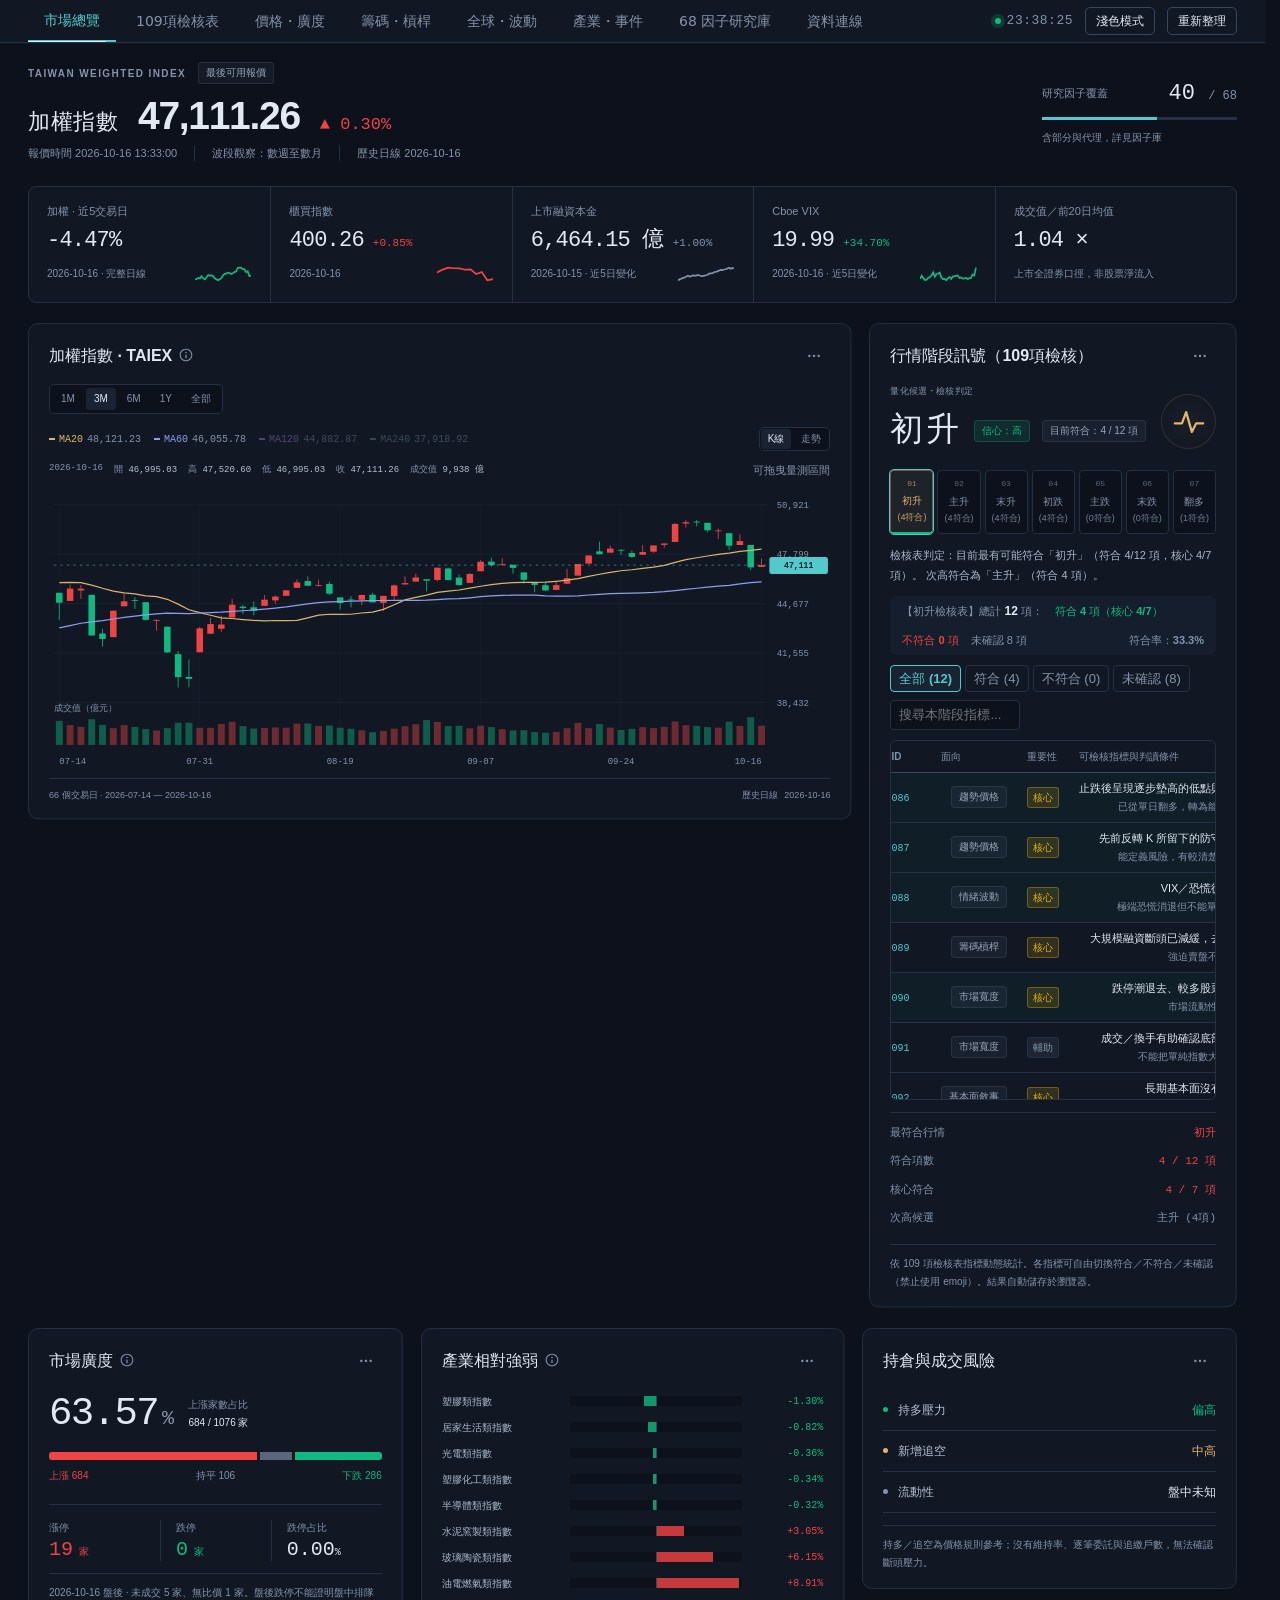
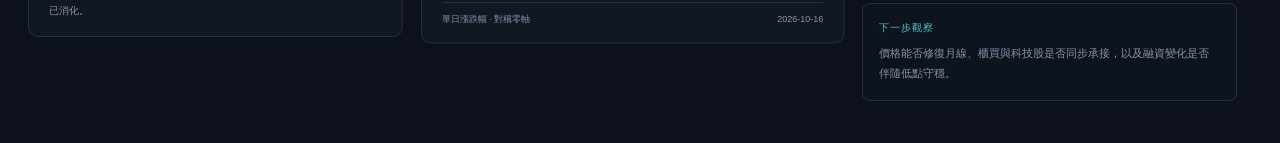
==== index.html @ bda3260a "feat: 升級行情階段判定邏輯為 109 項 Checklist 檢核表，支援跨分頁檢視與即時編輯" ====
<!doctype html>
<html lang="en">
<head>
<meta charset="utf-8">
<meta name="viewport" content="width=device-width, initial-scale=1">
<meta name="color-scheme" content="light dark">
<script>try{var t=localStorage.getItem("tm-theme")||"dark";document.documentElement.setAttribute("data-theme",t);}catch(e){}</script>
<meta name="theme-color" content="#ffffff">
<meta name="data-app-snapshot-sha256" content="c579b439849a2ddaadc728b0327d087fa01366a7b24a612f79ba7664b76f181e">
<meta name="data-app-runtime-sha256" content="9e3ede84b28aded3c7379b6e6a5611f0d95b9977eb0f781e279ceefabfcbd27e">
<meta name="data-app-bootstrap" content="deferred-content-v1">
<meta name="data-app-build-layout" content="separate-data-v1">
<meta name="data-app-local-snapshot" content="snapshot.c579b439849a2ddaadc728b0327d087fa01366a7b24a612f79ba7664b76f181e.json">
<meta name="data-app-local-thread" content="01a140b4-627a-7d12-bb3d-c3fbea4c24e7">
<title>台股市場監測</title>
<link rel="icon" type="image/svg+xml" href="[data-uri]">
<style>:root{color-scheme:light dark;--adaptive-theme:1;--font-sans-default:-apple-system-body,ui-sans-serif,-apple-system,system-ui,"Segoe UI",Helvetica,"Apple Color Emoji",Arial,sans-serif,"Segoe UI Emoji","Segoe UI Symbol";--font-sans:var(--vscode-font-family,var(--font-sans-default));--background:var(--color-token-main-surface-primary,var(--color-background-surface,light-dark(#fff,#181818)));--surface:var(--color-background-elevated-secondary-opaque,light-dark(#fcfcfc,#212121));--surface-raised:var(--color-token-dropdown-background,light-dark(#fff,#282828));--muted:light-dark(#f7f7f7,#282828);--control:var(--color-background-control-opaque,light-dark(#fff,#212121));--control-hover:light-dark(#f2f2f2,#303030);--interaction-hover:var(--muted);--interaction-active:var(--control-hover);--text:var(--color-token-foreground,var(--color-text-foreground,light-dark(#1a1c1f,#fff)));--secondary:var(--color-token-description-foreground,light-dark(#767676,#afafaf));--border:var(--color-token-border,var(--color-border,light-dark(#ededed,#303030)));--border-strong:var(--color-border-heavy,light-dark(#dfdfdf,#414141));--accent:var(--color-text-accent,light-dark(#339cff,#99ceff));--positive:var(--color-text-success,light-dark(#00a240,#40c977));--negative:var(--color-text-error,light-dark(#e02e2a,#ff6764));--chart-1:light-dark(#0285ff,#66b5ff);--chart-2:light-dark(#924ff7,#ad7bf9);--chart-3:light-dark(#04b84c,#40c977);--chart-4:light-dark(#fb6a22,#ff8549);--chart-5:light-dark(#ff66ad,#ff8cc1);--chart-6:light-dark(#ffc300,#ffd240);--chart-7:light-dark(#fa423e,#ff6764);--chart-8:light-dark(#8f8f8f,#afafaf);--chart-neutral-fill:color-mix(in srgb,var(--text) 3%,var(--surface));--ranked-list-fill:color-mix(in srgb,var(--chart-1) 16%,var(--surface));--ranked-list-fill-hover:color-mix(in srgb,var(--chart-1) 24%,var(--surface));--movement-positive:color-mix(in srgb,var(--positive) 75%,var(--text));--movement-negative:color-mix(in srgb,var(--negative) 75%,var(--text));--movement-total:var(--secondary);--card-radius:16px;--data-card-radius:20px;--data-card-background:var(--background);--control-radius:12px;--mark-radius:8;--card-shadow:0 4px 12px rgb(0 0 0/1%);--shadow:0 8px 16px -4px rgb(0 0 0/12%)}:root:not([data-app-theme]),:root:is([data-app-theme="original"],[data-app-theme="codex-classic"]){--dashboard-background:light-dark(color-mix(in srgb,var(--background) 98.6%,var(--text)),var(--background))}:root{color-scheme:dark;--adaptive-theme:0;--background:#0c111b;--dashboard-background:#0c111b;--surface:#111824;--surface-raised:#192331;--muted:#172130;--control:#151e2c;--control-hover:#1e2c3e;--text:#e2e9f3;--secondary:#8493aa;--border:#253044;--border-strong:#37475e;--accent:#53c9cb;--positive:#35c7a0;--negative:#f16b7a;--chart-1:#53c9cb;--chart-2:#a58be8;--chart-3:#35c7a0;--chart-4:#e8b668;--chart-5:#f16b7a;--chart-6:#8aadeb;--data-card-radius:10px;--card-radius:10px;--control-radius:6px;--data-card-background:#111824;--data-app-chrome-background:#101722;--data-app-chrome-text:#e2e9f3;--card-shadow:none}
.dashboard-topbar-copy,.dashboard-topbar-actions,.dashboard-topbar-edit-controls{align-items:center;gap:10px;min-width:0;display:flex}.dashboard-topbar-copy{flex:auto}.dashboard-topbar-actions,.dashboard-topbar-edit-controls{flex:none}.dashboard-topbar-mode-controls{flex:none;align-items:center;gap:10px;display:flex}.dashboard-topbar-mode-controls [data-mode-action]{box-sizing:border-box;white-space:nowrap;transform-origin:100%}@media (width<=599px){.dashboard-topbar-mode-controls{grid-area:2/1/3/-1;justify-self:end}}.data-executive-summary{border-radius:var(--data-card-radius,var(--card-radius));background:0 0;border:0;min-width:0;overflow:visible}.data-executive-summary-heading{margin:0}.data-executive-summary-trigger{border-radius:var(--data-card-radius,var(--card-radius));width:100%;color:var(--text);cursor:pointer;font:inherit;text-align:left;background:0 0;border:0;justify-content:space-between;align-items:center;gap:16px;padding:12px 14px;display:flex}.data-executive-summary-trigger:hover{background:var(--interaction-hover,var(--control-hover))}.data-executive-summary-trigger:focus-visible{outline:2px solid var(--accent);outline-offset:-2px}.data-executive-summary-title-group{flex-wrap:wrap;flex:1;align-items:baseline;gap:10px;min-width:0;display:flex}.data-executive-summary-title{white-space:nowrap;flex:none;font-size:16px;font-weight:500;line-height:20px}.data-executive-summary-preview{min-width:0;color:color-mix(in srgb, var(--secondary) 68%, transparent);text-overflow:ellipsis;white-space:nowrap;flex:240px;font-size:14px;font-weight:400;line-height:20px;overflow:hidden}.data-executive-summary-toggle-icon{width:18px;height:18px;color:var(--secondary);flex:none;position:relative}.data-executive-summary-toggle-icon:before,.data-executive-summary-toggle-icon:after{content:"";background:currentColor;border-radius:999px;width:14px;height:1.5px;position:absolute;top:50%;left:50%;transform:translate(-50%,-50%)}.data-executive-summary-toggle-icon:after{transform:translate(-50%,-50%)rotate(90deg)}.data-executive-summary-trigger[aria-expanded=true] .data-executive-summary-toggle-icon:after{opacity:0}.data-executive-summary[data-open] .data-executive-summary-title{color:var(--secondary)}.data-executive-summary-panel{padding:0 0 18px}.data-executive-summary--inset{background:color-mix(in srgb, var(--text) 2%, transparent);overflow:hidden}.data-executive-summary--inset .data-executive-summary-trigger:hover{background:color-mix(in srgb, var(--text) 2%, transparent)}.data-executive-summary--inset .data-executive-summary-panel{padding:0 14px 18px}.data-executive-summary-content{grid-template-columns:minmax(0,1fr);gap:16px;width:100%;min-width:0;max-width:780px;padding-top:8px;display:grid}.data-executive-summary-content>:where(p,ul,ol){margin:0}.data-executive-summary-content .rich-narrative{min-width:0;margin:0}.data-executive-summary-content :is(.rich-narrative-content,.report-rich-editable)>p{margin:0}.data-executive-summary-content p{color:var(--text);font-size:16px;line-height:1.55}.data-executive-summary-content :is(strong,b,.markdown-bold){font-weight:600}.data-segmented-control{border:1px solid var(--border);border-radius:var(--control-radius);background:var(--control);align-items:stretch;min-width:0;max-width:100%;display:inline-flex;overflow:visible}.data-segmented-control[data-full-width]{width:100%;display:flex}.data-segmented-control-label{text-overflow:ellipsis;white-space:nowrap;min-width:0;overflow:hidden}.data-segmented-control[data-disabled]{opacity:var(--control-disabled-opacity,.58)}.data-segmented-control button{border:0;border-left:1px solid var(--border);min-width:0;min-height:30px;color:var(--secondary);cursor:pointer;font:inherit;white-space:nowrap;background:0 0;flex:0 auto;justify-content:center;align-items:center;padding:0 12px;font-size:14px;font-weight:400;line-height:20px;display:inline-flex;position:relative}.data-segmented-control button:first-child{border-radius:var(--control-radius) 0 0 var(--control-radius)}.data-segmented-control button:last-child{border-radius:0 var(--control-radius) var(--control-radius) 0}.data-segmented-control button:only-child{border-radius:var(--control-radius)}.data-segmented-control-tooltip{z-index:var(--layer-tooltip);position:absolute;bottom:calc(100% + 7px);left:50%;transform:translate(-50%,2px)}.data-segmented-control-button:hover .data-segmented-control-tooltip,.data-segmented-control-button:focus-visible .data-segmented-control-tooltip{opacity:1;transform:translate(-50%)}.data-segmented-control[data-size=default] button{min-height:calc(var(--data-control-height,32px) - 2px)}.data-segmented-control[data-full-width] button{flex:1 1 0}.data-segmented-control button:first-child{border-left:0}.data-segmented-control button:hover:not(:disabled){background:var(--interaction-hover,var(--control-hover));color:var(--text)}.data-segmented-control button:focus-visible{z-index:1;outline:2px solid var(--accent);outline-offset:-2px;position:relative}.data-segmented-control button[aria-pressed=true]{background:color-mix(in srgb, var(--text) 5%, transparent);color:var(--text)}.data-segmented-control button:disabled{cursor:default}@media (prefers-reduced-motion:reduce){.data-segmented-control button{transition:none}}.data-slider{--data-slider-control-height:var(--data-control-height,32px);--data-slider-control-padding:var(--space-3,12px);--data-slider-inline-gap:24px;--data-slider-inline-label-width:200px;align-content:start;gap:var(--field-label-gap,6px);min-width:0;color:var(--text);display:grid;container:data-slider/inline-size}.data-slider[data-layout=inline]{grid-template-columns:minmax(112px, var(--data-slider-inline-label-width)) minmax(0, 1fr);align-items:center;column-gap:var(--data-slider-inline-gap);row-gap:var(--field-label-gap,6px)}.data-slider[data-layout=inline]>.data-slider-label--outside{grid-area:1/1}.data-slider[data-layout=inline]>.data-slider-control{grid-area:1/2}.data-slider[data-layout=inline][data-label-placement=hidden]>.data-slider-control{grid-column:1/-1}.data-slider[data-disabled]{opacity:var(--control-disabled-opacity,.58)}.data-slider-label{min-width:0;color:var(--secondary);font-size:14px;font-weight:400;line-height:20px}.data-slider-label--outside{width:fit-content}.data-slider-label--inline{box-sizing:border-box;width:100%;min-height:var(--data-slider-control-height);pointer-events:none;text-overflow:ellipsis;white-space:nowrap;align-items:center;padding-inline:16px;display:flex;overflow:hidden}.data-slider[data-label-placement=inline]{gap:0}.data-slider[data-label-placement=inline] .data-slider-label--inline{z-index:5;inset-block:0;left:var(--data-slider-control-padding);width:auto;max-width:calc(100% - 96px);min-height:0;padding:0;position:absolute}.data-slider--range[data-center-inline-label] .data-slider-label--inline{left:var(--data-slider-midpoint);width:max-content;max-width:max(0px, calc(var(--data-slider-span) - 32px));text-align:center;justify-content:center;transform:translate(-50%)}.data-slider-label--hidden,.data-slider-visually-hidden{clip:rect(0 0 0 0);clip-path:inset(50%);white-space:nowrap;border:0;width:1px;height:1px;margin:-1px;padding:0;position:absolute;overflow:hidden}.data-slider-control{height:var(--data-slider-control-height);border:1px solid var(--border);border-radius:var(--control-radius);background:var(--surface);touch-action:none;min-width:0;transition:border-color .12s,box-shadow .12s;position:relative;overflow:visible}.data-slider-control:has(.data-slider-input:focus-visible){border-color:var(--control-focus-border,var(--border-strong));box-shadow:var(--control-focus-ring,0 0 0 1px var(--border-strong))}.data-slider-track{z-index:1;border-radius:inherit;pointer-events:none;position:absolute;inset:-1px;overflow:visible}.data-slider-selection{inset:0 calc(100% - var(--data-slider-end-position)) 0 var(--data-slider-start-position);border-radius:inherit;background:var(--muted);min-width:0;box-shadow:inset 0 0 0 1px color-mix(in srgb, var(--text) 9%, transparent), 0 1px 1px color-mix(in srgb, var(--text) 3%, transparent);transition:box-shadow .12s;position:absolute}.data-slider:not([data-disabled]) .data-slider-control:hover .data-slider-selection{box-shadow:inset 0 0 0 1px color-mix(in srgb, var(--text) 14%, transparent), 0 1px 1px color-mix(in srgb, var(--text) 3%, transparent)}.data-slider--single .data-slider-selection{min-width:min(16px,100%)}.data-slider-bound,.data-slider-value{z-index:5;color:var(--secondary);font-variant-numeric:tabular-nums;pointer-events:none;white-space:nowrap;font-size:12px;line-height:16px;position:absolute;top:50%;transform:translateY(-50%)}.data-slider-bound{transition:opacity .12s}.data-slider-bound--minimum{left:8px}.data-slider-bound--maximum{right:8px}.data-slider-bound[data-hidden]{opacity:0}.data-slider-value[data-placement=inside]{color:var(--text)}.data-slider-value--end{right:var(--data-slider-control-padding);color:var(--text);font-size:14px;line-height:20px;left:auto}.data-slider--range .data-slider-value{color:var(--text);font-size:14px;line-height:20px}.data-slider-handle{z-index:4;background:var(--secondary);opacity:.55;pointer-events:none;border-radius:999px;width:2px;height:18px;transition:opacity .12s;position:absolute;top:50%;transform:translate(-1px,-50%)}.data-slider-handle--lower{left:clamp(8px, calc(var(--data-slider-start) + 8px), calc(100% - 8px))}.data-slider-handle--upper{left:clamp(8px, calc(var(--data-slider-end) - 8px), calc(100% - 8px))}.data-slider--range[data-collapsed] .data-slider-handle{left:clamp(8px, var(--data-slider-start), calc(100% - 8px))}.data-slider:not([data-disabled]) .data-slider-control:hover .data-slider-handle{opacity:.8}.data-slider--single .data-slider-control:has(.data-slider-input:active) .data-slider-handle--upper,.data-slider--single .data-slider-control:has(.data-slider-input:focus-visible) .data-slider-handle--upper,.data-slider--range[data-active-thumb=lower] .data-slider-control:has(.data-slider-input--lower:active,.data-slider-input--lower:focus-visible) .data-slider-handle--lower,.data-slider--range[data-active-thumb=upper] .data-slider-control:has(.data-slider-input--upper:active,.data-slider-input--upper:focus-visible) .data-slider-handle--upper{opacity:1}.data-slider-input{appearance:none;cursor:ew-resize;opacity:0;touch-action:none;background:0 0;border:0;outline:0;width:100%;height:100%;margin:0;position:absolute;inset:0}.data-slider-input:disabled{cursor:default}.data-slider-input--single{z-index:6}.data-slider--range .data-slider-input{z-index:6;pointer-events:none}.data-slider--range[data-active-thumb=lower] .data-slider-input--lower,.data-slider--range[data-active-thumb=upper] .data-slider-input--upper{z-index:7}.data-slider-input::-webkit-slider-runnable-track{height:var(--data-slider-control-height);background:0 0}.data-slider-input::-webkit-slider-thumb{width:20px;height:var(--data-slider-control-height);appearance:none;cursor:ew-resize;background:0 0;border:0;margin-top:0}.data-slider--range .data-slider-input::-webkit-slider-thumb{pointer-events:auto}.data-slider-input::-moz-range-track{height:var(--data-slider-control-height);background:0 0}.data-slider-input::-moz-range-thumb{width:20px;height:var(--data-slider-control-height);cursor:ew-resize;background:0 0;border:0}.data-slider--range .data-slider-input::-moz-range-thumb{pointer-events:auto}@media (pointer:coarse){.data-slider-input::-webkit-slider-thumb{width:44px}.data-slider-input::-moz-range-thumb{width:44px}}@container data-slider (width<=520px){.data-slider[data-layout=inline]>.data-slider-label--outside,.data-slider[data-layout=inline]>.data-slider-control{grid-column:1/-1}.data-slider[data-layout=inline]>.data-slider-label--outside{grid-row:1}.data-slider[data-layout=inline]>.data-slider-control{grid-row:2}}@media (prefers-reduced-motion:reduce){.data-slider-control,.data-slider-bound,.data-slider-handle{transition:none}}.data-switch{min-height:32px;color:var(--text);cursor:pointer;font:inherit;text-align:left;background:0 0;border:0;justify-content:space-between;align-items:center;gap:12px;padding:0;font-size:14px;font-weight:400;display:inline-flex}.data-switch[data-full-width]{width:100%}.data-switch-track{background:var(--border-strong);border-radius:999px;flex:none;width:34px;height:20px;transition:background .16s;position:relative}.data-switch-track:after{background:var(--surface-raised);content:"";border-radius:50%;width:16px;height:16px;transition:transform .16s;position:absolute;top:2px;left:2px}.data-switch[aria-checked=true] .data-switch-track{background:var(--accent)}.data-switch[aria-checked=true] .data-switch-track:after{transform:translate(14px)}.data-switch:focus-visible{outline:2px solid var(--accent);outline-offset:2px}.data-switch:disabled{cursor:default;opacity:var(--control-disabled-opacity,.58)}@media (prefers-reduced-motion:reduce){.data-switch-track,.data-switch-track:after{transition:none}}.data-switch[data-size=compact]{color:var(--secondary);font:inherit;border-radius:var(--control-radius);cursor:pointer;white-space:nowrap;background:0 0;border:0;align-items:center;gap:8px;padding:6px 8px;font-size:14px;display:inline-flex}.data-switch[data-size=compact]:hover{background:var(--interaction-hover);color:var(--text)}.data-switch[data-size=compact] .data-switch-track{background:var(--border-strong);border-radius:10px;width:28px;height:16px;transition:background .12s;position:relative}.data-switch[data-size=compact] .data-switch-track:after{content:"";background:var(--surface);border-radius:50%;width:12px;height:12px;transition:transform .12s;position:absolute;top:2px;left:2px}.data-switch[data-size=compact][aria-checked=true] .data-switch-track{background:var(--text)}.data-switch[data-size=compact][aria-checked=true] .data-switch-track:after{transform:translate(12px)}.form-checkbox{align-items:center;gap:var(--space-2);cursor:pointer;display:inline-flex}.form-checkbox-control{flex:0 0 var(--space-5);width:var(--space-5);height:var(--space-5);display:inline-flex;position:relative}.form-checkbox-control input{appearance:none;z-index:1;border-radius:var(--radius-xs);width:100%;height:100%;cursor:inherit;background:0 0;border:0;margin:0;position:absolute;inset:0}.form-checkbox-control>:not(input){pointer-events:none;position:absolute;inset:0}.form-checkbox-control [data-dashboard-icon=checkboxUnchecked]{color:var(--border-strong)}.form-checkbox-control [data-dashboard-icon=checkboxChecked]{color:var(--text);opacity:0}.form-checkbox-control input:checked~[data-dashboard-icon=checkboxUnchecked]{opacity:0}.form-checkbox-control input:checked~[data-dashboard-icon=checkboxChecked]{opacity:1}.form-checkbox-control input:focus-visible{outline:2px solid var(--accent);outline-offset:3px}.form-checkbox:has(input:disabled){opacity:.5;cursor:not-allowed}.section-navigator{z-index:20;padding:6px;position:fixed;top:50%;left:12px;transform:translateY(-50%)}.section-navigator:not([data-placement=inline])[data-fits-gutter=false]{visibility:hidden;pointer-events:none}.section-navigator-trigger{border-radius:var(--radius-md);color:var(--secondary);font:inherit;cursor:pointer;background:0 0;border:0;align-items:center;margin:0;padding:8px 6px;display:flex}.section-navigator-trigger:focus-visible{outline:2px solid var(--accent);outline-offset:2px}.section-navigator-rail{flex-direction:column;align-items:flex-start;width:28px;display:flex}.section-navigator-rail>span{align-items:center;height:12px;display:flex}.section-navigator-rail i{background:var(--secondary);opacity:.5;border-radius:999px;width:9px;height:3px;display:block}.section-navigator-rail i[data-active]{background:var(--text);opacity:1;width:14px}.section-navigator-label{display:none}.section-navigator-menu{opacity:0;visibility:hidden;pointer-events:none;gap:2px;width:max-content;max-width:calc(100vw - 24px);max-height:min(440px,80vh);transition:opacity .1s,transform .1s,visibility .1s;position:absolute;top:50%;left:0;overflow-y:auto;transform:translate(-4px,-50%)}.section-navigator[data-open] .section-navigator-menu{opacity:1;visibility:visible;pointer-events:auto;transform:translateY(-50%)}.section-navigator-menu .menu-item{min-height:28px;padding-block:4px;font-size:12px;font-weight:500}.section-navigator-menu .menu-item-label{text-overflow:ellipsis;white-space:nowrap;overflow:hidden}.section-navigator-menu .menu-item[aria-current]{background:var(--control);color:var(--text)}.section-navigator-menu .menu-item:not([aria-current]){color:var(--secondary)}.section-navigator[data-placement=inline]{margin-bottom:12px;position:relative;top:auto;left:auto;transform:none}.section-navigator[data-placement=inline] .section-navigator-label{display:inline}.section-navigator[data-placement=inline] .section-navigator-trigger{background:var(--control);border:1px solid var(--border);padding:8px 12px}.section-navigator[data-placement=inline] .section-navigator-menu{top:100%;transform:translateY(-4px)}.section-navigator[data-placement=inline][data-open] .section-navigator-menu{transform:none}@media (width<=1080px){.section-navigator:not([data-placement=inline]){display:none}}@media (prefers-reduced-motion:reduce){.section-navigator-menu{transition:none}}.bar-family-list-row,.bar-family-grouped-bar,.bar-family-bullet-row{width:100%;font:inherit;text-align:left;cursor:default;background:0 0;border:0;padding:0;position:relative}.experimental-bar-chart{min-width:0;position:relative}.bar-family-list{gap:var(--bar-family-row-gap,13px);padding:8px 0;display:grid}.bar-family-list[data-label-position=summary],.bar-family-range{padding:0}.bar-family-list-row{min-width:0;color:var(--text);gap:6px;transition:opacity .16s;display:grid}.bar-family-list[data-interacting] .bar-family-list-row:not([data-active]){opacity:.38}.bar-family-list-row:focus-visible,.bar-family-bullet-row:focus-visible{outline:2px solid var(--accent);outline-offset:4px;border-radius:6px}.bar-family-list-copy{font-size:var(--bar-family-font-size,14px);justify-content:space-between;align-items:baseline;gap:12px;line-height:1.2;display:flex}.bar-family-list-copy>span{text-overflow:ellipsis;white-space:nowrap;min-width:0;overflow:hidden}.bar-family-list-copy strong{font-size:inherit;flex:none;font-weight:650}.bar-family-list-track{min-width:0;height:var(--bar-family-thickness,12px);border-radius:var(--bar-family-radius,999px);background:0 0;display:block;overflow:hidden}.bar-family-list-row[data-track] .bar-family-list-track{background:var(--bar-family-track-color)}.bar-family-list-track>span{border-radius:inherit;height:100%;transition:width .18s;display:block}.bar-family-list-row[data-track] .bar-family-list-track[data-segments]{grid-template-columns:repeat(var(--progress-segments), minmax(0, 1fr));background:0 0;gap:3px;display:grid}.bar-family-list-track[data-segments]>span{background:color-mix(in srgb, var(--progress-color) 14%, var(--surface))}.bar-family-list-track[data-segments]>span[data-active]{background:var(--progress-color)}.bar-family-progress-summary{flex-wrap:wrap;gap:4px 8px}.bar-family-progress-summary strong{letter-spacing:-.035em;font-size:20px;font-weight:560;line-height:24px}.bar-family-progress-summary>span{color:var(--secondary);white-space:normal;overflow-wrap:normal}.bar-family-range-track{background:var(--border-strong);border-radius:999px;height:3px;position:relative}.bar-family-range-track i{border:2px solid var(--surface);background:var(--bar-family-range-color,var(--text));width:8px;height:8px;box-shadow:0 0 0 1px var(--border-strong);border-radius:50%;position:absolute;top:50%;transform:translate(-50%,-50%)}.bar-family-range .bar-family-list-row{align-content:center;min-height:28px}.bar-family-range .bar-family-list-row:is(:hover,:focus-visible) .bar-family-range-track{background:var(--secondary)}.bar-family-range .bar-family-list-row:is(:hover,:focus-visible) .bar-family-range-track i{box-shadow:0 0 0 2px var(--bar-family-range-color,var(--text))}.bar-family-range-bounds{color:var(--secondary);font-variant-numeric:tabular-nums;font-size:10px}.bar-family-list-row:hover .bar-family-list-track>span,.bar-family-list-row:focus-visible .bar-family-list-track>span{filter:saturate(1.12)brightness(.92)}.bar-family-list--rankedList .bar-family-list-copy{z-index:2;height:var(--bar-family-thickness,32px);color:var(--text);align-items:center;position:absolute;top:0;left:12px;right:12px}.bar-family-list--rankedList .bar-family-list-row{gap:0}.bar-family-list[data-label-position=above] .bar-family-list-row{gap:7px}.bar-family-list[data-label-position=above] .bar-family-list-value{font-size:var(--bar-family-font-size,14px);align-items:baseline;gap:4px;line-height:1;display:flex}.bar-family-list[data-label-position=above] .bar-family-list-value strong{letter-spacing:-.02em;font-size:28px;font-weight:500}.bar-family-list[data-label-position=above] .bar-family-list-track>span{align-items:center;padding-inline:10px;display:flex}.bar-family-list[data-label-position=above] .bar-family-list-track b{font-size:var(--bar-family-font-size,14px);text-overflow:ellipsis;white-space:nowrap;font-weight:500;overflow:hidden}.bar-family-list-toggle{color:var(--secondary);font:inherit;cursor:pointer;background:0 0;border:0;border-radius:8px;justify-self:start;padding:5px 9px;font-size:13px;font-weight:600}.bar-family-list-toggle:hover{background:color-mix(in srgb, var(--text) 6%, transparent);color:var(--text)}.bar-family-list-toggle:focus-visible{outline:2px solid var(--accent);outline-offset:2px}.bar-family-grouped-list{gap:var(--bar-family-group-gap,15px);display:grid}.bar-family-grouped-row{gap:6px;display:grid}.bar-family-grouped-label{color:var(--text);font-size:14px;font-weight:500}.bar-family-grouped-pair{gap:4px;display:grid}.bar-family-grouped-bar{grid-template-columns:minmax(0, 1fr) var(--bar-family-value-width,4ch);min-height:max(22px, var(--bar-family-thickness,10px));color:inherit;align-items:center;gap:12px;transition:opacity .16s;display:grid}.bar-family-grouped-list[data-interacting] .bar-family-grouped-bar:not([data-active]){opacity:.38}.bar-family-grouped-bar:hover .bar-family-grouped-track>span,.bar-family-grouped-bar:focus-visible .bar-family-grouped-track>span{filter:saturate(1.08)brightness(.96)}.bar-family-grouped-bar:focus-visible{outline:2px solid var(--accent);outline-offset:3px;border-radius:4px}.bar-family-grouped-track{min-width:0;height:var(--bar-family-thickness,10px);border-radius:var(--bar-family-radius,5px);display:block;overflow:hidden}.bar-family-grouped-value{text-align:end;min-width:4ch;color:var(--text);font-variant-numeric:tabular-nums;font-size:14px;font-weight:600;line-height:22px}.bar-family-grouped-track>span{border-radius:inherit;height:100%;display:block}.bar-family-grouped-list>.chart-legend{justify-content:flex-start;margin:0}.experimental-bar-plot{width:100%;height:100%;min-height:0}.experimental-bar-chart[data-axis-label=true]{grid-template-rows:minmax(0,1fr) 18px;gap:4px;display:grid}.experimental-bar-axis-label{color:var(--secondary);text-align:center;font-size:11px;line-height:18px}.bar-family-segmented{gap:18px;padding:8px 0;display:grid;position:relative;container:composition/inline-size}.bar-family-segmented :is(.bar-family-segment,.bar-family-segment-callouts>div,.bar-family-segment-labels>div,.bar-family-segment-annotations>div,tbody>tr){transition:opacity .12s}.bar-family-segmented[data-interacting] :is(.bar-family-segment,.bar-family-segment-callouts>div,.bar-family-segment-labels>div,.bar-family-segment-annotations>div,tbody>tr):not([data-active]){opacity:.38}.bar-family-segment[data-active]{box-shadow:inset 0 0 0 1px color-mix(in srgb, var(--text) 24%, transparent)}@media (prefers-reduced-motion:reduce){.bar-family-segmented *{transition:none}}.bar-family-comparison-table{max-width:100%;display:none;overflow-x:auto}.bar-family-comparison-table table{border-collapse:collapse;width:100%;font-size:13px}.bar-family-comparison-table :is(th,td){border-bottom:1px solid var(--border);text-align:right;font-variant-numeric:tabular-nums;padding:10px 4px}.bar-family-comparison-table th{font-weight:500}.bar-family-comparison-table th:first-child{text-align:left}.bar-family-comparison-table thead,.bar-family-period-label{color:var(--secondary);font-size:12px}.bar-family-segmented[data-callouts-fit=false]>.bar-family-segment-callouts{visibility:hidden;pointer-events:none;top:0;position:absolute;inset-inline:0}.bar-family-segmented[data-callouts-fit=false]>.bar-family-comparison-table{display:block}.bar-family-segmented-track{width:100%;height:var(--bar-family-thickness,28px);border-radius:var(--bar-family-radius,999px);background:color-mix(in srgb, var(--text) 7%, transparent);display:flex;overflow:visible}.bar-family-segment{border:0;border-right:var(--bar-family-segment-gap,2px) solid var(--surface);color:#fff;min-width:2px;font:inherit;font-size:var(--bar-family-font-size,14px);cursor:default;padding:0;font-weight:650;position:relative;overflow:visible}.bar-family-segment:first-child{border-radius:var(--bar-family-radius,999px) 0 0 var(--bar-family-radius,999px)}.bar-family-segment:last-child{border-radius:0 var(--bar-family-radius,999px) var(--bar-family-radius,999px) 0;border-right:0}.bar-family-segment:only-child,.bar-family-segmented[data-rounded-segments] .bar-family-segment{border-radius:var(--bar-family-radius,999px)}.bar-family-segment:hover,.bar-family-segment:focus-visible{z-index:2}.bar-family-segment:focus-visible{outline:2px solid var(--accent);outline-offset:3px}.bar-family-segment-annotations{grid-template-columns:repeat(2,minmax(0,1fr));gap:0 24px;display:grid}@container composition (width<=560px){.bar-family-segment-annotations{grid-template-columns:minmax(0,1fr)}}.bar-family-segment-annotations>div{border-bottom:1px solid var(--border);font-size:var(--bar-family-font-size,14px);grid-template-columns:8px minmax(0,1fr) auto;align-items:center;gap:9px;padding:10px 0;display:grid}.bar-family-segment-key{border-radius:50%;width:8px;height:8px}.bar-family-segment-annotations strong,.bar-family-segment-annotations small{display:block}.bar-family-segment-annotations strong{font-size:inherit;font-weight:580}.bar-family-segment-annotations small{color:var(--secondary);font-size:inherit;margin-top:3px;line-height:1.25}.bar-family-segment-annotations b{font-size:inherit;font-weight:650}.bar-family-segment-callouts{color:var(--text);font-size:var(--bar-family-font-size,14px);align-items:end;gap:0;display:grid}.bar-family-segment-callouts>div{min-width:0;padding-right:12px}.bar-family-segment-callouts[data-align=right]>div{text-align:right;padding-left:12px;padding-right:0}.bar-family-segment-callouts[data-align=right] span i{margin-left:8px;margin-right:0}.bar-family-segment-callouts strong,.bar-family-segment-callouts span{font-size:inherit;line-height:1.3;display:block}.bar-family-segment-callouts strong{text-overflow:ellipsis;white-space:nowrap;font-weight:500;overflow:hidden}.bar-family-segment-callouts span{white-space:nowrap;margin-top:5px;font-weight:400}.bar-family-segment-callouts span b{font-size:18px;font-weight:500}.bar-family-segment-callouts span i{background:color-mix(in srgb, var(--text) 18%, transparent);vertical-align:-3px;width:1px;height:16px;margin-right:8px;display:inline-block}.bar-family-segment-callouts small{color:var(--secondary);font-size:inherit;margin-left:7px;font-weight:450}.bar-family-segment-callouts[data-position=bottom]{color:color-mix(in srgb, var(--secondary) 72%, transparent);align-items:start}.bar-family-segment-callouts[data-position=bottom] span{margin-top:0}.bar-family-segment-callouts[data-position=bottom] small{color:inherit}.bar-family-segment-callouts[data-position=bottom] strong{margin-top:5px;font-weight:500}.bar-family-segmented:has(.bar-family-segment-callouts){gap:10px}.bar-family-segmented:has(.bar-family-segment-callouts) .bar-family-segmented-track+.bar-family-segmented-track{margin-top:2px}.bar-family-segment-labels{color:var(--text);font-size:var(--bar-family-font-size,14px);gap:0;display:grid}.bar-family-segment-labels>div{text-align:center;justify-items:center;gap:3px;min-width:0;display:grid}.bar-family-segment-labels>div:first-child{text-align:left;justify-items:start}.bar-family-segment-labels>div:last-child{text-align:right;justify-items:end}.bar-family-segment-labels strong{font-size:inherit;font-weight:500;line-height:1.25}.bar-family-segment-labels span{color:var(--secondary);font-size:inherit;line-height:1.25}.bar-family-bullets{gap:var(--bar-family-row-gap,18px);padding:8px 0;display:grid}.bar-family-bullet-row{color:var(--text);gap:7px;display:grid}.bar-family-bullet-track{height:var(--bar-family-thickness,18px);background:color-mix(in srgb, var(--text) 7%, transparent);border-radius:999px;display:block;position:relative}.bar-family-bullet-value,.bar-family-bullet-projection{border-radius:inherit;position:absolute;top:0;bottom:0;left:0}.bar-family-bullet-projection{opacity:.28}.bar-family-bullet-track i{background:var(--text);border-radius:2px;width:2px;position:absolute;top:-4px;bottom:-4px;transform:translate(-1px)}.bar-family-bullet-row:hover .bar-family-bullet-value,.bar-family-bullet-row:focus-visible .bar-family-bullet-value{filter:saturate(1.08)brightness(.96)}@media (width<=520px){.bar-family-segment-annotations{grid-template-columns:1fr}}@media (prefers-reduced-motion:reduce){.bar-family-list-track>span{transition:none}}:root{--spacing:.25rem;--space-1:var(--spacing);--space-2:calc(var(--spacing) * 2);--space-3:calc(var(--spacing) * 3);--space-4:calc(var(--spacing) * 4);--space-5:calc(var(--spacing) * 5);--space-6:calc(var(--spacing) * 6);--data-card-gap:20px;--data-metric-gap:12px;--data-section-gap:40px;--data-section-content-gap:20px;--data-after-metrics-gap:32px;--radius-2xs:2px;--radius-xs:4px;--radius-sm:6px;--radius-md:8px;--radius-lg:10px;--radius-xl:12px;--radius-2xl:16px;--radius-3xl:20px;--radius-4xl:24px;--radius-full:9999px;--shadow-sm:0 1px 2px -1px #00000014;--shadow-md:0 2px 4px -1px #00000014;--shadow-lg:0 4px 8px -2px #0000001a;--shadow-xl:0 8px 16px -4px #0000001f;--shadow-2xl:0 16px 32px -8px #00000030;--shadow-hairline:0 0 0 .5px color-mix(in srgb, var(--text) 14%, transparent);--text-xs-size:12px;--text-xs-line:16px;--text-sm-size:14px;--text-sm-line:20px;--text-md-size:16px;--text-md-line:24px;--text-lg-size:18px;--text-lg-line:28px;--text-xl-size:20px;--text-xl-line:28px;--text-title-2-tracking:normal;--text-title-3-tracking:normal;--text-large-title-tracking:normal;--inverse-surface:var(--color-background-primary-solid,#111);--inverse-surface-hover:var(--color-background-primary-solid-hover,#000);--inverse-text:var(--color-text-primary-solid,#fff);--danger-surface:var(--color-background-danger-solid,var(--negative));--danger-text:var(--color-text-danger-solid,#fff);--radius-small:var(--radius-md,8px);--layer-header:30;--layer-tooltip:50;--tooltip-delay:.6s;--layer-drag:1000;--layer-tooltip-portal:1100;--motion-duration-fast:.15s;--motion-duration-standard:.3s;--motion-duration-segmented:.3s;--motion-easing-emphasized:cubic-bezier(.23, 1, .32, 1);--motion-easing-segmented:cubic-bezier(.23, 1, .32, 1);--motion-easing-out-quint:cubic-bezier(.23, 1, .32, 1);--block-drag-activation-distance:6;--block-drag-lift:-5px;--block-drag-scale:1.015;--block-drag-preview-opacity:.97;--block-drag-source-opacity:.24;--block-drag-max-tilt:1.5;--block-drag-velocity-smoothing:.18;--block-drag-direction-dead-zone:.04;--block-drag-rotation-duration:.1s;--block-drag-reorder-duration:.22s;--block-drag-drop-duration:.22s;--block-drag-reorder-easing:var(--motion-easing-emphasized);--block-drag-insertion-hysteresis:10;--block-drag-scroll-edge:56;--block-drag-scroll-speed:18;--block-layout-min-metric-span:2;--block-layout-min-chart-span:3;--block-layout-min-custom-span:3;--block-layout-min-table-span:3;--block-layout-min-block-span:3;--block-layout-max-row-items:6;--block-layout-row-insertion-zone:40;--block-layout-row-attraction:8;--block-layout-row-hover-delay:.45s;--block-layout-touch-row-hover-delay:.65s;--block-layout-row-gap:0px;--block-layout-auto-resize:1;--dashboard-frosted-background:color-mix(in srgb, var(--background) 95%, transparent);--dashboard-frosted-blur:14px;--data-app-dashboard-content-width:1440px;--data-app-dashboard-wide-content-width:var(--data-app-dashboard-content-width);--data-app-report-evidence-width:748px;--data-app-report-prose-width:748px;--data-app-dashboard-gutter:32px;--data-app-report-gutter:36px;--data-app-dashboard-mobile-gutter:16px;--data-app-report-mobile-gutter:20px;--report-comparison-fill:var(--lightningcss-light,#d4d4d4)var(--lightningcss-dark,#929292);--dashboard-content-max-width:calc(var(--data-app-dashboard-content-width) + 2 * var(--data-app-dashboard-gutter));--dashboard-content-gutter:var(--data-app-dashboard-gutter);--dashboard-content-mobile-gutter:var(--data-app-dashboard-mobile-gutter);font-family:var(--font-sans);font-synthesis:none;text-rendering:optimizelegibility;-webkit-font-smoothing:antialiased}.source-section{gap:var(--space-6);padding:var(--space-6);display:grid}.source-definition{padding:var(--space-4);border-radius:var(--radius-xl);background:var(--muted)}.source-definition h3{margin:3px 0 7px;font-size:16px}.source-definition>p:last-child{color:var(--secondary);margin:0;font-size:14px;line-height:1.55}.source-label,.source-metadata dt{color:var(--secondary);letter-spacing:0;text-transform:none;margin:0;font-size:14px;line-height:24px}.source-value{overflow-wrap:anywhere;color:var(--secondary);margin:0;font-size:12px}.source-metadata{grid-template-columns:repeat(2,minmax(0,1fr));gap:8px;margin:0;display:grid}.source-metadata div{min-width:0}.source-metadata dd{overflow-wrap:anywhere;color:var(--text);margin:8px 0 0;font-size:14px;line-height:1.6}.source-group{gap:8px;display:grid}.source-copy{color:var(--secondary);margin:0;font-size:14px;line-height:1.55}.source-pills{flex-wrap:wrap;gap:7px;display:flex}.source-pill{border:1px solid var(--border);border-radius:999px;align-items:center;gap:6px;min-width:0;padding:6px 9px;font-size:12px;display:inline-flex}.source-pill[href]{color:var(--text);text-decoration:none}.source-pill[href]:hover{border-color:var(--accent);color:var(--accent)}.source-pill span{overflow-wrap:anywhere}.source-definitions{border-collapse:collapse;width:100%}.source-definitions :is(th,td){border-bottom:1px solid color-mix(in srgb, var(--text) 5%, transparent);color:var(--text);text-align:left;vertical-align:top;padding:8px 0;font-size:14px;line-height:1.6}.source-definitions tr:first-child :is(th,td){border-top:1px solid color-mix(in srgb, var(--text) 5%, transparent)}.source-definitions th{width:136px;padding-right:16px;font-weight:500}.source-definition-formula{overflow-wrap:anywhere;color:var(--secondary);margin-top:5px;font-family:ui-monospace,SFMono-Regular,Menlo,Consolas,monospace;font-size:12px;line-height:1.55;display:block}.source-definition-variable{margin-top:2px;font-weight:400}.source-definition-lineage{overflow-wrap:anywhere;color:var(--secondary);margin-top:4px;font-size:12px;line-height:1.55;display:block}.source-caveats{border-top:1px solid color-mix(in srgb, var(--text) 5%, transparent);margin:0;padding:0;list-style:none;display:grid}.source-caveats li{border-bottom:1px solid color-mix(in srgb, var(--text) 5%, transparent);min-width:0;color:var(--text);padding:8px 0;font-size:14px;line-height:1.6}.source-list{gap:2px;margin:0 -8px;display:grid}.source-row{min-width:0;color:var(--text);border-radius:8px;grid-template-columns:17px minmax(0,1fr) auto;align-items:center;gap:10px;padding:9px 8px;font-size:14px;line-height:20px;text-decoration:none;display:grid}.source-row-icon{color:var(--secondary);align-self:start;margin-top:2px}.source-row-copy{gap:1px;min-width:0;display:grid}.source-row-title{overflow-wrap:anywhere;white-space:normal;min-width:0}.source-trust,.source-usage-note{overflow-wrap:anywhere;color:var(--secondary);font-family:var(--font-sans,inherit);white-space:normal;font-size:12px;line-height:20px}.source-row-external{color:var(--secondary);opacity:0;transition:opacity .12s}.source-row[href]:is(:hover,:focus-visible){background:color-mix(in srgb, var(--text) 5%, transparent)}.source-row[href]:is(:hover,:focus-visible) .source-row-external{opacity:1}.source-section .source-evidence{color:var(--text);font-size:14px;line-height:1.55}.source-trace{gap:0;margin:2px 0 0;padding:0;list-style:none;display:grid}.source-trace-step{grid-template-columns:30px minmax(0,1fr);gap:13px;padding:0 0 22px;display:grid;position:relative}.source-trace-step:not(:last-child):after{background:var(--border);content:"";width:1px;position:absolute;top:30px;bottom:3px;left:14px}.source-trace-marker{border:1px solid var(--border);background:var(--surface);width:29px;height:29px;color:var(--secondary);border-radius:50%;place-items:center;font-size:12px;display:grid}.source-trace-copy{min-width:0;padding-top:4px}.source-trace-copy>strong{color:var(--text);font-size:14px;line-height:1.45;display:block}.source-trace-copy>p{color:var(--text);overflow-wrap:anywhere;margin:6px 0 0;font-size:14px;line-height:1.6}.source-trace-copy .source-pills{margin-top:10px}.sql-viewer{border:1px solid var(--border);background:var(--muted);border-radius:12px;overflow:hidden}.sql-toolbar{border-bottom:1px solid var(--border);justify-content:space-between;align-items:center;gap:12px;min-height:46px;padding:6px 10px 6px 14px;display:flex}.sql-toolbar-actions{align-items:center;gap:2px;display:flex}.sql-source-links{flex-wrap:wrap;gap:8px;min-width:0;display:flex}.sql-source-links a{color:var(--secondary);align-items:center;gap:5px;font-size:12px;text-decoration:none;display:inline-flex}.sql-source-links a:hover{color:var(--text)}.sql-copy-button{min-height:30px;color:var(--secondary);background:0 0;border:0;border-radius:7px;flex:none;align-items:center;gap:5px;padding:5px 8px;font-size:12px;display:inline-flex}.sql-copy-button:hover{background:var(--interaction-hover);color:var(--text)}.sql{white-space:pre;min-height:120px;max-height:calc(100dvh - 250px);margin:0;padding:12px 0;font-family:ui-monospace,SFMono-Regular,Menlo,Monaco,Consolas,monospace;font-size:12px;line-height:1.7;overflow:auto}.sql :is(code,span){font-family:inherit}.sql-line{grid-template-columns:38px minmax(0,1fr);padding-right:14px;display:grid}.sql-line-number{color:var(--secondary);text-align:right;user-select:none;padding-right:10px}.sql-line-content{overflow-wrap:anywhere;white-space:pre-wrap}.sql code{min-width:0;display:block}.sql-keyword{color:var(--accent)}.sql-string{color:var(--positive)}.dialog.chart-export-dialog{--control-radius:var(--radius-xl);background:var(--background);width:100vw;max-width:none;height:100dvh;max-height:none;box-shadow:none;border:0;border-radius:0;flex-direction:column;display:flex;top:0;left:0;overflow:hidden;transform:none}.chart-export-dialog .dialog-header:focus{outline:none}.chart-export-dialog>.dialog-header,.chart-export-footer{flex-shrink:0}.chart-export-dialog>.dialog-header{min-height:52px;padding:0 var(--data-app-dashboard-gutter);border-bottom:var(--hairline,1px) solid var(--color-border-light,var(--border))}.chart-export-dialog .dialog-content{flex-direction:column;flex:auto;min-height:0;padding:0;display:flex;overflow:hidden}.chart-export-layout{flex:auto;grid-template-columns:minmax(0,1fr) minmax(260px,320px);min-height:0;display:grid;overflow:hidden}.chart-export-main{flex-direction:column;min-width:0;min-height:0;padding:0 0 20px;display:flex}.chart-export-stage{background:var(--background);flex:auto;justify-content:safe center;align-items:safe center;min-width:0;min-height:0;padding:28px;display:flex;overflow:auto}.chart-export-preset-description{color:var(--secondary);text-align:center;margin:0;font-size:12px;line-height:18px}.chart-export-preview-frame{flex-shrink:0;position:relative}.chart-export-preview{box-sizing:content-box;transform-origin:0 0;border:1px solid var(--color-border-light,var(--border));border-radius:var(--radius-3xl);position:absolute;inset:0 auto auto 0}.chart-export-preview-clip{border-radius:inherit;width:100%;height:100%;overflow:hidden}.chart-export-preview-clip[data-transparent=true]{background-color:var(--surface);background-image:conic-gradient(color-mix(in srgb, var(--text) 8%, transparent) 25%, transparent 0 50%, color-mix(in srgb, var(--text) 8%, transparent) 0 75%, transparent 0);background-size:16px 16px}.chart-export-artwork[data-transparent=true]{background:0 0}.chart-export-artwork{box-sizing:border-box;background:var(--surface);color:var(--text);font-family:var(--font-sans);pointer-events:none;border:0;border-radius:0;flex-direction:column;gap:12px;padding:20px;display:flex;position:relative;overflow:hidden}.chart-export-heading{flex-shrink:0}.chart-export-heading h2{font:500 16px/24px var(--font-sans);color:var(--text);margin:0}.chart-export-heading p{font:400 14px/20px var(--font-sans);color:var(--secondary);margin:0}.chart-export-heading h2+p{margin-top:4px}.chart-export-provenance p{margin:0}.chart-export-provenance p+p{margin-top:2px}.chart-export-provenance{font:400 12px/18px var(--font-sans);color:var(--secondary);overflow-wrap:anywhere;flex-shrink:0;margin:0}.chart-export-plot{flex:auto;min-height:100px}.chart-export-plot>.chart-layout{height:auto}.chart-export-plot .chart-frame{flex:none}.chart-export-plot .chart-layout--legend-right{flex-direction:column;display:flex}.chart-export-plot .chart-legend{max-height:none;overflow:visible;mask-image:none}.chart-export-plot .chart-legend li[data-collapsed]{visibility:visible}.chart-export-plot .chart-legend-toggle{display:none}.chart-export-resize{border-radius:var(--radius-md);width:28px;height:28px;color:var(--border-strong);cursor:nwse-resize;touch-action:none;background:0 0;border:0;place-items:center;padding:0;display:grid;position:absolute;bottom:-12px;right:-12px}.chart-export-resize:after{content:"";box-sizing:border-box;border-radius:var(--radius-full);clip-path:inset(50% 0 0 50%);pointer-events:none;border:2px solid;width:24px;height:24px;position:absolute;top:-3px;left:-3px}.chart-export-resize:hover{color:var(--secondary)}.chart-export-resize:focus-visible{outline:2px solid var(--accent);outline-offset:2px}.chart-export-size-controls{flex-direction:column;flex:none;align-items:center;gap:14px;padding:20px 20px 0;display:flex}.chart-export-presets{flex-wrap:wrap;justify-content:center;align-items:center;gap:8px;display:flex}.chart-export-presets button{border:1px solid var(--border);border-radius:var(--radius-xl);min-height:32px;color:var(--secondary);background:0 0;padding:0 12px;font-size:14px}.chart-export-presets button:hover,.chart-export-presets button[data-active]{background:var(--interaction-hover);color:var(--text)}.chart-export-custom-size{align-items:center;gap:8px;display:flex}.chart-export-controls.explorer-controls{border-top:0;border-left:var(--hairline,1px) solid var(--color-border-light,var(--border));max-height:none;overflow:auto}.chart-export-controls .explorer-section{flex-direction:column;align-items:stretch;display:flex}.chart-export-controls .explorer-section+.explorer-section{border:0;margin-inline:0;padding-inline:0}.chart-export-dimensions{color:var(--secondary);align-items:center;gap:8px;font-size:14px;display:flex}.chart-export-dimensions label{border:1px solid var(--border);border-radius:var(--radius-xl);align-items:center;gap:4px;min-width:0;padding:0 6px 0 8px;display:flex}.chart-export-dimensions input{width:48px;min-width:0;height:30px;color:var(--text);font:inherit;font-variant-numeric:tabular-nums;appearance:textfield;background:0 0;border:0;padding:0}.chart-export-dimensions input::-webkit-inner-spin-button{-webkit-appearance:none;margin:0}.chart-export-dimensions input::-webkit-outer-spin-button{-webkit-appearance:none;margin:0}.chart-export-dimensions label:focus-within{outline:2px solid var(--accent);outline-offset:2px}.chart-export-dimensions input:focus{outline:none}.chart-export-footer{border-top:1px solid var(--border);justify-content:flex-end;align-items:center;gap:8px;padding:16px 20px;display:flex}.chart-export-status{color:var(--secondary);margin:0 auto 0 0;font-size:12px;line-height:18px}@media (width<=800px){.chart-export-layout{flex-direction:column;display:flex;overflow:auto}.chart-export-main{flex:none}.chart-export-stage{flex:none;height:55dvh;min-height:280px}.chart-export-controls.explorer-controls{border-left:0;border-top:var(--hairline,1px) solid var(--color-border-light,var(--border));overflow:visible}.chart-export-footer{flex-wrap:wrap}.chart-export-status{flex-basis:100%}}@media (width<=650px){.chart-editor-dialog.chart-export-dialog>.dialog-header{min-height:50px;padding:0 var(--data-app-dashboard-mobile-gutter)}.chart-export-stage{padding-inline:var(--data-app-dashboard-mobile-gutter)}.chart-export-size-controls{padding:16px var(--data-app-dashboard-mobile-gutter) 0;gap:10px}.chart-export-presets{flex-wrap:nowrap;justify-content:space-between;gap:4px;width:100%;overflow-x:auto}.chart-export-presets button{white-space:nowrap;padding-inline:4px}.chart-export-resize{width:44px;height:44px}.chart-export-resize:after{top:7px;left:7px}.chart-export-footer{padding:12px var(--data-app-dashboard-mobile-gutter) calc(12px + env(safe-area-inset-bottom));grid-template-columns:repeat(2,minmax(0,1fr));gap:8px;display:grid}.chart-export-footer>:is(button,a){box-sizing:border-box;white-space:nowrap;place-items:center;width:100%;min-width:0;min-height:44px;padding-inline:4px;font-size:14px;display:grid}.chart-export-footer .chart-export-status{grid-column:1/-1}}.dialog.publish-review-dialog{border-radius:24px;flex-direction:column;width:min(480px,100vw - 32px);max-width:calc(100vw - 32px);max-height:calc(100dvh - 32px);display:flex;overflow:hidden}.publish-review-dialog .dialog-header{flex:none;padding:24px 24px 20px}.publish-review-dialog .dialog-header h2{font-size:20px;line-height:28px}.publish-review-dialog .dialog-header .icon-button:hover:not(:disabled){background:color-mix(in srgb, var(--text) 8%, transparent)}.publish-review-dialog .dialog-content{flex-direction:column;min-height:0;padding:0;display:flex}.publish-review-body{overscroll-behavior:contain;min-height:0;padding:0 24px 24px;overflow:auto}.publish-review-section h3{font:500 14px/20px var(--font-sans);margin:0 0 12px}.publish-review-section p{color:var(--secondary);font:400 14px/20px var(--font-sans);margin:0}.publish-review-audience{border:0;gap:8px;min-width:0;margin:0;padding:0;display:grid}.publish-review-option{border:1px solid var(--color-border-light,var(--border));cursor:pointer;border-radius:12px;grid-template-columns:18px minmax(0,1fr) 16px;align-items:center;gap:12px;min-height:68px;padding:12px;display:grid}.publish-review-option:has(input:checked){border-color:var(--text);background:color-mix(in srgb, var(--text) 3%, transparent)}.publish-review-option:hover{background:var(--interaction-hover)}.publish-review-option:has(input:focus-visible){outline:2px solid var(--text);outline-offset:2px}.publish-review-option>.dashboard-icon,.publish-review-existing>.dashboard-icon{color:var(--secondary)}.publish-review-option strong,.publish-review-existing strong{font:500 14px/20px var(--font-sans)}.publish-review-option-detail{color:var(--secondary);font:400 12px/18px var(--font-sans);margin-top:2px;display:block}.publish-review-option input{width:16px;height:16px;accent-color:var(--text);cursor:pointer;margin:0}.publish-review-permissions{margin-top:20px}.publish-review-permissions p{color:var(--secondary);font:400 14px/20px var(--font-sans);margin:12px 0 0}.publish-review-facts{color:var(--text);font:400 14px/20px var(--font-sans);gap:8px;margin:0;padding-left:18px;display:grid}.publish-review-facts li{padding-left:2px}.publish-review-existing{align-items:flex-start;gap:12px;display:flex}.publish-review-existing .dashboard-icon{flex-shrink:0;margin-top:2px}.publish-review-existing p{margin-top:4px}.publish-review-footer{border-top:1px solid var(--color-border-light,var(--border));flex:none;justify-content:flex-end;align-items:center;gap:8px;padding:16px 24px;display:flex}.publish-review-footer>.button{border:1px solid var(--border);width:100%;height:36px;min-height:36px;font:500 14px/20px var(--font-sans);white-space:nowrap;border-radius:12px;justify-content:center;align-items:center;gap:8px;padding:0 16px;text-decoration:none;display:inline-flex}.publish-review-footer>.button.primary{border-color:#0000}.publish-review-footer>.button:focus-visible{outline:2px solid var(--text);outline-offset:3px}.dashboard-publish-confirm>.dashboard-icon{flex:none}.dashboard-publish-button:disabled,.dashboard-publish-confirm:disabled,.dashboard-publish-confirm[aria-disabled=true]{cursor:not-allowed;opacity:.45}@media (width<=480px){.publish-review-dialog .dialog-header{padding:20px 20px 16px}.publish-review-body{padding:0 20px 20px}.publish-review-footer{flex-wrap:wrap;padding:12px}.publish-review-footer>.button{padding-inline:12px}.publish-review-option{gap:10px;padding:10px}}.dialog-backdrop.data-app-handoff-backdrop{z-index:calc(var(--layer-tooltip-portal,1100) + 1)}.dialog.data-app-handoff-dialog{z-index:calc(var(--layer-tooltip-portal,1100) + 2);width:min(440px,100vw - 32px);max-width:calc(100vw - 32px)}.data-app-handoff-dialog .dialog-content{gap:var(--space-4);display:grid}.data-app-handoff-question{color:var(--secondary);font:400 var(--text-sm-size)/var(--text-sm-line) var(--font-sans);margin:0}.data-app-handoff-choices{gap:var(--space-3);grid-template-columns:repeat(2,minmax(0,1fr));display:grid}.data-app-handoff-dialog .button{min-height:36px;padding:0 var(--space-4);color:var(--text);font:500 var(--text-sm-size)/var(--text-sm-line) var(--font-sans);white-space:nowrap;justify-content:center;align-items:center;text-decoration:none;display:inline-flex}.data-app-handoff-dialog .button:focus-visible,.data-app-handoff-remember input:focus-visible{outline:2px solid var(--text);outline-offset:3px}.data-app-handoff-footer{align-items:center;gap:var(--space-3);flex-wrap:wrap;display:flex}.data-app-handoff-footer>.button{margin-left:auto}.data-app-handoff-remember{align-items:center;gap:var(--space-2);min-height:36px;color:var(--text);font:400 var(--text-sm-size)/var(--text-sm-line) var(--font-sans);cursor:pointer;display:inline-flex}.data-app-handoff-remember input{width:16px;height:16px;accent-color:var(--text);cursor:pointer;flex:0 0 16px;margin:0}@media (width<=480px){.data-app-handoff-dialog .dialog-header{padding-inline:var(--space-5)}.data-app-handoff-dialog .dialog-content{padding-inline:var(--space-5);padding-bottom:var(--space-5)}}@media (width<=360px){.data-app-handoff-choices{grid-template-columns:minmax(0,1fr)}}@keyframes component-skeleton-pulse{0%{opacity:.5}to{opacity:1}}@media (prefers-reduced-motion:reduce){.component-skeleton-shape{animation:none}}.dashboard-shell-loading{--skeleton-fill:color-mix(in srgb, var(--text) 9%, var(--surface));background:var(--dashboard-background,var(--background));min-height:100dvh}.dashboard-shell-loading-embedded{--skeleton-fill:color-mix(in srgb, var(--text) 9%, var(--surface));width:100%;min-width:0}.dashboard-shell-loading-embedded .dashboard-shell-loading-content{max-width:none;margin:0;padding:0}.dashboard-shell-loading-topbar{border-bottom:1px solid var(--border);background:var(--background);justify-content:space-between;align-items:center;height:52px;padding-inline:16px;display:flex}.dashboard-shell-loading-content,.dashboard-shell-loading-error{max-width:calc(var(--data-app-dashboard-content-width) + 2 * var(--data-app-dashboard-gutter));padding:32px var(--data-app-dashboard-gutter) 64px;margin-inline:auto}.dashboard-shell-loading-heading{grid-template-columns:minmax(0,1fr);gap:12px;margin-bottom:32px;display:grid}.dashboard-shell-loading-line{border-radius:var(--radius-sm);background:var(--skeleton-fill);max-width:100%;height:12px;animation:1.4s ease-in-out infinite alternate component-skeleton-pulse}.dashboard-shell-loading-line.is-brand{width:160px;height:16px}.dashboard-shell-loading-line.is-action{width:72px;height:28px}.dashboard-shell-loading-line.is-title{width:280px;height:28px}.dashboard-shell-loading-line.is-description{width:380px}.dashboard-shell-loading-line.is-label{width:120px}.dashboard-shell-loading-line.is-value{width:104px;height:32px;margin-block:24px 16px}.dashboard-shell-loading-line.is-caption{width:80px;height:10px}.dashboard-shell-loading-metrics,.dashboard-shell-loading-charts{gap:var(--data-card-gap);display:grid}.dashboard-shell-loading-metrics{grid-template-columns:repeat(4,minmax(0,1fr));margin-bottom:24px}.dashboard-shell-loading-charts{grid-template-columns:repeat(2,minmax(0,1fr))}.dashboard-shell-loading-card{border:1px solid var(--border);border-radius:var(--data-card-radius);background:var(--data-card-background);min-width:0;padding:24px}.dashboard-shell-loading-charts .component-skeleton-shape{margin-top:24px}@media (width<=900px){.dashboard-shell-loading-metrics{grid-template-columns:repeat(2,minmax(0,1fr))}}@media (width<=650px){.dashboard-shell-loading-content,.dashboard-shell-loading-error{padding:24px var(--data-app-dashboard-mobile-gutter) 40px}.dashboard-shell-loading-metrics,.dashboard-shell-loading-charts{gap:12px}.dashboard-shell-loading-charts{grid-template-columns:minmax(0,1fr)}.dashboard-shell-loading-card{padding:20px}}@media (prefers-reduced-motion:reduce){.dashboard-shell-loading-line{animation:none}}@property --dashboard-tabs-visible-height{syntax:"<length>";inherits:true;initial-value:0}.dashboard-root{--dashboard-topbar-base-height:52px;--dashboard-tabs-expanded-height:36px;--dashboard-tabs-visible-height:0px;--dashboard-tabs-height-duration:.12s;--dashboard-tabs-height-easing:var(--motion-easing-emphasized)}.dashboard-root:has(>.dashboard-topbar[data-tabs-motion-ready]){transition:--dashboard-tabs-visible-height var(--dashboard-tabs-height-duration) var(--dashboard-tabs-height-easing)}.dashboard-root:has(>[data-data-app-content=dashboard]){background:var(--dashboard-background,var(--background));min-height:100dvh}.dashboard-root:has(>.dashboard-topbar>.dashboard-tabs-collapse.is-open){--dashboard-tabs-visible-height:var(--dashboard-tabs-expanded-height)}html{scrollbar-gutter:stable;background:var(--background);overflow-x:clip}*{box-sizing:border-box}body{background:var(--background);color:var(--text);font-size:var(--text-sm-size);line-height:var(--text-sm-line);margin:0;overflow-x:clip}:where(main[data-data-app-content=dashboard]){padding-block:24px 96px}main[data-data-app-content=dashboard]{width:100%;max-width:calc(var(--data-app-content-width,var(--data-app-dashboard-content-width)) + 2 * var(--data-app-layout-gutter,var(--data-app-dashboard-gutter)));padding-inline:var(--data-app-layout-gutter,var(--data-app-dashboard-gutter));margin-inline:auto}@media (width<=650px){:where(main[data-data-app-content=dashboard]){padding-block:18px 56px}main[data-data-app-content=dashboard]{padding-inline:var(--data-app-dashboard-mobile-gutter)}}main[data-data-app-content=dashboard]:has(>:is([data-dashboard-layout=full-width],[data-dashboard-layout=viewport])){width:100%;max-width:none;margin:0;padding:0}.dashboard-root:has(>main[data-data-app-content=dashboard]>[data-dashboard-layout=viewport]){height:100dvh;min-height:0;overflow:hidden}main[data-data-app-content=dashboard]:has(>[data-dashboard-layout=viewport]){height:calc(100dvh - var(--dashboard-topbar-base-height,52px) - var(--dashboard-tabs-visible-height,0px));min-height:0;overflow:hidden}body[data-scroll-locked]:has(.select-content[data-state=open]):not(:has([data-shared-dialog])){margin-right:0!important;padding-right:0!important;overflow:clip visible!important}@supports (scrollbar-gutter:stable){body[data-scroll-locked]:has([data-shared-dialog]){margin-right:0!important}}:root[data-app-theme]:not([data-app-theme=original]) :is(main,.dashboard-topbar,.source-sidebar,[role=dialog]) :is(h1,h2,h3,h4,h5,h6,p,span,strong,b,em,dt,dd,li,th,td,button,input,select,textarea,label) :not(pre *,code *){font-family:var(--font-sans)}button,input,select,textarea{color:inherit;font:inherit}button{cursor:pointer}.visually-hidden{clip-path:inset(50%);white-space:nowrap;border:0;width:1px;height:1px;margin:-1px;padding:0;position:absolute;overflow:hidden}button:focus-visible,input:focus-visible,textarea:focus-visible,[role=menuitem]:focus-visible{outline:2px solid var(--accent);outline-offset:2px}:root[data-input-modality=pointer] :is(button,input,textarea,[role=menuitem]):focus-visible{outline:none}:root[data-input-modality=pointer] :is(.typeahead-control,.search-field):focus-within{box-shadow:none}.filters,.component-header,.component-title,.dialog-header,.tabs,.toolbar{align-items:center;display:flex}.source-label,.table th,.axis-label{color:var(--secondary)}.topbar-mode-switcher{--topbar-mode-inset:2px;--topbar-mode-inner-radius:max(0px, calc(var(--radius-md) - var(--topbar-mode-inset)));height:32px;padding:var(--topbar-mode-inset);border-radius:var(--radius-md);background:var(--data-app-safe-chrome-track,var(--muted));display:flex;position:relative}.topbar-mode-indicator{top:var(--topbar-mode-inset);left:var(--topbar-mode-inset);border-radius:var(--topbar-mode-inner-radius);background:var(--data-app-safe-chrome-indicator,var(--surface-raised));width:40px;height:28px;transition:transform var(--motion-duration-segmented) var(--motion-easing-segmented);position:absolute;box-shadow:0 2px 5px #00000014}:root[data-color-scheme=dark] .topbar-mode-indicator{background:var(--data-app-safe-chrome-indicator,color-mix(in srgb, var(--surface-raised) 82%, var(--text)));box-shadow:inset 0 0 0 1px #ffffff14,0 1px 3px #0000002e}.topbar-mode-switcher button{z-index:1;border-radius:var(--topbar-mode-inner-radius);width:40px;height:28px;color:var(--data-app-safe-chrome-foreground,var(--secondary));background:0 0;border:0;place-items:center;padding:0;display:grid;position:relative}.topbar-mode-switcher button[aria-pressed=true]{color:var(--data-app-safe-chrome-indicator-text,var(--text))}.topbar-mode-switcher button:hover{color:var(--data-app-safe-chrome-foreground,var(--text))}.topbar-mode-switcher button[aria-pressed=true]:hover{color:var(--data-app-safe-chrome-indicator-text,var(--text))}.dashboard-tooltip{border:1px solid var(--border);border-radius:var(--radius-small);background:var(--surface-raised);color:var(--text);opacity:0;pointer-events:none;transition:opacity var(--motion-duration-fast) ease, transform var(--motion-duration-fast) ease;white-space:nowrap;padding:5px 8px;font-size:12px;line-height:16px}.topbar-mode-tooltip{z-index:var(--layer-tooltip);position:absolute;top:calc(100% + 8px);left:50%;transform:translate(-50%,-2px)}.history-tooltip-trigger{display:inline-flex;position:relative}.history-tooltip-trigger:hover .topbar-mode-tooltip,.history-tooltip-trigger:has(button:focus-visible) .topbar-mode-tooltip,.topbar-mode-switcher button:hover .topbar-mode-tooltip,.topbar-mode-switcher button:focus-visible .topbar-mode-tooltip{opacity:1;transform:translate(-50%)}.history-tooltip-trigger[data-delayed-tooltip] .topbar-mode-tooltip{visibility:hidden;transition:visibility 0s, opacity var(--motion-duration-fast) ease, transform var(--motion-duration-fast) ease}.history-tooltip-trigger[data-delayed-tooltip]:is(:hover,:has(button:focus-visible)) .topbar-mode-tooltip{visibility:visible;transition-delay:var(--tooltip-delay)}.history-tooltip-trigger[data-delayed-tooltip]:has(button[data-state=open]) .topbar-mode-tooltip{visibility:hidden;opacity:0;transition-delay:0s}.dashboard-topbar{box-sizing:border-box;z-index:var(--layer-header);border-bottom:var(--hairline,1px) solid var(--border);background:var(--data-app-chrome-background,var(--dashboard-frosted-background));width:100%;min-height:52px;color:var(--data-app-chrome-text,var(--text));backdrop-filter:blur(var(--dashboard-frosted-blur));position:sticky;top:0}header[data-data-app-chrome=topbar],header[data-data-app-chrome=topbar] :is(strong,span,button,a){font-family:var(--font-sans-default)!important}:root:not([data-app-theme]) header[data-data-app-chrome=topbar],:root:not([data-app-theme]) header[data-data-app-chrome=topbar] :is(strong,span,button,a),:root:is([data-app-theme=original],[data-app-theme=codex-classic]) header[data-data-app-chrome=topbar],:root:is([data-app-theme=original],[data-app-theme=codex-classic]) header[data-data-app-chrome=topbar] :is(strong,span,button,a){font-family:var(--vscode-font-family,var(--font-sans-default))!important}:root:not([data-app-theme]) .topbar-mode-switcher,:root:is([data-app-theme=original],[data-app-theme=codex-classic]) .topbar-mode-switcher{--topbar-mode-inner-radius:max(0px, calc(var(--radius-xl) - var(--topbar-mode-inset)));border-radius:var(--radius-xl)}:root:not([data-app-theme]) :is(.dashboard-publish-button,.dashboard-header-action-button,.freshness-button,.menu-item,.icon-button,.scenario-reset),:root:is([data-app-theme=original],[data-app-theme=codex-classic]) :is(.dashboard-publish-button,.dashboard-header-action-button,.freshness-button,.menu-item,.icon-button,.scenario-reset){border-radius:var(--radius-xl)}.dashboard-tabs-collapse{grid-template-columns:minmax(0,1fr);grid-template-rows:var(--dashboard-tabs-visible-height);pointer-events:none;min-width:0;display:grid;overflow:clip}.dashboard-tabs-collapse.is-open{pointer-events:auto}.dashboard-tabs-collapse-inner{min-width:0;min-height:0;transform:translateY(calc(var(--dashboard-tabs-visible-height) - var(--dashboard-tabs-expanded-height)));overflow:visible}.dashboard-chrome-inner{width:var(--data-app-safe-chrome-width,min(var(--dashboard-content-max-width), 100%));margin-inline:var(--data-app-safe-chrome-margin,auto);padding-inline-start:var(--data-app-safe-chrome-inset-start,var(--dashboard-content-gutter));padding-inline-end:var(--data-app-safe-chrome-inset-end,var(--dashboard-content-gutter))}.dashboard-topbar-inner{justify-content:space-between;align-items:center;gap:var(--space-3);min-height:51px;display:flex}.dashboard-mobile-report-date,.dashboard-mobile-menu-group{display:none}.dashboard-refresh-coachmark{z-index:75;border:1px solid var(--color-border-light,var(--border));border-radius:var(--radius-2xl);background:var(--surface-raised);width:min(320px,100vw - 32px);color:var(--text);box-shadow:var(--shadow-xl);padding:16px;position:fixed}.dashboard-refresh-coachmark:before{content:"";top:-5px;left:var(--coachmark-arrow-left,32px);border-top:1px solid var(--color-border-light,var(--border));border-left:1px solid var(--color-border-light,var(--border));background:var(--surface-raised);width:8px;height:8px;position:absolute;transform:rotate(45deg)}.dashboard-refresh-coachmark-heading{justify-content:space-between;align-items:flex-start;gap:8px;display:flex}.dashboard-refresh-coachmark h3{font:500 14px/20px var(--font-sans);margin:0;padding-top:2px}.dashboard-refresh-coachmark-heading .icon-button{flex-shrink:0;width:24px;height:24px;margin-top:-2px;margin-right:-4px}.dashboard-refresh-coachmark p{font:400 14px/20px var(--font-sans);color:var(--secondary);margin:8px 0 0}@media print{.dashboard-refresh-coachmark{display:none!important}}.dashboard-tabs-row{min-width:0}.dashboard-tabs-inner{scrollbar-width:none;-webkit-overflow-scrolling:touch;margin-top:-14px;margin-bottom:-1px;padding-top:8px;padding-bottom:1px;overflow-x:auto}.dashboard-tabs-inner::-webkit-scrollbar{display:none}.dashboard-tabs{--dashboard-tab-reorder-duration:var(--motion-duration-standard);--dashboard-tab-reorder-easing:var(--motion-easing-emphasized);--dashboard-tab-drag-source-opacity:.18;--dashboard-tab-drag-source-fade-duration:80ms;align-items:flex-end;gap:4px;min-width:max-content;display:flex;position:relative}.dashboard-tabs>.tab-active-indicator{bottom:0}@media (width<=599px){.dashboard-tabs>.tab-active-indicator{bottom:1px}}.dashboard-tab{min-height:42px;color:var(--secondary);background:0 0;border:0;place-items:center;padding:0 10px 6px;font-size:14px;display:inline-grid;position:relative}.dashboard-tab-item{flex:none;display:inline-grid;position:relative}.dashboard-tab{touch-action:auto;max-width:180px;transition:opacity var(--dashboard-tab-drag-source-fade-duration) ease-out;user-select:none;will-change:transform}.dashboard-tab-label{white-space:nowrap;min-width:0;max-width:100%;display:block;overflow:hidden}.dashboard-tab-label[data-overflowing=true]{mask-image:linear-gradient(90deg,#000 calc(100% - 32px),#0000)}.dashboard-tab-item:first-child .dashboard-tab{padding-left:0}.dashboard-tab-item:first-child .dashboard-tab:after{left:0}.dashboard-tab:has(.dashboard-tab-label[data-overflowing=true]):after{right:0}.dashboard-tab:after{background:var(--text);content:"";opacity:0;height:1px;position:absolute;bottom:-1px;left:10px;right:10px}.dashboard-tab[aria-selected=true]{color:var(--text)}.dashboard-tab[aria-selected=true]:after{opacity:0}.dashboard-topbar[data-mode=edit] .dashboard-tab{cursor:pointer}.dashboard-tabs.is-pressed,.dashboard-tabs.is-pressed .dashboard-tab{cursor:grabbing}.dashboard-tab.is-dragging{opacity:var(--dashboard-tab-drag-source-opacity)}.dashboard-tab-drag-preview{--dashboard-tab-drag-lift:-3px;--dashboard-tab-drag-scale:1.03;--dashboard-tab-drag-opacity:.96;--dashboard-tab-drag-rotation-left:-2.5deg;--dashboard-tab-drag-rotation-right:2.5deg;--dashboard-tab-drag-rotation-duration:90ms;--dashboard-tab-drag-rotation-easing:var(--motion-easing-emphasized);--dashboard-tab-drag-radius:var(--radius-small);--dashboard-tab-drag-shadow:var(--shadow-hairline,0 0 0 .5px color-mix(in srgb, var(--text) 14%, transparent)), var(--shadow-400,var(--shadow));--dashboard-tab-drag-z-index:var(--layer-drag);z-index:var(--dashboard-tab-drag-z-index);box-sizing:border-box;border-radius:var(--dashboard-tab-drag-radius);background:var(--surface-raised);box-shadow:var(--dashboard-tab-drag-shadow);color:var(--text);opacity:var(--dashboard-tab-drag-opacity);pointer-events:none;transform:translateY(var(--dashboard-tab-drag-lift)) rotate(var(--dashboard-tab-drag-rotation-current,0deg)) scale(var(--dashboard-tab-drag-scale));transform-origin:bottom;transition:transform var(--dashboard-tab-drag-rotation-duration) var(--dashboard-tab-drag-rotation-easing);border:0;place-items:center;font-size:14px;display:grid;position:fixed}.dashboard-tab-drag-preview[data-drag-direction="-1"]{--dashboard-tab-drag-rotation-current:var(--dashboard-tab-drag-rotation-left)}.dashboard-tab-drag-preview[data-drag-direction="1"]{--dashboard-tab-drag-rotation-current:var(--dashboard-tab-drag-rotation-right)}.dashboard-tab:hover{color:var(--text)}.dashboard-tab:focus-visible{outline:2px solid var(--accent);outline-offset:-2px}.dashboard-ask-anchor{z-index:var(--layer-tooltip-portal);width:0;height:0;transition:transform var(--dashboard-ask-resize-duration,.3s) var(--dashboard-ask-transition-ease,var(--motion-easing-segmented));position:fixed}.dashboard-ask-anchor[data-phase=compose]{transform:translate(calc(-2px - var(--dashboard-ask-compose-offset-x,0px)), var(--dashboard-ask-compose-y,4px))}.dashboard-ask-anchor[data-phase=compose][data-source=header]{transition:none}.dashboard-ask-anchor[data-phase=compose][data-source=header][data-header-morph=true]{transform:translate(var(--dashboard-ask-header-correction-x,0), var(--dashboard-ask-header-correction-y,0))}.dashboard-ask-anchor[data-header-morph=true][data-closing=true]{animation:dashboard-ask-header-return-anchor var(--dashboard-ask-header-unmorph-duration,.17s) var(--dashboard-ask-transition-ease) both;transition:none}@keyframes dashboard-ask-header-return-anchor{0%{transform:translate(var(--dashboard-ask-header-correction-x,0), var(--dashboard-ask-header-correction-y,0))}to{transform:translate(0)}}.dashboard-ask-panel{--dashboard-ask-action-size:28px;--dashboard-ask-radius:18px;bottom:var(--dashboard-ask-anchor-gap,16px);border-radius:var(--dashboard-ask-radius);background:var(--dashboard-frosted-background);width:116px;max-width:calc(100vw - 24px);height:36px;-webkit-backdrop-filter:blur(var(--dashboard-frosted-blur));box-shadow:0 var(--dashboard-ask-shadow-y,2px) var(--dashboard-ask-shadow-blur,6px) #00000014, 0 0 1px #0000009e;color:var(--text);transform-origin:50% 100%;animation:dashboard-ask-panel-in var(--dashboard-ask-enter-duration,.14s) var(--dashboard-ask-enter-ease,var(--motion-easing-segmented)) both;transition:width var(--dashboard-ask-resize-duration,.3s) var(--dashboard-ask-transition-ease,var(--motion-easing-segmented)), height var(--dashboard-ask-resize-duration,.3s) var(--dashboard-ask-transition-ease,var(--motion-easing-segmented)), border-radius var(--dashboard-ask-resize-duration,.3s) var(--dashboard-ask-transition-ease,var(--motion-easing-segmented));will-change:width, height;border:0;position:absolute;left:-58px;overflow:hidden}.dashboard-ask-mobile-scrim,.dashboard-ask-mobile-heading{display:none}.dashboard-ask-panel[data-placement=below]{top:var(--dashboard-ask-anchor-gap,16px);transform-origin:50% 0;bottom:auto}.dashboard-ask-panel[data-phase=compose]{width:var(--dashboard-ask-compose-width,320px);height:var(--dashboard-ask-compose-height,96px);border-radius:var(--dashboard-ask-radius)}.dashboard-ask-panel[data-phase=compose][data-source=header]{left:calc(var(--dashboard-ask-compose-width,260px) / -2 + 2px);background:var(--surface-raised);-webkit-backdrop-filter:none;transition:none;animation:none;overflow:visible}.dashboard-ask-panel[data-phase=compose][data-source=header][data-header-morph=true]{--dashboard-ask-header-morph-easing:cubic-bezier(.23, 1, .32, 1);box-sizing:border-box;transform-origin:100%;animation:dashboard-ask-header-morph var(--dashboard-ask-header-morph-duration,.12s) var(--dashboard-ask-header-morph-easing) both;inset:-18px 0 auto auto}.dashboard-ask-panel[data-phase=compose][data-source=header][data-header-morph=true] .dashboard-ask-compose{left:auto;right:0}.dashboard-ask-panel[data-phase=compose][data-source=header][data-header-morph=true] .dashboard-ask-compose footer{animation:dashboard-ask-header-submit-in var(--dashboard-ask-header-morph-duration,.12s) var(--dashboard-ask-header-morph-easing) both}.dashboard-ask-anchor[data-header-morph=true]:not([data-composer-expanded=true]) .dashboard-ask-panel{border-radius:var(--dashboard-ask-trigger-radius,var(--radius-md))}.dashboard-ask-panel[data-phase=compose][data-source=header][data-header-morph=true][data-closing=true]{pointer-events:none;animation-name:dashboard-ask-header-unmorph;animation-duration:var(--dashboard-ask-header-unmorph-duration,.17s);transition:none}.dashboard-ask-panel[data-phase=compose][data-source=header][data-header-morph=true][data-closing=true]:not([data-has-question=true]) .dashboard-ask-compose footer{animation-name:dashboard-ask-header-submit-out;animation-duration:var(--dashboard-ask-header-unmorph-duration,.17s)}.dashboard-ask-panel[data-phase=compose][data-source=header][data-header-morph=true][data-closing=true][data-has-question=true] .dashboard-ask-compose{animation:dashboard-ask-header-content-out var(--dashboard-ask-header-unmorph-duration,.17s) var(--dashboard-ask-header-morph-easing) both}.dashboard-ask-panel[data-phase=compose][data-source=header][data-header-morph=true][data-closing=true] .dashboard-ask-shared-prompt{left:var(--dashboard-ask-trigger-label-inset,11px);color:var(--dashboard-ask-trigger-color,var(--text))}.dashboard-ask-panel[data-phase=compose][data-source=header][data-header-morph=true][data-closing=true][data-has-question=true] .dashboard-ask-shared-prompt{animation:dashboard-ask-header-label-in var(--dashboard-ask-header-unmorph-duration,.17s) var(--dashboard-ask-header-morph-easing) both}@keyframes dashboard-ask-header-morph{0%{width:var(--dashboard-ask-trigger-width,116px);height:var(--dashboard-ask-trigger-height,32px);top:calc(var(--dashboard-ask-trigger-height,32px) / -2);border:var(--dashboard-ask-trigger-border-width,1px) solid var(--dashboard-ask-trigger-border-color,transparent);background:var(--dashboard-ask-trigger-background,transparent);box-shadow:var(--dashboard-ask-trigger-box-shadow,none);overflow:hidden}99%{overflow:hidden}to{width:var(--dashboard-ask-compose-width,260px);height:var(--dashboard-ask-compose-height,36px);background:var(--surface-raised);box-shadow:0 var(--dashboard-ask-shadow-y,2px) var(--dashboard-ask-shadow-blur,6px) #00000014, 0 0 1px #0000009e;border:0 solid #0000;top:-18px;overflow:visible}}@keyframes dashboard-ask-header-unmorph{0%{width:var(--dashboard-ask-compose-width,260px);height:var(--dashboard-ask-compose-height,36px);background:var(--surface-raised);box-shadow:0 var(--dashboard-ask-shadow-y,2px) var(--dashboard-ask-shadow-blur,6px) #00000014, 0 0 1px #0000009e;border:0 solid #0000;top:-18px;overflow:hidden}to{width:var(--dashboard-ask-trigger-width,116px);height:var(--dashboard-ask-trigger-height,32px);top:calc(var(--dashboard-ask-trigger-height,32px) / -2);border-radius:var(--dashboard-ask-trigger-radius,var(--radius-xl));box-shadow:inset 0 0 0 var(--dashboard-ask-trigger-border-width,1px) var(--dashboard-ask-trigger-border-color,transparent);background:0 0;border:0 solid #0000;overflow:hidden}}.dashboard-ask-return-icon{z-index:2;top:50%;left:var(--dashboard-ask-trigger-icon-inset,12px);color:var(--dashboard-ask-trigger-color,var(--text));pointer-events:none;animation:dashboard-ask-header-label-in var(--dashboard-ask-header-unmorph-duration,.17s) var(--dashboard-ask-header-morph-easing) both;display:flex;position:absolute;transform:translateY(-50%)}@keyframes dashboard-ask-header-submit-in{0%{opacity:0}to{opacity:1}}@keyframes dashboard-ask-header-submit-out{0%{opacity:1}to{opacity:0}}@keyframes dashboard-ask-header-content-out{0%{opacity:1}45%,to{opacity:0}}@keyframes dashboard-ask-header-label-in{0%,35%{opacity:0}to{opacity:1}}.dashboard-ask-panel[data-phase=compose].is-shaking{will-change:transform;animation:.28s linear dashboard-ask-compose-shake}@keyframes dashboard-ask-compose-shake{0%{animation-timing-function:var(--motion-easing-segmented);transform:translate(0)}28.57%{animation-timing-function:var(--motion-easing-segmented);transform:translate(6px)}57.14%{animation-timing-function:var(--motion-easing-segmented);transform:translate(-6px)}78.57%{animation-timing-function:var(--motion-easing-segmented);transform:translate(4px)}to{transform:translate(0)}}.dashboard-ask-panel[data-phase=compose][data-composer-ready=true]{transition:width var(--dashboard-ask-resize-duration,.16s) var(--dashboard-ask-transition-ease,cubic-bezier(.215, .61, .355, 1)), height 0s, border-radius 0s}@keyframes dashboard-ask-panel-in{0%{opacity:0;box-shadow:0 var(--dashboard-ask-enter-shadow-y,2px) var(--dashboard-ask-enter-shadow-blur,6px) #00000014, 0 0 1px #0000009e;transform:translateY(var(--dashboard-ask-enter-offset,8px)) scale(var(--dashboard-ask-enter-scale,.875))}to{opacity:1;box-shadow:0 var(--dashboard-ask-shadow-y,2px) var(--dashboard-ask-shadow-blur,6px) #00000014, 0 0 1px #0000009e;transform:translateY(0)scale(1)}}.dashboard-ask-view{opacity:0;filter:blur(var(--dashboard-ask-content-blur,2px));pointer-events:none;transform:translateX(var(--dashboard-ask-content-slide,24px)) scale(var(--dashboard-ask-content-scale,.98));transition:opacity var(--dashboard-ask-fade-duration,.18s) var(--dashboard-ask-transition-ease,var(--motion-easing-segmented)), transform var(--dashboard-ask-content-duration,.3s) var(--dashboard-ask-transition-ease,var(--motion-easing-segmented)), filter var(--dashboard-ask-fade-duration,.18s) var(--dashboard-ask-transition-ease,var(--motion-easing-segmented));position:absolute;inset:0}.dashboard-ask-view.is-active{opacity:1;filter:blur();pointer-events:auto;transform:translate(0)scale(1)}.dashboard-ask-menu{filter:none;width:116px;height:36px;transition:none;inset:0 auto auto 0;transform:none}.dashboard-ask-menu.is-active{filter:none;transform:none}.dashboard-ask-panel :is(input,textarea){font:inherit}.dashboard-ask-shared-prompt{z-index:2;color:var(--text);pointer-events:none;transition:left var(--dashboard-ask-resize-duration,.2s) var(--dashboard-ask-transition-ease,var(--motion-easing-out-quint)), color var(--dashboard-ask-fade-duration,.18s) var(--dashboard-ask-transition-ease,var(--motion-easing-out-quint));white-space:nowrap;font-size:14px;font-weight:500;line-height:20px;position:absolute;top:50%;left:14px;transform:translateY(-50%)}.dashboard-ask-panel[data-phase=compose] .dashboard-ask-shared-prompt{top:var(--dashboard-ask-compose-padding-top,12px);left:var(--dashboard-ask-compose-padding-left,12px);color:color-mix(in srgb, var(--secondary) 55%, transparent);transform:none}.dashboard-ask-menu{grid-template-columns:1fr;display:grid}.dashboard-ask-menu button{background:var(--surface-raised);min-width:0;color:var(--text);white-space:nowrap;border:0;justify-content:center;align-items:center;gap:6px;padding:0 12px;font-size:14px;font-weight:500;line-height:20px;display:flex}.dashboard-ask-menu-prompt{color:#0000}.dashboard-ask-compose{box-sizing:border-box;width:var(--dashboard-ask-compose-width,320px);height:var(--dashboard-ask-compose-height,96px);grid-template-rows:minmax(28px, 1fr) var(--dashboard-ask-action-size);padding:0 var(--dashboard-ask-compose-padding-right,6px) var(--dashboard-ask-compose-padding-bottom,6px) var(--dashboard-ask-compose-padding-left,12px);filter:none;transition:opacity var(--dashboard-ask-fade-duration,.18s) var(--dashboard-ask-transition-ease,var(--motion-easing-segmented));gap:8px;display:grid;inset:0 auto auto 0;transform:none}.dashboard-ask-compose.is-active{filter:none;transform:none}.dashboard-ask-compose :is(input,textarea){box-sizing:border-box;resize:none;width:100%;height:100%;min-height:0;max-height:none;padding:var(--dashboard-ask-compose-padding-top,12px) 0 0;color:var(--text);background:0 0;border:0;outline:0;font-size:14px;line-height:1.4;position:static;overflow-y:hidden}.dashboard-ask-compose :is(input,textarea)::placeholder{color:#0000}.dashboard-ask-compose[data-source=header]{grid-template-rows:1fr;grid-template-columns:minmax(0,1fr) auto;gap:4px;padding:0 6px 0 12px}.dashboard-ask-compose[data-source=header] textarea{min-width:0;padding-top:8px}.dashboard-ask-panel[data-source=header] .dashboard-ask-shared-prompt{top:50%;transform:translateY(-50%)}.dashboard-ask-compose[data-source=header] footer{align-self:center}.dashboard-ask-anchor[data-source=header][data-composer-expanded=true] .dashboard-ask-compose{grid-template-columns:1fr;grid-template-rows:minmax(28px, 1fr) var(--dashboard-ask-action-size);gap:2px;padding-bottom:6px}.dashboard-ask-anchor[data-source=header][data-composer-expanded=true] .dashboard-ask-compose textarea{padding-top:12px}.dashboard-ask-anchor[data-source=header][data-composer-expanded=true] .dashboard-ask-compose footer{align-self:end;width:100%}.dashboard-ask-compose footer{justify-content:flex-end;align-items:center;display:flex;position:static}.dashboard-ask-zero-state{box-sizing:border-box;overscroll-behavior:contain;border:.5px solid color-mix(in srgb, var(--text) 8%, transparent);border-radius:var(--dashboard-ask-radius,18px);background:var(--surface-raised);-webkit-backdrop-filter:none;gap:2px;width:100%;max-height:312px;padding:6px;display:grid;position:absolute;top:calc(100% + 6px);left:0;overflow-y:auto;box-shadow:0 4px 16px #00000014}.dashboard-ask-zero-state-heading{color:var(--secondary);margin:0;padding:6px 9px 4px;font-size:12px;font-weight:500;line-height:16px}.dashboard-ask-zero-state>:is(a,button){border-radius:var(--radius-xl);width:100%;min-height:36px;color:var(--text);font:inherit;text-align:left;background:0 0;border:0;align-items:center;gap:10px;padding:7px 9px;text-decoration:none;display:flex}.dashboard-ask-zero-state>:is(a,button).has-subtext{align-items:flex-start;min-height:48px}.dashboard-ask-zero-state>:is(a,button).has-subtext>.dashboard-icon{margin-top:1px}.dashboard-icon.dashboard-ask-icon{background:0 0;mask:none}.dashboard-ask-icon>svg{width:100%;height:100%;display:block}.dashboard-ask-zero-state>:is(a,button):focus-visible{background:var(--interaction-active);outline:0}.dashboard-ask-zero-state-copy{gap:2px;min-width:0;font-size:14px;line-height:18px;display:grid}.dashboard-ask-zero-state-copy small{color:var(--secondary);text-overflow:ellipsis;white-space:nowrap;font-size:12px;line-height:16px;overflow:hidden}.dashboard-ask-discard{width:var(--dashboard-ask-action-size);height:var(--dashboard-ask-action-size);flex:0 0 var(--dashboard-ask-action-size);border-radius:var(--radius-xl);color:var(--secondary);background:0 0;border:0;place-items:center;margin-left:-6px;margin-right:auto;padding:0;display:grid}.dashboard-ask-submit{color:inherit;font:inherit;background:0 0;border:0;align-items:center;gap:12px;padding:0;text-decoration:none;display:flex}.dashboard-ask-submit-label{color:var(--secondary);transition:color .12s var(--motion-easing-segmented);font-size:14px;font-weight:500;line-height:20px}.dashboard-ask-submit .dashboard-ask-primary{width:var(--dashboard-ask-action-size);height:var(--dashboard-ask-action-size);flex:0 0 var(--dashboard-ask-action-size);background:var(--text);color:var(--background);border-radius:50%;place-items:center;padding:0;display:grid}.dashboard-ask-submit[aria-disabled=true] .dashboard-ask-primary{background:color-mix(in srgb, var(--text) 18%, var(--surface-raised));width:24px;height:24px;color:var(--surface-raised);flex-basis:24px}@media (hover:hover) and (pointer:fine){.dashboard-ask-menu button:hover{background:#f9f9f9}.dashboard-ask-zero-state>:is(a,button):hover{background:var(--interaction-active)}.dashboard-ask-discard:hover{background:var(--interaction-hover);color:var(--text)}.dashboard-ask-submit:not([aria-disabled=true]) .dashboard-ask-primary:hover{opacity:.86}.dashboard-ask-submit:not([aria-disabled=true]) .dashboard-ask-submit-label:hover{color:var(--text)}}.dashboard-ask-selected-region{z-index:0;pointer-events:none;background:#0000000a;position:absolute}.dashboard-ask-selected-region.is-mark{background:0 0}.dashboard-ask-selected-region.is-point{z-index:2;background:0 0;overflow:visible}.dashboard-ask-selected-mark.recharts-rectangle{stroke:color-mix(in srgb, var(--text) 55%, var(--chart-1));stroke-width:2px;paint-order:stroke fill}.recharts-wrapper>.recharts-surface{z-index:1;position:relative}.chart-pie .recharts-sector{transition:opacity .12s}.chart-pie:not(:has(.dashboard-ask-selected-mark)):has([data-pie-active]) .recharts-sector:not([data-pie-active]),.chart-pie:has(.dashboard-ask-selected-mark) .recharts-sector:not(.dashboard-ask-selected-mark){opacity:.32}@media (prefers-reduced-motion:reduce){.chart-pie .recharts-sector{transition:none}}.recharts-wrapper>.recharts-tooltip-wrapper{z-index:2;will-change:opacity;transition:opacity 90ms!important}.recharts-tooltip-wrapper[data-pointer-positioned]{transform:translate3d(var(--chart-pointer-x), var(--chart-pointer-y), 0)!important}::highlight(dashboard-ask-selection){background:color-mix(in srgb, var(--accent) 24%, transparent)}@media (prefers-reduced-motion:reduce){.recharts-wrapper>.recharts-tooltip-wrapper{transition:none!important}.dashboard-root{--dashboard-tabs-height-duration:0s}.dashboard-tabs{--dashboard-tab-reorder-duration:0s;--dashboard-tab-drag-source-fade-duration:0s}.dashboard-tab-drag-preview{--dashboard-tab-drag-lift:0px;--dashboard-tab-drag-scale:1;--dashboard-tab-drag-rotation-left:0deg;--dashboard-tab-drag-rotation-right:0deg;--dashboard-tab-drag-rotation-duration:0s}.sortable-region,.block-drag-preview{--block-drag-lift:0px;--block-drag-scale:1;--block-drag-max-tilt:0;--block-drag-rotation-duration:0s;--block-drag-reorder-duration:0s;--block-drag-drop-duration:0s}.dashboard-ask-panel,.dashboard-ask-view,.dashboard-ask-shared-prompt{transition:none!important;animation:none!important}.dashboard-ask-cursor{animation:none}.dashboard-component[data-permalink-target=true]{animation:none!important}}.dashboard-verification{color:var(--data-app-safe-chrome-unverified,#a0a0a0);flex:none;align-items:center;display:inline-flex;position:relative}.dashboard-verification.is-verified{color:var(--data-app-safe-chrome-verified,#00642d)}.dashboard-verification-trigger{border-radius:var(--radius-sm);width:28px;height:28px;color:inherit;background:0 0;border:0;justify-content:center;align-items:center;padding:0;display:inline-flex}button.dashboard-verification-trigger{cursor:pointer}button.dashboard-verification-trigger:not(:disabled):hover{background:var(--data-app-safe-chrome-track,var(--interaction-hover))}button.dashboard-verification-trigger:disabled{cursor:default}.dashboard-verification-trigger:focus-visible{outline:2px solid var(--accent);outline-offset:2px}.dashboard-verification-tooltip{z-index:var(--layer-tooltip);width:max-content;max-width:min(320px,100vw - 32px);box-shadow:var(--shadow);overflow-wrap:anywhere;white-space:normal;gap:2px;padding:10px 12px;display:grid;position:absolute;top:calc(100% + 8px);left:0;transform:translateY(-2px)}.dashboard-verification-tooltip strong:not(:first-child){margin-top:6px}.dashboard-verification:hover .dashboard-verification-tooltip,.dashboard-verification:focus-within .dashboard-verification-tooltip{opacity:1;transform:translateY(0)}.dashboard-verification-actions{justify-content:space-between;align-items:center;gap:var(--space-3);margin-top:var(--space-6);flex-wrap:wrap;display:flex}.dashboard-verification-actions>.button{margin-left:auto}.dashboard-topbar-title{min-width:0;color:var(--data-app-safe-chrome-foreground,var(--text));text-overflow:ellipsis;white-space:nowrap;font-size:14px;font-weight:500;overflow:hidden}.dashboard-topbar-title[contenteditable=true]{margin:0 -6px;padding:4px 6px}.dashboard-authoring-status{align-items:center;gap:4px;display:inline-flex}.dashboard-authoring-spinner{width:16px;height:16px;color:inherit;flex:0 0 16px;animation:1s linear infinite dashboard-authoring-spin}@keyframes dashboard-authoring-spin{to{transform:rotate(360deg)}}@media (prefers-reduced-motion:reduce){.dashboard-authoring-spinner{animation:none}}.freshness{color:var(--data-app-safe-chrome-secondary,var(--secondary));margin:0;font-size:12px;font-weight:400}.freshness-button{color:var(--data-app-safe-chrome-secondary,var(--secondary));background:0 0;border:0;border-radius:6px;flex:none;align-items:center;gap:6px;padding:5px 7px;font-size:12px;text-decoration:none;display:inline-flex}.freshness-label{color:var(--data-app-safe-chrome-secondary,var(--secondary));flex:none;font-size:12px}.freshness-button:hover,.freshness-button:focus-visible{background:var(--data-app-safe-chrome-track,var(--interaction-hover));color:var(--data-app-safe-chrome-foreground,var(--text))}.freshness-refresh-icon{opacity:0;transition:opacity .14s}.freshness-button:hover .freshness-refresh-icon,.freshness-button:focus-visible .freshness-refresh-icon{opacity:1}.dashboard-refresh-trigger{border-radius:var(--control-radius);gap:6px;min-height:32px;padding-inline:10px}.dashboard-freshness-time{opacity:0;vertical-align:bottom;white-space:nowrap;max-width:0;transition:max-width .14s,opacity .14s;display:inline-block;overflow:hidden}.dashboard-freshness-compact,.dashboard-header-action-label-compact{display:none}.dashboard-refresh-trigger-chevron{color:var(--data-app-safe-chrome-secondary,var(--secondary));opacity:0;transition:opacity .14s}.dashboard-topbar-inner:hover .dashboard-freshness-time,.dashboard-topbar-inner:focus-within .dashboard-freshness-time,.dashboard-refresh-trigger[data-state=open] .dashboard-freshness-time{opacity:1;max-width:96px}.dashboard-topbar-inner:hover .dashboard-refresh-trigger-chevron,.dashboard-topbar-inner:focus-within .dashboard-refresh-trigger-chevron,.dashboard-refresh-trigger[data-state=open] .dashboard-refresh-trigger-chevron{opacity:.7}.dashboard-refresh-trigger[data-state=open]{background:var(--data-app-safe-chrome-track,var(--interaction-active));color:var(--data-app-safe-chrome-foreground,var(--text))}.dashboard-refresh-trigger:focus-visible{box-shadow:0 0 0 2px color-mix(in srgb, var(--text) 18%, transparent);outline:0}.popover.dashboard-refresh-menu{min-width:196px}.dashboard-header-action-button{border:1px solid var(--color-border-light,var(--border-light,var(--lightningcss-light,#0000000d)var(--lightningcss-dark,#ffffff0d)));border-radius:var(--radius-xl);height:32px;color:var(--data-app-safe-chrome-foreground,var(--text));white-space:nowrap;background:0 0;flex:none;justify-content:center;align-items:center;gap:6px;padding-inline:10px;font-size:14px;font-weight:500;display:inline-flex}.dashboard-header-overflow-button{width:32px;padding:0}.dashboard-header-overflow-visual{border-radius:var(--radius-xl);flex:0 0 32px;place-items:center;width:32px;height:32px;display:grid}.dashboard-custom-overflow{display:contents}.dashboard-native-overflow{display:none}@media (width<=900px) and (hover:none) and (pointer:coarse){.dashboard-custom-overflow{display:none}.dashboard-native-overflow{width:44px;height:44px;color:var(--data-app-safe-chrome-foreground,var(--text));place-items:center;display:grid;position:relative}.dashboard-native-overflow>select{opacity:0;cursor:pointer;border:0;width:100%;height:100%;position:absolute;inset:0}.dashboard-native-overflow:has(>select:focus-visible) .dashboard-header-overflow-visual{box-shadow:0 0 0 2px color-mix(in srgb, var(--text) 18%, transparent)}}.dashboard-header-action-button:hover,.dashboard-header-action-button[data-state=open]{background:var(--data-app-safe-chrome-track,var(--interaction-hover))}.dashboard-header-action-button:focus-visible{box-shadow:0 0 0 2px color-mix(in srgb, var(--data-app-safe-chrome-foreground,var(--text)) 18%, transparent);outline:0}.dashboard-ask-button{padding-inline:12px;transition:background-color .12s cubic-bezier(.4,0,.2,1)}.dashboard-ask-button.dashboard-ask-trigger-morphing{visibility:hidden;pointer-events:none}.popover.dashboard-header-action-menu{width:max-content;min-width:0;max-width:min(calc(100vw - 24px), var(--radix-dropdown-menu-content-available-width));max-height:var(--radix-dropdown-menu-content-available-height);overscroll-behavior:contain;overflow-y:auto}.dashboard-convert-icon{object-fit:contain;flex:0 0 16px;width:16px;height:16px;display:block}.dialog.dashboard-schedule-dialog{width:min(360px,100vw - 40px);overflow:visible}.dashboard-schedule-dialog .dialog-header{padding:20px 20px 12px}.dashboard-schedule-dialog .dialog-header h2{font-size:16px;font-weight:500}.dialog-title-group{align-items:center;gap:7px;display:flex}.dashboard-schedule-dialog .dialog-title-group{gap:5px}.dashboard-schedule-dialog .dialog-title-group .info{width:18px;height:18px}.dashboard-schedule-dialog .dialog-content{padding:0 20px 12px}.dashboard-schedule-form{gap:4px;display:grid}.dashboard-schedule-field{justify-content:space-between;align-items:center;min-height:44px;font-size:14px;display:flex}.dashboard-schedule-select{border-radius:var(--control-radius);background:color-mix(in srgb, var(--surface-raised) 94%, var(--text));min-width:154px;min-height:34px;color:var(--text);border:1px solid #0000;justify-content:space-between;align-items:center;gap:7px;padding:0 10px;font-size:14px;transition:background-color .14s,box-shadow .14s;display:inline-flex}.dashboard-schedule-select:hover,.dashboard-schedule-select[data-state=open]{background:color-mix(in srgb, var(--surface-raised) 88%, var(--text));color:var(--text)}.dashboard-schedule-select:focus-visible{box-shadow:0 0 0 2px color-mix(in srgb, var(--text) 22%, transparent);outline:0}.dashboard-schedule-time{font-variant-numeric:tabular-nums}.popover.dashboard-schedule-select-menu{min-width:176px}.dashboard-schedule-select-menu.dashboard-schedule-time-menu{max-height:220px;overflow-y:auto}.dashboard-schedule-select-menu .menu-item{min-height:32px;padding:6px 9px;font-size:14px}.dashboard-schedule-days{justify-content:flex-end;gap:6px;padding:3px 0 8px;display:flex}.dashboard-schedule-days button{border-radius:var(--radius-xl);background:color-mix(in srgb, var(--surface-raised) 94%, var(--text));width:31px;height:31px;color:var(--secondary);border:0;justify-content:center;align-items:center;font-size:12px;transition:background-color .14s,color .14s;display:inline-flex}.dashboard-schedule-days button:hover{background:color-mix(in srgb, var(--surface-raised) 88%, var(--text));color:var(--text)}.dashboard-schedule-days button[aria-pressed=true]{background:var(--text);color:var(--background)}.dashboard-schedule-days button[aria-pressed=true]:hover{background:color-mix(in srgb, var(--text) 88%, var(--surface-raised));color:var(--background)}.dashboard-schedule-actions{border-top:1px solid var(--border);justify-content:flex-end;margin:12px -20px 0;padding:12px 20px 0;display:flex}.dashboard-schedule-submit{border-radius:var(--control-radius);background:var(--text);min-height:34px;color:var(--background);border:0;justify-content:center;align-items:center;padding-inline:13px;font-size:14px;font-weight:500;text-decoration:none;display:inline-flex}.dashboard-schedule-submit:hover:not(:disabled){opacity:.86}.dashboard-schedule-submit:disabled{cursor:not-allowed;opacity:.45}.dashboard-publish-button{border-radius:var(--radius-md);background:var(--data-app-safe-chrome-publish-background,var(--text));height:32px;color:var(--data-app-safe-chrome-publish-text,var(--background));white-space:nowrap;border:0;justify-content:center;align-items:center;gap:6px;padding-inline:12px;font-size:14px;font-weight:500;text-decoration:none;display:inline-flex}.dashboard-publish-button:not(:disabled):hover{opacity:.86}.dashboard-save-status{color:var(--secondary);white-space:nowrap;font-size:12px}.dashboard-save-status.has-error{color:var(--negative)}.dashboard-icon{mask:var(--dashboard-icon-mask) center / contain no-repeat;background:currentColor;flex:none;display:inline-block}.filters{gap:var(--space-2);flex-wrap:wrap;min-width:0}.filters.filter-bar{z-index:calc(var(--layer-header) - 1);top:calc(var(--dashboard-topbar-base-height,52px) + var(--dashboard-tabs-visible-height,0px) + var(--filter-bar-theme-height,0px));margin-inline:calc((100% - var(--filter-bar-page-width,100vw)) / 2);overscroll-behavior-inline:contain;padding:20px calc((var(--filter-bar-page-width,100vw) - 100%) / 2);border-bottom:var(--hairline,1px) solid transparent;scrollbar-width:none;background:0 0;flex-wrap:nowrap;align-items:center;display:flex;position:sticky;overflow-x:auto}.filters.filter-bar::-webkit-scrollbar{display:none}.filters.filter-bar:has(.typeahead-options){z-index:var(--layer-tooltip);overflow:visible}.filters.filter-bar[data-stuck]{border-bottom-color:var(--border);background:var(--dashboard-frosted-background);backdrop-filter:blur(var(--dashboard-frosted-blur));margin-block-end:24px;padding-block:8px}.filters.filter-bar>*,.filters.filter-bar>.custom-select-host>.filter-trigger{flex:none}.clear-filters{border-radius:var(--control-radius);min-height:36px;color:var(--secondary);background:0 0;border:0;padding:0 10px}.clear-filters:hover{background:var(--interaction-hover);color:var(--text)}.filter-trigger{min-width:0;max-width:100%;min-height:var(--data-control-height,32px);align-items:center;gap:var(--space-2);padding:0 var(--space-3);border:1px solid var(--border);border-radius:var(--control-radius);background:var(--control);color:var(--text);cursor:pointer;font-size:14px;display:flex}.filter-trigger:not(:disabled):hover{border-color:var(--border-strong);background:var(--interaction-hover)}.select-trigger>*{pointer-events:none}.select-trigger:disabled{opacity:.45;cursor:default}.custom-select-host{display:contents}.native-filter-shell,.native-filter-control,.theme-appearance-native{display:none}.theme-appearance-menu{display:contents}@media (width<=900px) and (hover:none) and (pointer:coarse){.theme-appearance-native{display:contents}.theme-appearance-menu,.custom-select-host.has-native-picker{display:none}.native-filter-shell{align-items:center;width:max-content;max-width:100%;min-height:44px;display:inline-flex;position:relative}.native-filter-shell .native-filter-control{opacity:0;pointer-events:auto;cursor:pointer;border:0;width:100%;height:100%;padding:0;display:block;position:absolute;inset:0}.native-filter-shell:has(>select:focus-visible:not([data-pointer-focus])){outline:2px solid var(--accent);outline-offset:2px}}.select-value{text-overflow:ellipsis;white-space:nowrap;min-width:0;overflow:hidden}.filter-trigger[data-state=open]{border-color:var(--border-strong);background:var(--interaction-active)}.typeahead{min-width:0;position:relative}.typeahead-control{--typeahead-action-size:24px;--typeahead-action-offset:calc((var(--data-control-height,32px) - var(--typeahead-action-size)) / 2);width:100%;padding-block:calc(var(--typeahead-action-offset) - 1px);background:var(--surface-raised);cursor:pointer;padding-inline-end:calc(var(--typeahead-action-offset) - 1px);transition:border-color .12s,box-shadow .12s,background .12s}.typeahead-control:has(.typeahead-input:focus){cursor:text}.typeahead-input{min-width:0;height:var(--typeahead-action-size);color:var(--text);font:inherit;line-height:var(--typeahead-action-size);cursor:inherit;background:0 0;border:0;outline:0;flex:auto;padding:0}.typeahead-input:focus-visible{outline:none}.typeahead-input::placeholder{color:var(--secondary)}.typeahead-control>.filter-label{line-height:var(--typeahead-action-size);white-space:nowrap;flex:none}.typeahead-toggle{width:var(--typeahead-action-size);height:var(--typeahead-action-size);color:inherit;cursor:pointer;background:0 0;border:0;flex:none;justify-content:center;align-items:center;margin-inline-end:4px;padding:0;display:inline-flex}.typeahead-options{box-sizing:border-box;overscroll-behavior:contain;width:100%;min-width:100%;max-height:248px;z-index:var(--layer-tooltip-portal);position:absolute;top:calc(100% + 7px);left:0;overflow-y:auto}.typeahead-empty{color:var(--secondary);padding:9px 10px;font-size:12px}:root{--data-control-height:32px}:root:not([data-app-theme]) .filter-trigger,:root[data-app-theme=original] .filter-trigger,:root[data-app-theme=codex-classic] .filter-trigger{min-height:var(--data-control-height,32px);border-color:var(--border);border-radius:var(--control-radius);padding-inline:12px}.data-metric-card{grid-template-rows:auto 1fr;grid-template-columns:minmax(0,1fr);align-content:space-between;gap:8px;min-width:0;min-height:112px;display:grid}.metric-item .component-header{min-width:0;max-width:100%;min-height:20px;margin-bottom:0}.metric-item .component-title{min-width:0;max-width:100%;color:var(--secondary);white-space:normal;flex:auto;font-weight:400;overflow:visible}.metric-item .info-wrap{z-index:3;flex:none}.metric-primary{justify-content:flex-start;align-items:flex-end;gap:10px;min-width:0;display:flex}.metric-primary>:first-child{min-width:0}.metric-value{letter-spacing:var(--text-large-title-tracking);margin:0;font-size:32px;font-weight:500;line-height:36px}.metric-change{align-items:flex-end;gap:6px;min-width:0;display:inline-flex}.metric-mini-trend{width:54px;min-width:20px;height:24px;color:var(--positive);flex:0 54px}.metric-mini-trend[data-direction=negative]{color:var(--negative)}.metric-mini-trend[data-direction=neutral]{color:var(--secondary)}.metric-sparkline{flex:0 104px;width:min(104px,40%);min-width:44px;max-width:40%}.metric-sparkline>.chart-layout{min-width:0}.metric-context{flex-wrap:wrap;align-items:baseline;gap:5px 8px;min-width:0;max-width:100%;display:flex}.comparison{width:fit-content;max-width:100%;color:var(--positive);overflow-wrap:anywhere;white-space:normal;background:0 0;justify-self:start;padding:0;font-size:14px;line-height:1.3;display:inline-flex}.comparison.negative{color:var(--negative);background:0 0}.metric-detail{min-width:0;max-width:100%;color:var(--secondary);overflow-wrap:anywhere;font-size:12px;line-height:1.35}.data-metric-card .component-header{min-width:0;min-height:20px;margin-bottom:0}.data-metric-card .component-title{min-width:0;color:var(--secondary);font-weight:400}.data-metric-card .component-title-text{-webkit-line-clamp:2;white-space:normal;-webkit-box-orient:vertical;display:-webkit-box;overflow:hidden}.data-metric-primary{flex-direction:column;justify-content:flex-end;align-items:flex-start;gap:clamp(4px,2cqi,10px);min-width:0;max-width:100%;display:flex}.data-metric-value{overflow-wrap:anywhere;min-width:0;max-width:100%;letter-spacing:var(--text-large-title-tracking);flex:none;margin:0;font-size:32px;font-weight:500;line-height:36px}.data-metric-card{container-type:inline-size}.data-metric-change{flex:0 auto;align-items:flex-end;gap:5px;min-width:0;max-width:100%;padding-bottom:4px;display:inline-flex}.data-metric-delta{min-width:0;color:var(--positive);white-space:normal;overflow-wrap:anywhere;font-size:14px}.data-metric-delta.negative{color:var(--negative)}.data-metric-delta[data-delta=neutral]{color:var(--secondary)}.data-metric-sparkline{width:54px;min-width:20px;height:22px;color:var(--positive);flex:0 54px;display:block}.data-metric-sparkline[data-direction=negative]{color:var(--negative)}@container (width<=225px){.data-metric-value{font-size:clamp(24px,14cqi,32px)}.data-metric-sparkline{flex-basis:36px}.data-metric-delta{font-size:12px}}.data-metric-card-tabs[data-size=medium]{--data-metric-card-value-size:32px;--data-metric-card-value-line:36px}.data-metric-card-tabs[data-size=small]{--data-metric-card-value-size:24px;--data-metric-card-value-line:28px}.data-metric-card-tabs[data-size=large]{--data-metric-card-value-size:40px;--data-metric-card-value-line:44px}.data-metric-card-tabs{--data-metric-card-tab-active-surface:var(--background);--data-metric-card-tab-inactive-surface:var(--surface);border:1px solid var(--border);border-radius:var(--card-radius);background:var(--data-metric-card-tab-active-surface);min-width:0;box-shadow:var(--card-shadow);overflow:hidden}.data-metric-card-tabs-list{grid-template-columns:repeat(var(--metric-card-tab-count), minmax(148px, 1fr));background:var(--data-metric-card-tab-inactive-surface);scrollbar-width:none;-webkit-overflow-scrolling:touch;min-width:0;display:grid;overflow-x:auto}.data-metric-card-tabs-list::-webkit-scrollbar{display:none}.data-metric-card-tab{border:0;border-left:1px solid var(--border);background:var(--data-metric-card-tab-inactive-surface);min-width:0;min-height:118px;color:var(--text);font:inherit;text-align:left;cursor:pointer;flex-direction:column;justify-content:center;gap:14px;padding:18px 22px;display:flex;position:relative}.data-metric-card-tab:first-child{border-left:0}.data-metric-card-tab:hover{background:color-mix(in srgb, var(--data-metric-card-tab-inactive-surface) 96%, var(--text))}.data-metric-card-tab[aria-selected=true]{background:var(--data-metric-card-tab-active-surface);box-shadow:none}.data-metric-card-tab:not([aria-selected=true]):after{background:var(--border);content:"";pointer-events:none;height:1px;position:absolute;inset:auto 0 0}.data-metric-card-tab:focus-visible{z-index:1;outline:2px solid var(--accent);outline-offset:-2px;position:relative}.data-metric-card-tab[aria-selected=true]:focus-visible{box-shadow:inset 2px 0 0 var(--accent), inset -2px 0 0 var(--accent), inset 0 2px 0 var(--accent);outline:0}.data-metric-card-tab-title{min-width:0;color:var(--secondary);text-overflow:ellipsis;white-space:nowrap;font-size:14px;font-weight:500;line-height:1.3;overflow:hidden}.data-metric-card-tab-reading{flex-wrap:wrap;align-items:center;gap:10px;min-width:0;display:flex}.data-metric-card-tab-value{min-width:0;max-width:100%;font-size:var(--data-metric-card-value-size);letter-spacing:-.025em;font-weight:500;line-height:var(--data-metric-card-value-line);overflow-wrap:anywhere}.data-metric-card-tab-change{flex:0 auto;align-items:flex-end;gap:6px;min-width:0;display:inline-flex}.data-metric-card-tab-change .data-metric-sparkline{width:54px;min-width:32px;color:var(--positive);flex:0 54px}.data-metric-card-tab[data-tone=negative] .data-metric-sparkline{color:var(--negative)}.data-metric-card-tab[data-tone=neutral] .data-metric-sparkline{color:var(--secondary)}.data-metric-card-tab-delta{color:var(--positive);white-space:nowrap;flex:none;font-size:14px;line-height:1.3}.data-metric-card-tab-delta[data-tone=negative]{color:var(--negative)}.data-metric-card-tab-delta[data-tone=neutral]{color:var(--secondary)}.data-metric-card-tabs-panel{background:var(--data-metric-card-tab-active-surface);outline:0;min-width:0;padding:30px 20px 18px}.data-metric-card-tabs-panel .chart-layout{background:var(--data-metric-card-tab-active-surface)}.data-metric-card-tabs-panel:focus-visible{box-shadow:inset 0 0 0 2px var(--accent)}.data-metric-card-tabs-panel .component-title{font-size:var(--text-md-size);line-height:var(--text-md-line)}:root[data-input-modality=pointer] :is(.data-metric-card-tab,.data-metric-card-tabs-panel):focus-visible{box-shadow:none;outline:none}.data-metric-card-tabs[data-orientation=vertical]{grid-template-columns:clamp(220px,28%,320px) minmax(0,1fr);display:grid}.data-metric-card-tabs[data-orientation=vertical] .data-metric-card-tabs-list{grid-template-columns:minmax(0,1fr);grid-template-rows:repeat(var(--metric-card-tab-count), minmax(118px, 1fr));overflow:hidden auto}.data-metric-card-tabs[data-orientation=vertical] .data-metric-card-tab{border-top:1px solid var(--border);border-left:0}.data-metric-card-tabs[data-orientation=vertical] .data-metric-card-tab:first-child{border-top:0}.data-metric-card-tabs[data-orientation=vertical] .data-metric-card-tab:not([aria-selected=true]):after{width:1px;height:auto;inset:0 0 0 auto}.data-metric-card-tabs[data-orientation=vertical] .data-metric-card-tab[aria-selected=true]:focus-visible{box-shadow:inset 2px 0 0 var(--accent), inset 0 2px 0 var(--accent), inset 0 -2px 0 var(--accent)}.data-metric-card-tabs[data-size=small] .data-metric-card-tab{gap:8px;min-height:82px;padding:12px 14px}.data-metric-card-tabs[data-size=small] .data-metric-card-tabs-panel{padding:16px}.data-metric-card-tabs[data-size=large] .data-metric-card-tab{min-height:128px;padding:20px 22px}.data-metric-card-tabs[data-size=large] .data-metric-card-tabs-panel{padding:24px}@media (width<=650px){.data-metric-card-tabs-list{grid-template-columns:repeat(var(--metric-card-tab-count), minmax(136px, 78vw))}.data-metric-card-tabs[data-orientation=vertical]{grid-template-columns:minmax(0,1fr)}.data-metric-card-tabs[data-orientation=vertical] .data-metric-card-tabs-list{grid-template-rows:none;grid-template-columns:minmax(0,1fr)}.data-metric-card-tabs[data-orientation=vertical] .data-metric-card-tab:not([aria-selected=true]):after{width:auto;height:1px;inset:auto 0 0}.data-metric-card-tabs-panel,.data-metric-card-tabs[data-size=large] .data-metric-card-tabs-panel{padding:16px}}@media (prefers-reduced-motion:reduce){.data-metric-card-tabs-list{scroll-behavior:auto}}:root[data-app-theme=codex-classic] .dashboard-component[data-component-kind=metric] .component-title{color:var(--secondary)}:root[data-app-theme=codex-classic] .dashboard-component[data-component-kind=metric] :is(.metric-value,.showcase-metric-value){color:var(--text)}:root[data-app-theme=codex-classic] :is(h1,h2,h3,strong,b,dt,th,.component-title){font-weight:500}:root[data-app-theme=codex-classic] :is(.source-label,.source-metadata dt,.table th){letter-spacing:0;text-transform:none;font-weight:500}:root[data-app-theme=codex-classic] .chart-tooltip{box-shadow:var(--shadow-hairline), 0 4px 14px #00000014;border-radius:12px}:root[data-app-theme=codex-classic] :is(.scenario-presets,.scenario-presets button){border-radius:999px}:root[data-app-theme=codex-classic] .scenario-presets button{min-height:26px;padding-inline:11px;font-weight:400}:root .typeahead-control.filter-trigger{padding-inline-end:calc(var(--typeahead-action-offset) - 1px)}.filter-label{color:var(--secondary)}.filter-trigger>.filter-label{white-space:nowrap}.filter-typeahead{align-items:center;gap:8px;display:flex}.filter-typeahead>.filter-label{white-space:nowrap;font-size:12px}.filter-typeahead>.typeahead{width:188px}.chevron{color:var(--secondary)}.filter-trigger>.chevron{flex:none;margin-inline-start:auto}.popover{z-index:100;min-width:188px;padding:var(--radius-sm);border:.5px solid color-mix(in srgb, var(--text) 8%, transparent);border-radius:var(--radius-2xl);background:var(--surface-raised);color:var(--text);gap:0;display:grid;box-shadow:0 4px 16px #0000000d}.select-content{box-sizing:border-box;width:max(188px, var(--radix-dropdown-menu-trigger-width));max-width:calc(100vw - 24px);max-height:min(320px, var(--radix-dropdown-menu-content-available-height));overflow-y:auto}.date-range-calendar{gap:12px;width:min(568px,100vw - 24px);padding:14px}.date-calendar-months{grid-template-columns:repeat(2,minmax(0,1fr));gap:20px;display:grid}.date-range-host{max-width:100%;display:inline-flex;position:relative}.date-range-native-select{display:none}@media (width<=900px) and (hover:none) and (pointer:coarse){.filters.filter-bar .date-range-host>.date-range-trigger{pointer-events:none;min-height:44px}.date-range-native-select{opacity:0;cursor:pointer;border:0;width:100%;height:100%;display:block;position:absolute;inset:0}.date-range-host:has(>select:focus-visible:not([data-pointer-focus])) .date-range-trigger{outline:2px solid var(--accent);outline-offset:2px}}.date-range-calendar[data-single-month]{width:min(308px,100vw - 24px)}.date-range-calendar[data-single-month] .date-calendar-months{grid-template-columns:minmax(0,1fr)}.date-calendar-month{align-content:start;gap:10px;display:grid}.date-calendar-header{justify-content:space-between;align-items:center;display:flex}.date-calendar-header strong{font-size:14px;font-weight:500}.date-calendar-nav{width:32px;height:32px;color:var(--text);cursor:pointer;background:0 0;border:0;border-radius:10px;place-items:center;display:grid}.date-calendar-nav-placeholder{width:32px;height:32px}.date-calendar-mobile-nav{visibility:hidden}.date-calendar-nav:hover:not(:disabled){background:var(--interaction-hover)}.date-calendar-nav:disabled{color:var(--secondary);cursor:default;opacity:.45}.date-calendar-grid{grid-template-columns:repeat(7,minmax(0,1fr));gap:2px 0;display:grid}.date-calendar-weekday,.date-calendar-empty{height:32px;color:var(--secondary);place-items:center;font-size:12px;display:grid}.date-calendar-day{width:100%;height:34px;color:var(--text);cursor:pointer;background:0 0;border:0;border-radius:8px;place-items:center;font-size:14px;display:grid}.date-calendar-day[data-in-range=true]{background:color-mix(in srgb, var(--muted) 68%, var(--surface));border-radius:0}.date-calendar-day[data-range-start=true]{border-radius:8px 0 0 8px}.date-calendar-day[data-range-end=true]{border-radius:0 8px 8px 0}.date-calendar-day[data-range-start=true][data-range-end=true]{border-radius:8px}.date-calendar-day[data-range-start=true],.date-calendar-day[data-range-end=true]{background:var(--text);color:var(--background)}.date-calendar-day:disabled{color:var(--secondary);cursor:default;opacity:.42}.date-calendar-day:hover:not(:disabled){background:var(--interaction-hover)}.date-calendar-day[aria-pressed=true]{background:var(--text);color:var(--background)}.date-calendar-day[aria-pressed=true]:hover{background:var(--text)}.date-calendar-caption{color:var(--secondary);text-align:center;margin:0;font-size:12px}.date-calendar-footer{justify-content:space-between;align-items:center;display:flex}.date-calendar-back{color:var(--secondary);font:inherit;cursor:pointer;background:0 0;border:0;border-radius:8px;justify-self:start;align-items:center;gap:4px;padding:5px 8px 5px 4px;font-size:12px;display:inline-flex}.date-calendar-back:hover{background:var(--interaction-hover);color:var(--text)}.date-calendar-back:focus-visible{outline:2px solid var(--accent);outline-offset:2px}.date-calendar-footer .date-calendar-caption{text-align:start}@media (width<=620px){.date-range-calendar{width:min(308px,100vw - 24px)}.date-calendar-months{grid-template-columns:minmax(0,1fr)}.date-calendar-month:not([data-current-month=true]){display:none}.date-calendar-mobile-nav{visibility:visible}}.table-visual-tooltip{z-index:var(--layer-tooltip,200);opacity:1;white-space:normal;gap:2px;max-width:min(224px,100vw - 24px);padding:8px 10px;display:grid;position:fixed;transform:translate(-50%,-100%)}.table-visual-tooltip-label,.table-visual-tooltip-meta{color:var(--secondary)}.chart-mark-tooltip{z-index:var(--layer-tooltip,200);opacity:1;white-space:normal;background:0 0;border:0;border-radius:0;width:max-content;max-width:calc(100vw - 24px);padding:0;transition:none;position:fixed}.chart-mark-tooltip .chart-tooltip{max-width:min(320px,100vw - 24px)}.table-visual-tooltip strong{font-weight:500}.menu-item{align-items:center;gap:var(--radius-sm);width:100%;min-height:36px;padding:8px var(--space-2) 8px 10px;border-radius:var(--radius-lg);color:var(--text);cursor:pointer;text-align:left;background:0 0;border:0;outline:none;font-size:14px;font-weight:400;line-height:18px;text-decoration:none;display:flex}.menu-item-label{flex:auto}.menu-separator{background:var(--border);height:1px;margin:4px 3px}.menu-group-label{color:var(--secondary);padding:8px 10px 4px;font-size:12px;font-weight:500}.menu-item>svg:last-child{flex:none}.menu-item:hover,.menu-item:focus,.menu-item[data-highlighted],.menu-item[data-state=checked],.menu-item[data-state=open]{background:var(--interaction-hover)}:root[data-color-scheme=dark] :is(.menu-item:hover,.menu-item:focus,.menu-item[data-highlighted],.menu-item[data-state=checked],.menu-item[data-state=open]){background:var(--interaction-active)}.menu-item:focus-visible{outline:none}.menu-sub-content{min-width:160px}.menu-item.danger{color:var(--negative)}.dashboard-component{min-width:0;position:relative}:root[data-app-theme]:not([data-app-theme=original],[data-app-theme=codex-classic]){--data-card-radius:var(--card-radius);--data-card-background:var(--surface)}:root[data-app-theme=codex-classic]{--data-card-radius:20px;--data-card-background:var(--background)}.dashboard-component[data-component-variant=card]{--data-card-menu-inline-offset:-4px;--card-surface:var(--data-card-background,var(--surface));border:1px solid var(--card-surface-border,var(--border));border-radius:var(--data-card-radius,var(--card-radius));background:var(--card-surface);box-shadow:var(--card-shadow);padding:16px 20px}.dashboard-component[data-component-variant=card][data-card-padding=spacious]{--data-card-menu-inline-offset:0px;padding:20px}.dashboard-component[data-component-variant=card]:not([data-component-kind=metric]) .component-title,.data-inline-chart-content .component-title{font-size:var(--text-md-size);line-height:var(--text-md-line);letter-spacing:var(--text-title-3-tracking)}.data-section{grid-template-columns:repeat(var(--section-columns,1), minmax(0, 1fr));align-items:stretch;gap:var(--data-card-gap);min-width:0;display:grid}.data-section[data-section-spacing=none]{padding-block-start:0}.data-section[data-section-spacing=metrics]{padding-block-start:16px}.data-section[data-section-spacing=content],.data-section[data-section-spacing=continuation]{padding-block-start:var(--data-section-content-gap)}.data-section[data-section-spacing=section]{padding-block-start:var(--data-section-gap)}.data-section[data-section-spacing=after-metrics]{padding-block-start:var(--data-after-metrics-gap)}.data-section[data-section-kind=metrics]{gap:var(--data-metric-gap)}.data-section[data-section-kind=metrics]>:is(.data-section-header,.sortable-row-header){margin-block-end:calc(var(--data-section-content-gap) - var(--data-metric-gap))}.data-section>*{min-width:0}.data-section-header{break-after:avoid-page;flex-wrap:wrap;grid-column:1/-1;justify-content:space-between;align-items:center;gap:12px 20px;min-width:0;display:flex}.data-section-header .data-section-title{min-width:0;color:var(--text);letter-spacing:-.5px;overflow-wrap:anywhere;margin:0;font-size:20px;font-weight:600;line-height:28px}.data-section-header[hidden],.data-section-header[data-heading-hidden=true]:has(.data-section-filters:empty),.sortable-row-header:has(>.data-section-header[hidden]),.sortable-row-header:has(>.data-section-header[data-heading-hidden=true] .data-section-filters:empty){display:none}.data-section-controls{flex-wrap:wrap;align-items:center;gap:12px;min-width:0;max-width:100%;margin-inline-start:auto;display:flex}.data-section-controls>.menu-trigger{opacity:1;flex:none;width:28px;height:28px;position:static;transform:none}.component-section-filters{gap:6px;margin-block:0 12px;display:grid}.component-section-filter-label{color:var(--secondary);font-size:12px}.component-section-filters .filters{flex-wrap:wrap;gap:8px;display:flex}.dashboard-component:has(>.component-section-filters){height:auto}.data-section-filters{flex-wrap:wrap;align-items:center;gap:8px;min-width:0;max-width:100%;display:flex}.data-section-filters .filters{flex-wrap:wrap;align-items:center;gap:8px;display:flex}.data-section-filters .filter-trigger{min-height:32px}@media (width<=650px){.data-section{grid-template-columns:minmax(0,1fr)}}.dashboard-component:has(>.smooth-card-surface[data-ready]){isolation:isolate;background:0 0!important;border-color:#0000!important}.smooth-card-surface{z-index:-1;pointer-events:none;display:none;position:absolute;overflow:visible}.smooth-card-surface[data-ready]{display:block}.smooth-card-surface>path{fill:var(--card-surface,var(--background));stroke:var(--card-surface-border,var(--border))}.sortable-region{min-width:0;position:relative}.sortable-region[data-sortable-columns]{grid-template-columns:repeat(var(--sortable-responsive-columns,var(--sortable-columns)), minmax(0, 1fr));display:grid}.sortable-region[data-sortable-columns]>.sortable-item{grid-column:span var(--sortable-item-span,1)}.sortable-region--canvas{row-gap:var(--block-layout-row-gap);grid-template-columns:minmax(0,1fr);display:grid}.sortable-canvas-row{column-gap:var(--block-layout-column-gap,24px);grid-template-columns:repeat(var(--sortable-responsive-columns,var(--sortable-columns,12)), minmax(0, 1fr));min-width:0;display:grid;position:relative}.sortable-canvas-row.data-section{column-gap:var(--data-card-gap);grid-template-columns:repeat(var(--sortable-responsive-columns,var(--sortable-columns,12)), minmax(0, 1fr))}.sortable-canvas-row.data-section[data-section-kind=metrics]{column-gap:var(--data-metric-gap)}.data-section>.sortable-region--canvas>[data-section-leading-space=auto]{padding-block-start:0}.sortable-canvas-row>.sortable-item{grid-column:span var(--sortable-item-span,1);min-width:0;max-width:100%}.sortable-row-header{grid-column:1/-1;min-width:0}.sortable-region[data-authored-dashboard-canvas=true] .sortable-canvas-row:not(.data-section){row-gap:var(--block-layout-row-gap,0px)}.sortable-region[data-authored-dashboard-canvas=true] .sortable-canvas-row>.sortable-item{grid-column:span var(--sortable-item-span,1)}.sortable-canvas-row--empty{display:none!important}.sortable-item{min-width:0;position:relative}[data-sortable-row]>.sortable-item:only-of-type:not([data-block-solo-resized]){grid-column:1/-1}.sortable-item>.dashboard-component{min-width:0;max-width:100%}.sortable-item>.dashboard-component:nth-child(1 of :not(.block-drag-keyboard,.block-resize-boundary)):nth-last-child(1 of :not(.block-drag-keyboard,.block-resize-boundary)){height:100%}.sortable-item>.dashboard-component :is(.table-wrap,.toolbar){min-width:0;max-width:100%}.sortable-item.is-dragging:not([data-sortable-keyboard=true]){opacity:var(--block-drag-source-opacity)}.sortable-item[data-sortable-keyboard=true]{outline:2px solid var(--border-strong,var(--text));outline-offset:4px}.sortable-item[data-block-transfer-target=true]>.dashboard-component{box-shadow:inset 0 0 0 1px var(--border-strong,var(--text))}.sortable-item[data-block-direct-drag=true]>.dashboard-component{cursor:auto}.sortable-item[data-block-direct-drag=true]>.dashboard-component:before{border-radius:inherit;content:"";cursor:grab;height:20px;position:absolute;inset:0 0 auto}.sortable-item[data-block-direct-drag=true] :is(.component-header,[data-block-drag-surface]),.sortable-item[data-block-direct-drag=true]>.dashboard-component[data-component-kind=metric]{cursor:grab}.sortable-item[data-block-direct-drag=true] :is(button,a,input,select,textarea,[contenteditable=true],.chart-frame,.table-wrap,.toolbar,.forecast-details,[data-editable-narrative],[data-reviewed-rows]){cursor:auto}.sortable-item[data-block-direct-drag=true] [contenteditable=true]{cursor:text}.sortable-item[data-block-direct-drag=true] .component-header{touch-action:none;min-width:0;max-width:100%}.sortable-item .component-title{flex:auto;min-width:0;max-width:100%}.sortable-item .component-title-text{overflow-wrap:anywhere;min-width:0}.sortable-item .recharts-responsive-container{max-width:100%;container-type:inline-size}.sortable-item .recharts-wrapper{max-width:100cqw}.sortable-item .recharts-wrapper>svg{max-width:100%}.sortable-row-insertion-zone{z-index:4;border-radius:var(--radius-small);height:40px;color:var(--secondary);font-size:var(--text-xs-size);pointer-events:none;border:1px solid #0000;place-items:center;transition:background-color .12s,border-color .12s;display:grid;position:absolute;top:-20px;left:0;right:0}.sortable-row-insertion-zone--last{top:auto;bottom:-20px}.sortable-row-insertion-zone span{opacity:0;transition:opacity .1s}.sortable-row-insertion-zone[data-row-dropzone=active]{background:color-mix(in srgb, var(--text) 3%, transparent)}.sortable-row-insertion-zone[data-row-dropzone=active] span{opacity:.62}.sortable-item[data-block-direct-drag=true] .block-resize-boundary{--block-resize-hit-width:max(36px, var(--block-resize-gutter,0px));z-index:5;top:38px;right:calc((var(--block-resize-gutter,0px) + var(--block-resize-hit-width)) / -2);width:var(--block-resize-hit-width);cursor:col-resize;touch-action:none;transform:translateY(var(--block-resize-center-offset,0px));background:0 0;border:0;padding:0;position:absolute;bottom:38px}.sortable-item[data-block-direct-drag=true] .block-resize-boundary:before,.sortable-item[data-block-direct-drag=true] .block-resize-boundary:after{opacity:0;pointer-events:none;content:"";transition:opacity .14s,background-color .14s,border-color .14s;position:absolute;top:50%;left:50%;transform:translate(-50%,-50%)}.sortable-item[data-block-direct-drag=true] .block-resize-boundary:before{border-radius:var(--radius-full);background:color-mix(in srgb, var(--text) 52%, transparent);border:0;width:2px;height:22px}.sortable-item[data-block-direct-drag=true] .block-resize-boundary:after{width:0;height:0}.sortable-canvas-row>.sortable-item:hover>.block-resize-boundary:before,.sortable-canvas-row>.sortable-item:hover>.block-resize-boundary:after,.sortable-canvas-row>.sortable-item:has(+.sortable-item:hover)>.block-resize-boundary:before,.sortable-canvas-row>.sortable-item:has(+.sortable-item:hover)>.block-resize-boundary:after{opacity:.48}.sortable-item[data-block-direct-drag=true] .block-resize-boundary:hover:before,.sortable-item[data-block-direct-drag=true] .block-resize-boundary:focus-visible:before,.sortable-item[data-block-direct-drag=true] .block-resize-boundary:hover:after,.sortable-item[data-block-direct-drag=true] .block-resize-boundary:focus-visible:after{opacity:1}.sortable-item[data-block-direct-drag=true] .block-resize-boundary:hover:before,.sortable-item[data-block-direct-drag=true] .block-resize-boundary:focus-visible:before{background:color-mix(in srgb, var(--text) 76%, transparent)}.block-drag-keyboard{z-index:5;border-radius:var(--radius-small);background:var(--surface-raised);width:1px;height:1px;color:var(--text);clip-path:inset(50%);white-space:nowrap;border:0;padding:0;position:absolute;top:-36px;left:0;overflow:hidden}.block-drag-keyboard:focus-visible{clip-path:none;width:auto;height:auto;box-shadow:0 0 0 1px var(--border), var(--shadow-md);padding:6px 10px}.sortable-announcement{clip-path:inset(50%);white-space:nowrap;width:1px;height:1px;position:absolute;overflow:hidden}.block-drag-preview{z-index:var(--layer-drag);opacity:var(--block-drag-preview-opacity);pointer-events:none;transform:translate3d(var(--block-drag-offset-x,0px), var(--block-drag-offset-y,0px), 0) translateY(var(--block-drag-lift)) scale(var(--block-drag-scale)) rotate(var(--block-drag-current-tilt,0deg));transform-origin:50%;will-change:transform;transition:none;position:fixed;overflow:visible}.block-drag-preview.is-settling{transform:translate(var(--block-drop-offset-x), var(--block-drop-offset-y)) scale(var(--block-drop-scale-x,1), var(--block-drop-scale-y,1));transform-origin:50%;transition:transform var(--block-drop-duration,var(--block-drag-drop-duration)) var(--motion-easing-emphasized);will-change:transform}.block-drag-preview>*{border-radius:var(--card-radius,var(--radius-small));background:var(--surface);min-width:0;height:100%;box-shadow:var(--shadow-400,0 12px 36px color-mix(in srgb, var(--text) 16%, transparent))}@media (width<=800px){:is(.sortable-region[data-sortable-columns],.sortable-canvas-row){--sortable-responsive-columns:min(6, var(--sortable-columns,12))}:is(.sortable-region[data-sortable-columns],.sortable-canvas-row)>:is([data-sortable-span="7"],[data-sortable-span="8"],[data-sortable-span="9"],[data-sortable-span="10"],[data-sortable-span="11"],[data-sortable-span="12"]){grid-column:1/-1}}@media (width<=900px){.dashboard-freshness-full,.dashboard-save-status:not(.has-error):not([data-status=saving]),.dashboard-header-action-label-full,.dashboard-refresh-trigger-chevron{display:none}.dashboard-freshness-compact,.dashboard-header-action-label-compact{display:inline}}@media (width<=650px){.dashboard-root{--dashboard-topbar-base-height:50px}:is(.sortable-region[data-sortable-columns],.sortable-canvas-row),.sortable-canvas-row.data-section{grid-template-columns:minmax(0,1fr)}:is(.sortable-region[data-sortable-columns],.sortable-canvas-row)>.sortable-item,.sortable-region[data-authored-dashboard-canvas=true] .sortable-canvas-row>.sortable-item{grid-column:1/-1}}main[data-data-app-content=report]{width:min(calc(var(--data-app-content-width,var(--data-app-report-evidence-width)) + 2 * var(--data-app-layout-gutter,var(--data-app-report-gutter))), 100%)}main[data-data-app-content=report] :is(.report-deck,.report-summary-lead,.report-analysis,.report-caveat,.report-disclosure,p[data-editable-narrative],div[data-editable-narrative]),main[data-data-app-content=report] .report-recommendations>p{max-width:min(var(--data-app-report-prose-width), 100%)}.dashboard-component:only-child{grid-column:1/-1}.dashboard-component:has(.info-wrap:hover,.info:focus-visible){z-index:40}.dashboard-component[data-component-kind=chart]{flex-direction:column;align-self:stretch;display:flex}.dashboard-component[data-permalink-target=true]{outline:2px solid var(--accent);outline-offset:5px;border-radius:var(--radius-small);animation:1.6s ease-out chart-permalink-highlight}@keyframes chart-permalink-highlight{0%{box-shadow:0 0 0 8px color-mix(in srgb, var(--accent) 24%, transparent)}to{box-shadow:0 0 #0000}}.component-header{grid-template-columns:minmax(0,1fr) auto;align-items:start;gap:8px;min-width:0;min-height:32px;margin-bottom:16px;display:grid;position:relative}.component-title{letter-spacing:0;align-self:center;gap:6px;min-width:0;margin:0;font-size:14px;font-weight:500}.component-title-tail>.info-wrap{margin-inline-start:6px}.component-title-text[contenteditable=true]{min-width:24px}.report-narrative-actions+.rich-narrative :is(.rich-narrative-content,.report-rich-editable)>:first-child{padding-inline-end:44px}[data-inline-editable=true]{place-self:start;max-width:100%}[data-data-app-title][contenteditable=true]{width:fit-content;max-width:100%}:is([data-inline-editable=true],.report-rich-editable,[data-data-app-title][contenteditable=true],.component-title-text[contenteditable=true],.dashboard-topbar-title[contenteditable=true]){cursor:text;border-radius:6px}:is([data-inline-editable=true],.report-rich-editable,[data-data-app-title][contenteditable=true],.component-title-text[contenteditable=true],.dashboard-topbar-title[contenteditable=true]):hover:not(:focus){background:var(--muted)}:is([data-inline-editable=true],.report-rich-editable,[data-data-app-title][contenteditable=true],.component-title-text[contenteditable=true],.dashboard-topbar-title[contenteditable=true]):focus{outline:2px solid var(--accent);outline-offset:3px}.inline-editing-region{display:contents}.menu-trigger{z-index:2;border-radius:var(--radius-xl);width:32px;height:32px;color:var(--secondary);cursor:pointer;opacity:1;background:0 0;border:1px solid #0000;flex:0 0 32px;grid-area:1/2;justify-self:end;place-items:center;transition:opacity .12s,background .12s;display:grid;position:relative}.component-custom-actions{display:contents}.menu-trigger.component-native-actions{display:none}@media (width<=900px) and (hover:none) and (pointer:coarse){.component-custom-actions{display:none}.menu-trigger.component-native-actions{width:44px;height:44px;display:grid}.component-native-actions>select{opacity:0;cursor:pointer;border:0;width:calc(100% + 2px);height:calc(100% + 2px);position:absolute;inset:-1px}.component-native-actions:has(>select:focus-visible){border-color:var(--border);background:var(--interaction-hover)}}.report-page [data-component-kind=chart]:not([data-component-variant=card])>.component-header .menu-trigger{top:0;right:0;transform:none}.dashboard-component:hover .menu-trigger,.dashboard-component.is-editing .menu-trigger{opacity:1}.menu-trigger:hover,.menu-trigger:focus-visible{border-color:var(--border);background:var(--interaction-hover);opacity:1}.menu-trigger[data-state=open]{border-color:var(--border);background:var(--interaction-active);opacity:1}.info-wrap{flex:none;display:inline-grid;position:relative}.component-title-tail>.info-wrap{vertical-align:-2px;margin-inline-start:6px}.component-title-tail{white-space:nowrap;max-width:100%;display:inline-block}.info{color:var(--secondary);background:0 0;border:0;place-items:center;padding:0;display:inline-grid}.info-tooltip{z-index:60;width:max-content;max-width:min(320px, var(--info-tooltip-max-width,calc(100vw - 24px)));padding:var(--space-2) var(--space-3);border-radius:var(--radius-md);background:var(--surface);color:var(--text);box-shadow:var(--shadow-hairline), var(--shadow);opacity:0;overflow-wrap:anywhere;pointer-events:none;text-align:left;transform:translateX(calc(-50% + var(--info-tooltip-shift-x,0px)));visibility:hidden;white-space:normal;border:0;font-size:14px;font-weight:400;line-height:1.45;display:none;position:absolute;bottom:calc(100% + 8px);left:50%}.info-wrap[data-tooltip-side=bottom] .info-tooltip{top:calc(100% + 8px);bottom:auto}.info-wrap:hover .info-tooltip,.info:focus+.info-tooltip{opacity:1;visibility:visible;display:block}.info-tooltip[data-tooltip-portal=true]{z-index:var(--layer-tooltip-portal);display:block;position:fixed;top:0;bottom:auto;left:0;transform:none}.chart-layout{flex-direction:column;flex:auto;min-height:0;display:flex}.chart-annotation-note{color:var(--secondary);overflow-wrap:anywhere;margin:10px 0 0;font-size:14px;line-height:1.45}.chart-annotation-labels{pointer-events:none}.chart-layout--legend-right>.chart-annotation-notes{grid-column:1/-1}@media print{.chart-annotation-note,.chart-annotation-evidence{clip-path:none;white-space:normal;width:auto;height:auto;position:static;overflow:visible}.chart-annotation-evidence{color:var(--secondary)}}.chart-frame{flex:auto;width:100%;min-width:0;min-height:0;position:relative}.chart-frame>.recharts-responsive-container{position:absolute;inset:0}.evidence-chart-details{min-width:0;margin-block-start:16px}.chart-sankey-node{cursor:pointer;pointer-events:bounding-box;transition:opacity .22s 35ms}.chart-sankey-node rect{transition:stroke .12s}.chart-sankey-link-visible{transition:opacity .22s 35ms,stroke .12s,stroke-opacity .22s 35ms}.chart-sankey-node:focus-visible{outline:none}.chart-sankey-node:focus-visible rect{stroke:var(--text);stroke-width:2px}.chart-sankey-link{cursor:pointer}.chart-sankey-link:focus-visible{outline:none}.chart-sankey-link:focus-visible .chart-sankey-link-visible{stroke-opacity:.9;filter:drop-shadow(0 0 1px var(--text))}.chart-sankey-link-label rect{display:none}.chart-sankey-link-label text{fill:var(--text);stroke:var(--surface);stroke-width:3px;stroke-linejoin:round;paint-order:stroke;font-weight:400}.chart-ranked-list{align-content:start;gap:4px;width:100%;min-width:0;display:grid}.chart-ranked-list-row{border-radius:var(--control-radius);width:100%;min-width:0;min-height:36px;color:var(--text);cursor:pointer;text-align:start;background:0 0;border:0;grid-template-columns:minmax(0,1fr) auto;align-items:center;gap:12px;padding:0 12px;display:grid;position:relative}.chart-ranked-list-fill{z-index:0;border-radius:inherit;background:var(--ranked-list-fill,color-mix(in srgb, var(--chart-1) 16%, var(--surface)));max-width:100%;transition:background-color .12s;position:absolute;inset-block:0;inset-inline-start:0}.chart-ranked-list-row:hover .chart-ranked-list-fill,.chart-ranked-list-row:focus-visible .chart-ranked-list-fill{background:var(--ranked-list-fill-hover,color-mix(in srgb, var(--chart-1) 24%, var(--surface)))}.chart-ranked-list-label,.chart-ranked-list-value{z-index:1;font-size:14px;line-height:1.35;position:relative}.chart-ranked-list-label{overflow-wrap:anywhere;min-width:0}.chart-ranked-list-value{font-variant-numeric:tabular-nums;text-align:end;white-space:nowrap;font-weight:500}.chart-ranked-list-toggle{border-radius:var(--radius-md);color:color-mix(in srgb, var(--secondary) 72%, var(--text));cursor:pointer;background:0 0;border:0;align-self:start;margin-top:8px;padding:6px 12px;font-size:14px}.chart-ranked-list-toggle:hover{background:var(--interaction-hover);color:var(--text)}.chart-footer{min-width:0}.chart-axis-label{color:var(--secondary);text-align:center;margin:4px 0 0;font-size:12px}.chart-axis-label--top{margin:0 0 4px}.chart-axis-label--inline-right{text-align:right;white-space:nowrap;margin:0;line-height:18px;position:absolute;bottom:3px;right:8px}.chart-footer>:is(.chart-axis-label,.chart-scale-legend){margin-left:var(--chart-plot-left,0px);margin-right:var(--chart-plot-right,0px)}.chart-legend{color:var(--secondary);flex-wrap:wrap;justify-content:center;gap:0 14px;margin:6px 0 0;padding:0;font-size:12px;line-height:1.25;list-style:none;display:flex}.chart-legend li{align-items:center;gap:6px;min-width:0;max-width:100%;display:inline-flex}.chart-legend:not(.chart-legend--right){max-height:var(--legend-collapsed-height,38px);scrollbar-width:thin;align-content:flex-start;position:relative;overflow:hidden}.chart-legend li[data-collapsed]{visibility:hidden}.chart-legend:not(.chart-legend--right)[data-expanded=true]{max-height:none;overflow-y:visible;mask-image:none}.chart-legend-toggle{color:var(--secondary);cursor:pointer;background:0 0;border:0;margin:4px auto 0;padding:2px 3px;font-size:12px;display:block}.chart-legend--top-right{padding:0 var(--chart-plot-right,0) 6px 0;justify-content:flex-end}.chart-legend li span:last-child{overflow-wrap:anywhere}.chart-legend-button{color:inherit;background:0 0;border:0;border-radius:4px;align-items:center;gap:6px;padding:2px 3px;display:inline-flex}.chart-legend-button[aria-pressed=false]{opacity:.42}.chart-legend-button:disabled{cursor:default}.chart-legend-mark{background:var(--legend-color);border-radius:2px;flex:none;width:8px;height:8px}.chart-legend-mark.line{border-radius:999px;width:16px;height:2px}.chart-legend-mark.line-dashed{border-top:2px dashed var(--legend-color);background:0 0;border-radius:0;height:0}.recharts-wrapper{user-select:none;font-size:12px}.recharts-surface:focus,.recharts-surface [tabindex]:focus{outline:none}.recharts-cartesian-axis-tick-value,.recharts-legend-item-text{fill:var(--secondary);font-size:12px;color:var(--secondary)!important}.recharts-default-tooltip{box-shadow:var(--shadow-hairline), var(--shadow);border-radius:10px;background:var(--surface)!important;border:0!important;padding:8px 10px!important}.recharts-tooltip-label{color:var(--secondary);margin:0 0 4px!important}.recharts-tooltip-item{padding:2px 0!important}.chart-tooltip{font-size:var(--text-xs-size);line-height:var(--text-xs-line);overflow-wrap:anywhere;border-radius:min(var(--card-radius,12px), 12px);background:var(--surface);width:max-content;min-width:min(150px,100vw - 24px);max-width:min(320px,100vw - 24px);max-height:calc(100dvh - 24px);box-shadow:var(--shadow-hairline), var(--shadow);border:0;gap:6px;padding:10px 12px;display:grid;overflow:auto}.chart-tooltip>span{grid-template-columns:16px minmax(0,1fr) max-content;align-items:center;gap:7px 8px;display:grid}.chart-tooltip--plain>span{grid-template-columns:minmax(0,1fr) max-content}.chart-tooltip i{border-radius:2px;width:8px;height:8px}.chart-tooltip b{margin-left:10px}.chart-tooltip-heading{font-size:inherit;line-height:inherit;justify-content:space-between;gap:16px;display:flex}.chart-tooltip>strong,.chart-tooltip-heading>*{min-width:0;font-weight:600}.chart-tooltip-heading b{text-align:end;margin:0}.chart-tooltip--details>span{color:var(--secondary)}.chart-tooltip--details>span>b{color:var(--text);font-weight:500}.chart-tooltip>.chart-tooltip-summary{color:var(--secondary);display:block}.truncated-text-tooltip{opacity:1;visibility:visible}.chart-scale-legend{color:var(--secondary);justify-content:center;align-items:center;gap:8px;margin-top:10px;font-size:12px;display:flex}.chart-scale-legend i{background:linear-gradient(90deg, color-mix(in srgb, var(--chart-scale-color,var(--chart-1)) 12%, var(--surface)), var(--chart-scale-color,var(--chart-1)));border-radius:999px;width:min(140px,32vw);height:8px}.chart-scale-band-legend{color:var(--secondary);flex-wrap:wrap;justify-content:center;gap:8px 16px;margin-top:10px;font-size:12px;display:flex}.chart-scale-band-legend>span{align-items:center;gap:6px;display:inline-flex}.chart-scale-band-swatches{border-radius:3px;display:inline-flex;overflow:hidden}.chart-scale-band-legend i{width:10px;height:12px}.dialog-backdrop{z-index:80;background:#0002;position:fixed;inset:0}.dialog-backdrop.chart-editor-backdrop{background:0 0}.dialog{z-index:90;border:1px solid var(--border);border-radius:var(--radius-2xl);background:var(--surface-raised);width:min(480px,100%);max-width:calc(100vw - 40px);max-height:min(760px,100vh - 40px);color:var(--text);box-shadow:var(--shadow);padding:0;position:fixed;top:50%;left:50%;overflow:auto;transform:translate(-50%,-50%)}.dialog.expanded{width:min(1150px,100%)}.dialog-header{justify-content:space-between;gap:var(--space-3);padding:var(--space-5) var(--space-5) var(--space-3) var(--space-6)}.dialog-header h2{font:500 var(--text-md-size)/var(--text-md-line) var(--font-sans);margin:0}.dialog-header:focus{outline:none}.dialog[data-shared-dialog]:where(:not(.chart-editor-dialog)){animation:dialog-enter .16s var(--motion-easing-emphasized,ease-out)}.dialog[data-shared-dialog]:where(:not(.chart-editor-dialog))[data-state=closed]{animation:.12s ease-in reverse dialog-enter}.dialog-backdrop:has(+[data-shared-dialog]){animation:.16s ease-out source-backdrop-enter}.dialog-backdrop[data-state=closed]:has(+[data-shared-dialog]){animation:.12s ease-in reverse source-backdrop-enter}@keyframes dialog-enter{0%{opacity:0;transform:translate(-50%,calc(8px - 50%))scale(.98)}}@media (prefers-reduced-motion:reduce){.dialog[data-shared-dialog][data-state],.dialog-backdrop[data-state]:has(+[data-shared-dialog]){animation:none}}.chart-editor-dialog{background:var(--background);border:0;border-radius:0;flex-direction:column;width:100vw;max-width:none;height:100dvh;max-height:none;display:flex;top:0;left:0;overflow:hidden;transform:none}.chart-editor-dialog.expanded{width:100vw}.chart-editor-dialog{animation:none}.chart-editor-dialog.is-closing{animation:.11s ease-out both chart-editor-exit}@keyframes chart-editor-enter{0%{opacity:.92;transform:translateY(5px)}to{opacity:1;transform:translateY(0)scale(1)}}@keyframes chart-editor-exit{0%{opacity:1;transform:translateY(0)scale(1)}to{opacity:0;transform:translateY(4px)}}.chart-editor-dialog:where(:not(.is-closing)) .explorer-controls{animation:chart-editor-chrome-enter .16s 45ms var(--motion-easing-emphasized) both}@keyframes chart-editor-chrome-enter{0%{opacity:0;transform:translateY(6px)}to{opacity:1;transform:translateY(0)}}.chart-editor-dialog .dialog-header{min-height:52px;padding:0 var(--data-app-dashboard-gutter);border-bottom:var(--hairline,1px) solid var(--color-border-light,var(--border));flex:none;animation:none}.chart-editor-dialog .dialog-header h2{font-size:16px;font-weight:500}.chart-editor-dialog .dialog-content{flex:auto;min-height:0;padding:0;overflow:hidden}.chart-editor-history{align-items:center;gap:2px;margin-right:8px;display:flex}.chart-editor-icon{border-radius:var(--control-radius);width:36px;height:36px;color:var(--text);background:0 0;border:0;place-items:center;padding:0;display:grid}.chart-editor-icon:hover:not(:disabled){background:var(--interaction-hover)}.chart-editor-redo-icon{transform:scaleX(-1)}.dashboard-edit-history{align-items:center;gap:2px;display:flex}.dashboard-edit-history .icon-button{color:inherit}.dashboard-edit-history .icon-button:disabled{opacity:.35;cursor:default}.chart-editor-icon:disabled,.chart-editor-save:disabled{cursor:not-allowed;opacity:.38}.chart-editor-dialog .dialog-header-actions{gap:8px}.chart-editor-dialog .dialog-header-actions>.icon-button{margin-left:4px}.chart-editor-dialog :is(.chart-editor-cancel,.chart-editor-save){border-radius:var(--control-radius);min-height:36px;padding-inline:14px}.dialog-header-actions{align-items:center;gap:var(--space-2);display:flex}.chart-editor-reset{min-height:34px;color:var(--secondary);background:0 0;border:0;border-radius:6px;align-items:center;gap:6px;padding:0 8px;font-size:14px;display:inline-flex}.chart-editor-reset:hover{background:var(--interaction-hover);color:var(--text)}.icon-button{border-radius:var(--radius-xl);background:0 0;border:0;place-items:center;width:34px;height:34px;display:grid}.icon-button:hover{background:var(--interaction-hover)}.source-links{gap:6px;display:grid}.source-links a{overflow-wrap:anywhere;color:var(--accent)}.source-evidence{color:var(--secondary);gap:6px;margin:8px 0 0;padding-left:20px;display:grid}.dashboard-toast{z-index:80;align-items:center;gap:var(--space-3);max-width:min(440px,100vw - 32px);min-height:42px;padding:var(--space-2) var(--space-2) var(--space-2) var(--space-3);border:1px solid var(--border);border-radius:var(--radius-xl);background:var(--surface-raised);box-shadow:var(--shadow);color:var(--text);font-size:14px;display:flex;position:fixed;bottom:24px;right:24px}.dashboard-toast-dismiss{border-radius:var(--radius-md);width:26px;height:26px;color:var(--secondary);background:0 0;border:0;flex:none;place-items:center;padding:0;display:grid}.dashboard-toast-dismiss:hover{background:var(--interaction-hover);color:var(--text)}.dialog-prose{font:400 var(--text-sm-size)/var(--text-sm-line) var(--font-sans)}.dialog-prose li+li{margin-top:var(--space-2)}.dialog-prose>p{margin:0 0 var(--space-4)}.dialog-prose>:last-child{margin-bottom:0}.dialog[data-shared-dialog] .button{border-radius:var(--control-radius)}.dialog-content{padding:0 var(--space-6) var(--space-6)}.tabs{scrollbar-width:none;-webkit-overflow-scrolling:touch;gap:4px;min-width:0;max-width:100%;overflow-x:auto}.tabs::-webkit-scrollbar{display:none}:is(.dashboard-tabs-inner,.tabs,.data-metric-card-tabs-list)[data-scroll-right=true][data-scroll-left=false]{mask-image:linear-gradient(90deg,#000 calc(100% - 24px),#0000)}:is(.dashboard-tabs-inner,.tabs,.data-metric-card-tabs-list)[data-scroll-right=true][data-scroll-left=true]{mask-image:linear-gradient(90deg,#0000,#000 24px calc(100% - 24px),#0000)}:is(.dashboard-tabs-inner,.tabs,.data-metric-card-tabs-list)[data-scroll-right=false][data-scroll-left=true]{mask-image:linear-gradient(90deg,#0000,#000 24px)}.tabs [role=tab]{padding:var(--space-2) var(--space-3);border-radius:var(--radius-md);color:var(--secondary);white-space:nowrap;background:0 0;border:0;flex:none}.tabs [role=tab][aria-selected=true]{background:var(--muted);color:var(--text)}.source-tabs{border-bottom:1px solid color-mix(in srgb, var(--text) 5%, transparent);gap:20px;position:relative}.source-tabs [role=tab]{border-bottom:1px solid #0000;border-radius:0;padding:4px 0 7px;font-size:14px;line-height:1.6}.source-tabs [role=tab][aria-selected=true]{color:var(--text);background:0 0;border-color:#0000}.tab-active-indicator{background:var(--text);pointer-events:none;height:1px;position:absolute;bottom:0;left:0}.source-sidebar-backdrop{z-index:99;background:#0000002e;border:0;animation:.16s ease-out both source-backdrop-enter;position:fixed;inset:0}.source-sidebar{z-index:100;border-left:1px solid var(--border);background:var(--surface-raised);flex-direction:column;width:min(520px,100vw);height:100dvh;animation:.2s cubic-bezier(.22,1,.36,1) both source-enter;display:flex;position:fixed;top:0;right:0;box-shadow:-8px 0 16px -4px #0000001f}@keyframes source-enter{0%{transform:translate(100%)}to{transform:translate(0)}}@keyframes source-exit{to{transform:translate(100%)}}@keyframes source-backdrop-enter{0%{opacity:0}to{opacity:1}}@keyframes source-backdrop-exit{to{opacity:0}}.source-sidebar-layer.is-closing .source-sidebar{animation:.14s ease-in both source-exit}.source-sidebar-layer.is-closing .source-sidebar-backdrop{animation:.14s ease-in both source-backdrop-exit}.source-sidebar-header:focus{outline:none}.source-loading{gap:16px;padding:24px;display:grid}.source-loading i{border-radius:var(--radius-sm);background:var(--muted);height:16px}.source-loading i:nth-child(2){width:68%}.source-loading i:nth-child(3){height:96px}.source-section{animation:.14s ease-out both source-panel-enter}@keyframes source-panel-enter{0%{opacity:0;transform:translateY(4px)}to{opacity:1;transform:none}}@media (prefers-reduced-motion:reduce){.source-sidebar,.source-sidebar-backdrop,.source-section{animation:none!important}}.source-sidebar-header{justify-content:space-between;align-items:center;gap:var(--space-4);min-height:56px;padding:var(--space-4) var(--space-6);display:flex}.source-sidebar-header h2{text-overflow:ellipsis;white-space:nowrap;min-width:0;margin:0;font-size:16px;font-weight:400;line-height:24px;overflow:hidden}.source-sidebar-header .icon-button{width:36px;height:36px;margin:-6px -8px -6px 0}.source-sidebar-body{flex:1;min-height:0;overflow:auto}.source-sidebar-layer--contained{isolation:isolate;grid-area:1/1;align-self:stretch;min-width:0;display:grid;position:relative;overflow:clip;container-type:inline-size}.source-sidebar-layer--contained>.source-sidebar-backdrop{z-index:0;position:absolute}.source-sidebar-layer--contained>.source-sidebar{z-index:1;grid-area:1/1;place-self:stretch end;width:min(520px,100%);min-width:0;height:auto;position:relative;inset:auto}.source-sidebar-layer--contained .source-sidebar-body{min-width:0;overflow:visible}.source-sidebar-layer--contained .source-inspector .source-tabs{position:relative;top:auto}@container (width<=520px){.source-sidebar-layer--contained>.source-sidebar{width:100%;box-shadow:none;border-left:0}}.source-inspector .source-tabs{z-index:2;background:var(--surface-raised);padding:4px 24px 0;position:sticky;top:0}.table-wrap{width:100%;min-width:0;max-width:100%;overflow-x:auto}.table-wrap[data-overflow-start=false][data-overflow-end=true]{mask-image:linear-gradient(90deg,#000 0 calc(100% - 22px),#0000 100%)}.table-wrap[data-overflow-start=true][data-overflow-end=true]{mask-image:linear-gradient(90deg,#0000 0,#000 22px calc(100% - 22px),#0000 100%)}.table-wrap[data-overflow-start=true][data-overflow-end=false]{mask-image:linear-gradient(90deg,#0000 0,#000 22px 100%)}.table{border-collapse:collapse;width:100%}.table th,.table td{border-bottom:1px solid color-mix(in srgb, var(--text) 8%, transparent);height:40px;color:var(--secondary);text-align:left;white-space:nowrap;padding:8px 10px;font-size:14px}.table :is(th,td):first-child{padding-inline-start:0}.table :is(th,td):last-child{padding-inline-end:0}.table .table-identity{gap:3px;display:grid}.table .table-identity strong{color:var(--text);font-weight:500}.table .table-identity>span{color:var(--secondary);font-size:12px}.table .table-sparkline{width:112px;height:28px;color:var(--chart-1);display:block}.table .table-sparkline[data-direction=negative]{color:var(--chart-4)}.table .table-cell-sparkline,.table .table-cell-bar{text-align:left}.table .table-cell-sparkline{min-width:136px}.table .table-cell-bar{min-width:180px}.table .table-sparkline{cursor:default}.table .table-visual-trigger{outline:none;align-items:center;display:inline-flex}.table .table-visual-trigger:focus-visible{outline:2px solid var(--accent);outline-offset:3px;border-radius:6px}.table .table-data-bar{cursor:default;justify-content:flex-start;align-items:center;gap:12px;display:inline-flex}.table .table-data-bar-track{grid-template-columns:repeat(12,minmax(0,1fr));align-items:end;gap:2px;width:112px;height:22px;display:grid;position:relative}.table .table-data-bar-segment{height:var(--distribution-height);background:color-mix(in srgb, var(--chart-1) 28%, var(--surface));border-radius:2px 2px 0 0}.table .table-distribution-marker{border-radius:var(--radius-full);background:var(--chart-1);width:2px;position:absolute;top:-2px;bottom:-2px;transform:translate(-50%)}.table .table-status{border-radius:var(--radius-full);background:color-mix(in srgb, var(--positive) 10%, var(--surface));color:var(--positive);align-items:center;padding:2px 8px;font-size:12px;display:inline-flex}.table .table-status[data-status=warning]{background:color-mix(in srgb, var(--chart-4) 12%, var(--surface));color:color-mix(in srgb, var(--chart-4) 75%, var(--text))}.table .table-status[data-status=negative]{background:color-mix(in srgb, var(--negative) 10%, var(--surface));color:var(--negative)}.table .table-status[data-status=neutral]{background:var(--muted);color:var(--secondary)}.table .table-status[data-status=info]{background:color-mix(in srgb, var(--accent) 10%, var(--surface));color:var(--accent)}.table th{letter-spacing:0;text-transform:none;font-size:12px;font-weight:500}.table td:first-child{color:var(--text)}.table td[data-delta=positive]{color:var(--movement-positive,var(--chart-1))}.table td[data-delta=negative]{color:var(--movement-negative,var(--chart-4))}.table :is(th,td).numeric{text-align:right}.table th.numeric button{margin-left:auto}.table tbody tr:hover{background:var(--muted)}.table th button{background:0 0;border:0;padding:0}.table-page-button{border-radius:var(--radius-xl);background:var(--control);width:32px;height:32px;color:var(--text);border:0;place-items:center;padding:0;display:inline-grid}.table-page-button:hover:not(:disabled){background:var(--interaction-hover)}.table-page-button:disabled{color:var(--secondary);opacity:.45}.toolbar{flex-wrap:wrap;justify-content:space-between;gap:10px;margin-bottom:14px}.table-pagination{margin-bottom:0;padding-left:0}.search-field{height:var(--data-control-height,32px);border:1px solid var(--border);border-radius:var(--control-radius);background:var(--control);color:var(--secondary);align-items:center;gap:8px;padding:0 12px;display:inline-flex}.search-field:focus-within{border-color:var(--border-strong)}.search{background:0 0;border:0;outline:0;min-width:160px;height:100%;padding:0;font-size:14px}.search:focus,.search:focus-visible{box-shadow:none;outline:0}.text-editor{border:1px solid var(--border);border-radius:var(--radius-md);background:var(--control);min-height:36px;padding:7px 10px}.toolbar .filter-trigger{min-height:var(--data-control-height,32px);border-radius:var(--control-radius)}.toolbar .source-value{font-size:12px}.actions button:not(.table-page-button),.copy-button{border:1px solid var(--border);border-radius:var(--radius-md);background:var(--control);width:fit-content;min-height:34px;padding:6px 11px}.notes{cursor:text;line-height:1.65}.notes p,.notes :is(h2,h3,h4,h5,h6){margin:0 0 8px}.notes :is(ul,ol){margin:0 0 8px;padding-left:22px}.actions{gap:8px;margin-top:10px;display:flex}.button{min-height:32px;padding:var(--radius-sm) var(--space-3);border:1px solid var(--border);border-radius:var(--radius-md);background:var(--control)}.button.ghost{background:0 0;border-color:#0000}.button.primary{border-color:var(--text);background:var(--text);color:var(--surface)}.button:hover{background:var(--interaction-hover)}.button.primary:hover{opacity:.86;background:var(--text)}.chart-explorer{grid-template-columns:minmax(0,1fr) minmax(260px,320px);width:100%;min-width:0;height:100%;min-height:0;display:grid}.explorer-preview{flex-direction:column;justify-content:center;min-width:0;min-height:0;padding:clamp(24px,5vw,80px);display:flex}.explorer-controls{--data-control-height:36px;border-left:var(--hairline,1px) solid var(--color-border-light,var(--border));background:var(--background);grid-template-columns:1fr;align-content:start;gap:0;min-height:0;padding:20px;display:grid;overflow:auto}.explorer-section{gap:8px;padding-block:16px;display:grid}.explorer-section:first-child{padding-top:0}.explorer-section+.explorer-section{border-top:var(--hairline,1px) solid var(--color-border-light,var(--border));margin-inline:-20px;padding-inline:20px}.explorer-section h3{color:var(--text);font-size:var(--text-sm-size);margin:0 0 5px;font-weight:500}.explorer-controls .explorer-section>label,.explorer-control-row,.explorer-color-row{min-width:0;min-height:36px;color:var(--secondary);font-size:var(--text-xs-size);grid-template-columns:minmax(0,.78fr) minmax(0,1.22fr);align-items:center;gap:10px;display:grid}.explorer-controls .explorer-section>label>span,.explorer-control-row>span,.explorer-property-name{text-overflow:ellipsis;white-space:nowrap;overflow:hidden}.explorer-controls :is(input,textarea){border:1px solid var(--border);border-radius:var(--control-radius);background:var(--control);min-width:0;color:var(--text);padding:8px 11px}.explorer-controls :is(input,textarea,.filter-trigger){box-sizing:border-box;min-height:36px;color:var(--text);font-size:14px;font-weight:400}.explorer-controls :is(input,.filter-trigger){height:36px}.explorer-controls .chart-editor-metadata{gap:12px}.explorer-controls .explorer-section.chart-editor-metadata>label{grid-template-columns:minmax(0,1fr);align-items:start;gap:6px}.explorer-controls .chart-editor-metadata-input{resize:none;white-space:pre-wrap;overflow-wrap:anywhere;width:100%;max-width:100%;height:auto;line-height:20px;display:block;overflow:hidden}.explorer-controls :is(input,textarea):focus-visible,.typeahead-control:has(.typeahead-input:focus-visible){border-color:var(--accent);outline:2px solid color-mix(in srgb, var(--accent) 22%, transparent);outline-offset:2px;background:var(--control)}.explorer-color-trigger{border:1px solid var(--border);border-radius:var(--control-radius);background:var(--control);min-width:0;min-height:36px;color:var(--text);font-size:var(--text-sm-size);text-align:left;align-items:center;gap:8px;padding:5px 9px;display:flex}.explorer-color-trigger:hover{background:var(--interaction-hover)}.explorer-color-trigger i{background:var(--explorer-swatch-color);border-radius:4px;flex:none;width:14px;height:14px}.explorer-color-popover{z-index:110;pointer-events:auto;gap:10px;min-width:272px;padding:12px;display:grid;position:fixed}.explorer-color-popover-title{color:var(--secondary);font-size:12px}.explorer-color-options{grid-template-columns:repeat(8,24px);gap:8px;padding-block:4px;display:grid}.explorer-color-option{background:var(--explorer-swatch-color);border:2px solid #0000;border-radius:50%;width:24px;height:24px;padding:0;position:relative}.explorer-color-option[aria-pressed=true]{border-color:var(--background);outline:1px solid var(--explorer-swatch-color)}.explorer-color-option:focus-visible{outline:2px solid var(--accent);outline-offset:2px}.explorer-custom-color{border:1px solid var(--border);background:var(--control);color:var(--secondary);place-items:center;display:grid}.explorer-custom-color:hover{background:var(--interaction-hover);color:var(--text)}.explorer-custom-picker{gap:10px;padding-top:2px;display:grid}.explorer-color-area{border:1px solid var(--border);border-radius:var(--control-radius);background:linear-gradient(to top, #000, transparent), linear-gradient(to right, #fff, hsl(var(--explorer-custom-hue), 100%, 50%));cursor:crosshair;touch-action:none;height:104px;position:relative}.explorer-hue-slider{appearance:none;border-radius:999px;width:100%;background:linear-gradient(90deg,red,#ff0,#0f0,#0ff,#00f,#f0f,red)!important;border:0!important;height:10px!important;min-height:10px!important;padding:0!important}.explorer-hue-slider::-webkit-slider-thumb{border:2px solid var(--surface);appearance:none;background:var(--text);width:15px;height:15px;box-shadow:0 0 0 1px var(--border);border-radius:50%}.explorer-hex-color{color:var(--secondary);justify-content:space-between;align-items:center;font-size:12px;display:flex}.explorer-hex-color input{border:1px solid var(--border);border-radius:var(--control-radius);background:var(--control);width:92px;height:32px;color:var(--text);text-align:center;padding:5px 8px;font-size:12px}.explorer-controls .explorer-toggle{width:100%;min-height:32px;color:var(--text);cursor:pointer;text-align:left;background:0 0;border:0;justify-content:space-between;align-items:center;gap:12px;padding:0;font-size:14px;font-weight:400;display:flex}.explorer-switch{background:var(--border-strong);border:0;border-radius:999px;flex:none;width:34px;height:20px;padding:0;transition:background .16s;position:relative}.explorer-switch:after{background:var(--surface-raised);content:"";border-radius:50%;width:16px;height:16px;transition:transform .16s;position:absolute;top:2px;left:2px}.explorer-toggle[aria-checked=true] .explorer-switch{background:var(--accent)}.explorer-toggle[aria-checked=true] .explorer-switch:after{transform:translate(14px)}.chart-type-menu{max-height:min(520px, var(--radix-dropdown-menu-content-available-height));overflow-y:auto}.chart-type-menu .select-group-label{color:var(--secondary);padding:10px 9px 4px;font-size:12px;font-weight:500}@media (hover:none){.menu-trigger{opacity:1}}.explorer-chart{min-height:500px;margin-bottom:24px;padding:12px 0}.explorer-controls .filter-trigger{border-radius:var(--control-radius);justify-content:space-between;width:100%;min-width:0}.explorer-controls .filter-trigger>span:first-child{text-overflow:ellipsis;white-space:nowrap;overflow:hidden}.explorer-chart{min-width:0;min-height:min(500px,65vh);padding:12px 0;position:relative}.explorer-chart-content{opacity:0;transition:opacity .14s ease-out}.explorer-chart[data-ready=true] .explorer-chart-content{opacity:1}.editor-loading-layout{flex:1;height:auto}.explorer-preview-skeleton{pointer-events:none;align-content:space-between;width:100%;height:min(500px,65vh);min-height:240px;padding:12px 0 40px;display:grid;position:relative}.explorer-chart>.explorer-preview-skeleton{height:auto;transition:opacity .14s ease-out;position:absolute;inset:12px 0}.explorer-chart[data-ready=true]>.explorer-preview-skeleton{opacity:0}.explorer-preview-skeleton i{background:var(--color-border-light,var(--border));height:1px;display:block}.explorer-preview-skeleton:after{content:"";background:linear-gradient(0deg, var(--interaction-hover), transparent);clip-path:polygon(0 80%,20% 65%,40% 72%,65% 32%,82% 42%,100% 0,100% 100%,0 100%);position:absolute;inset:30% 0 40px}.editor-controls-skeleton{gap:20px}.editor-controls-skeleton i{border-radius:var(--control-radius);background:var(--interaction-hover);height:36px;display:block}.explorer-color-handle{pointer-events:none;border:2px solid #fff;border-radius:50%;width:14px;height:14px;position:absolute;transform:translate(-50%,-50%);box-shadow:0 0 0 1px #00000059}.explorer-custom-color[aria-pressed=true]{border-color:var(--background);outline:2px solid var(--explorer-swatch-color);background:var(--explorer-swatch-color);color:#fff}.explorer-custom-color[aria-pressed=true] svg{filter:drop-shadow(0 1px 1px #0008)}@keyframes chart-editor-preview-enter{0%{opacity:0;transform:translateY(4px)}to{opacity:1;transform:translateY(0)}}@media (prefers-reduced-motion:reduce){.chart-editor-dialog,.chart-editor-dialog.is-closing,.chart-editor-dialog :is(.dialog-header,.explorer-controls),.explorer-chart[data-ready=true]{animation:none}}.markdown-editor{position:relative}.markdown-editable{border:1px solid var(--border);border-radius:min(var(--control-radius), var(--radius-md));outline:none;min-height:130px;padding:12px;line-height:1.65}.markdown-editable:focus{border-color:var(--accent);box-shadow:0 0 0 1px var(--accent)}.markdown-placeholder{color:var(--secondary);pointer-events:none;position:absolute;top:13px;left:13px}.data-app-format-toolbar{--data-app-format-shadow:0 8px 12px 0 #00000029, 0 0 1px 0 #0009;z-index:var(--layer-tooltip-portal);border-radius:var(--radius-xl);background:var(--background);max-width:calc(100vw - 24px);height:36px;box-shadow:var(--data-app-format-shadow);color:var(--text);border:0;align-items:center;gap:0;padding:4px;display:flex;position:fixed}:root[data-color-scheme=dark] .data-app-format-toolbar{--data-app-format-shadow:0 8px 16px 0 #0006, inset 0 0 1px 0 #ffffff40, 0 0 1px 0 #0009;background:var(--surface-raised)}.data-app-format-button,.data-app-format-style,.data-app-format-link>button{border-radius:var(--radius-md);min-width:28px;height:28px;color:var(--text);background:0 0;border:0;justify-content:center;align-items:center;padding:0 8px;display:inline-flex}.data-app-format-button:hover,.data-app-format-style:hover,.data-app-format-link>button:hover{background:var(--interaction-hover)}.data-app-format-button[aria-pressed=true]{color:var(--accent)}.data-app-format-style[aria-expanded=true]{background:var(--interaction-hover)}.data-app-format-button:disabled,.data-app-format-link>button:disabled{opacity:.4}.data-app-format-style{max-width:154px;font-size:var(--text-sm-size);gap:4px;font-weight:500}.data-app-format-style>span{text-overflow:ellipsis;white-space:nowrap;overflow:hidden}.data-app-format-menu{border-radius:var(--radius-2xl);background:var(--background);min-width:244px;box-shadow:var(--data-app-format-shadow);border:0;padding:6px;position:absolute}:root[data-color-scheme=dark] .data-app-format-menu{background:var(--surface-raised)}.data-app-format-menu>button{border-radius:var(--radius-lg);width:100%;min-height:36px;color:var(--text);font-size:var(--text-sm-size);line-height:var(--text-sm-line);text-align:left;background:0 0;border:0;justify-content:space-between;align-items:center;gap:32px;margin:2px 0;padding:6px 8px 6px 12px;display:flex}.data-app-format-menu>button:hover:not(:disabled),.data-app-format-menu>button[data-selected=true]{background:var(--interaction-hover)}.data-app-format-menu>button[data-selected=true]{font-weight:500}.data-app-format-heading-1{font-size:var(--text-md-size);line-height:var(--text-md-line);font-weight:600}.data-app-format-shortcut{color:var(--secondary);white-space:nowrap;font-weight:400}.data-app-format-menu>button:disabled{color:var(--secondary);opacity:.55}.data-app-format-link{align-items:center;gap:4px;width:min(304px,100vw - 24px);height:28px;padding-left:4px;display:flex}.data-app-format-link>input{width:100%;min-width:0;height:28px;color:var(--text);font-size:var(--text-sm-size);background:0 0;border:0;outline:0;padding:0 7px}.data-app-format-link>input::placeholder{color:var(--secondary)}.rich-narrative :is(strong,b,.markdown-bold){font-weight:500}.rich-narrative .markdown-italic{font-style:italic}.markdown-list{margin:0 0 8px;padding-left:22px}.rich-narrative-content .task-list-item,.notes .task-list-item{list-style:none}:is(.rich-narrative-content,.notes) .task-list-item>input[type=checkbox],:is(.rich-narrative-content,.notes) .task-list-item>p>input[type=checkbox]{vertical-align:-.1em;width:1em;height:1em;accent-color:var(--accent);margin:0 .5em 0 -1.5em}.markdown-quote{border-left:3px solid var(--border);color:var(--secondary);margin:8px 0;padding-left:12px}.markdown-code{background:var(--muted);border-radius:4px;padding:1px 4px}.notes a{color:var(--accent);text-underline-offset:3px}.notes blockquote{border-left:3px solid var(--accent);color:var(--secondary);margin-inline:0;padding-left:16px}.notes pre{border-radius:var(--control-radius);background:var(--muted);padding:14px;overflow:auto}.notes table{border-collapse:collapse;width:100%}.notes th,.notes td{border-bottom:1px solid var(--border);text-align:left;padding:8px}.custom-block-fallback{border:1px dashed var(--border);color:var(--secondary);text-align:center;padding:24px}@media (width<=800px){.chart-explorer{grid-template-rows:minmax(280px,1fr) auto;grid-template-columns:minmax(0,1fr)}.explorer-preview{padding:24px 20px}.explorer-chart{min-height:240px}.explorer-controls{border-top:1px solid var(--border);border-left:0;max-height:42vh}.explorer-section{grid-template-columns:repeat(2,minmax(0,1fr))}.explorer-section h3{grid-column:1/-1}}@media (width<=650px){.dialog-header{padding:var(--space-4) var(--space-4) var(--space-3)}.chart-editor-dialog .dialog-header{min-height:50px;padding-inline:var(--data-app-dashboard-mobile-gutter)}.menu-trigger{width:44px;height:44px}.dashboard-root :is(.filter-trigger,.dashboard-tab,.chart-legend-button,.chart-ranked-list-row,.chart-ranked-list-toggle,.table-page-button),.dashboard-root .data-section-filters .filter-trigger{min-height:44px}.dashboard-root .chart-legend-button{min-width:44px}.dashboard-root .table th button{min-width:44px;min-height:44px}.dashboard-root .table-page-button{min-width:44px}.theme-drawer :is(.theme-appearance-trigger,.theme-drawer-close){min-height:44px}.theme-drawer .theme-drawer-close{min-width:44px}.chart-editor-dialog :is(.dialog-header-actions button,.chart-export-footer button,.chart-export-presets button){min-width:44px;min-height:44px}.chart-export-dimensions label{min-height:44px}.dashboard-component .info-wrap>button.info{width:44px;height:44px;margin:-14px}.dashboard-component:not([data-component-kind=metric])>.component-header .component-title:has(.info-wrap){text-wrap:wrap;display:block}.dashboard-component:not([data-component-kind=metric])>.component-header .component-title .info-wrap{vertical-align:middle;width:24px;height:24px;margin-inline-start:6px;display:inline-block;transform:translateY(-2px)}.dashboard-component:not([data-component-kind=metric])>.component-header .component-title .info-wrap>button.info{margin:0;position:absolute;inset:-10px}.sortable-item>.dashboard-component[data-component-kind=chart]>.component-header,.sortable-item>.dashboard-component[data-component-variant=card]:not([data-component-kind=metric])>.component-header:has(.info-wrap){padding-inline-end:68px}.dashboard-component[data-component-variant=card]>.component-header{position:static}.dashboard-component[data-component-variant=card]>.component-header .menu-trigger{width:44px;height:44px;position:absolute;top:12px;right:12px;transform:none}.chart-editor-dialog:not(.chart-export-dialog) .dialog-header{min-height:50px;padding:8px var(--data-app-dashboard-mobile-gutter);grid-template-columns:minmax(0,1fr);gap:4px;display:grid}.chart-editor-dialog:not(.chart-export-dialog) .dialog-title-group{min-width:0}.chart-editor-dialog:not(.chart-export-dialog) .dialog-header h2{overflow-wrap:anywhere}.chart-editor-dialog:not(.chart-export-dialog) .dialog-header-actions{flex-wrap:wrap;justify-content:flex-end}.chart-editor-dialog:not(.chart-export-dialog) .chart-editor-history{margin-inline-end:auto}.chart-editor-dialog .explorer-preview{overscroll-behavior:contain;justify-content:flex-start;padding-block:12px;overflow:hidden auto}.chart-editor-dialog .explorer-chart{flex:none}.dialog-content{padding:0 16px 18px}.source-sidebar{border-left:0;width:100vw}.source-metadata{grid-template-columns:1fr;gap:14px}.explorer-controls{grid-template-columns:1fr}.explorer-section{grid-template-columns:minmax(0,1fr)}.dashboard-topbar{min-height:50px}.dashboard-chrome-inner{padding-inline-start:var(--data-app-safe-chrome-inset-start,var(--dashboard-content-mobile-gutter));padding-inline-end:var(--data-app-safe-chrome-inset-end,var(--dashboard-content-mobile-gutter))}.dashboard-topbar-inner{gap:8px;min-height:49px}.dashboard-topbar-copy{gap:6px}.dashboard-topbar .freshness-button{display:inline-flex}.dashboard-topbar .dashboard-refresh-trigger-chevron{opacity:1}.dashboard-header-action-button:not(.dashboard-header-overflow-button){padding-inline:8px}}@media (width<=599px){.dashboard-ask-anchor[data-phase=compose]{z-index:160;background:var(--surface-raised);width:100%;height:100dvh;position:fixed;inset:0!important;transform:none!important}.dashboard-ask-mobile-scrim{display:none}.dashboard-ask-anchor[data-phase=compose] .dashboard-ask-panel{box-sizing:border-box;background:var(--surface-raised);max-width:none;box-shadow:none;-webkit-box-shadow:none;border:0;position:absolute;overflow:hidden;inset:var(--mobile-ask-viewport-top,0px) 0 auto!important;width:100%!important;height:var(--mobile-ask-viewport-height,100dvh)!important;border-radius:0!important;transition:none!important;animation:none!important;transform:none!important}.dashboard-ask-mobile-heading{z-index:3;border-bottom:1px solid var(--border);justify-content:space-between;align-items:center;height:50px;padding:0 16px;font-size:16px;font-weight:500;display:flex;position:relative}.dashboard-ask-mobile-heading button{width:44px;height:44px;color:var(--text);background:0 0;border:0;border-radius:12px;place-items:center;display:grid}.dashboard-ask-panel[data-phase=compose] .dashboard-ask-shared-prompt{display:none}.dashboard-ask-panel[data-phase=compose] .dashboard-ask-compose{box-sizing:border-box;padding:16px 16px calc(12px + env(safe-area-inset-bottom));flex-direction:column;gap:0;display:flex;inset:50px 0 0;width:100%!important;height:calc(100% - 50px)!important}.dashboard-ask-panel[data-phase=compose] .dashboard-ask-compose textarea{box-sizing:border-box;border:1px solid var(--border);background:var(--control);border-radius:12px;flex:none;width:100%;min-height:96px;padding:12px;font-size:16px;height:96px!important}.dashboard-ask-panel[data-phase=compose] .dashboard-ask-compose textarea::placeholder{color:var(--secondary)}.dashboard-ask-panel[data-phase=compose] .dashboard-ask-zero-state{min-height:0;max-height:none;box-shadow:none;border:0;flex:auto;grid-auto-rows:min-content;align-content:start;gap:4px;margin-top:16px;position:static;overflow-y:auto}.dashboard-ask-panel[data-phase=compose] .dashboard-ask-zero-state>:is(a,button){min-height:44px}.dashboard-ask-panel[data-phase=compose] .dashboard-ask-compose footer{width:100%;min-height:44px;margin-top:auto}.dashboard-ask-panel[data-phase=compose] .dashboard-ask-compose footer :is(.dashboard-ask-discard,.dashboard-ask-submit){justify-content:center;min-width:44px;min-height:44px}.dashboard-ask-panel[data-phase=compose] .dashboard-ask-submit .dashboard-ask-primary,.dashboard-ask-panel[data-phase=compose] .dashboard-ask-submit[aria-disabled=true] .dashboard-ask-primary{flex-basis:40px;width:40px;height:40px}.dashboard-root{--dashboard-topbar-base-height:56px}.dashboard-root:has(.dashboard-topbar[data-mode=edit]){--dashboard-topbar-base-height:113px}.dashboard-topbar-inner{grid-template-rows:44px 44px;grid-template-columns:minmax(0,1fr);gap:8px;padding-block:8px;display:grid}.dashboard-topbar-copy{grid-area:1/1;grid-template-rows:20px 20px;grid-template-columns:auto minmax(0,1fr);align-items:center;gap:2px 6px;display:grid}.dashboard-topbar-title{grid-area:1/1/2/-1}.dashboard-topbar-copy:has(.dashboard-refresh-trigger){grid-template-rows:44px;grid-template-columns:minmax(0,1fr) auto}.dashboard-topbar-copy:has(.dashboard-refresh-trigger) .dashboard-topbar-title{grid-area:1/1}.dashboard-topbar-copy .freshness-button.dashboard-refresh-trigger{grid-area:1/2;min-width:44px;height:44px;padding-inline:8px}.dashboard-topbar-copy:has(.dashboard-verification) .dashboard-topbar-title{grid-column:2/-1}.dashboard-topbar-copy>.dashboard-verification{grid-area:1/1}.dashboard-topbar-copy>:is(.freshness,.dashboard-edit-session-label,.dashboard-topbar-build-status){grid-area:2/1/3/-1;justify-self:start;max-width:100%}.dashboard-topbar-actions{grid-area:2/1;grid-template-columns:44px 44px minmax(0,1fr) minmax(0,1fr);gap:8px;display:grid}.dashboard-topbar-actions>.history-tooltip-trigger{min-width:0}.dashboard-topbar-actions>.history-tooltip-trigger>button,.dashboard-topbar-actions>:is(.dashboard-ask-button,.dashboard-publish-button){width:100%;height:44px}.dashboard-root .dashboard-topbar .dashboard-topbar-actions :is(.dashboard-header-overflow-button,.dashboard-header-edit-button){width:44px;height:44px}.dashboard-topbar-edit-controls{grid-area:2/1;justify-content:flex-end;gap:8px}.dashboard-topbar-edit-controls :is(.icon-button,.dashboard-header-action-button,.dashboard-publish-button){min-width:44px;min-height:44px}.filters.filter-bar>.filter-trigger{min-height:44px}.filters.filter-bar{padding-block:12px}.dashboard-topbar:not([data-mode=edit]) .dashboard-topbar-inner{gap:8px;height:55px;min-height:55px;padding-block:0;padding-inline:16px;display:flex}.dashboard-topbar:not([data-mode=edit]) .dashboard-topbar-copy{flex:auto;gap:6px;min-width:0;display:flex}.dashboard-topbar:not([data-mode=edit]) .dashboard-topbar-title{flex:auto;font-size:16px;font-weight:600;line-height:22px}.dashboard-topbar:not([data-mode=edit]) .dashboard-topbar-copy>:is(.freshness,.dashboard-topbar-build-status){display:none}.dashboard-topbar:not([data-mode=edit]) .dashboard-topbar-actions{flex:0 0 44px;justify-content:flex-end;width:44px;display:flex}.dashboard-topbar:not([data-mode=edit]) .dashboard-topbar-actions>:not(:first-child){display:none}.dashboard-topbar:not([data-mode=edit]) .dashboard-topbar-actions>:first-child,.dashboard-topbar:not([data-mode=edit]) .dashboard-topbar-actions>:first-child button{width:44px;height:44px}.dashboard-mobile-menu-group{display:block}.popover.dashboard-header-action-menu{box-sizing:border-box;width:min(300px,100vw - 32px);max-width:var(--radix-dropdown-menu-content-available-width);max-height:min(var(--radix-dropdown-menu-content-available-height), calc(100dvh - 70px));overscroll-behavior:contain;overflow-y:auto}.dashboard-header-action-menu .menu-item{min-height:40px}.popover.select-content,.popover.date-range-presets,.popover.dashboard-refresh-menu,.popover.menu-sub-content,.popover.dashboard-header-action-menu{width:min(320px,100vw - 32px);min-width:min(260px,100vw - 32px);max-width:var(--radix-dropdown-menu-content-available-width)}.popover.dashboard-header-action-menu{width:min(300px,100vw - 32px);min-width:0}.popover.select-content .menu-item,.popover.dashboard-refresh-menu .menu-item,.popover.dashboard-header-action-menu .menu-item,.popover.menu-sub-content .menu-item,.popover.date-range-presets .date-preset-list>button{min-height:44px}@media (hover:none){.filter-trigger:hover:not([data-state=open]){border-color:var(--border);background:var(--control)}.dashboard-header-action-button:hover:not([data-state=open]),.menu-item:hover:not([data-highlighted]):not([data-state=checked]):not([data-state=open]){background:0 0}}.dashboard-root .dashboard-topbar .dashboard-header-overflow-button,.dashboard-root .dashboard-topbar .dashboard-header-overflow-button:hover,.dashboard-root .dashboard-topbar .dashboard-header-overflow-button[data-state=open]{background:0 0;border:0}.dashboard-header-overflow-button:is(:hover,[data-state=open]) .dashboard-header-overflow-visual{background:var(--data-app-safe-chrome-track,var(--interaction-hover))}.dashboard-header-overflow-button:focus-visible{box-shadow:none}.dashboard-header-overflow-button:focus-visible .dashboard-header-overflow-visual{box-shadow:0 0 0 2px color-mix(in srgb, var(--text) 18%, transparent)}.dashboard-mobile-report-date{box-sizing:border-box;max-width:calc(var(--data-app-report-evidence-width) + 2 * var(--data-app-report-mobile-gutter));padding:20px var(--data-app-report-mobile-gutter) 0;color:var(--secondary);margin-inline:auto;font-size:13px;line-height:20px;display:block}}@media (width<=599px) and (hover:none) and (pointer:coarse){.dashboard-topbar:not([data-mode=edit]) .dashboard-topbar-actions>.dashboard-native-overflow{display:grid}}.chart-legend-button:focus-visible,.chart-reset-zoom:focus-visible{outline:2px solid var(--accent);outline-offset:2px}.inline-filters{flex-wrap:wrap;align-items:center;gap:6px;margin:8px 0 10px;display:flex}.inline-filters .filter-trigger{min-height:32px}.chart-layout--legend-right{grid-template-columns:minmax(0,1fr) minmax(110px,180px);gap:12px;display:grid}.chart-layout--legend-right>.chart-reset-zoom{grid-column:1/-1}.chart-layout--legend-right>.chart-footer{grid-column:1}.chart-legend--right{place-content:start;max-height:280px;overflow-y:auto}.chart-reset-zoom{border:1px solid var(--border);border-radius:var(--control-radius);background:var(--control);color:var(--text);padding:4px 8px;font-size:12px}.chart-funnel{width:100%;min-width:0;position:relative}.chart-funnel-scroll{overscroll-behavior-x:contain;overflow-x:auto}.chart-funnel-canvas{min-width:0;position:relative}.chart-funnel-ribbon{width:100%;height:var(--funnel-ribbon-height);pointer-events:none;position:absolute;bottom:0;left:0}.chart-funnel-stages{grid-template-columns:repeat(var(--funnel-stage-count), minmax(0, 1fr));grid-template-rows:auto auto var(--funnel-ribbon-height);margin:0;padding:0;list-style:none;display:grid;position:relative}.chart-funnel-stages>li{grid-row:1/4;grid-template-rows:subgrid;min-width:0;display:grid}.chart-funnel-stages>li+li{border-inline-start:1px solid var(--border)}.chart-funnel-stage{grid-row:1/4;grid-template-rows:subgrid;min-width:0;color:var(--text);font:inherit;text-align:start;cursor:pointer;background:0 0;border:0;border-radius:0;padding:0;display:grid}.chart-funnel-stage:focus-visible{outline:2px solid var(--accent);outline-offset:-2px}.chart-funnel-stage-name{color:var(--secondary);font-size:var(--text-sm-size);line-height:var(--text-sm-line);overflow-wrap:anywhere;padding:0 16px 4px;font-weight:400}.chart-funnel-stage-value{overflow-wrap:anywhere;font-variant-numeric:tabular-nums;padding:0 16px 16px}.chart-funnel-stages>li:first-child :is(.chart-funnel-stage-name,.chart-funnel-stage-value){padding-inline-start:0}.chart-funnel-stage-share{place-items:center;padding:0 12px;display:grid}.chart-funnel-stage-share>span{border-radius:var(--radius-full);background:var(--surface);color:var(--text);font-size:var(--text-xs-size);line-height:var(--text-xs-line);font-variant-numeric:tabular-nums;padding:4px 10px}.chart-funnel-tooltip{z-index:var(--layer-tooltip);pointer-events:none;width:max-content;max-width:100%;position:absolute;top:0;left:0}.chart-funnel-tooltip[data-pinned]{pointer-events:auto}.chart-funnel-detail-actions{flex-wrap:wrap;justify-content:flex-end;gap:4px;display:flex}.chart-funnel-stage-bar{display:none}.chart-funnel-stage-bar-fill{border-radius:min(calc(var(--mark-radius,4) * 1px), 6px);height:12px;display:block}.chart-funnel[data-funnel-layout=compact] :is(.chart-funnel-stage-name,.chart-funnel-stage-value){padding-inline:8px}.chart-funnel[data-funnel-layout=compact] .chart-funnel-stages>li:first-child :is(.chart-funnel-stage-name,.chart-funnel-stage-value){padding-inline-start:0}.chart-funnel:is([data-funnel-layout=compact],[data-funnel-layout=vertical]) .chart-funnel-stage-value{font-size:24px;line-height:32px}.chart-funnel[data-funnel-layout=vertical] .chart-funnel-ribbon{display:none}.chart-funnel:dir(rtl) .chart-funnel-band{transform-box:view-box;transform-origin:50%;transform:scaleX(-1)}.chart-funnel[data-funnel-layout=vertical] .chart-funnel-stages{grid-template-rows:none;grid-template-columns:minmax(0,1fr)}.chart-funnel[data-funnel-layout=vertical] .chart-funnel-stages>li{border-inline-start:0;grid-row:auto;display:block}.chart-funnel[data-funnel-layout=vertical] .chart-funnel-stages>li+li{border-block-start:1px solid var(--border)}.chart-funnel[data-funnel-layout=vertical] .chart-funnel-stage{grid-template-rows:auto 12px;grid-template-columns:minmax(0,1fr) auto auto;align-items:baseline;gap:8px 12px;width:100%;padding:12px 0}.chart-funnel[data-funnel-layout=vertical] .chart-funnel-stage-name{grid-area:1/1;padding:0}.chart-funnel[data-funnel-layout=vertical] .chart-funnel-stage-value{text-align:end;grid-area:1/3;padding:0}.chart-funnel[data-funnel-layout=vertical] .chart-funnel-stage-share{grid-area:1/2;padding:0}.chart-funnel[data-funnel-layout=vertical] .chart-funnel-stage-share>span{color:var(--secondary);background:0 0;padding:0}.chart-funnel[data-funnel-layout=vertical] .chart-funnel-stage-bar{grid-area:2/1/auto/-1;display:block}.chart-funnel-empty{color:var(--secondary);text-align:center;padding:24px}@media (width<=650px){.chart-layout--legend-right{grid-template-columns:1fr}.chart-legend--right{max-height:76px}}.menu-item.has-subtext{align-items:flex-start;min-height:52px}.menu-item.has-subtext>svg,.menu-item.has-subtext>.dashboard-icon{margin-top:1px}.menu-item-copy{flex:auto;gap:4px;min-width:0;display:grid}.menu-item-copy .menu-item-label{flex:none}.menu-item-subtext{color:var(--secondary);font-size:12px;line-height:16px}.menu-check{flex:0 0 18px;place-items:center;width:18px;margin-left:auto;display:grid}.menu-chevron{flex:none;margin-left:auto}.dashboard-ask-panel[data-exploration=true]{box-sizing:border-box;border-radius:12px;width:240px;height:auto;min-height:36px;padding:4px;left:-120px}.dashboard-ask-panel[data-exploration=true] .dashboard-ask-menu{width:100%;height:auto;position:relative}.dashboard-ask-panel[data-exploration=true] .dashboard-ask-menu button{white-space:nowrap;text-align:left;background:0 0;border-radius:8px;justify-content:space-between;min-height:32px;padding:5px 8px;font-size:14px}.dashboard-ask-panel[data-exploration=true] .dashboard-ask-menu button:hover{background:var(--interaction-hover)}.dashboard-exploration-context{color:var(--secondary);padding:5px 8px 3px;font-size:12px}.table-row-action-cell{align-items:center;gap:8px;display:flex}.table-row-action{color:inherit;font:inherit;text-align:left;cursor:pointer;background:0 0;border:0;padding:0}.table-row-action span{color:var(--secondary);opacity:0;transition:opacity .12s}.table tr:hover .table-row-action span,.table tr:focus-within .table-row-action span{opacity:1}@media (hover:none){.table-row-action span{opacity:1}}.table tr[data-selected=true]{background:var(--control)}.chart-heatmap-cell{outline-offset:2px}.component-header-main{display:contents}.component-header.has-controls{gap:12px}.component-header.has-controls .component-header-main{flex-wrap:wrap;align-items:center;gap:8px 16px;min-width:0;display:flex}.component-header.has-controls .component-title{overflow-wrap:anywhere;flex:auto;min-width:min(170px,100%)}.component-header-controls{flex-wrap:wrap;align-items:center;gap:8px;min-width:0;max-width:100%;display:flex}.component-header.has-controls>.menu-trigger{top:0;transform:none}.data-metric-card:has(.data-metric-chart){align-content:start;gap:12px}.data-metric-card:has(.data-metric-chart) .data-metric-sparkline{display:none}.data-metric-chart{min-width:0}.table-toolbar{flex-wrap:wrap;justify-content:flex-start;gap:8px 12px}.table-toolbar .search-field{flex:180px;min-width:140px;max-width:280px}.table-toolbar-controls{flex-wrap:wrap;align-items:center;gap:8px;max-width:100%;margin-inline-start:0;display:flex}.chart-explore-mark{cursor:pointer}.chart-explore-mark circle{opacity:0}.chart-explore-mark[data-isolated-point=true] circle,.chart-explore-mark:hover circle,.chart-explore-mark:focus-visible circle{opacity:1}.chart-explore-mark:focus-visible{outline:2px solid var(--accent);outline-offset:2px}.date-range-presets{width:248px;min-width:0;padding:6px}.date-preset-list{gap:2px;display:grid}.date-preset-list>.date-calendar-caption{text-align:left;justify-self:stretch;padding:6px 8px;font-size:12px;display:block}.date-preset-list button{border-radius:var(--radius-small);text-align:left;background:0 0;border:0;justify-content:space-between;align-items:center;padding:8px;font-size:14px;display:flex}.date-preset-list button:hover,.date-preset-list button[aria-pressed=true]{background:var(--interaction-hover)}.table tr[data-row-action=true]{cursor:pointer}.table-pagination{flex-wrap:wrap;align-items:center;gap:12px;min-height:32px;padding-top:12px}.table-pagination .actions{margin-inline-start:auto;align-items:center;margin-top:0}.table-pagination .source-value{line-height:20px}.chart-tooltip i[data-comparison=previous]{border-radius:0;width:12px;height:2px;mask:repeating-linear-gradient(90deg,#000 0 3px,#0000 3px 5px)}.chart-legend-mark.square-previous{border:1px dashed var(--legend-color);background:color-mix(in srgb, var(--legend-color) 24%, transparent)}.chart-tooltip i:is([data-comparison=previous-bar],[data-comparison=target],[data-comparison=projection]){background:0 0!important}.chart-tooltip i[data-comparison=previous-bar]{outline:1px dashed}.chart-tooltip i[data-comparison=projection]{outline:1px dotted}.chart-tooltip>span>i{justify-self:start;max-width:16px}.chart-tooltip>span>i[data-comparison=target]{border-left:2px solid;border-radius:0;justify-self:center;width:0}.chart-tooltip-comparison{width:max-content;max-width:min(400px,100vw - 32px)}.comparison-tooltip-grid{grid-template-columns:minmax(0,1fr) max-content max-content;align-items:center;gap:7px 18px;display:grid}.comparison-tooltip-row{display:contents}.comparison-tooltip-row>span:first-child{align-items:center;gap:7px;min-width:0;display:flex}.comparison-tooltip-row b{text-align:right;margin:0}.comparison-tooltip-row>:not(:first-child){text-align:right;white-space:nowrap}.comparison-tooltip-prior{color:var(--secondary);font-weight:400;display:block}.comparison-tooltip-heading{color:var(--secondary);text-align:right;font-size:12px}.comparison-tooltip-row>span:first-child>i{flex:0 0 8px}.comparison-tooltip-heading>[data-current-period]{color:var(--text);font-weight:500}.dashboard-component[data-loading-kind]{flex-direction:column;display:flex;overflow:hidden}.dashboard-component[data-loading-kind]>.component-header{flex:none}.component-skeleton{--skeleton-fill:color-mix(in srgb, var(--text) 9%, var(--surface));flex-direction:column;flex:1;min-height:0;display:flex}.component-loading-body{flex:1;min-height:0;display:flex}.component-skeleton-shape{height:var(--component-state-height,240px);flex:1;align-items:end;gap:12px;min-height:0;padding:12px 16px 32px 48px;animation:1.4s ease-in-out infinite alternate component-skeleton-pulse;display:flex}.component-skeleton-shape i{background:var(--skeleton-fill);width:100%;height:var(--skeleton-height);border-radius:4px;display:block}.component-skeleton-shape.is-table{align-content:space-between;gap:12px;padding:12px 0;display:grid}.component-skeleton-shape.is-table i{background:linear-gradient(to right, var(--skeleton-fill) 0 30%, transparent 30% 39%, var(--skeleton-fill) 39% 58%, transparent 58% 68%, var(--skeleton-fill) 68%);height:14px}.component-skeleton-shape.is-metric{align-items:center;padding:0}.component-skeleton-shape.is-metric i{height:30px}.component-skeleton-shape svg{fill:none;width:100%;height:100%;stroke:var(--skeleton-fill);stroke-width:5px}.component-skeleton-shape.is-sankey svg{stroke-width:14px}.component-skeleton-shape.is-pie{padding:16px}.component-skeleton-shape:is(.is-list,.is-funnel,.is-boxPlot){flex-direction:column;justify-content:space-evenly;align-items:start}.component-skeleton-shape:is(.is-list,.is-funnel,.is-boxPlot) i{height:12%;width:calc(80% - var(--skeleton-step) * 16%)}.component-skeleton-shape[data-presentation]:not([data-presentation=standard]){padding:8px 0}.component-skeleton-shape:is([data-presentation=bullet],[data-presentation=progress]) i{height:8px;box-shadow:0 -16px 0 -2px var(--skeleton-fill)}.component-skeleton-shape.is-funnel{align-items:center}.component-skeleton-shape.is-boxPlot i{border-radius:0;width:32%;margin-left:20%}.component-skeleton-shape.is-composition{align-items:center;gap:3px}.component-skeleton-shape.is-composition i{height:32px}.component-skeleton-shape.is-heatmap{grid-template-columns:repeat(var(--skeleton-columns), 1fr);grid-template-rows:repeat(var(--skeleton-rows), 1fr);gap:6px;display:grid}.component-skeleton-shape.is-heatmap i{height:100%}.component-data-state{text-align:center;color:var(--secondary);font-size:var(--text-sm-size);flex-direction:column;flex:1;justify-content:center;align-items:center;gap:8px;padding:24px;display:flex}.component-data-state strong{color:var(--text);font-weight:500}.component-data-state p{max-width:36ch;margin:0}.component-data-state .button{margin-top:8px}@media (prefers-reduced-motion:reduce){.component-skeleton-shape{animation:none}}.recharts-wrapper[data-chart-tooltip-pinned] .recharts-tooltip-wrapper{visibility:hidden!important;pointer-events:none!important}.recharts-wrapper[data-chart-tooltip-pinned] :is(.recharts-tooltip-cursor,.recharts-active-dot){visibility:hidden}.chart-pinned-anchor{transition:none}.chart-pinned-card.dashboard-ask-panel{min-width:0;max-width:calc(100vw - 24px);height:auto;min-height:0;max-height:var(--pinned-available-height);-webkit-backdrop-filter:none;gap:0;padding:0;transition:none;animation:none;position:relative;top:0;bottom:auto;left:0;overflow:auto;transform:none}.chart-pinned-actions{padding:4px;display:grid}.chart-pinned-actions button{width:100%;min-height:32px;color:var(--text);font:inherit;font-size:var(--text-sm-size);text-align:left;background:0 0;border:0;border-radius:8px;justify-content:space-between;align-items:center;gap:8px;padding:6px 8px;display:flex}.chart-pinned-actions button:hover,.chart-pinned-actions button:focus-visible{background:var(--interaction-hover)}.chart-pinned-actions button span{overflow-wrap:normal;word-break:normal;min-width:0}.chart-pinned-actions .dashboard-icon{flex-shrink:0}.chart-editor-dialog .dialog-header:focus{outline:none}.dashboard-header-edit-button:disabled{opacity:.35;cursor:default}.dashboard-header-edit-button{place-items:center;width:32px;padding-inline:0;display:grid}.dashboard-edit-session-label{white-space:nowrap}.dashboard-topbar-edit-controls button:disabled{opacity:.45;cursor:default}.dashboard-topbar-actions{gap:8px}.dashboard-topbar .dashboard-topbar-actions :is(.dashboard-header-overflow-button,.dashboard-header-edit-button){border:0;width:32px;height:32px;padding:0}.dashboard-ask-button:disabled,.dashboard-publish-button:disabled{opacity:.35;cursor:default}.history-tooltip-trigger[data-delayed-tooltip][data-tooltip-warm]:is(:hover,:has(button:focus-visible)) .topbar-mode-tooltip{transition-delay:0s}.component-title>.component-title-text{overflow-wrap:anywhere;min-width:0}.component-title>.info-wrap{flex:none}.data-metric-card .component-header{align-items:center}.dashboard-component[data-component-variant=card]>.component-header>.menu-trigger{margin-inline-end:var(--data-card-menu-inline-offset)}.dashboard-component.data-metric-card>.component-header>.menu-trigger{margin-block:-6px;margin-inline-end:calc(var(--data-card-menu-inline-offset,0px) - 6px)}@media (width<=650px){.dashboard-component[data-component-variant=card]>.component-header .menu-trigger{margin:0}}.dashboard-component>.report-narrative-actions>.menu-trigger,.dashboard-component[data-component-kind=narrative]>.component-header>.menu-trigger{opacity:0;pointer-events:none}.dashboard-component:hover>.report-narrative-actions>.menu-trigger,.dashboard-component[data-component-kind=narrative]:hover>.component-header>.menu-trigger,.dashboard-component>.report-narrative-actions>.menu-trigger:is(:focus-visible,[data-state=open]),.dashboard-component[data-component-kind=narrative]>.component-header>.menu-trigger:is(:focus-visible,[data-state=open]){opacity:1;pointer-events:auto}@media (hover:none){.dashboard-component>.report-narrative-actions>.menu-trigger,.dashboard-component[data-component-kind=narrative]>.component-header>.menu-trigger{opacity:1;pointer-events:auto}}.sortable-canvas-row[data-section-kind=metrics]{row-gap:var(--data-metric-gap);container:metrics/inline-size}@media (width>=651px){@container metrics (width<=1100px){.sortable-canvas-row>.sortable-item[data-sortable-span="3"]{grid-column:span calc(var(--sortable-responsive-columns,12) / 2)!important}}}@container metrics (width<=480px){.sortable-canvas-row>.sortable-item{grid-column:1/-1!important}}.date-calendar-mobile-heading{display:none}@media (width<=599px){.dashboard-ask-anchor[data-phase=compose] .dashboard-ask-panel[data-phase=compose] .dashboard-ask-compose{grid-template-rows:144px minmax(0,1fr);grid-template-columns:minmax(0,1fr);align-content:start;padding-inline:16px;display:grid}.dashboard-ask-anchor[data-phase=compose] .dashboard-ask-panel[data-phase=compose] .dashboard-ask-compose textarea{grid-area:1/1;min-height:144px;padding:12px 12px 56px;height:144px!important}.dashboard-ask-anchor[data-phase=compose] .dashboard-ask-panel[data-phase=compose] .dashboard-ask-compose footer{z-index:1;grid-area:1/1;align-self:end;width:auto;margin:0 8px 8px;position:relative}.dashboard-ask-anchor[data-phase=compose] .dashboard-ask-panel[data-phase=compose] .dashboard-ask-submit-label{display:none}.dashboard-ask-anchor[data-phase=compose] .dashboard-ask-panel[data-phase=compose] .dashboard-ask-zero-state{grid-area:2/1;padding:0}.dashboard-ask-anchor[data-phase=compose] .dashboard-ask-panel[data-phase=compose] .dashboard-ask-zero-state>:is(a,button){padding-inline:0}.date-calendar-back{display:none}.date-calendar-mobile-heading{justify-content:space-between;align-items:center;padding:0 4px 4px 12px;display:flex}.date-calendar-mobile-heading strong{font-size:14px;font-weight:500}.date-calendar-mobile-heading button{width:44px;height:44px;color:var(--text);background:0 0;border:0;place-items:center;display:grid}.dashboard-root:has(.dashboard-topbar[data-mode=edit]){--dashboard-topbar-base-height:100px}.dashboard-topbar[data-mode=edit] .dashboard-topbar-inner{grid-template-rows:36px 44px;gap:0;padding:8px 16px 11px}.dashboard-topbar[data-mode=edit] .dashboard-topbar-copy{min-width:0;display:flex}.dashboard-topbar[data-mode=edit] .dashboard-topbar-title{font-size:16px;font-weight:600;line-height:22px}.dashboard-topbar[data-mode=edit] .dashboard-edit-session-label{display:none}.dashboard-topbar[data-mode=edit] .dashboard-edit-history{margin-inline-end:auto}.dashboard-topbar[data-mode=edit] .dashboard-topbar-edit-controls>.dashboard-header-action-button,.dashboard-topbar[data-mode=edit] .dashboard-topbar-edit-controls>.dashboard-publish-button{color:var(--text);background:0 0;border:0;padding-inline:12px}.dashboard-topbar[data-mode=edit] .dashboard-topbar-edit-controls>.dashboard-publish-button{background:var(--data-app-safe-chrome-publish-background,var(--text));min-width:72px;color:var(--data-app-safe-chrome-publish-text,var(--background));border-radius:10px;font-weight:600}}@media (width<=599px) and (pointer:coarse){.sortable-item[data-block-direct-drag],.sortable-item[data-block-direct-drag]>.dashboard-component,.sortable-item[data-block-direct-drag] .component-header{touch-action:pan-y}.sortable-item[data-block-direct-drag] :is(.component-header,.dashboard-component[data-component-kind=metric]){user-select:none;-webkit-touch-callout:none}.chart-editor-dialog .chart-editor-save:disabled{opacity:.55}}@media (width<=599px){.dashboard-ask-anchor[data-phase=compose] .dashboard-ask-compose footer{animation:none!important}.dashboard-ask-anchor[data-phase=compose] .dashboard-ask-zero-state-heading{padding-inline:0}}.theme-drawer{z-index:20;top:calc(var(--dashboard-topbar-base-height,52px) + var(--dashboard-tabs-visible-height,0px));background:var(--surface);border-bottom:1px solid #0000;width:100%;max-height:0;transition:max-height .24s,border-color .16s;position:sticky;overflow:hidden}.theme-drawer.is-open{border-bottom-color:var(--border);max-height:280px}.theme-drawer-content{min-width:0;padding-block:15px 4px}.theme-drawer-header{justify-content:space-between;align-items:center;display:flex}.theme-drawer-header h2{margin:0;font-size:16px;font-weight:500}.theme-drawer-actions{align-items:center;gap:8px;display:flex}.theme-drawer-close{color:var(--text)}.theme-appearance-trigger{border-radius:var(--control-radius);min-height:34px;color:var(--text);background:0 0;border:0;align-items:center;gap:8px;padding:0 10px;font-size:14px;font-weight:500;display:inline-flex}.theme-appearance-trigger:hover{background:var(--interaction-hover)}.theme-appearance-trigger:focus-visible{background:var(--interaction-hover);outline:none}.theme-card-list{width:100%;padding:6px var(--theme-edge-inset) 16px;scroll-padding-inline:var(--theme-edge-inset);scroll-snap-type:x mandatory;scrollbar-width:none;--theme-edge-inset:max(var(--dashboard-content-gutter), calc((100vw - var(--dashboard-content-max-width)) / 2 + var(--dashboard-content-gutter)));gap:12px;display:flex;overflow-x:auto}.theme-card-list::-webkit-scrollbar{display:none}.theme-card{width:200px;min-width:0;color:var(--secondary);scroll-snap-align:start;text-align:left;background:0 0;border:0;flex:0 0 200px;gap:8px;padding:0;display:grid}.theme-card:hover,.theme-card:focus-visible,.theme-card.is-active{color:var(--text)}.theme-preview{border:1px solid color-mix(in srgb, var(--preview-text) 11%, var(--preview-background));background:var(--preview-background);height:120px;color:var(--preview-text);font-family:var(--preview-font);border-radius:12px;align-content:space-between;padding:12px;display:grid}.theme-preview :is(span,strong,b,i){font-family:var(--preview-font)}.theme-card.is-active .theme-preview{box-shadow:0 0 0 2px var(--accent)}.theme-preview-type{justify-content:space-between;align-items:baseline;gap:8px;display:flex}.theme-preview-type strong{font-size:24px;font-weight:500;line-height:1}.theme-preview-type>span{color:var(--preview-secondary);text-overflow:ellipsis;white-space:nowrap;font-size:12px;overflow:hidden}.theme-preview-swatches{align-items:center;gap:8px;display:flex}.theme-preview-swatches i{border-radius:50%;flex:none;width:16px;height:16px}.theme-preview-geometry{align-items:center;min-width:0;display:flex}.theme-preview-geometry>i{border:1px solid var(--preview-border);border-radius:var(--preview-radius);background:var(--preview-control);flex:none;width:58px;height:20px}.theme-card-label{text-overflow:ellipsis;white-space:nowrap;font-size:14px;overflow:hidden}@media (width<=650px){.theme-card-list{--theme-edge-inset:var(--dashboard-content-mobile-gutter)}.theme-drawer{top:var(--dashboard-topbar-base-height,50px);z-index:var(--layer-header)}.dashboard-root:has(.theme-drawer.is-open) .filters.filter-bar{position:relative;top:auto}}.source-preview-link{color:inherit;text-decoration-line:underline;text-decoration-style:dotted;text-decoration-color:var(--secondary);text-underline-offset:3px}.source-preview-link:hover{text-decoration-style:solid}.popover.source-preview-card{z-index:80;box-sizing:border-box;width:min(360px,100vw - 24px);min-width:0;max-height:calc(100dvh - 24px);color:var(--text);font-family:var(--font-sans);overflow-wrap:anywhere;padding:16px;font-size:14px;line-height:1.5;display:block;position:fixed;overflow:auto}.source-preview-meta{color:var(--secondary);align-items:flex-start;gap:6px;margin-bottom:8px;font-size:12px;display:flex}.source-preview-provider-icon{width:16px;height:16px;color:var(--text);flex:0 0 16px;margin-top:1px;display:inline-flex}.source-preview-provider-icon img{object-fit:contain;width:16px;height:16px;display:block}.source-preview-provider-mask{width:16px;height:16px;mask:var(--source-provider-mask) center / contain no-repeat;-webkit-mask:var(--source-provider-mask) center / contain no-repeat;background:currentColor;display:block}.source-preview-title{font-weight:600;line-height:1.4}.source-preview-summary{margin:4px 0 0}.source-preview-link:focus-visible{outline:2px solid var(--text);outline-offset:3px;border-radius:2px}@media print{.source-preview-card{display:none!important}}
main.page{--data-app-content-width:var(--data-app-dashboard-content-width);--data-app-layout-gutter:var(--data-app-dashboard-gutter);max-width:calc(var(--data-app-content-width) + 2*var(--data-app-layout-gutter));margin:0 auto;padding-block:24px 96px}

@page{margin:12mm}@media print{:root{--lightningcss-light:initial;--lightningcss-dark: ;--lightningcss-light:initial;--lightningcss-dark: ;color-scheme:light dark;-webkit-print-color-adjust:exact;print-color-adjust:exact}@media (prefers-color-scheme:dark){:root{--lightningcss-light: ;--lightningcss-dark:initial}}html,body,#root,.dashboard-root{width:auto;min-width:0;min-height:0;overflow:visible}.dashboard-topbar,.theme-drawer,.popover,.dialog-backdrop,.source-sidebar-backdrop,.source-sidebar,.dashboard-toast,.dashboard-ask-panel,.dashboard-ask-selected-region,.dashboard-tooltip,.menu-trigger,.info,.table-toolbar .search-field,.table-row-action,.table-pagination .actions,.receipt-pagination>button,.select-trigger .chevron,.data-segmented-control-button[aria-pressed=false],.data-slider-input,.data-slider-track,.data-slider-bound,.data-switch-track,.table-toolbar:not(:has(.table-toolbar-controls)){display:none!important}.table-print-search{white-space:pre-wrap;overflow-wrap:anywhere;color:var(--secondary);margin-block-end:8px;display:block}.select-trigger,.data-segmented-control,.data-segmented-control-button,.data-switch,.table th button{cursor:default;height:auto;min-height:0;box-shadow:none!important;background:0 0!important;border:0!important}.select-trigger .filter-label:after{content:": "}.data-switch[aria-checked=true]:after{content:" — On"}.data-switch[aria-checked=false]:after{content:" — Off"}.data-slider-control{height:auto;min-height:0;box-shadow:none;background:0 0;border:0;display:block}.data-slider-value{position:static!important;transform:none!important}.data-slider--range .data-slider-value--lower:after{content:" – ";white-space:pre}.table-wrap{mask-image:none!important}.table td,.table th{white-space:normal;overflow-wrap:break-word}.recharts-responsive-container>div{width:100%!important;height:100%!important}.recharts-wrapper{max-width:100%!important}.recharts-wrapper>.recharts-surface{width:100%!important;height:100%!important}main.page,main.report-page{width:auto;max-width:none;min-height:0;margin:0;padding:0;overflow:visible}main.page.has-source-sidebar{margin-inline-end:0}.filters.filter-bar,.filters.filter-bar[data-stuck]{backdrop-filter:none;background:0 0;border-color:#0000;margin-inline:0;padding-inline:0;position:static}.data-section-header,.chart-funnel{break-inside:avoid-page}.chart-funnel-scroll{overflow:visible}.chart-funnel-canvas{min-width:0}.chart-funnel-stage-name{padding-inline:6px;font-size:12px}.chart-funnel-stage-value{padding-inline:6px;font-size:20px;line-height:28px}.chart-funnel-stage-share{padding-inline:2px}.chart-funnel-stage-share>span{padding-inline:4px}.chart-funnel-stage:focus-visible{outline:none}.chart-funnel-tooltip,:is(.data-section-filters,.component-section-filters) .clear-filters{display:none}.smooth-card-surface{display:none!important}.dashboard-component:has(>.smooth-card-surface[data-ready]){background:var(--card-surface,var(--background))!important;border-color:var(--card-surface-border,var(--border))!important}.dashboard-component,.metric-item,.chart-layout,.report-summary,.report-recommendations,.report-facts,table,tr,svg,img{break-inside:avoid-page}.table-wrap,.table-scroll,.chart-layout,.recharts-responsive-container{max-width:100%;max-height:none;overflow:visible}thead{display:table-header-group}tfoot{display:table-footer-group}}
.tm-page{--data-app-layout-intent:user-requested;--data-app-content-width:1680px;color:var(--text);padding:0 28px 22px;font-size:13px;line-height:1.5;min-height:80vh;max-width:1740px;margin:auto;font-family:-apple-system,BlinkMacSystemFont,"Segoe UI","PingFang TC","Noto Sans TC",sans-serif}.tm-page *{box-sizing:border-box}.tm-page button,.tm-page input,.tm-page select{font:inherit}.tm-page button{cursor:pointer}.tm-page button:focus-visible,.tm-page input:focus-visible,.tm-page select:focus-visible,.tm-candle:focus-visible,.tm-page tr:focus-visible{outline:2px solid var(--accent);outline-offset:3px}.tm-page button:disabled{opacity:.5;cursor:wait}.tm-page .up{color:var(--positive)}.tm-page .down{color:var(--negative)}.tm-page .neutral{color:var(--secondary)}.tm-page .amber-text{color:#e3b56e}.tm-muted{color:var(--secondary)}.tm-live-toolbar{display:flex;align-items:center;justify-content:space-between;gap:16px;min-height:65px;border-bottom:1px solid var(--border);margin-bottom:22px}.tm-live-status,.tm-live-actions{display:flex;align-items:center;gap:14px;font-size:12px}.tm-live-status b{font-weight:550}.tm-live-dot{width:6px;height:6px;background:var(--positive);border-radius:50%;box-shadow:0 0 0 4px #35c7a010}.tm-live-dot.loading{background:#e3b56e;animation:tm-pulse 1s infinite}.tm-live-dot.bad{background:var(--negative)}.tm-toolbar-divider{width:1px;height:13px;background:var(--border)}.tm-btn{display:inline-flex;gap:7px;align-items:center;justify-content:center;min-height:32px;padding:5px 12px;background:transparent;border:1px solid var(--border);color:var(--text);border-radius:5px}.tm-btn:hover{background:var(--control-hover)}.tm-btn.refresh{color:var(--accent);border-color:#53c9cb50;background:#53c9cb0a}.tm-market-header{display:flex;justify-content:space-between;gap:24px;margin-bottom:25px}.tm-kicker{display:flex;align-items:center;gap:12px;font-size:10px;font-weight:600;letter-spacing:1.4px;color:var(--secondary)}.tm-indexline{display:flex;align-items:baseline;gap:20px;margin:9px 0 5px}.tm-indexline h2{font-size:22px;margin:0;font-weight:550;letter-spacing:.5px}.tm-indexline>strong{font-size:39px;font-weight:600;letter-spacing:-1.3px;line-height:1.2;font-variant-numeric:tabular-nums}.tm-indexline>span{font-size:17px;font-family:ui-monospace,monospace}.tm-header-sub{display:flex;gap:17px;color:var(--secondary);font-size:11px}.tm-header-sub>span{border-left:1px solid var(--border);padding-left:17px}.tm-badge{display:inline-flex;align-items:center;border:1px solid transparent;border-radius:4px;font-size:10px;white-space:nowrap;line-height:1.4;font-weight:500;letter-spacing:0;padding:3px 7px}.tm-badge.gray{color:#98a6b9;background:#8c9fb212;border-color:#8c9fb224}.tm-badge.amber{color:#e3b56e;background:#e3b56e10;border-color:#e3b56e25}.tm-badge.green{color:var(--positive);background:#35c7a010;border-color:#35c7a025}.tm-coverage{min-width:195px;align-self:center}.tm-coverage>span{display:flex;align-items:center;justify-content:space-between;font-size:11px;color:var(--secondary)}.tm-coverage b{font-size:22px;color:var(--text);font-weight:500;font-family:ui-monospace,monospace}.tm-coverage b small{font-size:12px;color:var(--secondary)}.tm-coverage>div{height:3px;background:var(--border);margin:7px 0}.tm-coverage i{height:100%;display:block;background:var(--accent)}.tm-coverage>small{font-size:10px;color:var(--secondary)}.tm-kpis{display:grid;border:1px solid var(--border);border-radius:8px;background:var(--surface);margin:0 0 20px;overflow:hidden}.tm-kpis.five{grid-template-columns:repeat(5,minmax(0,1fr))}.tm-kpis.four{grid-template-columns:repeat(4,minmax(0,1fr))}.tm-metric{padding:16px 18px;min-width:0;position:relative}.tm-metric+.tm-metric{border-left:1px solid var(--border)}.tm-metric>.tm-muted{font-size:11px;margin-bottom:7px}.tm-metric-line{display:flex;gap:9px;align-items:baseline;flex-wrap:wrap}.tm-metric-line>strong{font:500 22px/1.3 ui-monospace,SFMono-Regular,Menlo,Consolas,monospace;letter-spacing:-.8px;white-space:nowrap}.tm-metric-line>span{font:11px ui-monospace,monospace}.tm-metric-bottom{display:flex;justify-content:space-between;align-items:center;gap:9px;min-height:25px;margin-top:6px}.tm-metric-bottom>small{font-size:10px;line-height:1.5;color:var(--secondary);max-width:75%}.tm-spark{width:76px;height:24px;flex-shrink:0}.tm-metric-bottom .tm-spark{width:57px}.tm-spark-missing{color:var(--secondary)}.tm-grid{display:grid;gap:18px;align-items:start;margin-bottom:20px}.tm-grid.primary{grid-template-columns:minmax(0,2.24fr) minmax(300px,1fr)}.tm-grid.bottom{grid-template-columns:minmax(0,1fr) minmax(0,1.13fr) minmax(0,1fr)}.tm-grid.two{grid-template-columns:repeat(2,minmax(0,1fr))}.tm-grid.three{grid-template-columns:repeat(3,minmax(0,1fr))}.tm-grid>*,.tm-technical-layout>*{min-width:0}.tm-panel{min-width:0;height:auto}.tm-panel .component-header{margin-bottom:13px}.tm-page .component-header h2,.tm-page .component-header h3{font-size:13px;font-weight:550;letter-spacing:.1px}.tm-panel>div[data-reviewed-rows]{min-width:0}.tm-segment{display:inline-flex;align-items:center;gap:3px;padding:3px;border:1px solid var(--border);border-radius:5px;background:var(--background)}.tm-segment button{color:var(--secondary);border:0;background:none;padding:4px 8px;font-size:10px;line-height:1.4;border-radius:3px;white-space:nowrap}.tm-segment button.active{color:var(--text);background:var(--surface-raised)}.tm-segment button:hover{color:var(--accent)}.tm-segment.compact{padding:1px;flex-shrink:0}.tm-segment.compact button{padding:3px 7px;font-size:10px}.tm-chart-toolbar{display:flex;justify-content:space-between;align-items:center;gap:10px;flex-wrap:wrap;margin-bottom:9px}.tm-legend{display:flex;gap:13px;flex-wrap:wrap}.tm-legend button{font:10px ui-monospace,monospace;background:transparent;border:0;padding:0;display:inline-flex;align-items:center;gap:4px}.tm-legend i{width:6px;height:2px;display:inline-block}.tm-legend b{font-weight:400;color:var(--secondary)}.tm-ohlc{display:flex;gap:11px;flex-wrap:wrap;font:9px ui-monospace,monospace;color:var(--secondary);padding:3px 0 2px}.tm-ohlc b{font-weight:450;color:#b5c1d1}.tm-candle{width:100%;height:auto;display:block;touch-action:pan-y;margin-top:2px}.tm-gridline{stroke:var(--border);stroke-width:.6;opacity:.8}.tm-gridline.vertical{opacity:.4}.tm-axis{fill:var(--secondary);font:11px ui-monospace,monospace}.tm-lastlabel{fill:#092126;font:10px ui-monospace,monospace;font-weight:650}.tm-chart-bottom{display:flex;justify-content:space-between;gap:8px;color:var(--secondary);font-size:9px;border-top:1px solid var(--border);margin-top:7px;padding-top:10px;flex-wrap:wrap}.tm-stamp{margin-left:4px}.tm-regime-head{display:flex;justify-content:space-between;align-items:center;gap:8px}.tm-regime-head .tm-kicker{font-size:9px;letter-spacing:.3px}.tm-stage{display:flex;align-items:center;gap:12px;font-size:33px;letter-spacing:3px;font-weight:550;line-height:1.8}.tm-stage>.tm-badge{margin-top:5px}.tm-orbit{display:grid;place-items:center;width:55px;height:55px;border:1px solid #e3b56e25;border-radius:50%;color:#e3b56e;background:radial-gradient(circle,#e3b56e0a,transparent)}.tm-phase-strip{display:flex;gap:4px;margin:12px 0}.tm-phase-strip button{flex:1;border:1px solid var(--border);background:var(--background);color:var(--secondary);padding:7px 3px;font-size:10px;border-radius:4px;display:grid;gap:3px}.tm-phase-strip button span{font-size:8px;font-family:ui-monospace,monospace;opacity:.65}.tm-phase-strip button.current{background:#e3b56e12;color:#e3b56e;border-color:#e3b56e66}.tm-phase-strip button.chosen{outline:1px solid var(--accent)}.tm-explanation{font-size:11px;color:#a9b6c9;line-height:1.8;min-height:39px;margin:11px 0}.tm-signal-list{border-top:1px solid var(--border);margin-top:12px;padding-top:5px}.tm-signal-list>div{display:flex;justify-content:space-between;align-items:center;gap:14px;padding:6px 0;font-size:11px;color:var(--secondary)}.tm-signal-list strong{font:11px ui-monospace,monospace}.tm-footnote{font-size:10px;color:var(--secondary);line-height:1.8;border-top:1px solid var(--border);margin-top:12px;padding-top:10px}.tm-breadth-number{display:flex;align-items:center;gap:16px;padding:2px 0 16px}.tm-breadth-number>strong{font:500 39px ui-monospace,monospace;letter-spacing:-1.6px}.tm-breadth-number>strong small{font-size:20px;color:var(--secondary);margin-left:4px}.tm-breadth-number>div{display:grid;gap:3px;font-size:10px;color:var(--secondary)}.tm-breadth-number b{font-weight:500;color:var(--text)}.tm-stackbar{display:flex;gap:3px;height:8px;overflow:hidden;border-radius:3px}.tm-stackbar span{display:block;height:100%}.tm-breadth-labels{display:flex;justify-content:space-between;font-size:10px;color:var(--secondary);margin:8px 0 21px}.tm-twostats{display:grid;grid-template-columns:repeat(3,1fr);border-top:1px solid var(--border);padding-top:15px}.tm-twostats>div{display:grid;gap:3px}.tm-twostats>div:not(:first-child){border-left:1px solid var(--border);padding-left:15px}.tm-twostats span{font-size:10px;color:var(--secondary)}.tm-twostats strong{font:20px ui-monospace,monospace;font-weight:450}.tm-twostats small{font-size:10px;font-family:inherit}.tm-bars{display:grid;gap:11px;padding:4px 0}.tm-bar-row{display:grid;grid-template-columns:minmax(62px,1fr) minmax(58px,1.45fr) 72px;align-items:center;gap:9px;font-size:10px}.tm-bar-row>span{white-space:nowrap;text-overflow:ellipsis;overflow:hidden;color:#aab7c8}.tm-bar-row>b{font:10px ui-monospace,monospace;text-align:right;font-weight:450}.tm-bar-track{height:10px;position:relative;background:var(--background);border-radius:2px;overflow:hidden}.tm-bar-track i{position:absolute;height:100%;top:0;opacity:.82}.tm-bar-zero{position:absolute;left:50%;height:100%;width:1px;background:var(--border-strong);z-index:1}.tm-risk-row{display:flex;align-items:center;justify-content:space-between;padding:11px 0;border-bottom:1px solid var(--border);font-size:12px}.tm-risk-row:last-of-type{border:0}.tm-risk-row>span{display:flex;align-items:center;gap:10px;color:#b4bfce}.tm-risk-row>b{font-size:12px;font-weight:500}.tm-dot{height:5px;width:5px;background:currentColor;border-radius:50%;display:inline-block}.tm-compact-note{margin-top:14px;padding:16px;border:1px solid var(--border);border-radius:8px;background:#53c9cb04}.tm-compact-note .tm-kicker{color:var(--accent);letter-spacing:1px}.tm-compact-note p{font-size:11px;line-height:1.85;color:var(--secondary);margin:8px 0 0}.tm-technical-layout{display:grid;grid-template-columns:255px minmax(0,1fr);gap:18px;margin-bottom:20px}.tm-watch{display:grid;gap:3px;margin:-5px -8px}.tm-watch>button{display:grid;grid-template-columns:1fr 56px 83px;align-items:center;gap:5px;padding:12px 9px;border:1px solid transparent;border-radius:5px;text-align:left;background:none;color:var(--text)}.tm-watch>button.selected{background:#53c9cb0a;border-color:#53c9cb40}.tm-watch>button:hover{background:var(--control-hover)}.tm-watch>button>span{display:grid;gap:3px}.tm-watch>button b{font-size:11px;font-weight:500}.tm-watch>button small{font:9px ui-monospace,monospace;color:var(--secondary)}.tm-watch .tm-spark{width:54px}.tm-watch-value{text-align:right}.tm-watch-value b{font-family:ui-monospace,monospace}.tm-watch-value small.up{color:var(--positive)}.tm-watch-value small.down{color:var(--negative)}.tm-levels{display:grid;gap:0}.tm-levels>div{display:grid;grid-template-columns:1fr 1fr 72px;align-items:center;gap:9px;padding:12px 0;border-bottom:1px solid var(--border)}.tm-levels>div:last-child{border:0}.tm-levels>div>span:first-child{display:flex;gap:8px;align-items:center}.tm-levels b,.tm-levels strong{font:11px ui-monospace,monospace;font-weight:500}.tm-levels strong{text-align:right}.tm-levels small{font-size:9px;color:var(--secondary)}.tm-levels>div>span:last-child{font:11px ui-monospace,monospace;text-align:right}.tm-reconcile{display:grid;grid-template-columns:repeat(5,minmax(0,1fr));gap:9px;padding:20px 0}.tm-reconcile>div{display:grid;gap:10px}.tm-reconcile span{font-size:10px;color:var(--secondary)}.tm-reconcile strong{font:15px ui-monospace,monospace}.tm-gap-list{display:grid;gap:19px;padding:8px 0}.tm-gap-list>div{display:grid;gap:6px}.tm-gap-list b{font-size:12px;font-weight:500}.tm-gap-list span{font-size:11px;color:var(--secondary);line-height:1.8}.tm-us-cards{display:grid;grid-template-columns:repeat(3,1fr);margin-top:25px;padding-top:15px;border-top:1px solid var(--border);gap:10px}.tm-us-cards>div{display:grid;gap:5px}.tm-us-cards b{font:11px ui-monospace,monospace}.tm-us-cards strong{font:18px ui-monospace,monospace}.tm-us-cards small{font-size:9px;color:var(--secondary)}.tm-sectionline{display:flex;justify-content:space-between;align-items:center;gap:18px;margin:4px 0 22px}.tm-sectionline h2{font-size:19px;font-weight:550;margin:0 0 5px;letter-spacing:.3px}.tm-sectionline p{font-size:11px;color:var(--secondary);margin:0}.tm-search{display:flex;gap:8px;align-items:center;padding:8px 11px;color:var(--secondary);border:1px solid var(--border);border-radius:5px;background:var(--surface);min-width:255px}.tm-search input{border:0;background:none;color:var(--text);outline:none;width:100%;font-size:11px}.tm-page select{padding:7px 10px;border:1px solid var(--border);border-radius:5px;background:var(--surface);color:var(--text);font-size:11px}.tm-factor-controls{display:flex;gap:12px;align-items:center;margin-bottom:18px;flex-wrap:wrap}.tm-factor-controls>.tm-segment{flex-wrap:wrap}.tm-factor-controls>span{margin-left:auto;color:var(--secondary);font-size:11px}.tm-table-scroll{width:100%;overflow:auto;max-height:680px;scrollbar-width:thin;scrollbar-color:#37475e transparent}.tm-page table{border-collapse:collapse;width:100%;font-size:11px;font-variant-numeric:tabular-nums}.tm-page th{position:sticky;top:0;z-index:1;background:var(--surface);text-align:right;color:var(--secondary);font-weight:450;font-size:10px;white-space:nowrap;padding:11px 13px;border-bottom:1px solid var(--border-strong)}.tm-page td{padding:13px;border-bottom:1px solid var(--border);text-align:right;vertical-align:middle;white-space:nowrap}.tm-page td:first-child,.tm-page th:first-child{text-align:left;padding-left:0}.tm-page tr:last-child td{border-bottom:0}.tm-page td b{font-weight:500}.tm-page td small{display:block;color:var(--secondary);font-size:9px;margin-top:4px}.tm-page td a{color:var(--text);text-decoration:none}.tm-page td a:hover{color:var(--accent)}.tm-page td code{font-size:10px;color:var(--accent);margin-right:12px}.tm-factor-table td,.tm-factor-table th{text-align:left}.tm-factor-table tbody tr{cursor:pointer}.tm-factor-table tbody tr:hover{background:#53c9cb06}.tm-factor-table td:nth-child(3){white-space:normal;min-width:180px;max-width:340px;font-size:10px;color:#9eacc0}.tm-factor-table td:first-child{white-space:normal;min-width:220px}.tm-factor-table td:last-child{white-space:normal;font-size:9px;color:var(--secondary);max-width:200px}.tm-detail-arrow{color:var(--accent);margin-left:5px}.tm-source-error{font-size:9px;max-width:220px;white-space:normal!important;color:var(--secondary)}.tm-events{max-height:600px;overflow:auto;scrollbar-width:thin}.tm-events details{border-bottom:1px solid var(--border);padding:14px 0}.tm-events summary{list-style:none;display:flex;gap:12px;cursor:pointer;align-items:flex-start;font-size:11px}.tm-events time{font:9px/1.7 ui-monospace,monospace;color:var(--secondary);max-width:90px;flex-shrink:0}.tm-events summary>span{display:grid;gap:5px;color:#b4c0d0}.tm-events summary b{font-size:10px;color:var(--accent);font-weight:500}.tm-events summary>i{font-style:normal;margin-left:auto;color:var(--secondary)}.tm-events details p{white-space:pre-wrap;font-size:11px;line-height:1.85;color:var(--secondary);background:var(--background);padding:14px;border-radius:5px}.tm-events details>small{font-size:9px;color:var(--secondary)}.tm-textlink{color:var(--accent);text-decoration:none;font-size:10px;display:inline-block;margin-top:14px}.tm-empty{min-height:220px;display:flex;justify-content:center;align-items:center;flex-direction:column;gap:14px;color:var(--secondary);font-size:11px}.tm-alert{background:#e3b56e0b;border:1px solid #e3b56e30;color:#e3b56e;padding:10px 14px;border-radius:5px;font-size:11px;margin-bottom:18px}.tm-alert.subtle{color:var(--secondary);padding:8px 12px}.tm-loading-screen{min-height:540px;display:flex;flex-direction:column;align-items:center;justify-content:center}.tm-loading-screen h2{font-size:19px;font-weight:500;margin:24px 0 9px}.tm-loading-screen p{color:var(--secondary);font-size:12px}.tm-loading-screen small{color:var(--secondary);font-size:10px}.tm-loader{border:2px solid var(--border);border-top-color:var(--accent);width:36px;height:36px;border-radius:50%;animation:tm-spin .85s linear infinite}.tm-page-footer{display:flex;justify-content:space-between;align-items:center;gap:20px;color:#66768b;font-size:9px;border-top:1px solid var(--border);padding-top:14px;margin-top:28px}.tm-page-footer>span:first-child{display:flex;align-items:center;gap:7px}.tm-modal-backdrop{position:fixed;inset:0;background:#03070dbb;z-index:999;display:flex;align-items:center;justify-content:center;padding:24px;backdrop-filter:blur(4px)}.tm-factor-detail{position:relative;width:620px;max-width:100%;max-height:88vh;overflow:auto;background:var(--surface);border:1px solid var(--border-strong);border-radius:12px;padding:32px;box-shadow:0 24px 90px #0007}.tm-factor-detail h2{font-size:23px;line-height:1.5;margin:15px 0 10px;font-weight:550}.tm-close{position:absolute;top:16px;right:18px;background:none;color:var(--secondary);border:0;font-size:24px}.tm-factor-detail dl{margin:24px 0}.tm-factor-detail dl>div{display:grid;grid-template-columns:82px 1fr;gap:16px;border-top:1px solid var(--border);padding:13px 0}.tm-factor-detail dt{font-size:11px;color:var(--secondary)}.tm-factor-detail dd{margin:0;font-size:12px;line-height:1.8}.tm-source-link{display:flex;gap:12px;color:var(--accent);align-items:center;text-decoration:none;border:1px solid var(--border);padding:12px;border-radius:6px;margin-top:8px;font-size:11px}.tm-source-link span{flex:1}.tm-source-link small{display:block;font-size:9px;color:var(--secondary);margin-top:4px}.tm-page svg text{user-select:none}@keyframes tm-spin{to{transform:rotate(360deg)}}@keyframes tm-pulse{50%{opacity:.3}}@media (min-width:1700px){.tm-page{padding-inline:35px}.tm-grid.primary{grid-template-columns:minmax(0,2.5fr) minmax(340px,1fr)}}@media (max-width:1200px){.tm-page{padding-inline:20px}.tm-kpis.five{grid-template-columns:repeat(3,minmax(0,1fr))}.tm-kpis.five .tm-metric:nth-child(4){border-left:0;border-top:1px solid var(--border)}.tm-kpis.five .tm-metric:nth-child(5){border-top:1px solid var(--border)}.tm-grid.primary{grid-template-columns:minmax(0,1.8fr) minmax(290px,1fr)}.tm-grid.bottom{grid-template-columns:repeat(2,minmax(0,1fr))}.tm-grid.bottom>div:last-child{grid-column:1/-1}.tm-indexline>strong{font-size:33px}.tm-indexline h2{font-size:19px}.tm-header-sub{gap:10px}.tm-header-sub>span{padding-left:10px}.tm-legend{gap:9px}.tm-legend b{display:none}.tm-technical-layout{grid-template-columns:225px minmax(0,1fr)}.tm-grid.three{grid-template-columns:repeat(2,minmax(0,1fr))}.tm-page-footer{font-size:8px}.tm-reconcile strong{font-size:12px}}@media (max-width:950px){.tm-grid.primary,.tm-grid.two{grid-template-columns:1fr}.tm-grid.primary{gap:16px}.tm-grid.bottom{grid-template-columns:1fr 1fr}.tm-stage{font-size:30px}.tm-regime-head{margin-bottom:8px}.tm-phase-strip{margin:8px 0}.tm-signal-list{display:grid;grid-template-columns:1fr 1fr;gap:0 24px}.tm-orbit{width:44px;height:44px}.tm-indexline{gap:13px}.tm-coverage{min-width:150px}.tm-coverage>span{font-size:9px}.tm-kpis.four{grid-template-columns:repeat(2,minmax(0,1fr))}.tm-kpis.four .tm-metric:nth-child(3){border-left:0;border-top:1px solid var(--border)}.tm-kpis.four .tm-metric:nth-child(4){border-top:1px solid var(--border)}.tm-live-status .tm-muted:first-of-type,.tm-toolbar-divider{display:none}.tm-technical-layout{grid-template-columns:1fr}.tm-watch{display:flex;overflow-x:auto}.tm-watch>button{min-width:170px;grid-template-columns:1fr 80px}.tm-watch .tm-spark{display:none}.tm-market-header{align-items:start}.tm-header-sub{flex-wrap:wrap;font-size:10px}.tm-sectionline{align-items:flex-start}.tm-sectionline h2{font-size:17px}.tm-sectionline p{font-size:10px}.tm-search{min-width:230px}}@media (max-width:640px){.tm-page{padding:0 12px 16px}.tm-live-toolbar{min-height:62px;gap:8px;flex-wrap:wrap;padding:10px 0;margin-bottom:16px}.tm-live-status{gap:9px;font-size:10px}.tm-live-status>.tm-muted{display:none}.tm-live-actions{gap:7px}.tm-live-actions>.tm-muted{display:none}.tm-btn{font-size:10px;min-height:29px;padding:4px 8px}.tm-btn svg{width:13px;height:13px}.tm-market-header{margin-bottom:18px;gap:12px}.tm-kicker{font-size:8px;letter-spacing:.9px;gap:7px}.tm-kicker .tm-badge{font-size:8px;padding:2px 4px}.tm-indexline{gap:9px;flex-wrap:wrap;margin-top:8px}.tm-indexline h2{font-size:16px}.tm-indexline>strong{font-size:27px;letter-spacing:-.8px}.tm-indexline>span{font-size:12px}.tm-coverage{display:none}.tm-header-sub{font-size:9px;gap:5px 10px}.tm-header-sub>span{border:0;padding:0}.tm-header-sub>span:nth-child(2){display:none}.tm-kpis.five,.tm-kpis.four{grid-template-columns:repeat(2,minmax(0,1fr))}.tm-kpis .tm-metric{padding:12px}.tm-metric-line>strong{font-size:19px}.tm-metric-line>span{font-size:10px}.tm-metric-bottom>small{font-size:8px}.tm-kpis.five .tm-metric:nth-child(3){border-left:0;border-top:1px solid var(--border)}.tm-kpis.five .tm-metric:nth-child(4){border-left:1px solid var(--border)}.tm-kpis.five .tm-metric:nth-child(5){grid-column:1/-1;border-left:0}.tm-metric>.tm-muted{font-size:10px}.tm-grid.bottom,.tm-grid.three{grid-template-columns:1fr}.tm-grid{gap:14px;margin-bottom:16px}.tm-chart-toolbar{gap:5px}.tm-ohlc{font-size:8px;gap:7px}.tm-legend button{font-size:8px}.tm-legend{gap:7px}.tm-segment button{padding:4px 6px}.tm-chart-bottom{font-size:8px}.tm-page .component-header h2,.tm-page .component-header h3{font-size:12px}.tm-regime-head .tm-kicker{font-size:8px}.tm-signal-list{gap:0 18px}.tm-breadth-number>strong{font-size:34px}.tm-phase-strip button{font-size:9px}.tm-footnote{font-size:9px}.tm-reconcile{grid-template-columns:repeat(3,minmax(0,1fr));gap:18px 12px}.tm-reconcile strong{font-size:13px}.tm-sectionline{flex-direction:column;gap:15px}.tm-search{width:100%;min-width:0}.tm-factor-controls{gap:8px}.tm-factor-controls .tm-segment{width:100%;justify-content:space-between}.tm-factor-controls .tm-segment button{font-size:9px;padding:4px}.tm-sectionline h2{font-size:17px}.tm-page td{padding:11px;font-size:10px}.tm-page-footer{flex-direction:column;gap:7px;align-items:flex-start}.tm-factor-detail{padding:23px;max-height:90vh}.tm-factor-detail h2{font-size:20px}.tm-factor-detail dl>div{grid-template-columns:65px 1fr;gap:10px}.tm-factor-detail dd{font-size:11px}.tm-factor-detail dt{font-size:10px}}@media (prefers-reduced-motion:reduce){.tm-live-dot.loading,.tm-loader{animation:none}}@media print{.tm-live-actions,.tm-factor-controls,.tm-watch,.tm-segment{display:none}.tm-page{max-width:none}.tm-grid.primary,.tm-grid.bottom,.tm-grid.two,.tm-grid.three{grid-template-columns:1fr 1fr}.tm-panel{break-inside:avoid}.tm-table-scroll{max-height:none}}
/* Dashboard topbar title & action buttons removal (Keep tabs visible) */
.dashboard-topbar-inner {
  display: none !important;
}
.dashboard-topbar {
  display: block !important;
  background: var(--surface) !important;
  border-bottom: 1px solid var(--border) !important;
  position: sticky !important;
  top: 0 !important;
  z-index: 100 !important;
  min-height: 42px !important;
  padding: 0 !important;
}
.dashboard-root {
  --dashboard-topbar-base-height: 0px !important;
  --dashboard-tabs-visible-height: 42px !important;
}
.dashboard-tabs-collapse {
  display: block !important;
  grid-template-rows: auto !important;
  pointer-events: auto !important;
  overflow: visible !important;
}
.dashboard-tabs-collapse-inner {
  transform: none !important;
  overflow: visible !important;
}
.dashboard-tabs-row {
  max-width: 1740px !important;
  margin: 0 auto !important;
}
.dashboard-tabs-inner {
  padding: 0 28px !important;
  margin: 0 !important;
}
.dashboard-tabs {
  gap: 4px !important;
}
.dashboard-tab {
  min-height: 42px !important;
  font-size: 14px !important;
  font-weight: 500 !important;
  color: var(--secondary) !important;
  padding: 0 16px !important;
  border-radius: 6px 6px 0 0 !important;
  transition: all 0.15s ease !important;
}
.dashboard-tab:hover {
  color: var(--text) !important;
  background: var(--surface-raised) !important;
}
.dashboard-tab[aria-selected="true"] {
  color: var(--accent) !important;
  font-weight: 600 !important;
  border-bottom: 2px solid var(--accent) !important;
}
html[data-theme="light"] .dashboard-topbar {
  background: #ffffff !important;
  border-bottom-color: #e2e8f0 !important;
}
html[data-theme="light"] .dashboard-tab:hover {
  background: #f1f5f9 !important;
}

/* Taiwan stock color convention (紅漲綠跌) & Themes */
:root {
  --positive: #ef4444 !important; /* 紅漲 */
  --negative: #10b981 !important; /* 綠跌 */
}

html[data-theme="dark"], :root[data-theme="dark"] {
  color-scheme: dark !important;
  --adaptive-theme: 0 !important;
  --background: #0c111b !important;
  --dashboard-background: #0c111b !important;
  --surface: #111824 !important;
  --surface-raised: #192331 !important;
  --muted: #172130 !important;
  --control: #151e2c !important;
  --control-hover: #1e2c3e !important;
  --text: #e2e9f3 !important;
  --secondary: #8493aa !important;
  --border: #253044 !important;
  --border-strong: #37475e !important;
  --accent: #53c9cb !important;
  --positive: #ef4444 !important; /* 紅漲 */
  --negative: #10b981 !important; /* 綠跌 */
  --chart-1: #53c9cb !important;
  --chart-2: #a58be8 !important;
  --chart-3: #ef4444 !important;
  --chart-4: #e8b668 !important;
  --chart-5: #10b981 !important;
  --chart-6: #8aadeb !important;
  --data-card-background: #111824 !important;
  --data-app-chrome-background: #101722 !important;
  --data-app-chrome-text: #e2e9f3 !important;
  --card-shadow: none !important;
}

html[data-theme="light"], :root[data-theme="light"] {
  color-scheme: light !important;
  --adaptive-theme: 0 !important;
  --background: #f6f8fb !important;
  --dashboard-background: #f6f8fb !important;
  --surface: #ffffff !important;
  --surface-raised: #f1f4f9 !important;
  --muted: #e2e8f0 !important;
  --control: #f1f5f9 !important;
  --control-hover: #e2e8f0 !important;
  --text: #0f172a !important;
  --secondary: #64748b !important;
  --border: #e2e8f0 !important;
  --border-strong: #cbd5e1 !important;
  --accent: #0284c7 !important;
  --positive: #dc2626 !important; /* 紅漲 */
  --negative: #16a34a !important; /* 綠跌 */
  --chart-1: #0284c7 !important;
  --chart-2: #8b5cf6 !important;
  --chart-3: #dc2626 !important;
  --chart-4: #d97706 !important;
  --chart-5: #16a34a !important;
  --chart-6: #2563eb !important;
  --data-card-background: #ffffff !important;
  --data-app-chrome-background: #ffffff !important;
  --data-app-chrome-text: #0f172a !important;
  --card-shadow: 0 1px 3px 0 rgba(0, 0, 0, 0.08), 0 1px 2px -1px rgba(0, 0, 0, 0.05) !important;
}

/* Light mode component adjustments */
html[data-theme="light"] body {
  background: var(--background) !important;
  color: var(--text) !important;
}
html[data-theme="light"] .tm-page {
  background: var(--background) !important;
}
html[data-theme="light"] .tm-panel {
  background: #ffffff !important;
  border-color: #e2e8f0 !important;
  box-shadow: 0 1px 3px rgba(0,0,0,0.04) !important;
}
html[data-theme="light"] .tm-btn {
  background: #ffffff !important;
  color: var(--text) !important;
  border-color: #cbd5e1 !important;
}
html[data-theme="light"] .tm-btn:hover {
  background: var(--surface-raised) !important;
}
html[data-theme="light"] .tm-segment {
  background: #eaeff5 !important;
}
html[data-theme="light"] .tm-segment button {
  color: #64748b !important;
}
html[data-theme="light"] .tm-segment button.active {
  background: #ffffff !important;
  color: #0f172a !important;
  box-shadow: 0 1px 2px rgba(0,0,0,0.06) !important;
}
html[data-theme="light"] .tm-lastlabel {
  fill: #ffffff !important;
}
html[data-theme="light"] .tm-factor-detail {
  background: #ffffff !important;
  box-shadow: 0 20px 60px rgba(0, 0, 0, 0.12) !important;
}
html[data-theme="light"] .tm-modal-backdrop {
  background: rgba(15, 23, 42, 0.45) !important;
}

/* Status indicators and badges */
.tm-live-dot {
  width: 6px;
  height: 6px;
  background: #10b981 !important;
  border-radius: 50%;
  box-shadow: 0 0 0 4px rgba(16, 185, 129, 0.2) !important;
}
.tm-live-dot.bad {
  background: #ef4444 !important;
  box-shadow: 0 0 0 4px rgba(239, 68, 68, 0.2) !important;
}
.tm-live-dot.loading {
  background: #e3b56e !important;
  animation: tm-pulse 1s infinite;
}
.tm-badge.green {
  color: #10b981 !important;
  background: rgba(16, 185, 129, 0.12) !important;
  border-color: rgba(16, 185, 129, 0.25) !important;
}
.tm-badge.red {
  color: #ef4444 !important;
  background: rgba(239, 68, 68, 0.12) !important;
  border-color: rgba(239, 68, 68, 0.25) !important;
}

/* Interactive Drag to Measure styles */
.tm-candle {
  cursor: crosshair;
  user-select: none;
  -webkit-user-select: none;
  touch-action: none;
}
.tm-drag-layer {
  pointer-events: none;
}
.tm-drag-badge {
  pointer-events: none;
}
.tm-btn.theme-toggle {
  display: inline-flex;
  align-items: center;
  gap: 6px;
  font-weight: 500;
  cursor: pointer;
}
.tm-btn.theme-toggle:hover {
  border-color: var(--accent);
}


/* Topbar right actions (Time, Theme Toggle, Refresh - without emoji) */
.dashboard-tabs-row {
  display: flex !important;
  align-items: center !important;
  justify-content: space-between !important;
  max-width: 1740px !important;
  margin: 0 auto !important;
  padding: 0 28px !important;
}

.dashboard-tabs-inner {
  padding: 0 !important;
  margin: 0 !important;
  flex: 1 1 auto !important;
  min-width: 0 !important;
}

.tm-topbar-actions {
  display: flex !important;
  align-items: center !important;
  gap: 12px !important;
  flex: 0 0 auto !important;
  margin-left: auto !important;
}

.tm-topbar-time {
  color: var(--secondary) !important;
  font-family: ui-monospace, SFMono-Regular, Menlo, Monaco, Consolas, monospace !important;
  font-size: 13px !important;
  font-weight: 500 !important;
  display: inline-flex !important;
  align-items: center !important;
  gap: 6px !important;
  letter-spacing: 0.5px !important;
}

.tm-topbar-btn {
  display: inline-flex !important;
  align-items: center !important;
  justify-content: center !important;
  height: 28px !important;
  padding: 0 10px !important;
  background: transparent !important;
  border: 1px solid var(--border-strong) !important;
  border-radius: 5px !important;
  color: var(--text) !important;
  font-size: 12px !important;
  font-weight: 500 !important;
  cursor: pointer !important;
  transition: all 0.15s ease !important;
  white-space: nowrap !important;
}

.tm-topbar-btn:hover {
  background: var(--surface-raised) !important;
  border-color: var(--accent) !important;
}

.tm-topbar-btn:disabled {
  opacity: 0.5 !important;
  cursor: not-allowed !important;
}

html[data-theme="light"] .tm-topbar-btn {
  background: #ffffff !important;
  border-color: #cbd5e1 !important;
}

html[data-theme="light"] .tm-topbar-btn:hover {
  background: #f1f5f9 !important;
  border-color: #0284c7 !important;
}

.tm-page {
  padding-top: 18px !important;
}


/* === 行情階段 109 項檢核表樣式 (嚴禁任何 emoji) === */
.tm-chk-tag {
  display: inline-flex;
  align-items: center;
  justify-content: center;
  font-size: 11px;
  font-weight: 600;
  padding: 2px 8px;
  border-radius: 4px;
  white-space: nowrap;
  letter-spacing: 0.5px;
}
.tm-chk-tag.met {
  color: #10b981 !important;
  background: rgba(16, 185, 129, 0.12) !important;
  border: 1px solid rgba(16, 185, 129, 0.35) !important;
}
.tm-chk-tag.unmet {
  color: #ef4444 !important;
  background: rgba(239, 68, 68, 0.12) !important;
  border: 1px solid rgba(239, 68, 68, 0.35) !important;
}
.tm-chk-tag.pending {
  color: var(--secondary) !important;
  background: rgba(132, 147, 170, 0.1) !important;
  border: 1px solid rgba(132, 147, 170, 0.25) !important;
}
html[data-theme="light"] .tm-chk-tag.met {
  background: #ecfdf5 !important;
  color: #059669 !important;
  border-color: #a7f3d0 !important;
}
html[data-theme="light"] .tm-chk-tag.unmet {
  background: #fef2f2 !important;
  color: #dc2626 !important;
  border-color: #fecaca !important;
}
html[data-theme="light"] .tm-chk-tag.pending {
  background: #f1f5f9 !important;
  color: #64748b !important;
  border-color: #cbd5e1 !important;
}

.tm-chk-btn-group {
  display: inline-flex;
  align-items: center;
  background: var(--control);
  border: 1px solid var(--border);
  border-radius: 5px;
  padding: 2px;
  gap: 2px;
}
.tm-chk-btn {
  padding: 3px 7px;
  font-size: 11px;
  border-radius: 3px;
  border: none;
  background: transparent;
  color: var(--secondary);
  cursor: pointer;
  transition: all 0.15s ease;
  font-weight: 500;
  line-height: 1.3;
  white-space: nowrap;
}
.tm-chk-btn:hover {
  color: var(--text);
  background: var(--control-hover);
}
.tm-chk-btn.active.met {
  background: rgba(16, 185, 129, 0.22) !important;
  color: #10b981 !important;
  font-weight: 700 !important;
}
.tm-chk-btn.active.unmet {
  background: rgba(239, 68, 68, 0.22) !important;
  color: #ef4444 !important;
  font-weight: 700 !important;
}
.tm-chk-btn.active.pending {
  background: rgba(132, 147, 170, 0.22) !important;
  color: var(--text) !important;
  font-weight: 700 !important;
}
html[data-theme="light"] .tm-chk-btn-group {
  background: #f8fafc;
  border-color: #e2e8f0;
}
html[data-theme="light"] .tm-chk-btn:hover {
  background: #f1f5f9;
}
html[data-theme="light"] .tm-chk-btn.active.met {
  background: #d1fae5 !important;
  color: #065f46 !important;
}
html[data-theme="light"] .tm-chk-btn.active.unmet {
  background: #fee2e2 !important;
  color: #991b1b !important;
}
html[data-theme="light"] .tm-chk-btn.active.pending {
  background: #e2e8f0 !important;
  color: #1e293b !important;
}

.tm-chk-input {
  width: 100%;
  min-width: 140px;
  padding: 4px 8px;
  font-size: 11px;
  border-radius: 4px;
  border: 1px solid var(--border);
  background: var(--background);
  color: var(--text);
  box-sizing: border-box;
  font-family: inherit;
  transition: border-color 0.15s ease;
}
.tm-chk-input:focus {
  outline: none;
  border-color: var(--accent);
}
.tm-chk-date {
  width: 90px;
  padding: 4px 6px;
  font-size: 11px;
  border-radius: 4px;
  border: 1px solid var(--border);
  background: var(--background);
  color: var(--text);
  box-sizing: border-box;
  font-family: ui-monospace, SFMono-Regular, Menlo, Monaco, monospace;
}
.tm-chk-date:focus {
  outline: none;
  border-color: var(--accent);
}
html[data-theme="light"] .tm-chk-input, html[data-theme="light"] .tm-chk-date {
  background: #ffffff !important;
  border-color: #cbd5e1 !important;
  color: #0f172a !important;
}

.tm-imp-badge {
  font-size: 10px;
  padding: 2px 5px;
  border-radius: 3px;
  font-weight: 600;
  display: inline-block;
  white-space: nowrap;
}
.tm-imp-badge.core {
  background: rgba(234, 179, 8, 0.15);
  color: #eab308;
  border: 1px solid rgba(234, 179, 8, 0.35);
}
.tm-imp-badge.aux {
  background: rgba(132, 147, 170, 0.1);
  color: var(--secondary);
  border: 1px solid var(--border);
}
html[data-theme="light"] .tm-imp-badge.core {
  background: #fef9c3;
  color: #854d0e;
  border-color: #fde047;
}

.tm-chk-table-wrap {
  width: 100%;
  overflow-x: auto;
  margin-top: 10px;
  border: 1px solid var(--border);
  border-radius: 6px;
  max-height: 480px;
}
.tm-chk-table {
  width: 100%;
  border-collapse: collapse;
  font-size: 11px;
  line-height: 1.5;
}
.tm-chk-table th {
  text-align: left;
  padding: 8px 10px;
  font-weight: 600;
  color: var(--secondary);
  border-bottom: 1px solid var(--border-strong);
  background: var(--surface);
  white-space: nowrap;
  position: sticky;
  top: 0;
  z-index: 2;
}
.tm-chk-table td {
  padding: 7px 10px;
  border-bottom: 1px solid var(--border);
  vertical-align: middle;
}
.tm-chk-table tr:last-child td {
  border-bottom: none;
}
.tm-chk-table tr:hover {
  background: var(--control-hover);
}
.tm-chk-table tr.is-met {
  background: rgba(16, 185, 129, 0.04);
}
.tm-chk-table tr.is-unmet {
  background: rgba(239, 68, 68, 0.04);
}

.tm-chk-controls {
  display: flex;
  flex-wrap: wrap;
  gap: 8px;
  align-items: center;
  justify-content: space-between;
  margin-top: 10px;
  margin-bottom: 8px;
}
.tm-chk-filters {
  display: flex;
  flex-wrap: wrap;
  gap: 4px;
  align-items: center;
}
.tm-chk-pill {
  padding: 3px 8px;
  font-size: 11px;
  border-radius: 4px;
  border: 1px solid var(--border);
  background: transparent;
  color: var(--secondary);
  cursor: pointer;
  transition: all 0.15s ease;
}
.tm-chk-pill:hover {
  border-color: var(--border-strong);
  color: var(--text);
}
.tm-chk-pill.active {
  background: var(--surface-raised);
  border-color: var(--accent);
  color: var(--accent);
  font-weight: 600;
}
html[data-theme="light"] .tm-chk-pill.active {
  background: #f0fdf4;
  border-color: #0284c7;
  color: #0284c7;
}

.tm-chk-stat-bar {
  display: flex;
  flex-wrap: wrap;
  align-items: center;
  gap: 12px;
  padding: 6px 12px;
  background: var(--control);
  border-radius: 6px;
  font-size: 11px;
  color: var(--secondary);
  margin-top: 8px;
}
.tm-chk-stat-bar strong {
  color: var(--text);
  font-size: 12px;
}
.tm-chk-stat-item.met { color: #10b981; font-weight: 600; }
.tm-chk-stat-item.unmet { color: #ef4444; font-weight: 600; }
.tm-chk-stat-item.pending { color: var(--secondary); }

.tm-stage-cards {
  display: grid;
  grid-template-columns: repeat(auto-fit, minmax(130px, 1fr));
  gap: 10px;
  margin-bottom: 16px;
}
.tm-stage-card {
  background: var(--surface);
  border: 1px solid var(--border);
  border-radius: 8px;
  padding: 10px 12px;
  cursor: pointer;
  transition: all 0.15s ease;
  position: relative;
}
.tm-stage-card:hover {
  border-color: var(--border-strong);
  background: var(--surface-raised);
}
.tm-stage-card.chosen {
  border-color: var(--accent);
  box-shadow: 0 0 0 1px var(--accent);
}
.tm-stage-card.candidate {
  border-left: 3px solid #10b981;
}
.tm-stage-card-head {
  display: flex;
  justify-content: space-between;
  align-items: center;
  margin-bottom: 4px;
}
.tm-stage-card-title {
  font-size: 13px;
  font-weight: 600;
}
.tm-stage-card-body {
  font-size: 11px;
  color: var(--secondary);
}
.tm-stage-card-progress {
  height: 4px;
  border-radius: 2px;
  background: var(--muted);
  overflow: hidden;
  margin-top: 6px;
  display: flex;
}
.tm-stage-card-progress > div {
  height: 100%;
}
.tm-phase-strip button.candidate-stage {
  border-bottom: 2px solid #10b981;
}
.tm-phase-strip button small {
  display: block;
  font-size: 9px;
  opacity: 0.85;
}

</style>
</head>
<body>
<div id="root"></div>
<script type="application/json" id="data-app-reviewed-snapshot">{"id":"dashboard:de492521-b6c4-411c-bb72-87dc52e8be5e","title":"台股市場監測","surface":"dashboard","queries":{}}</script>
<script src="[data-uri]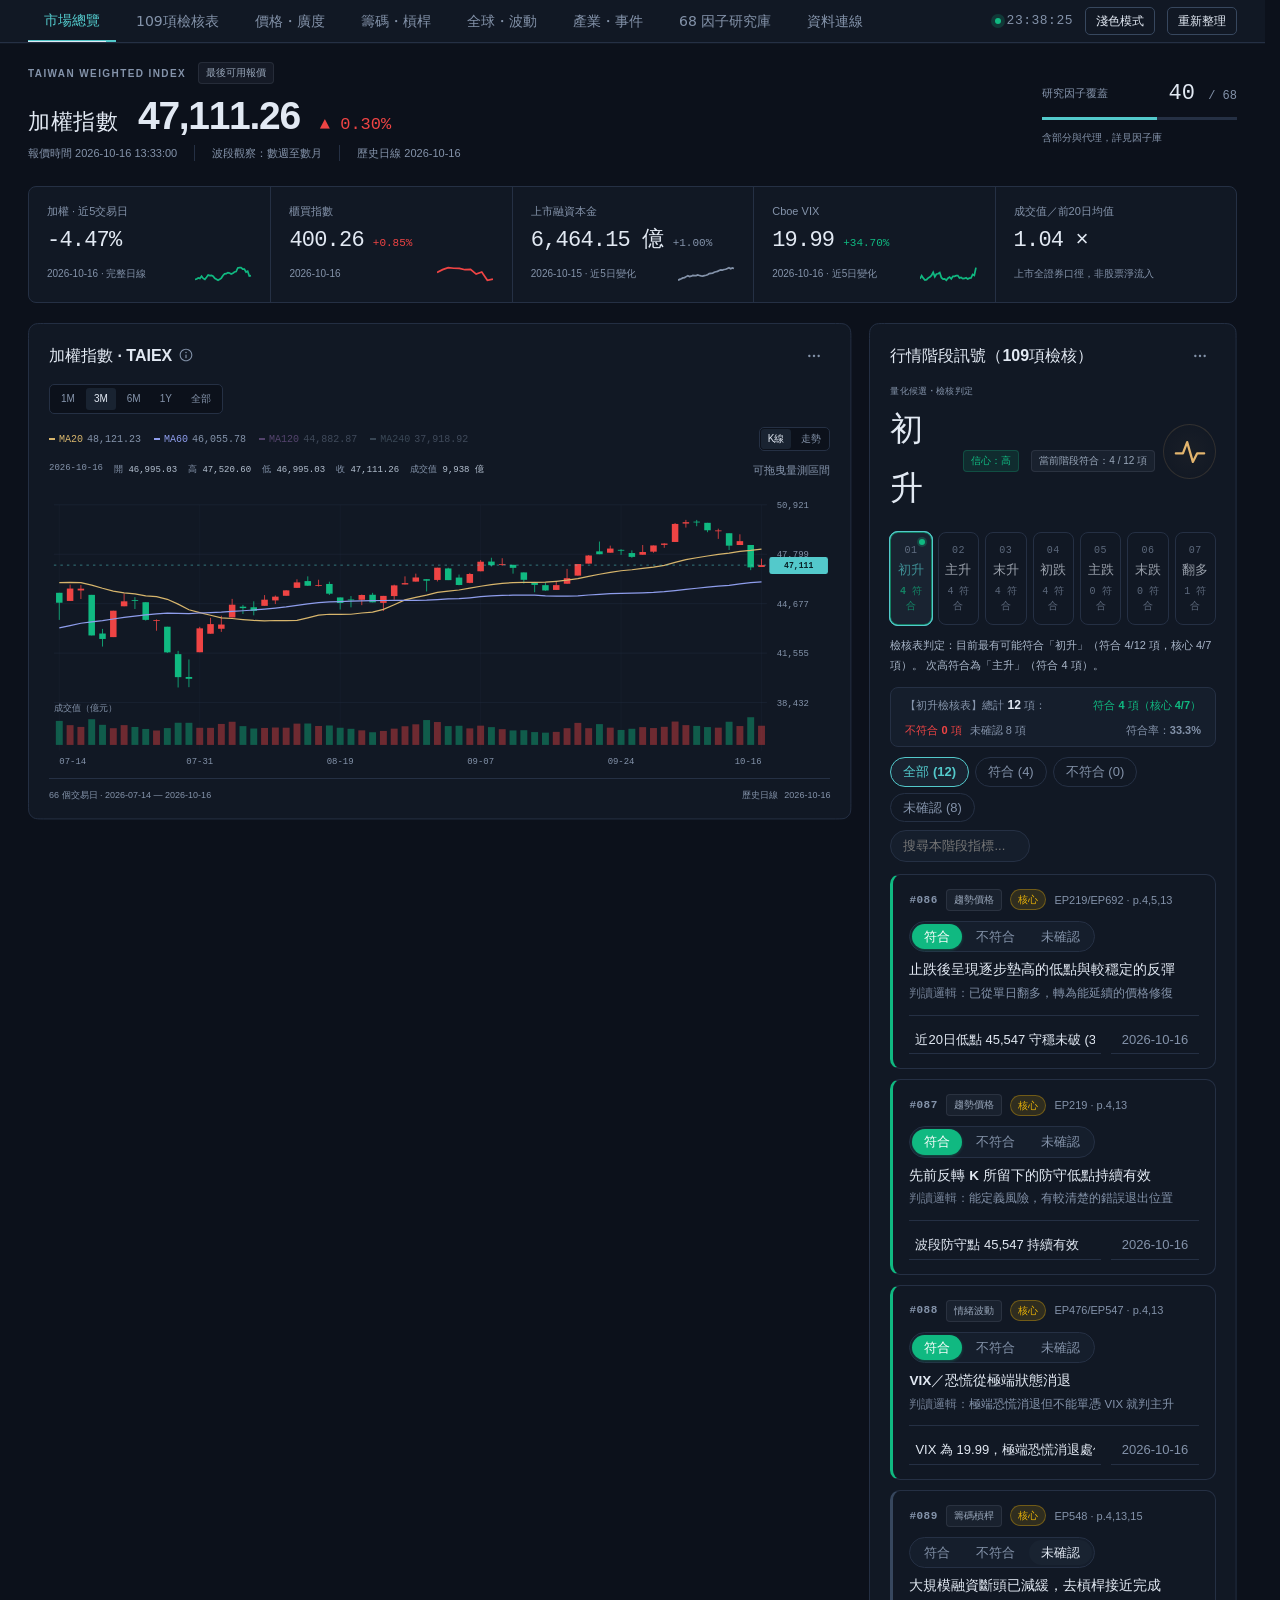
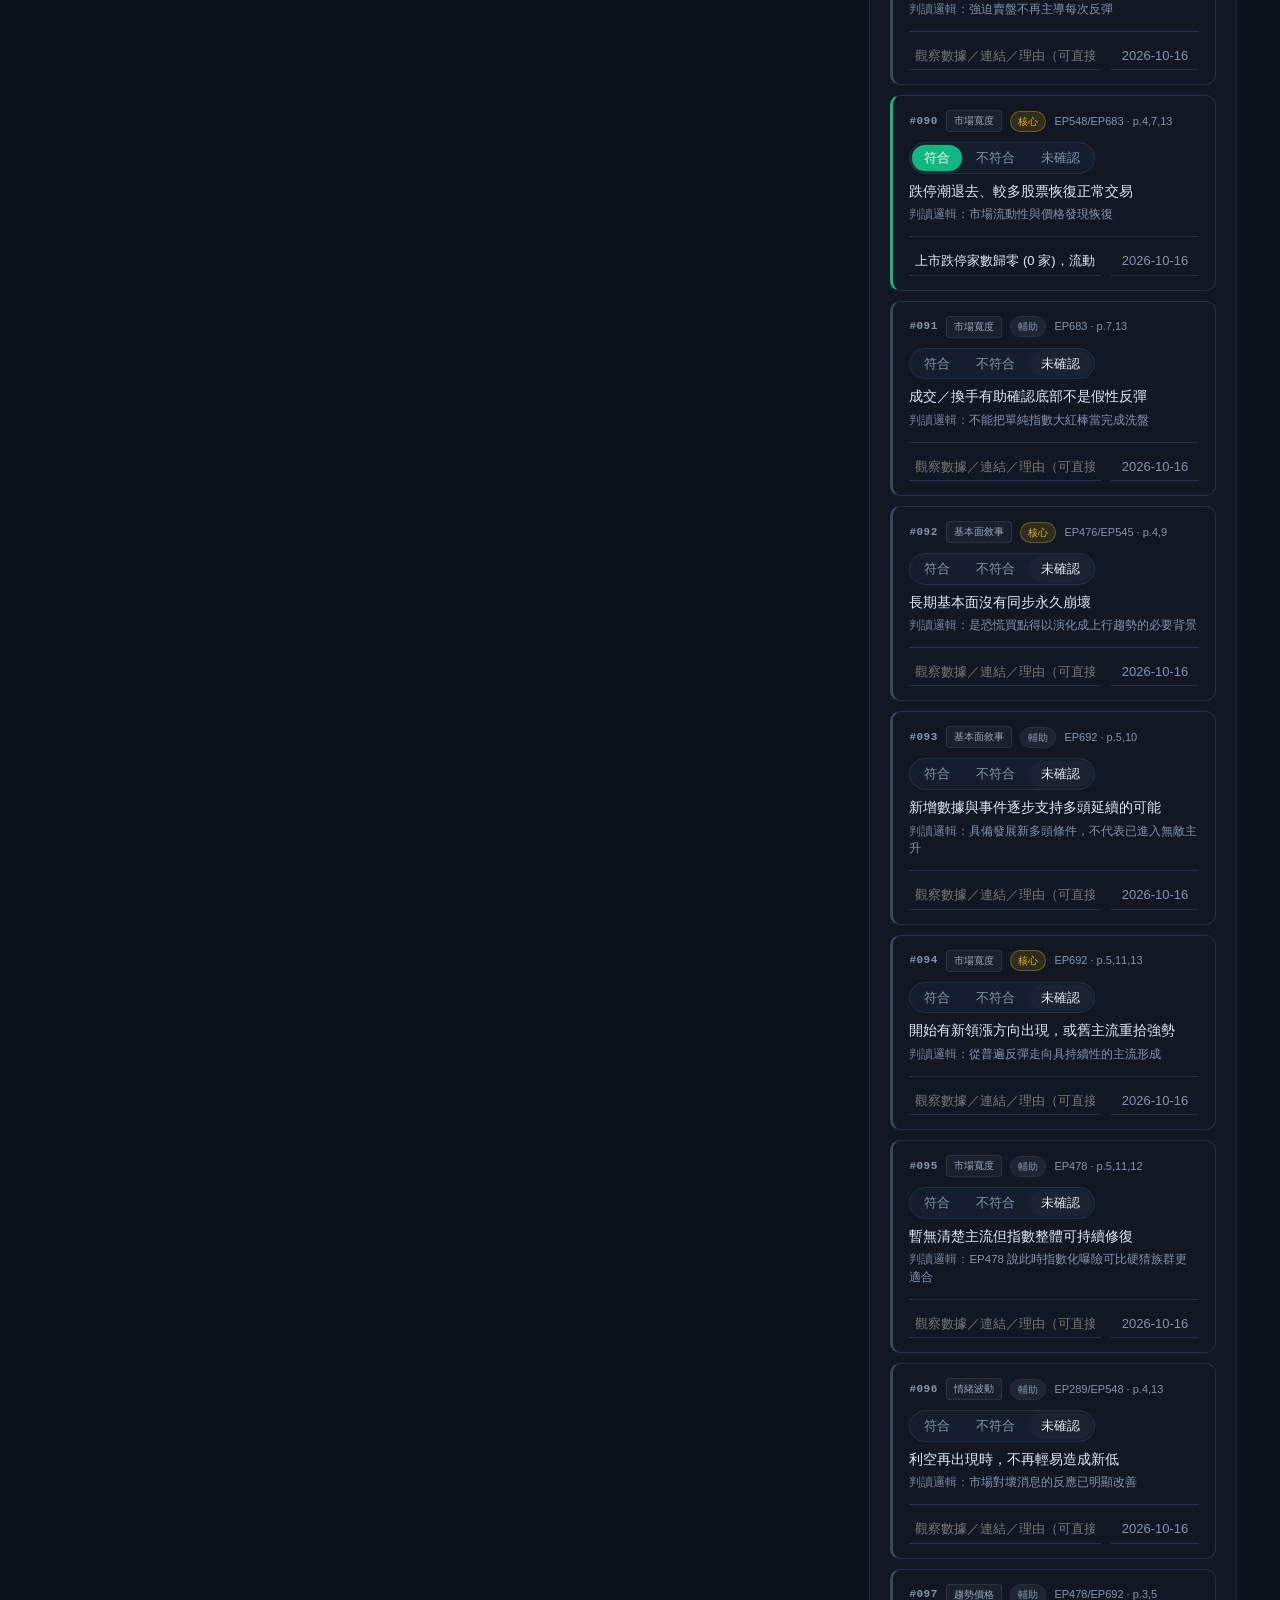
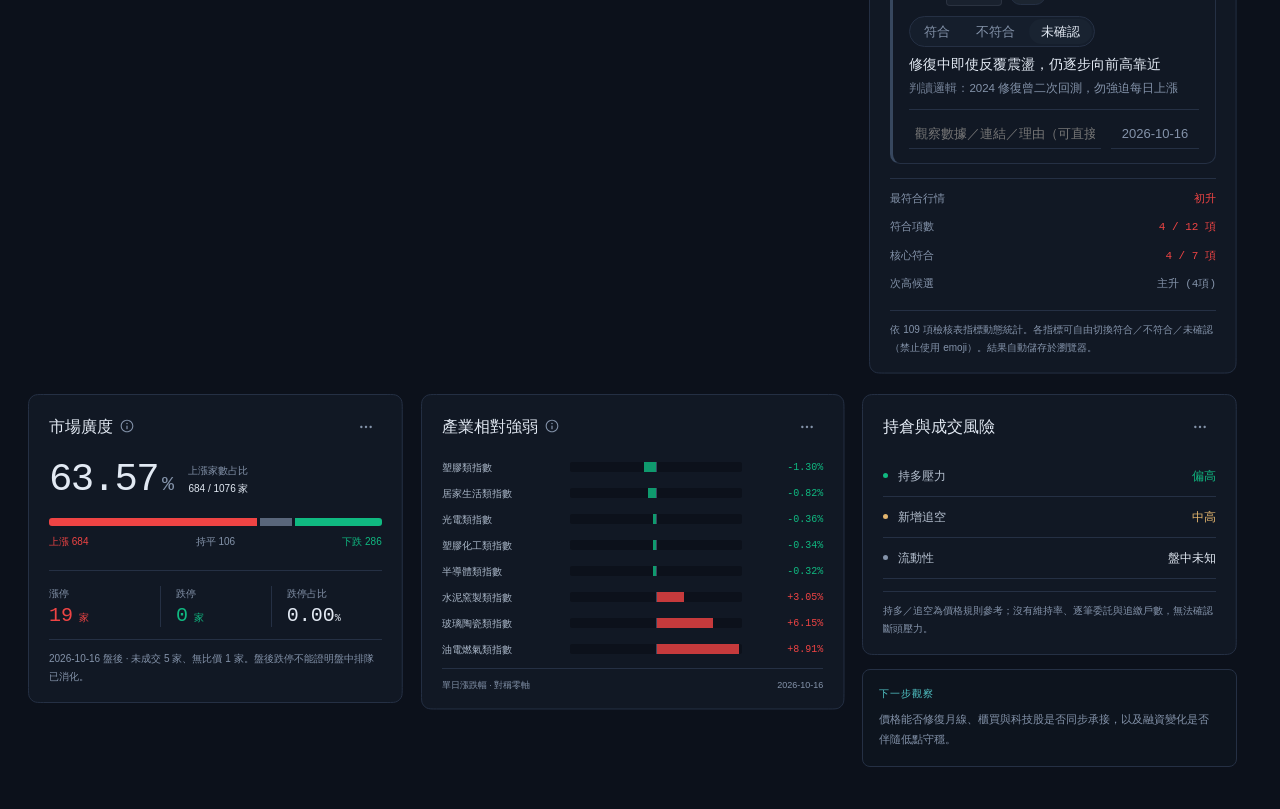
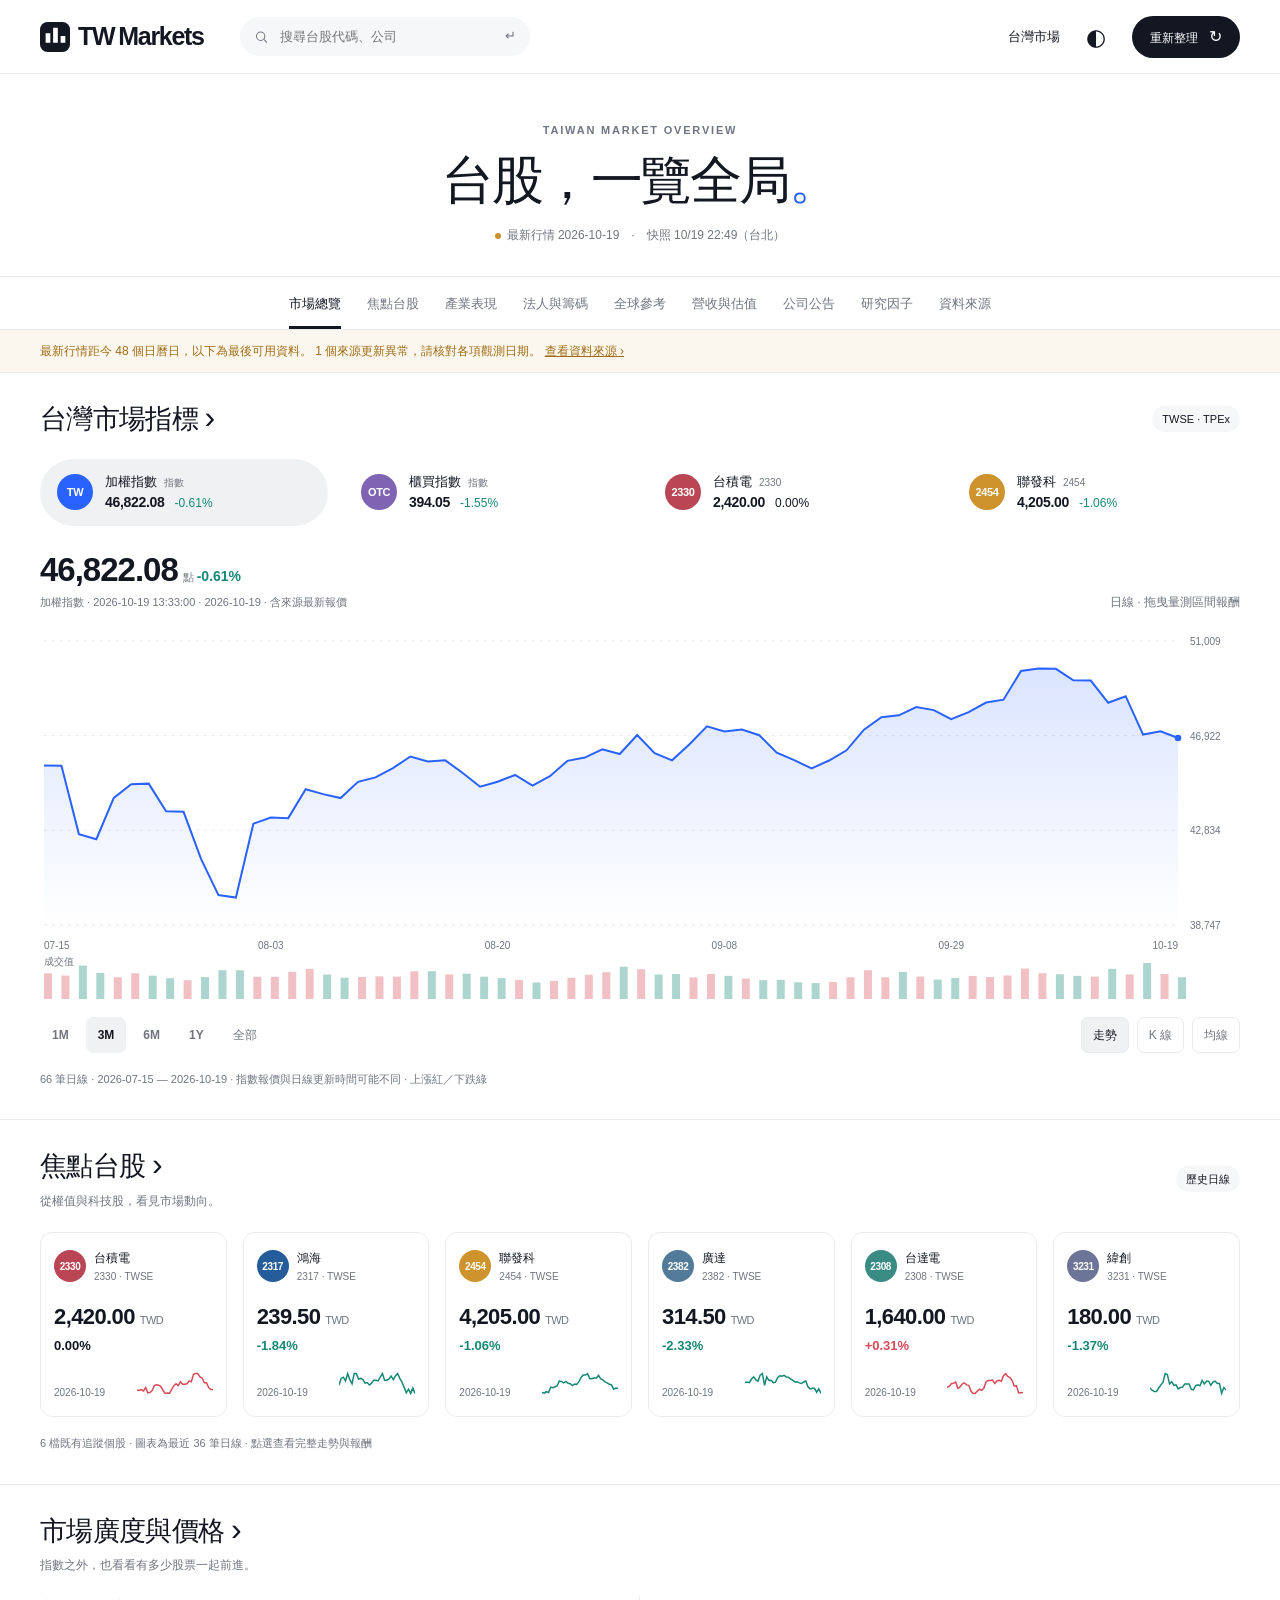
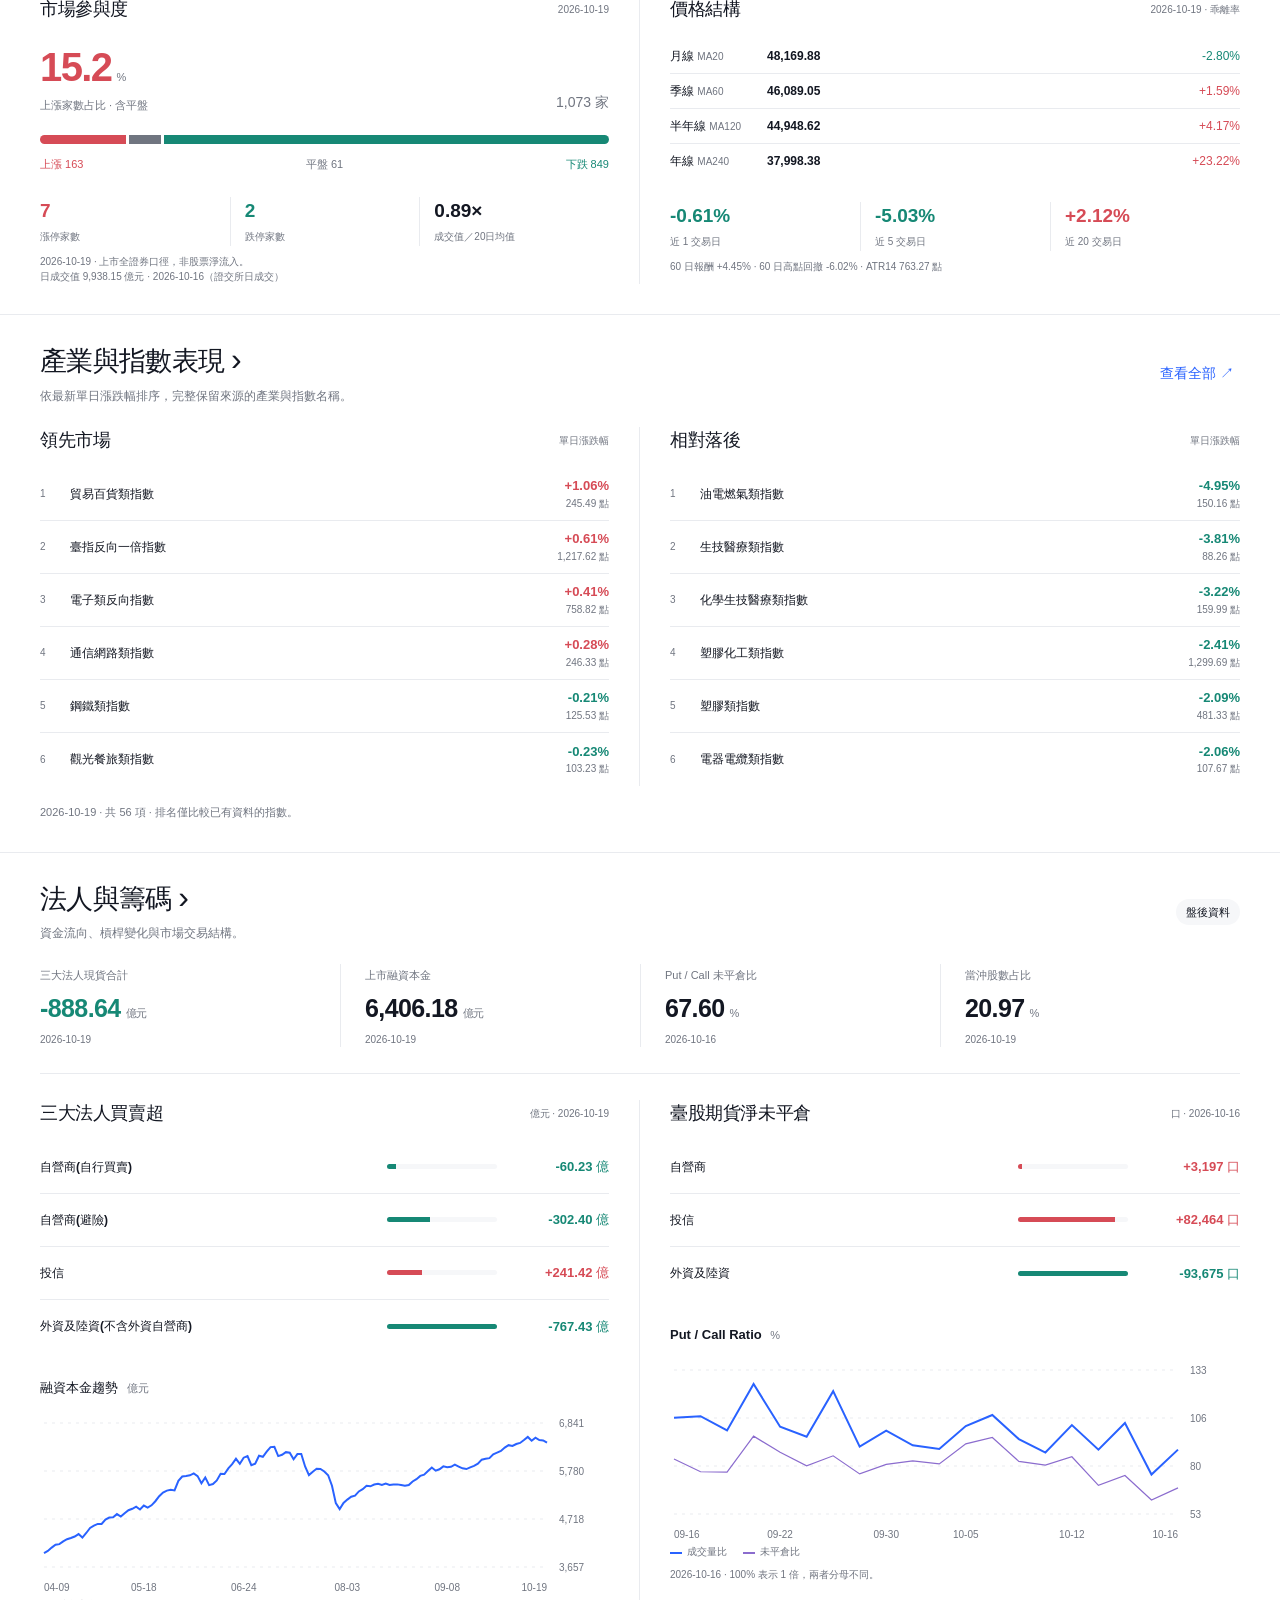
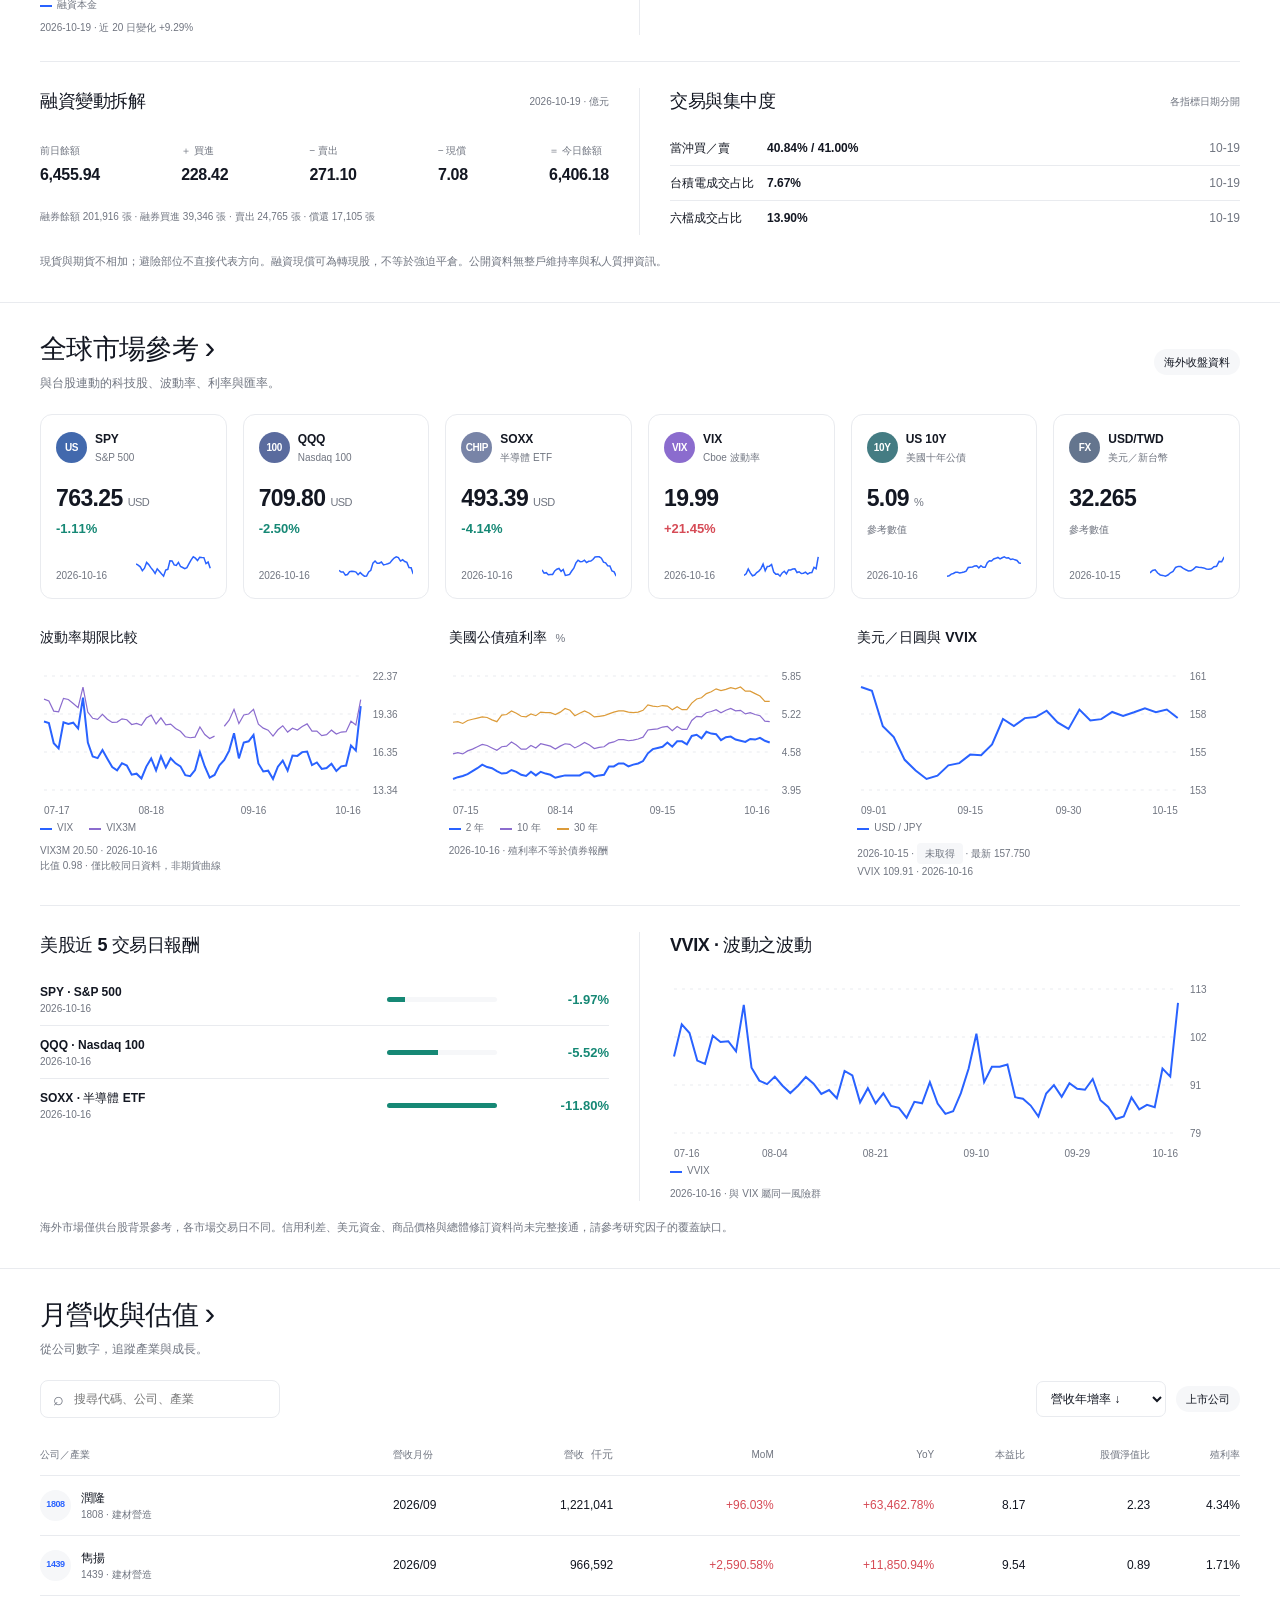
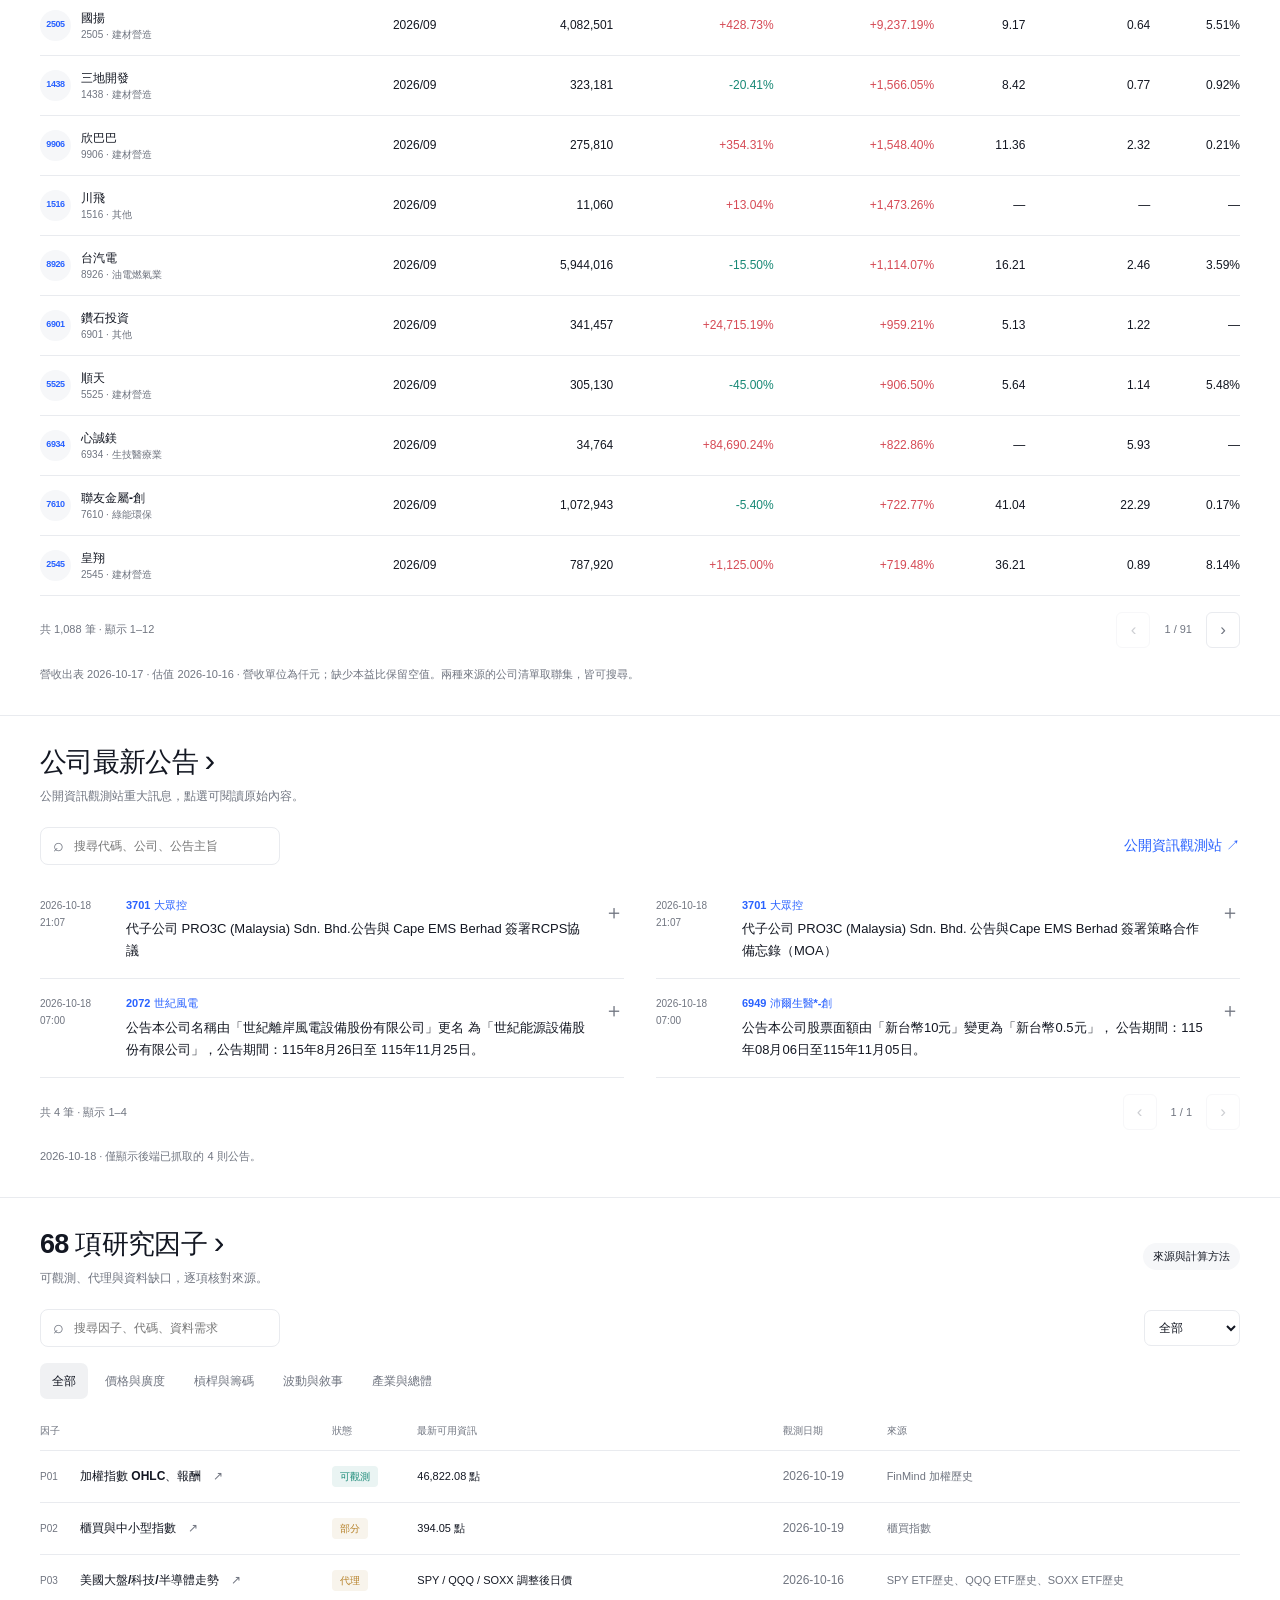
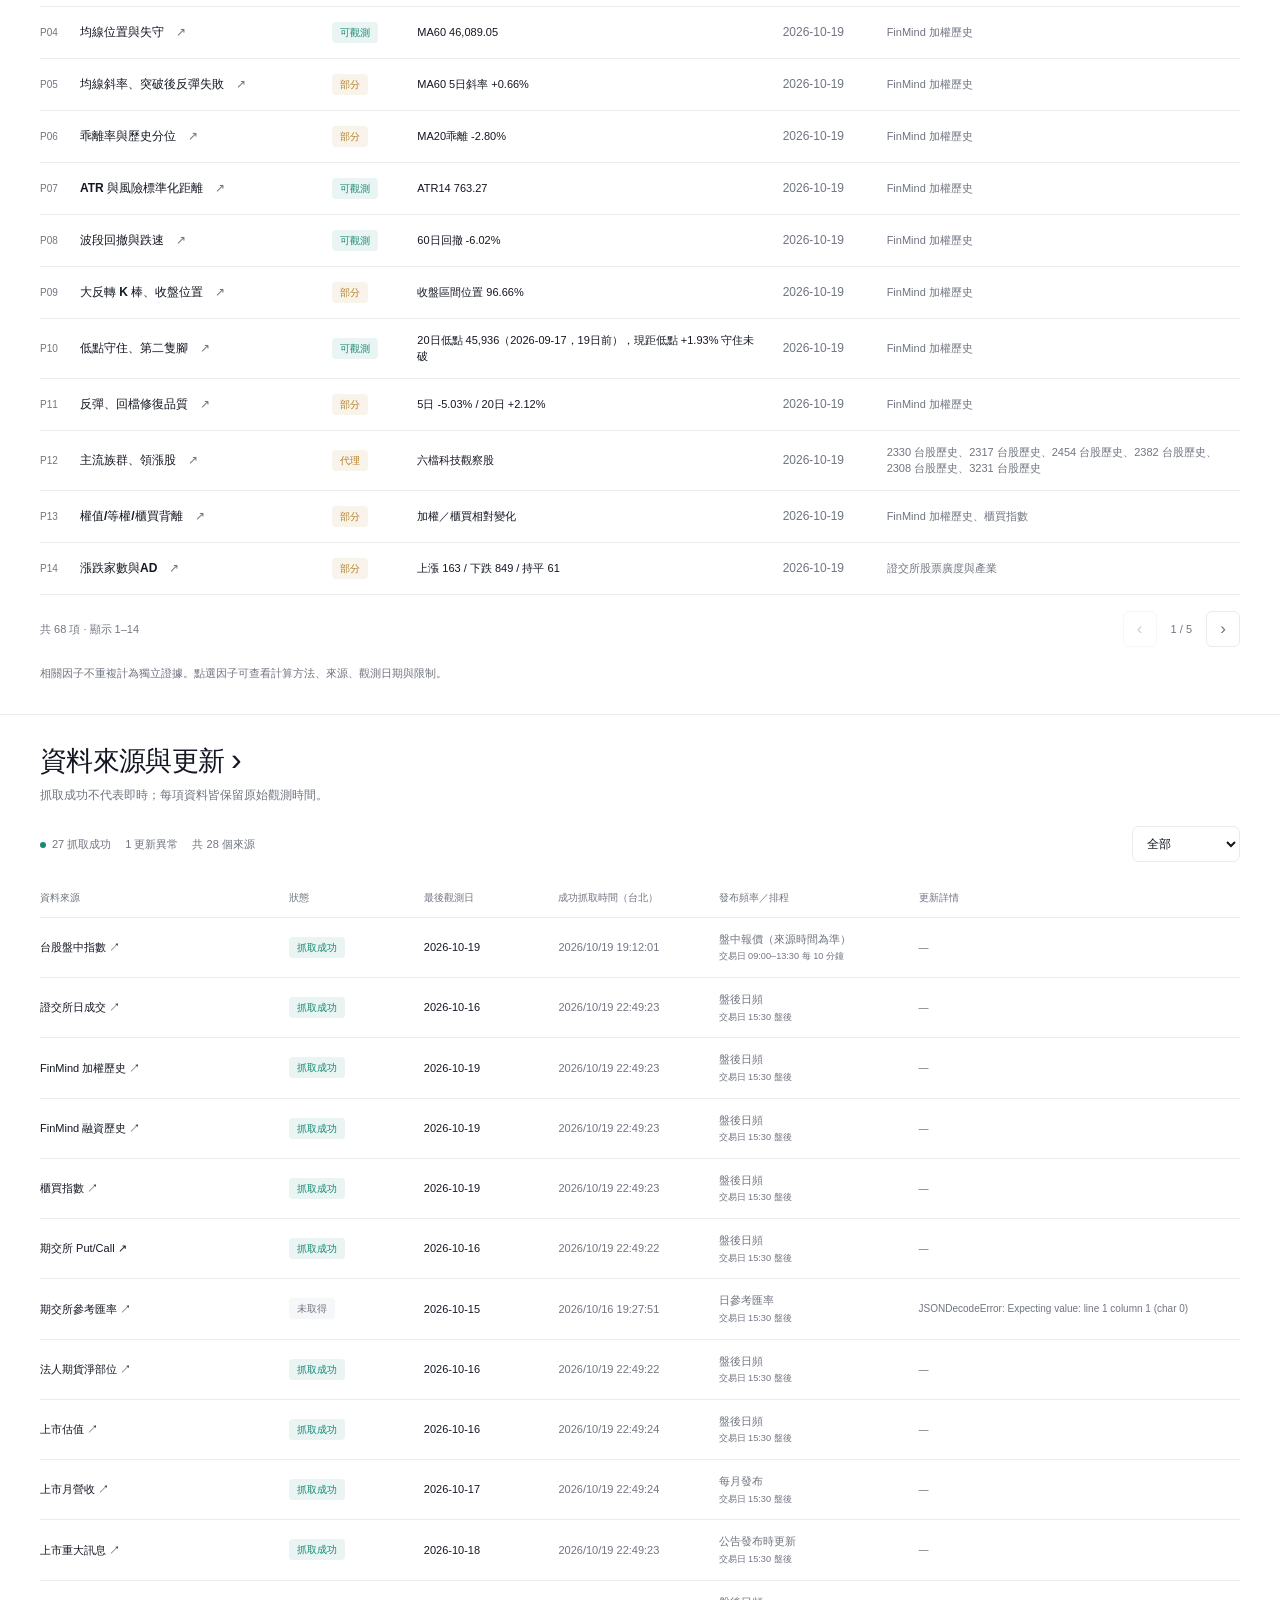
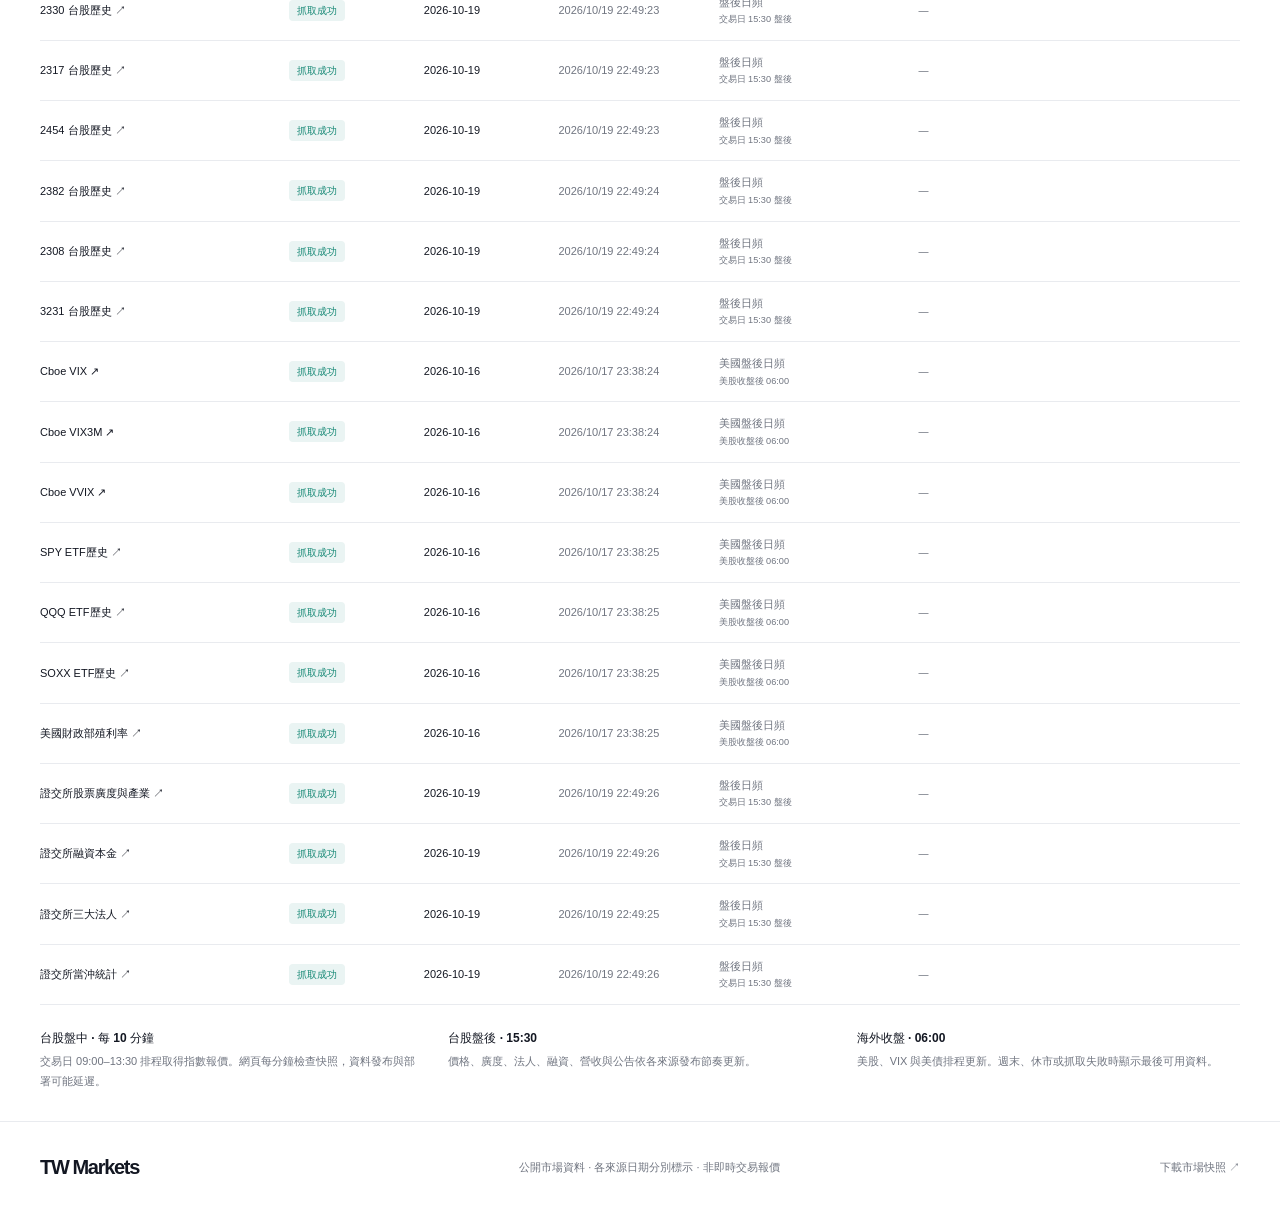
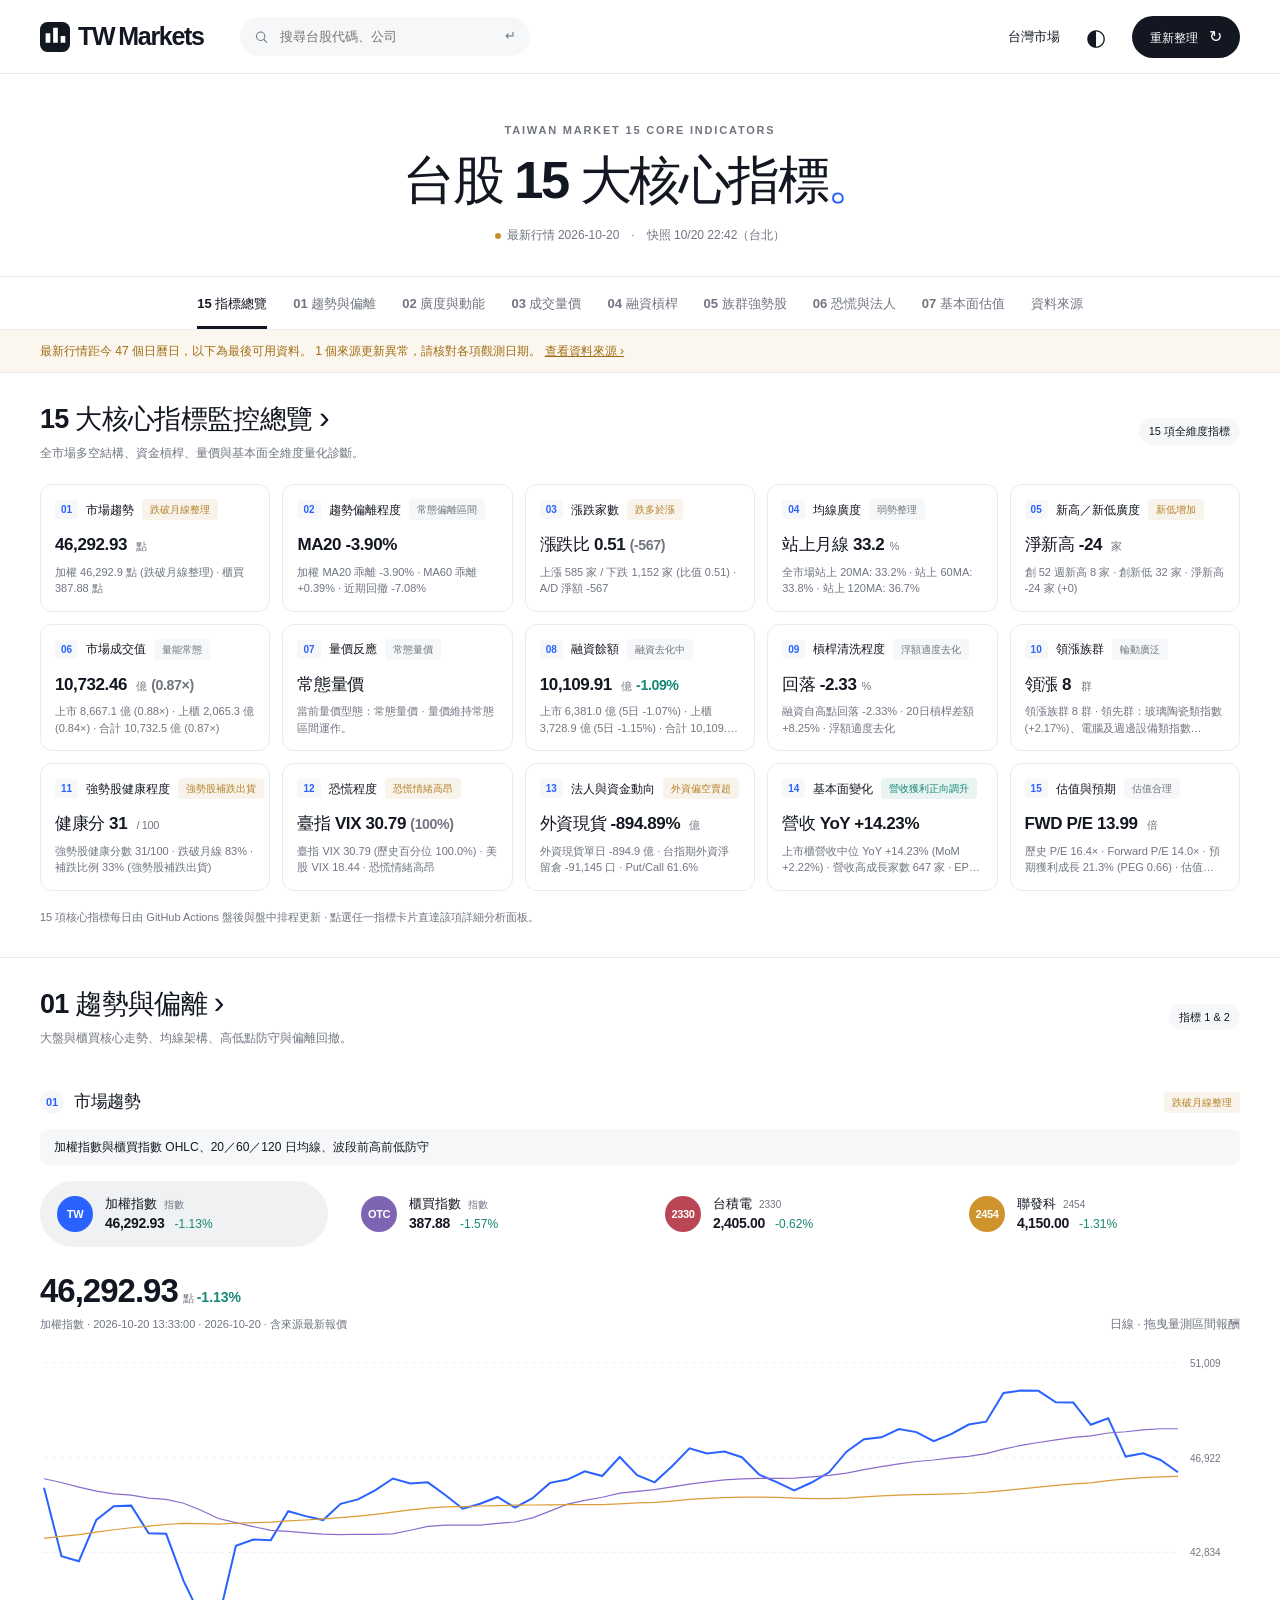
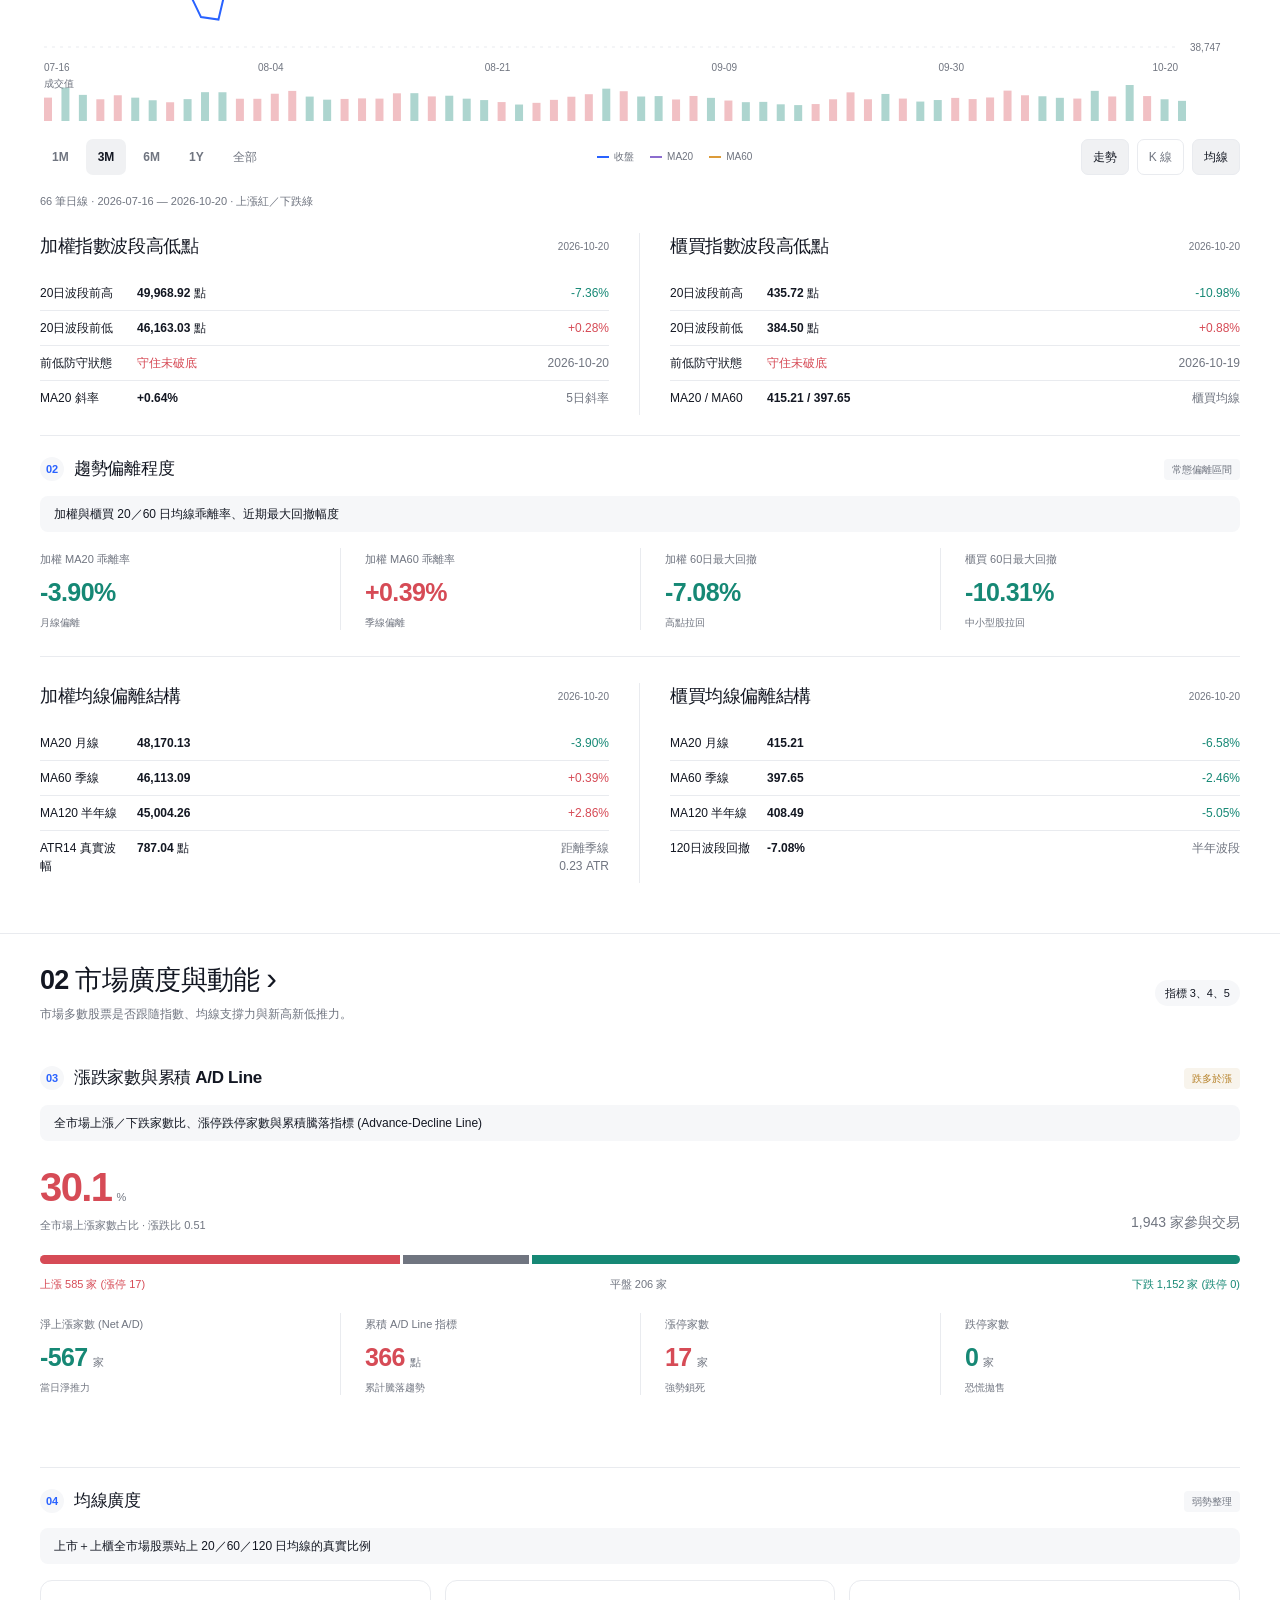
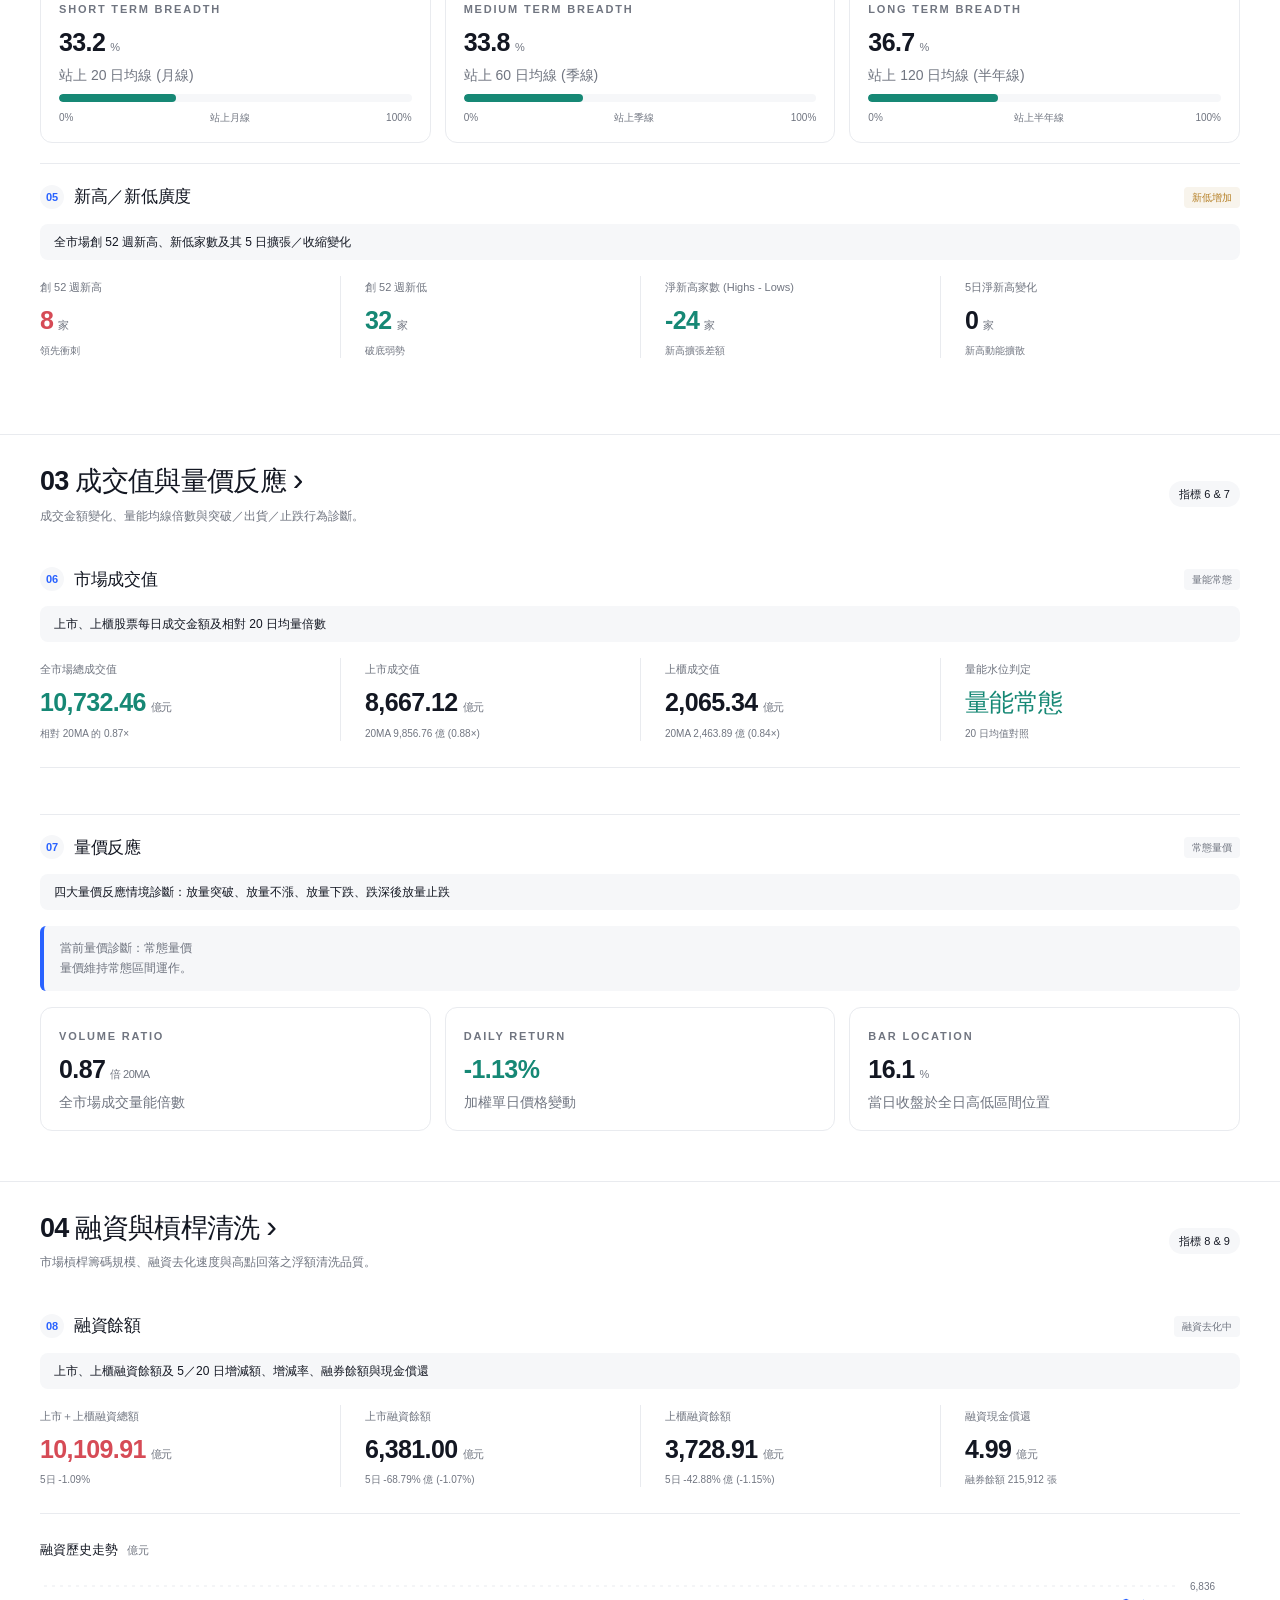
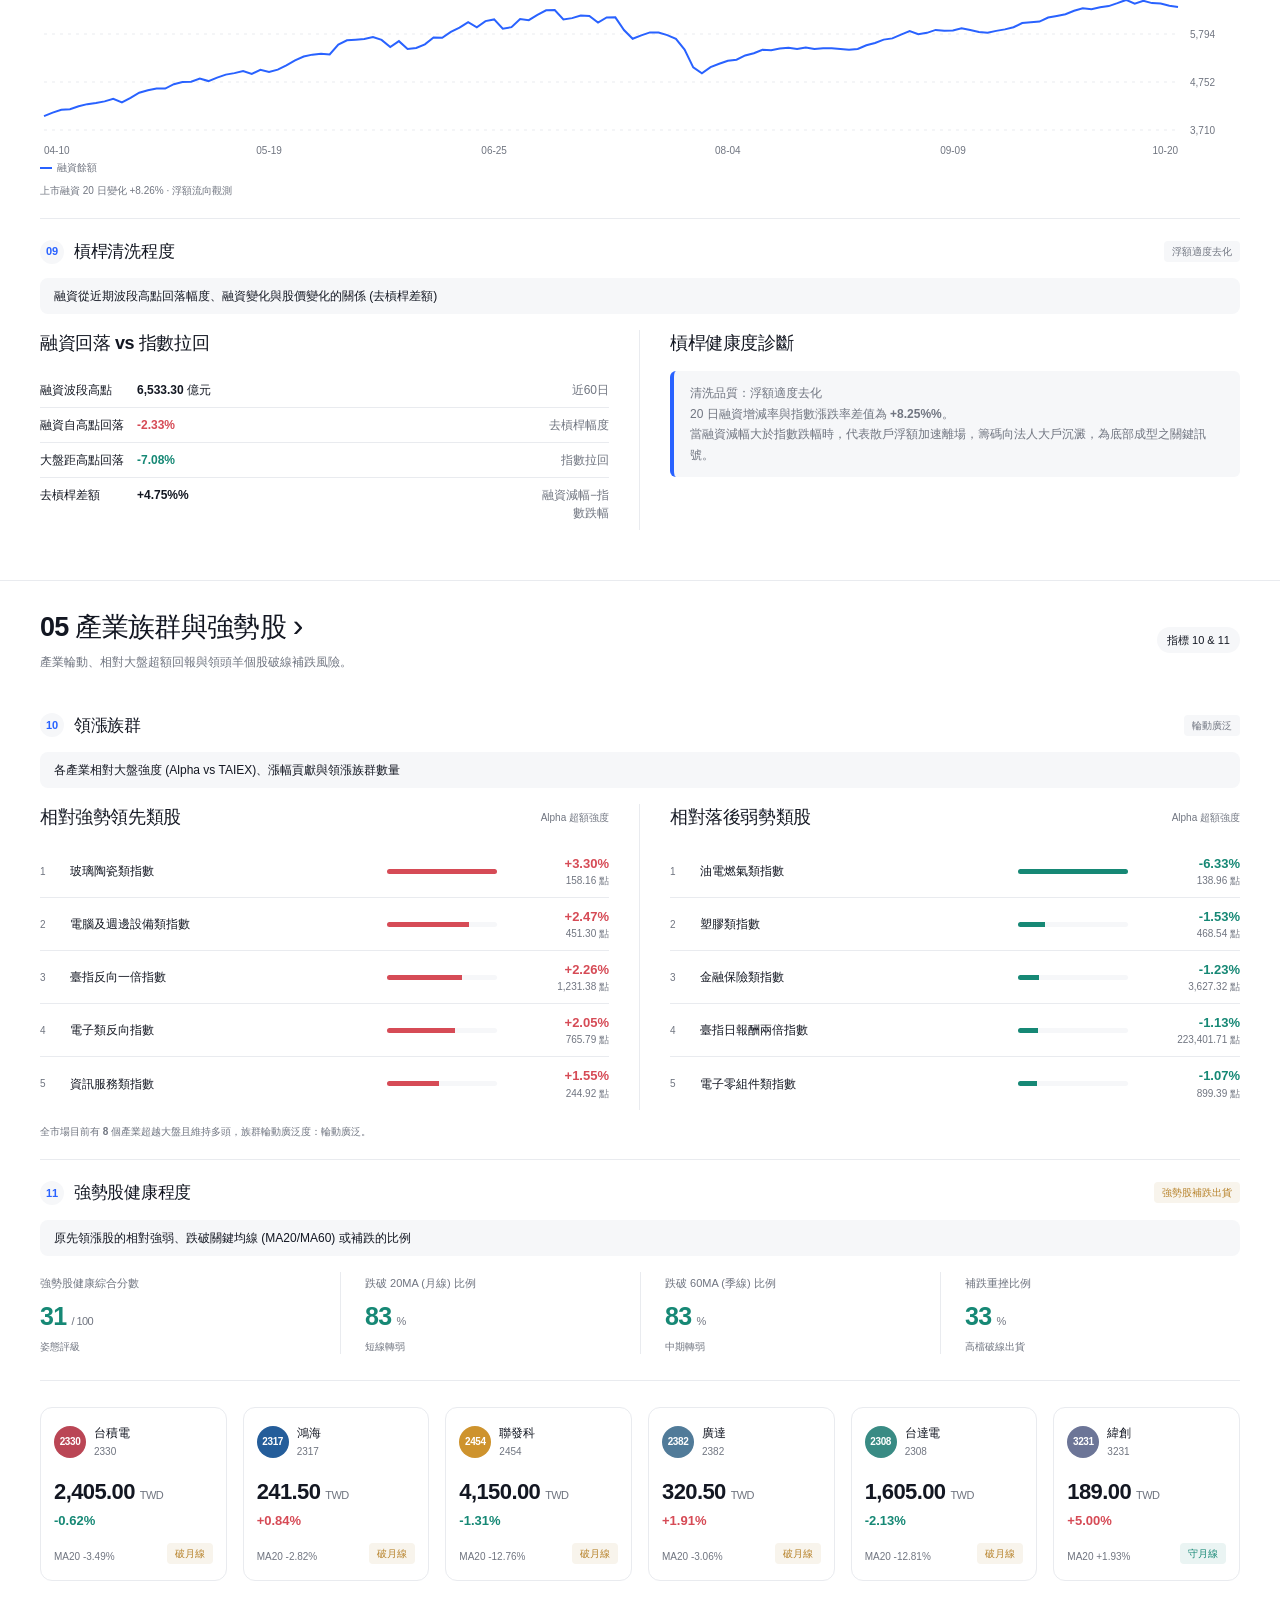
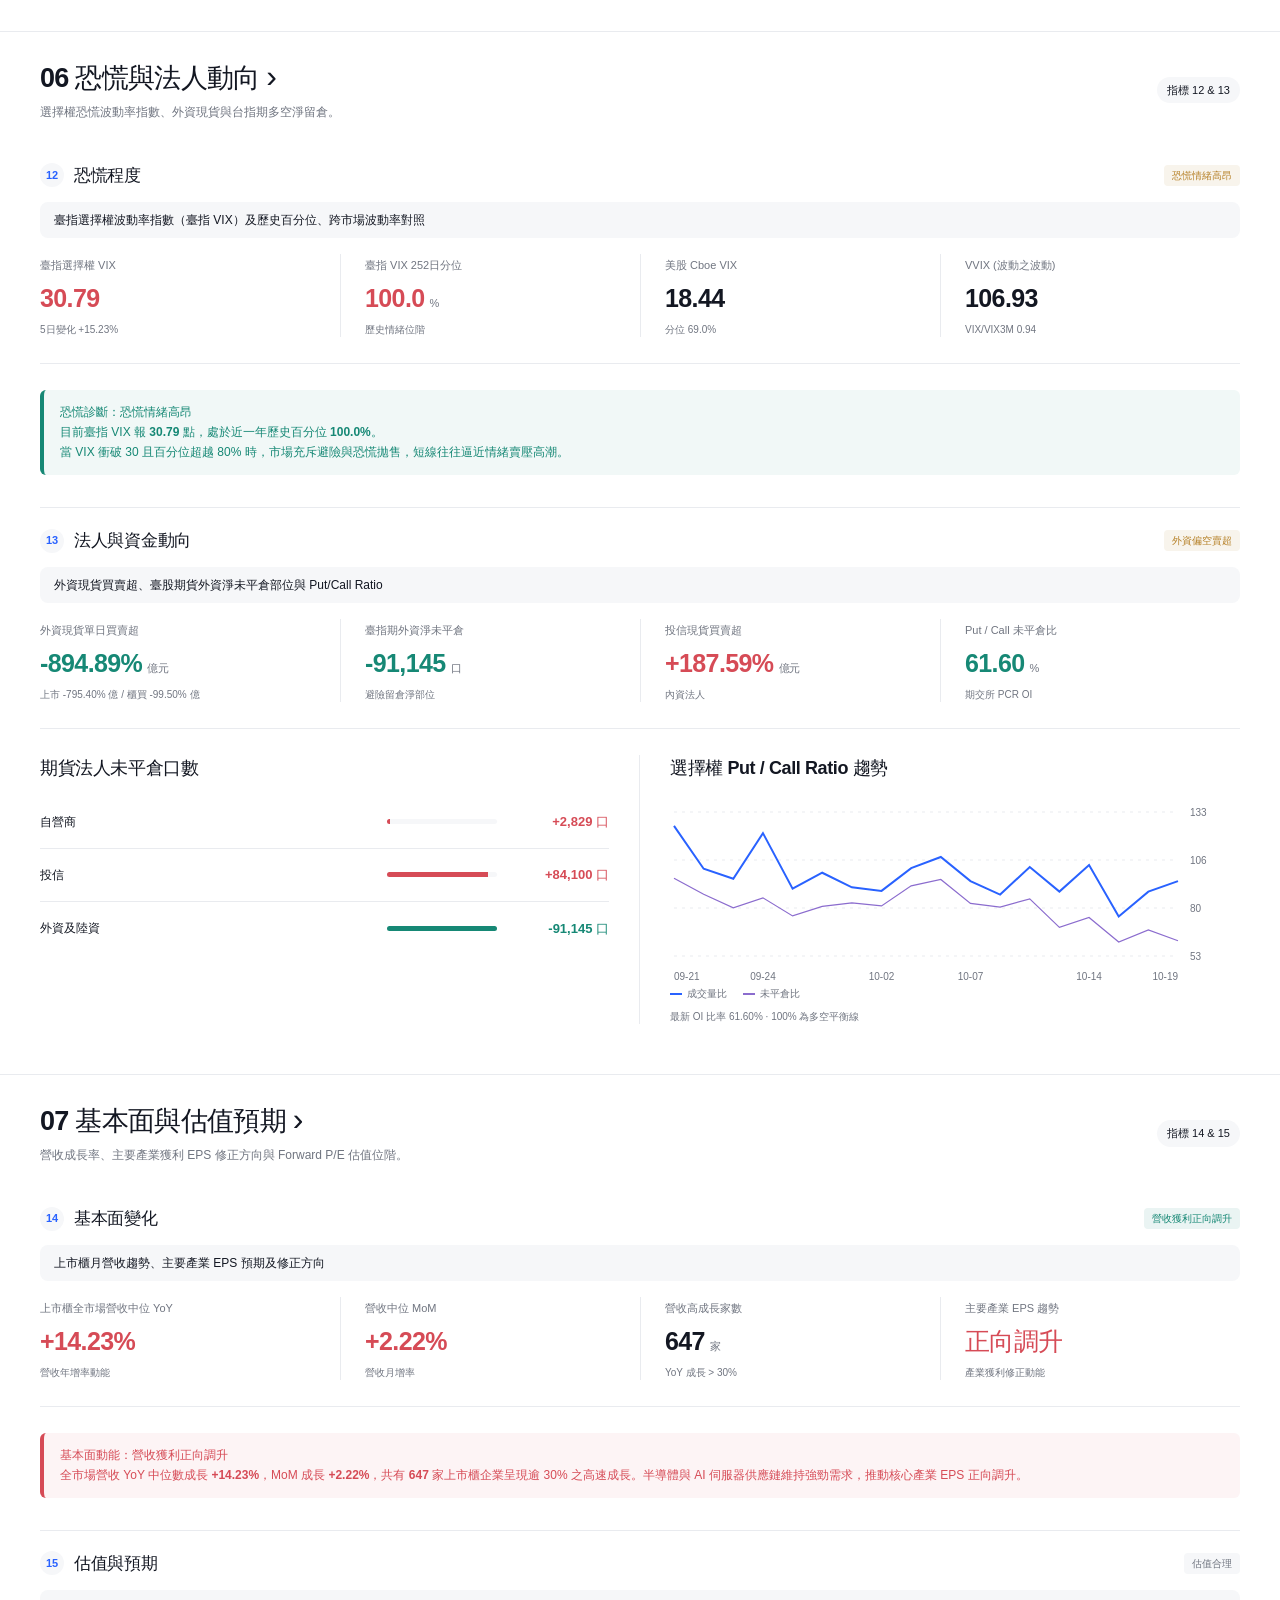
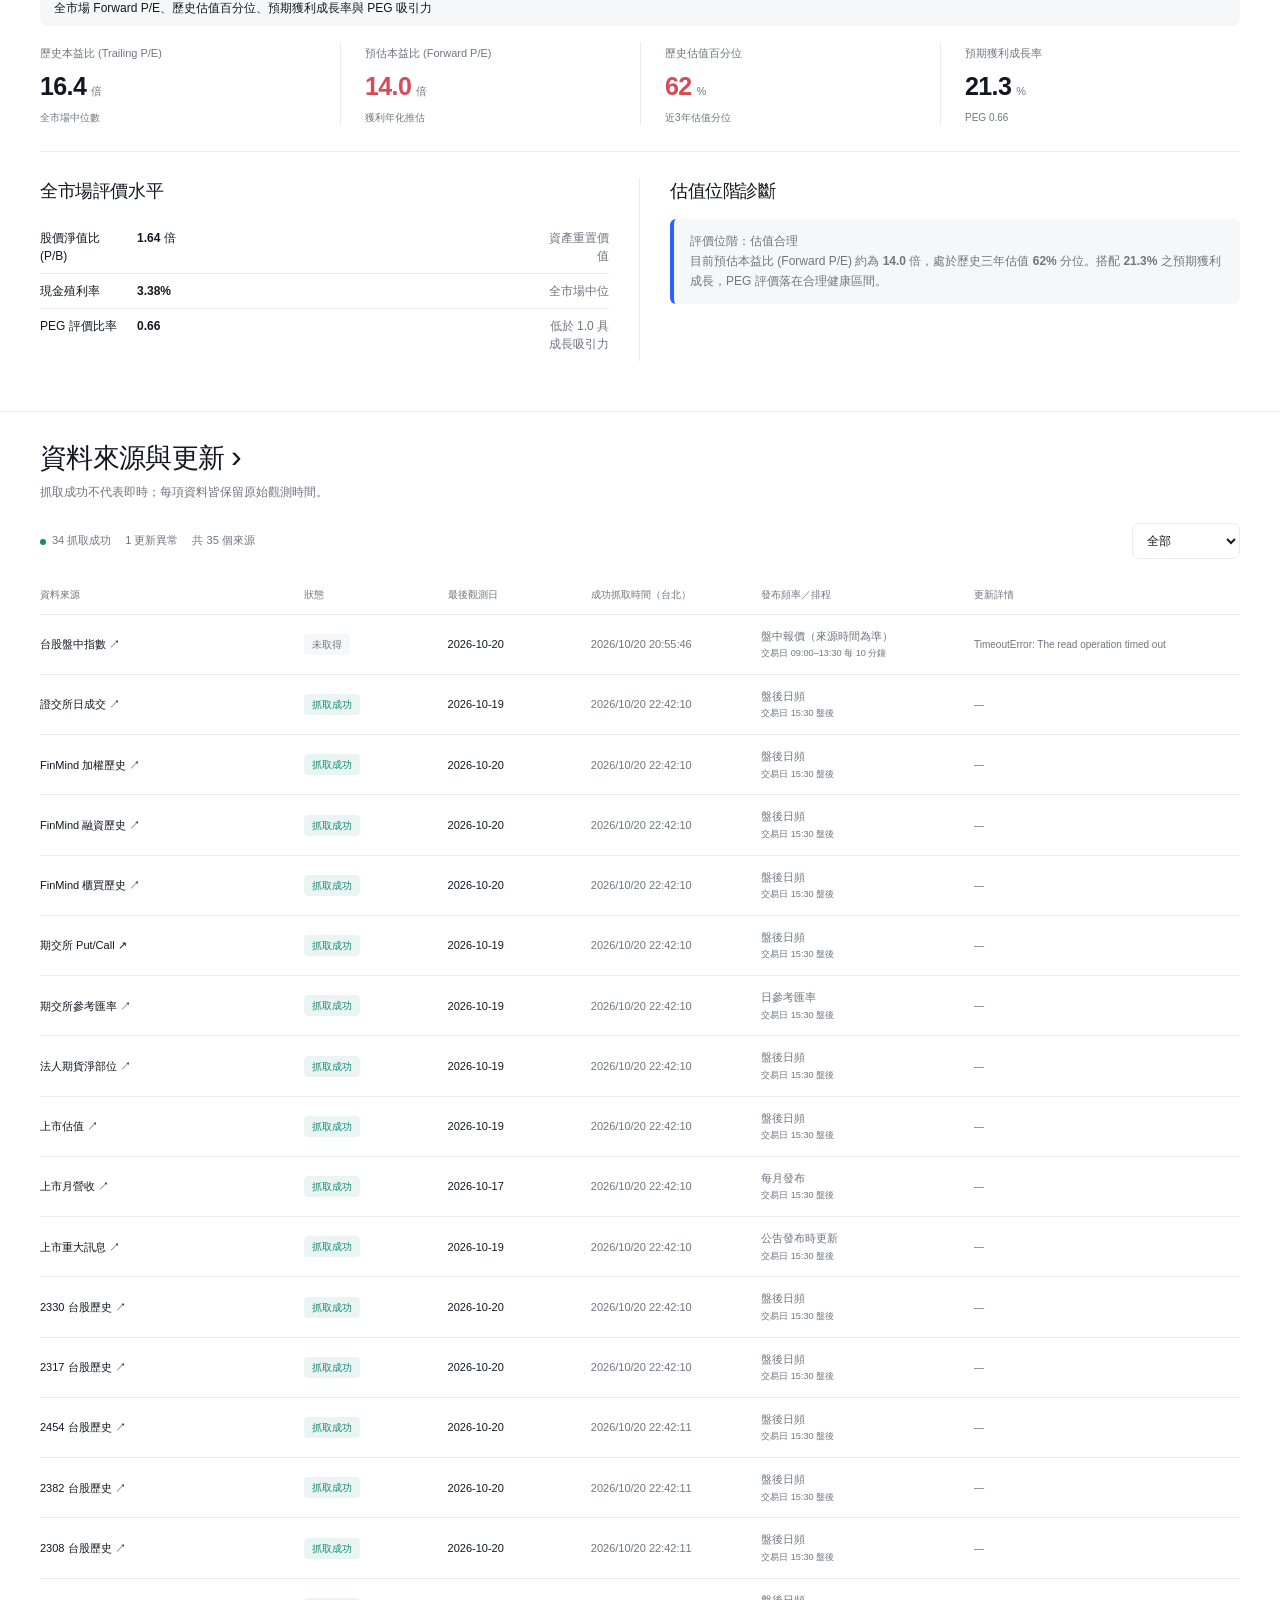
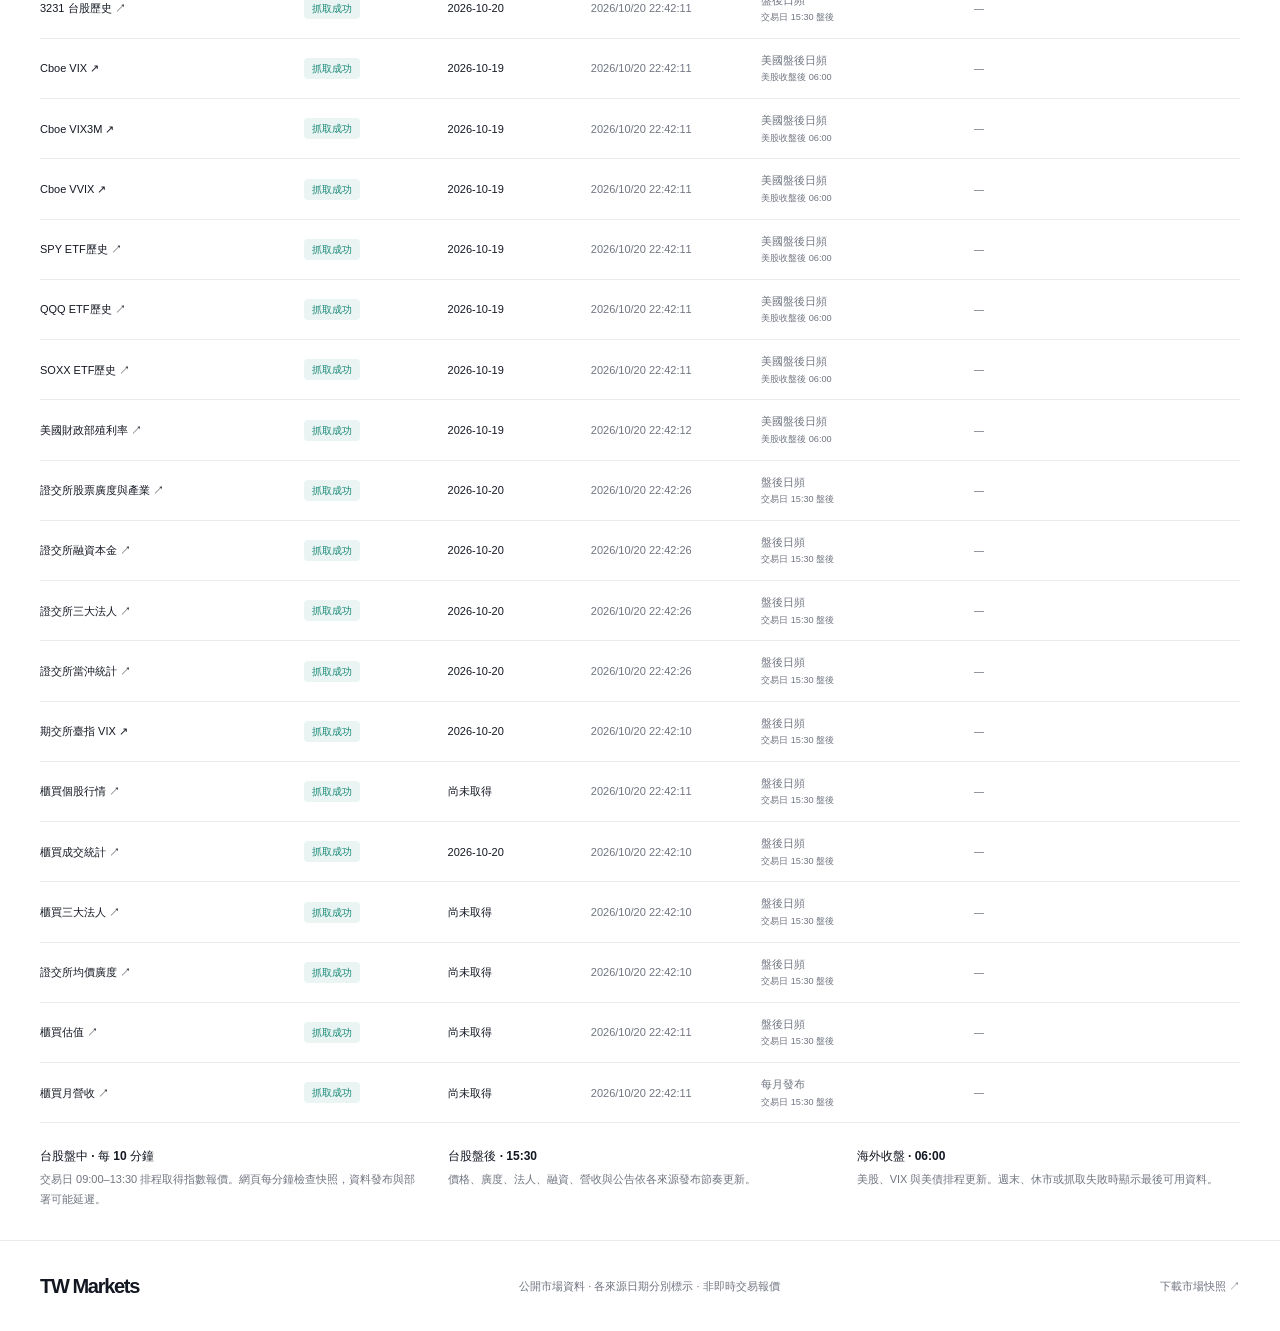
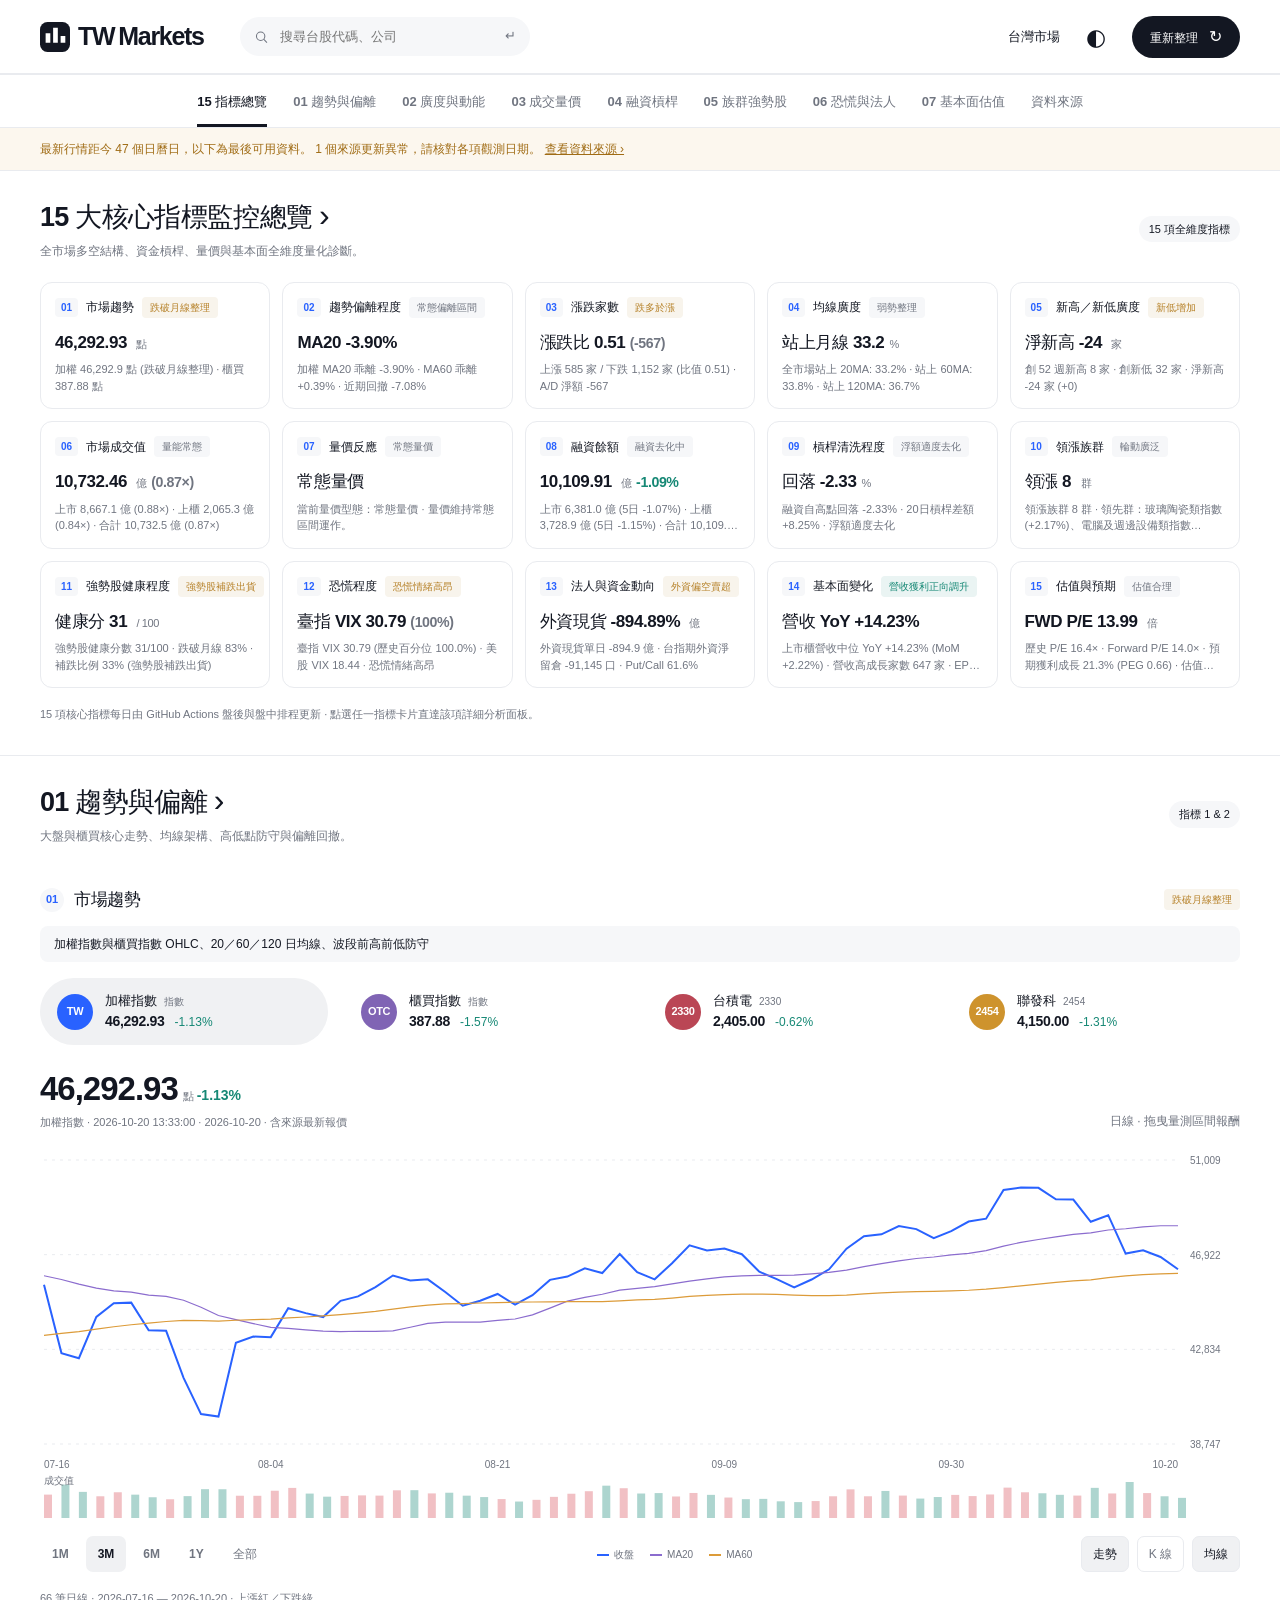
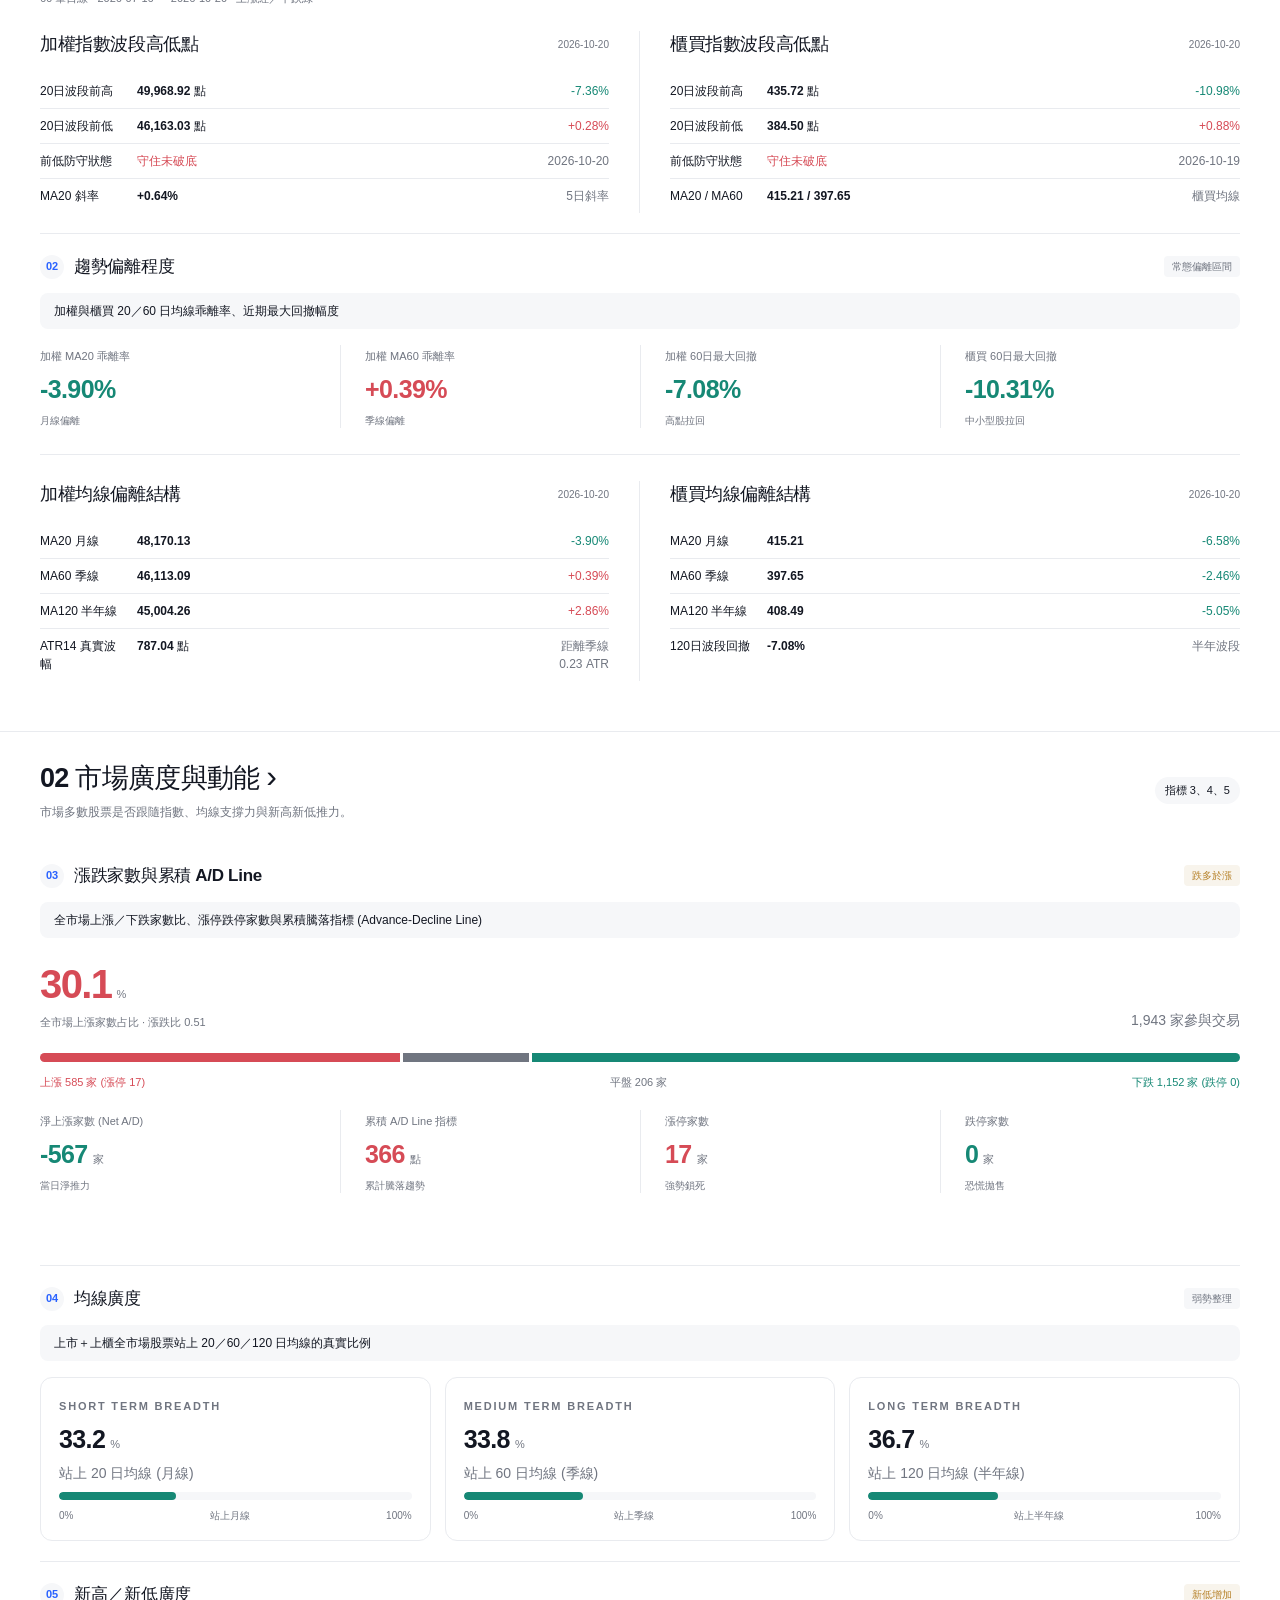
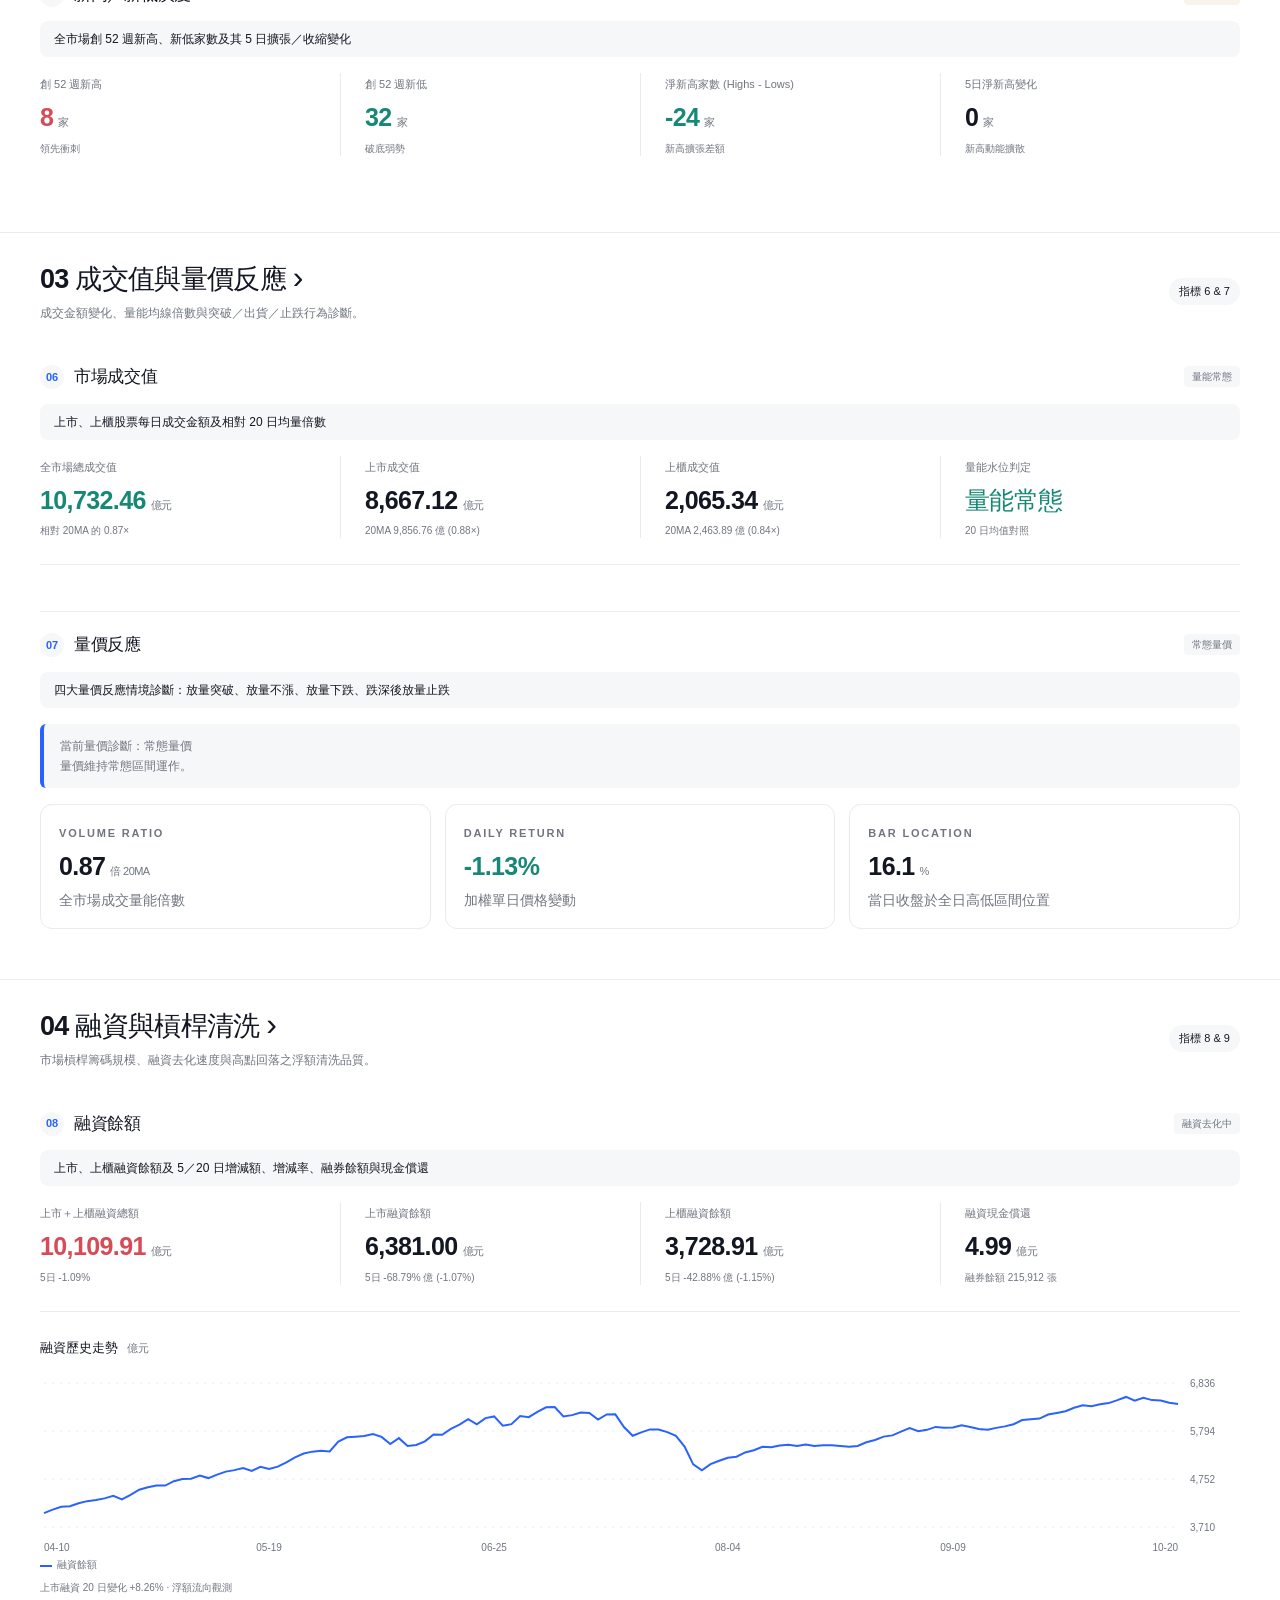
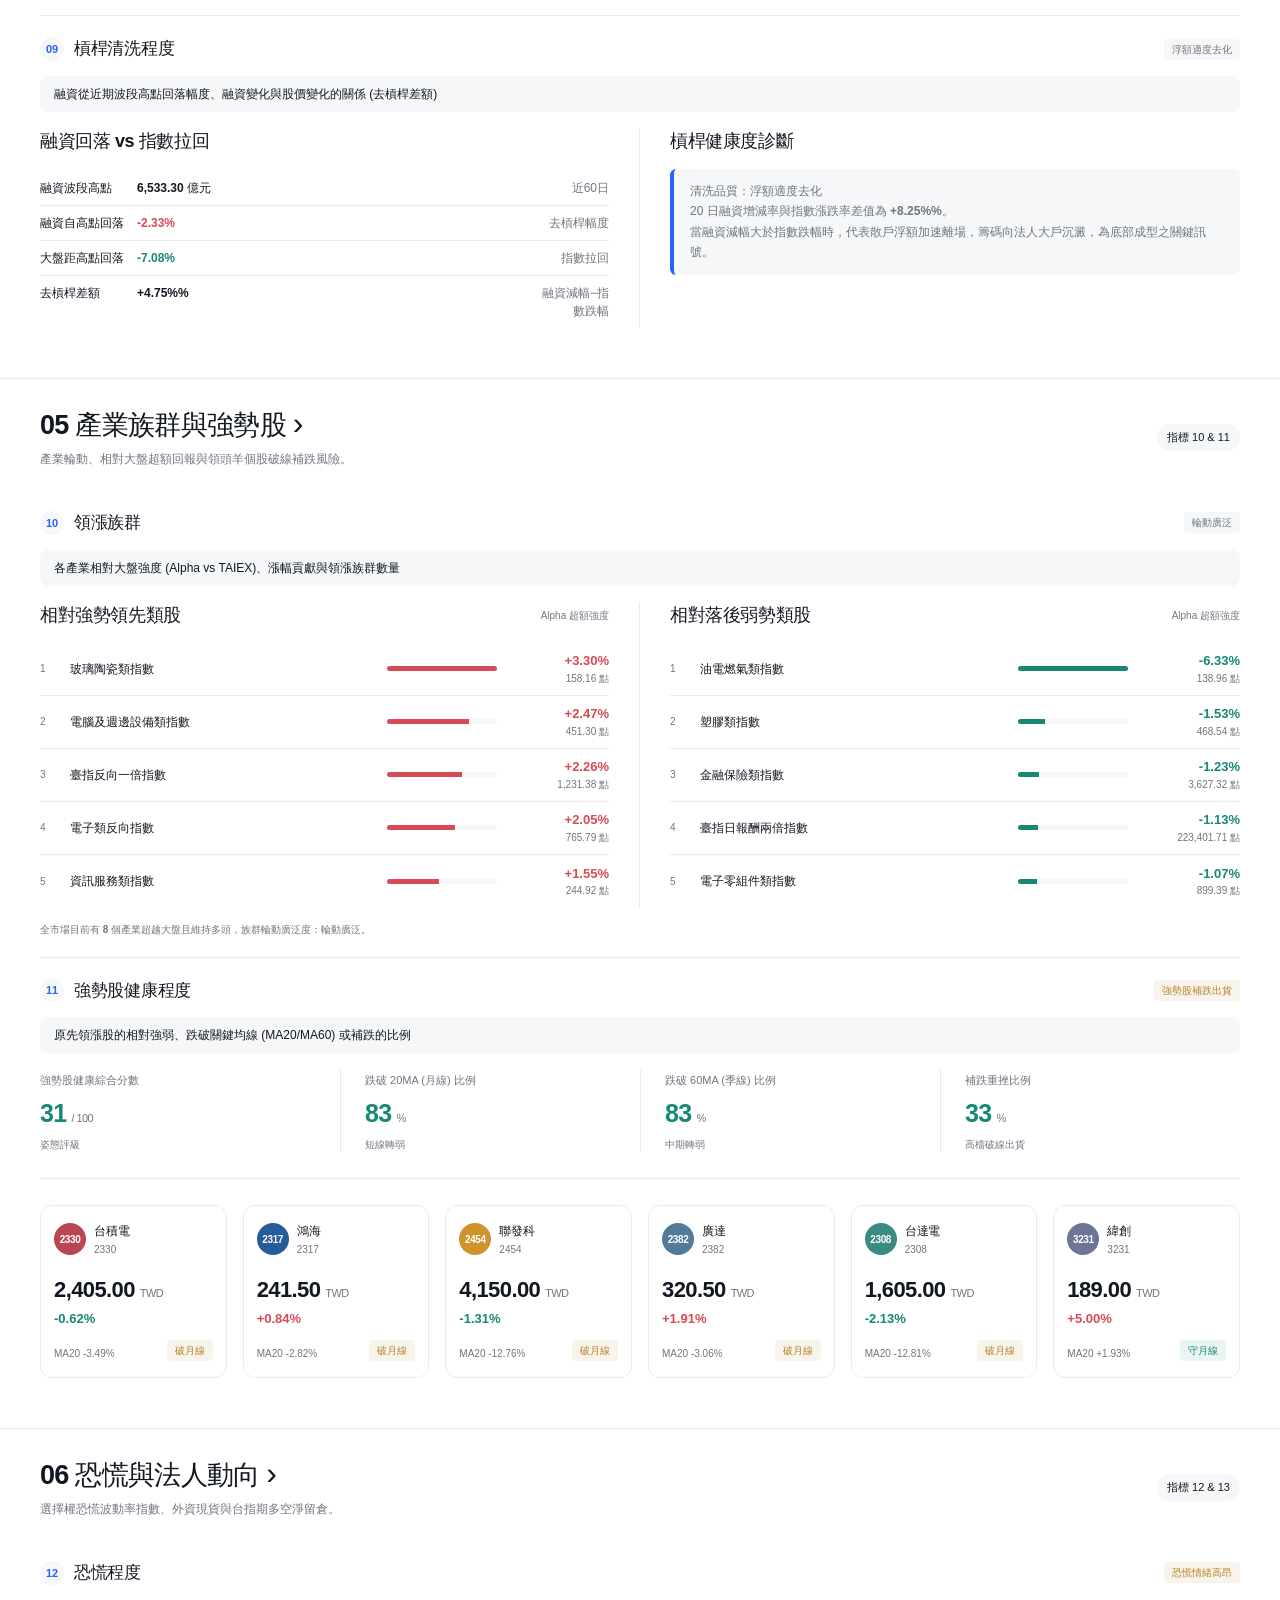
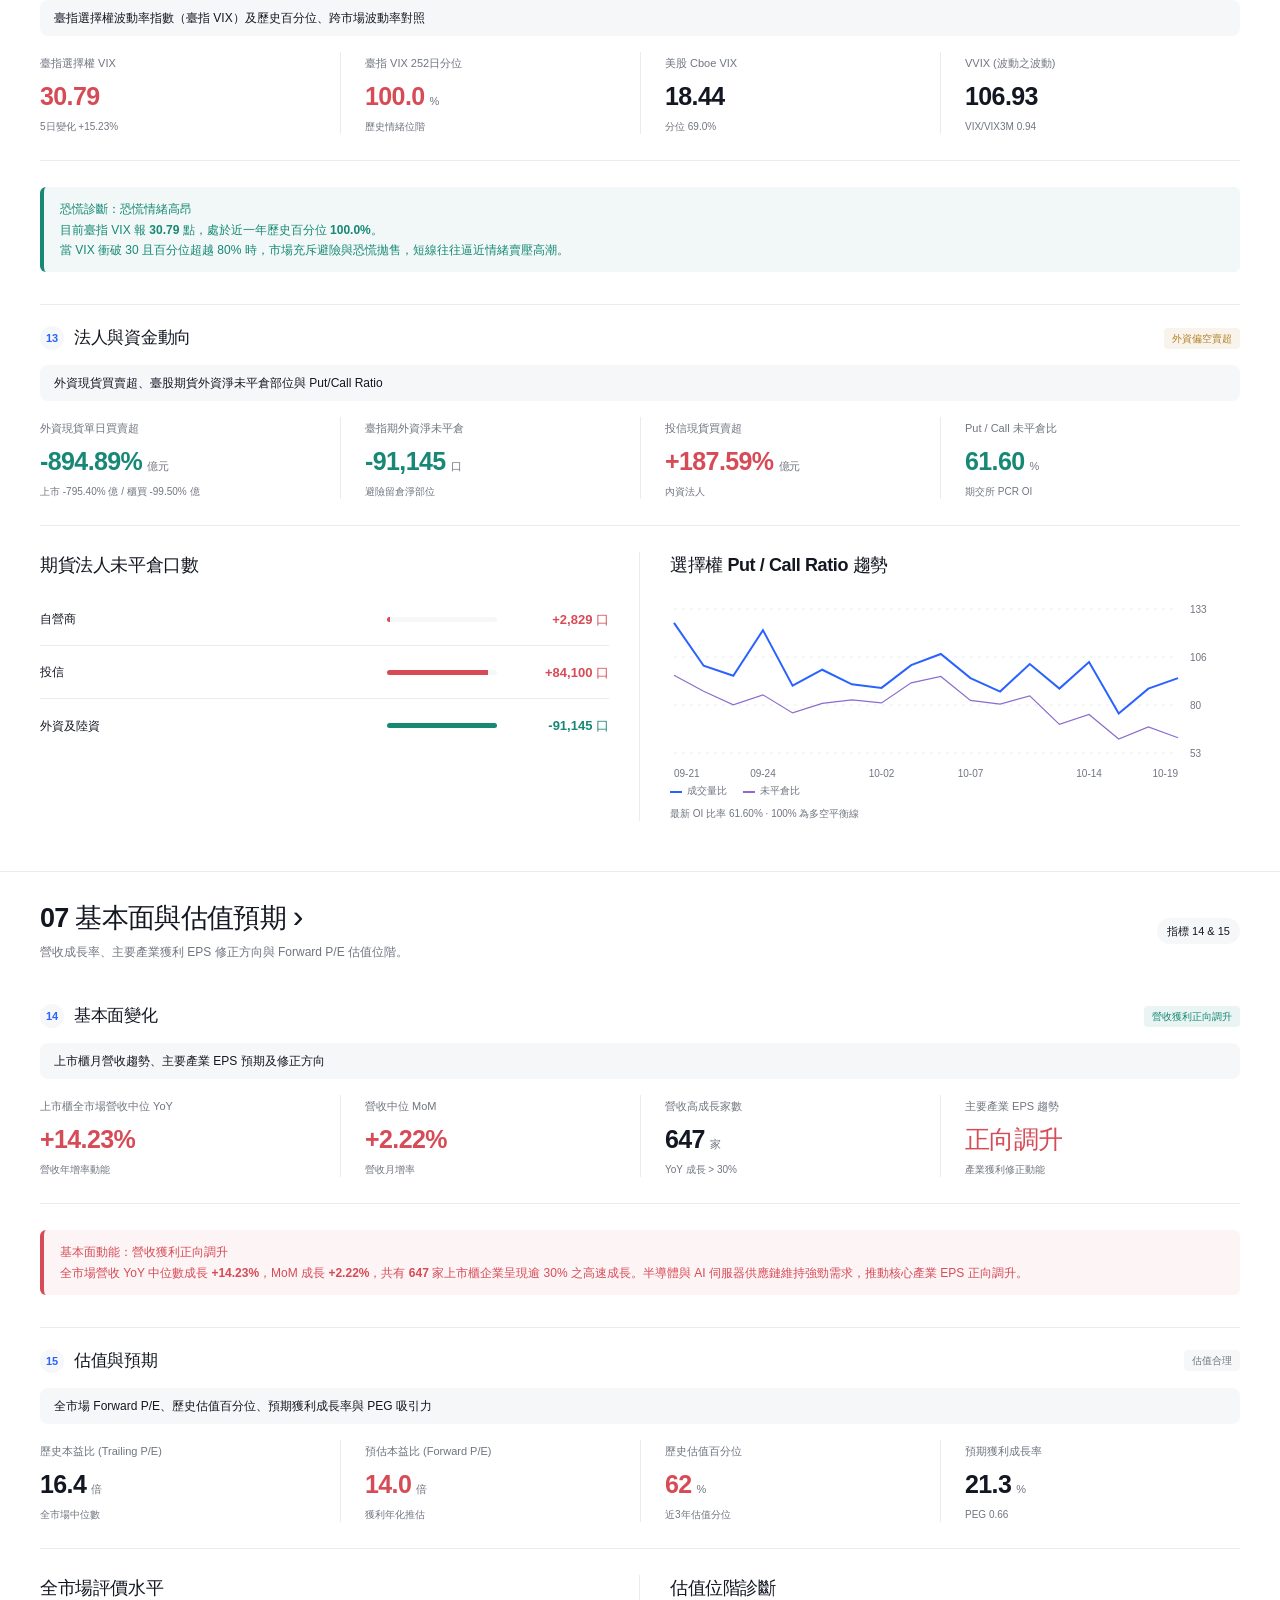
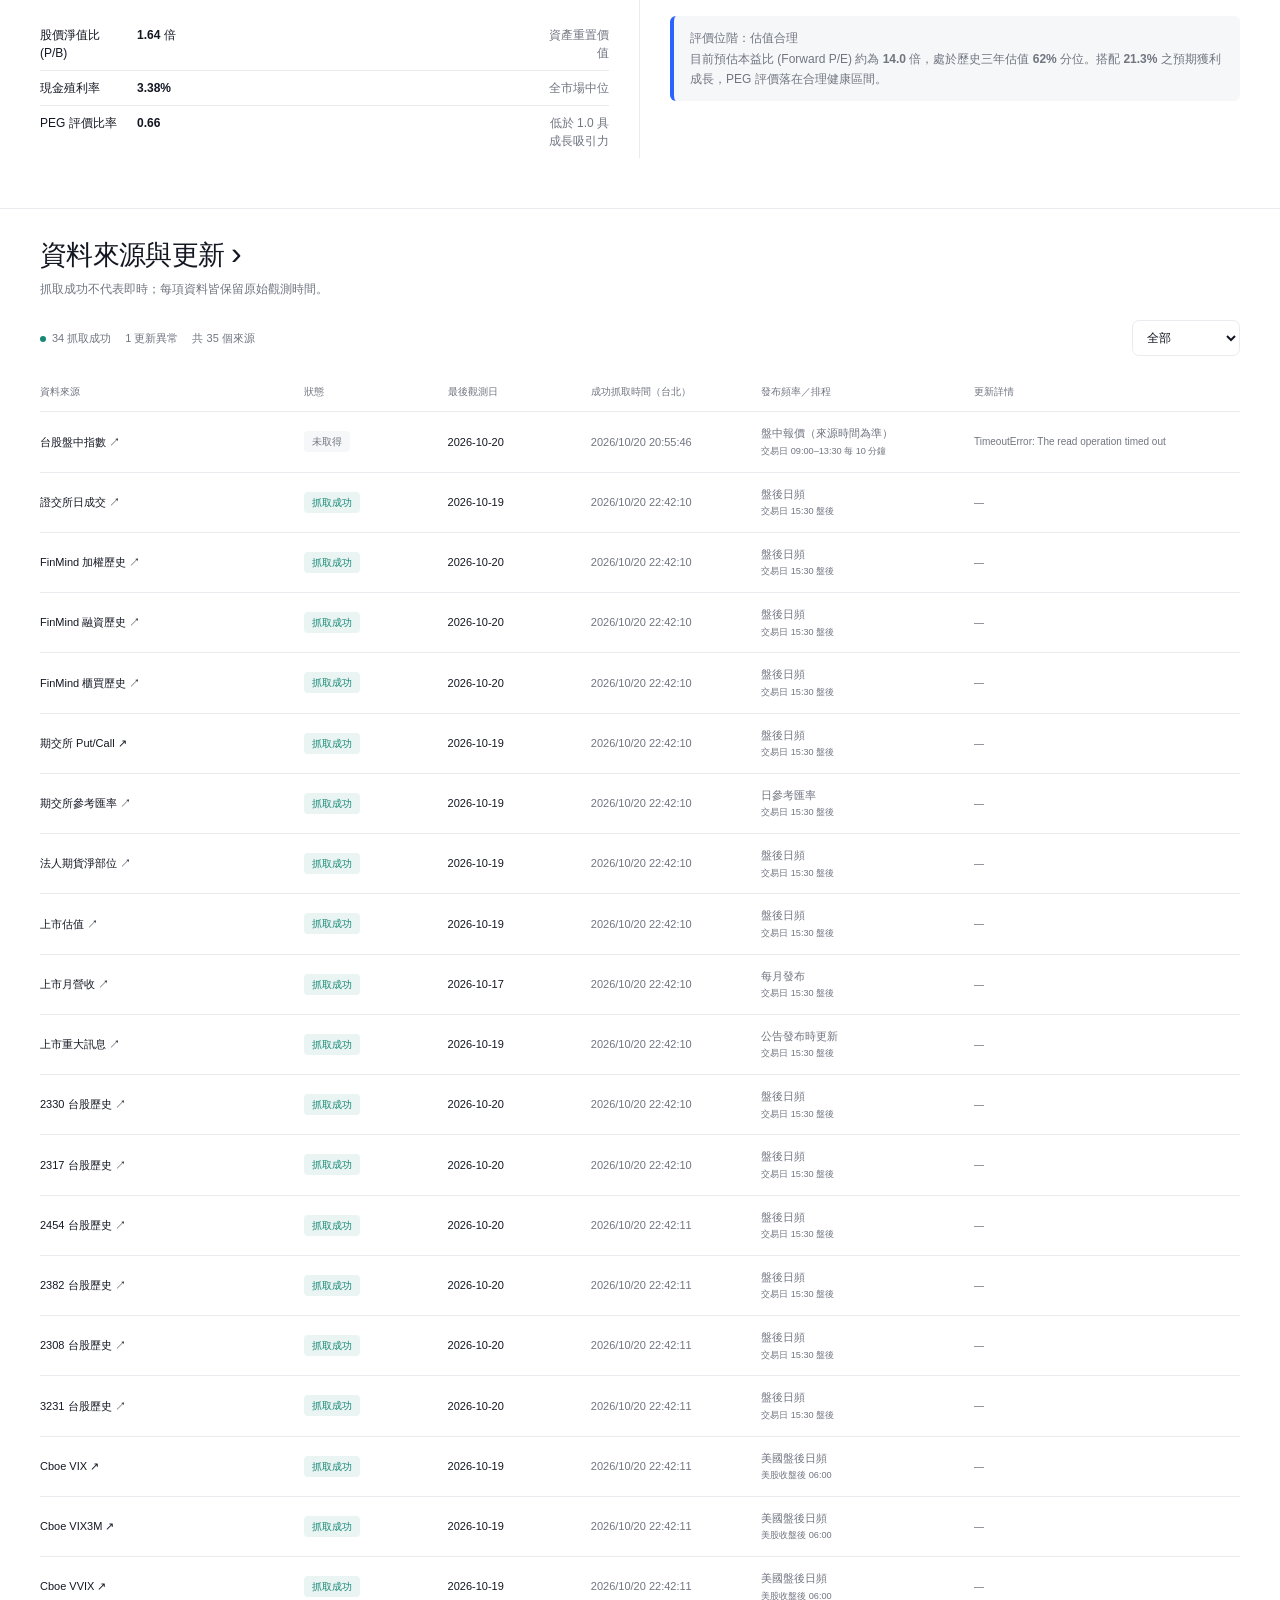
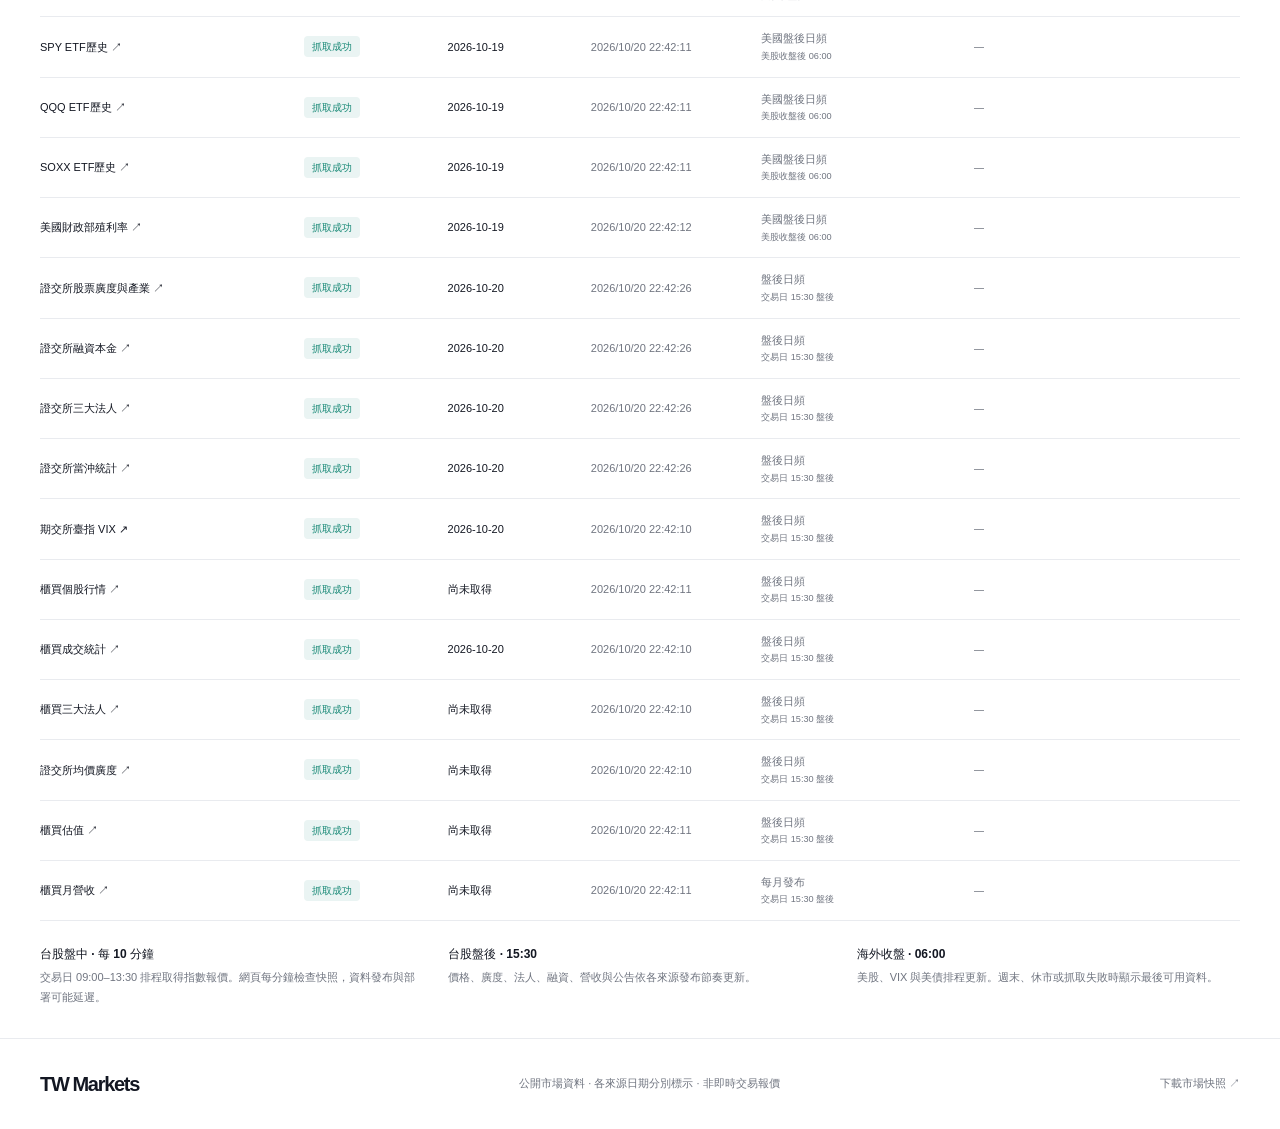
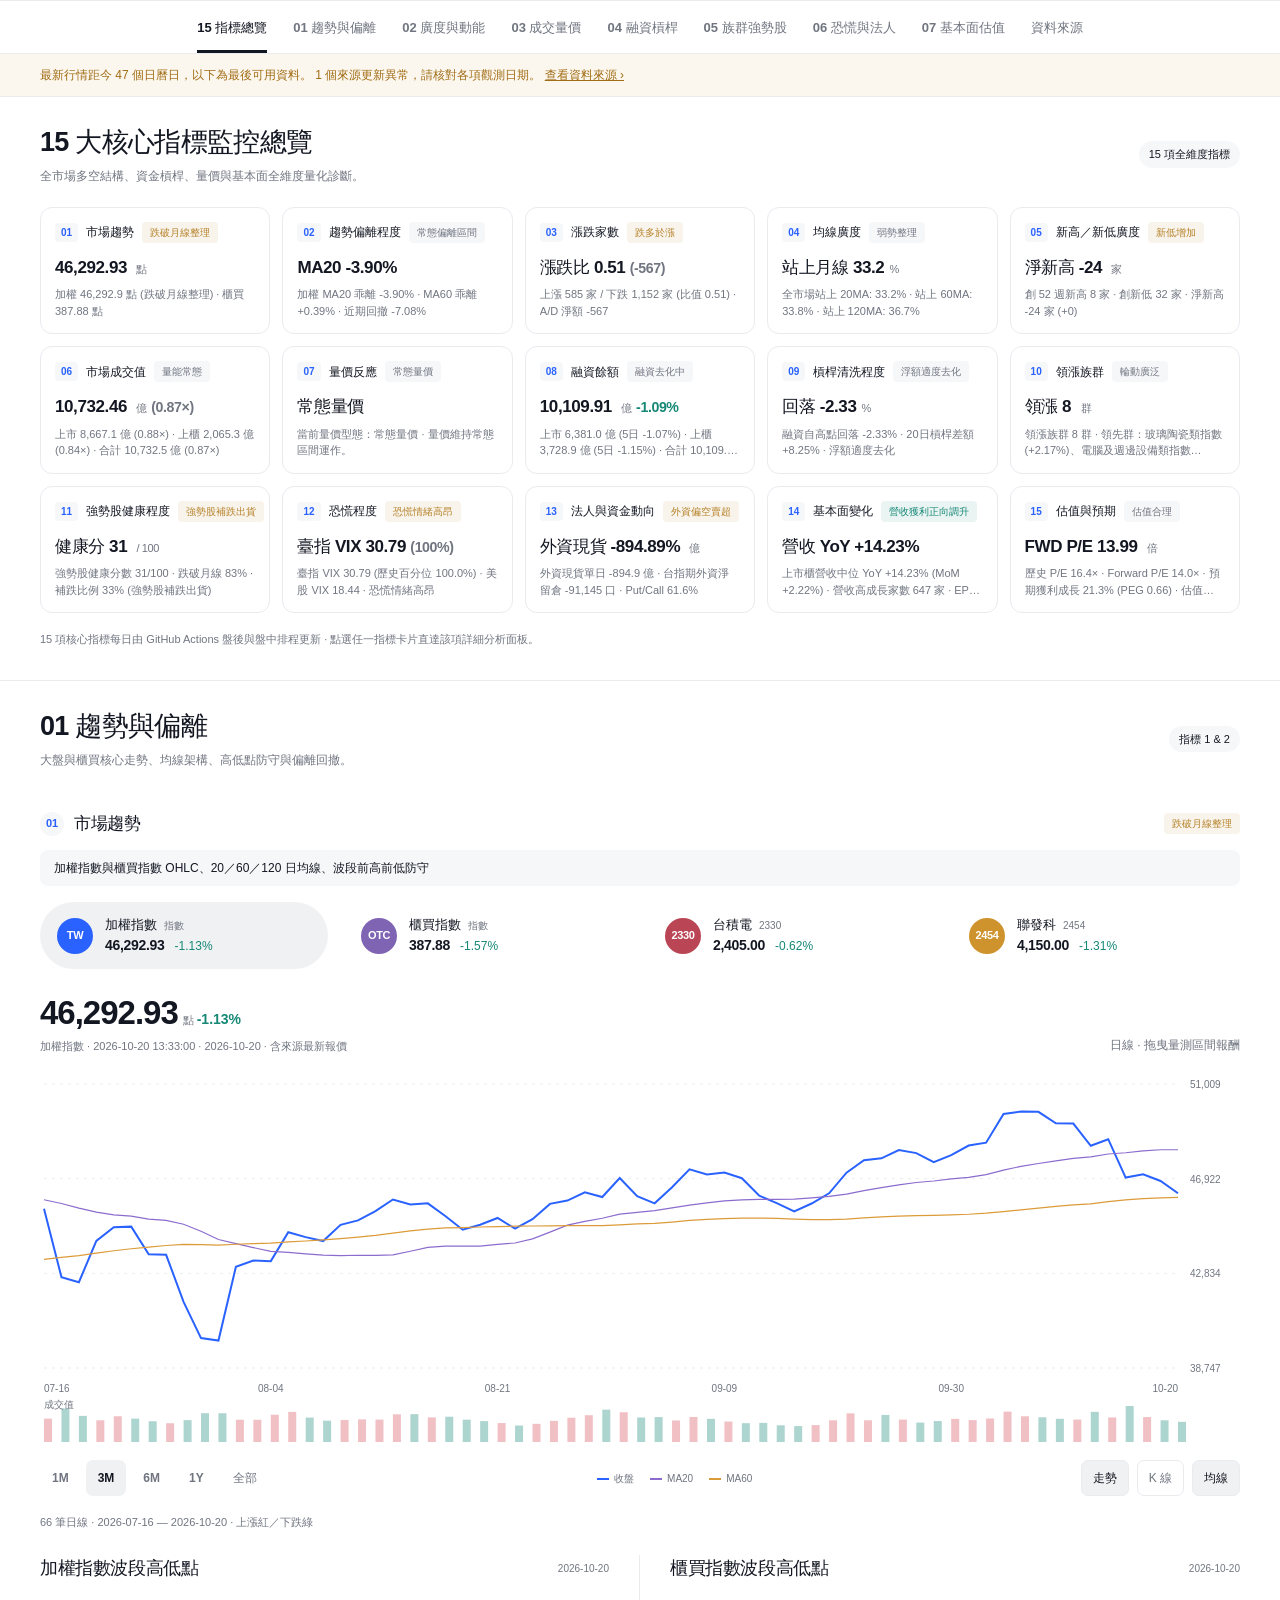
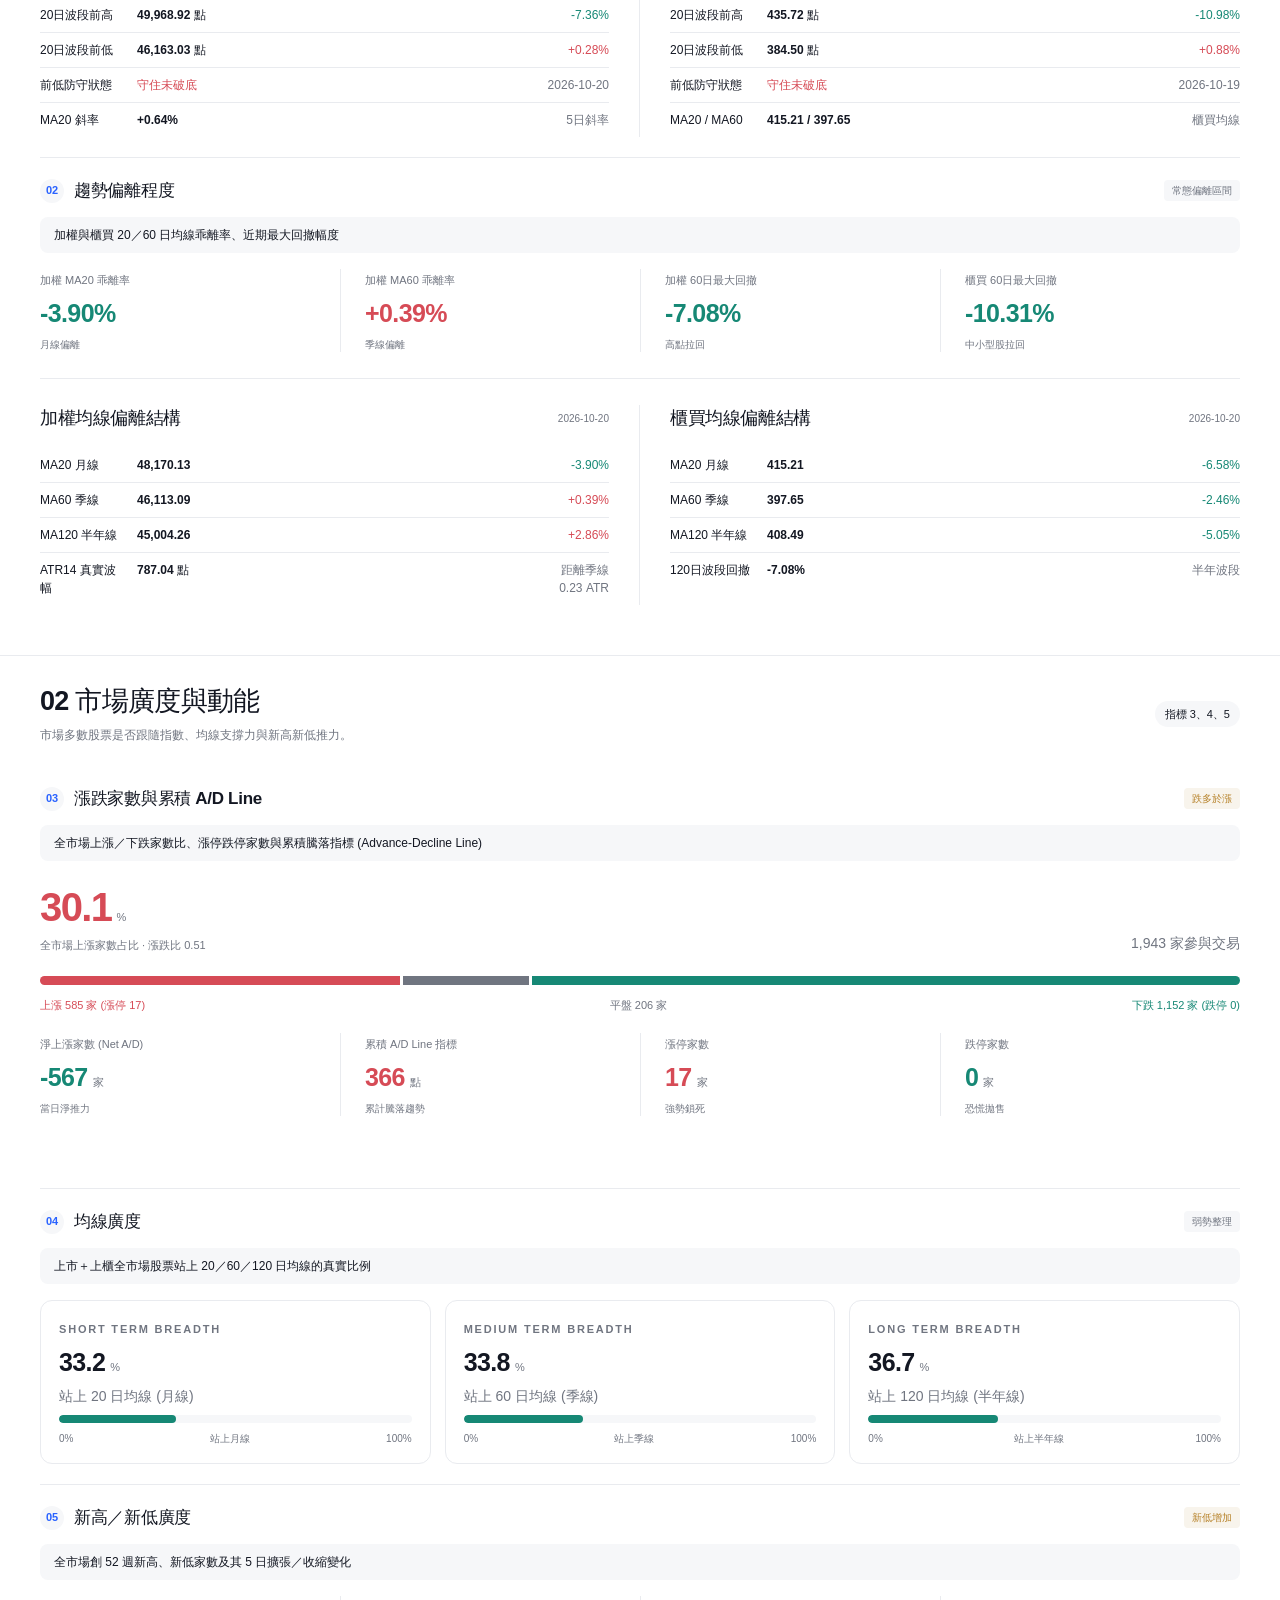
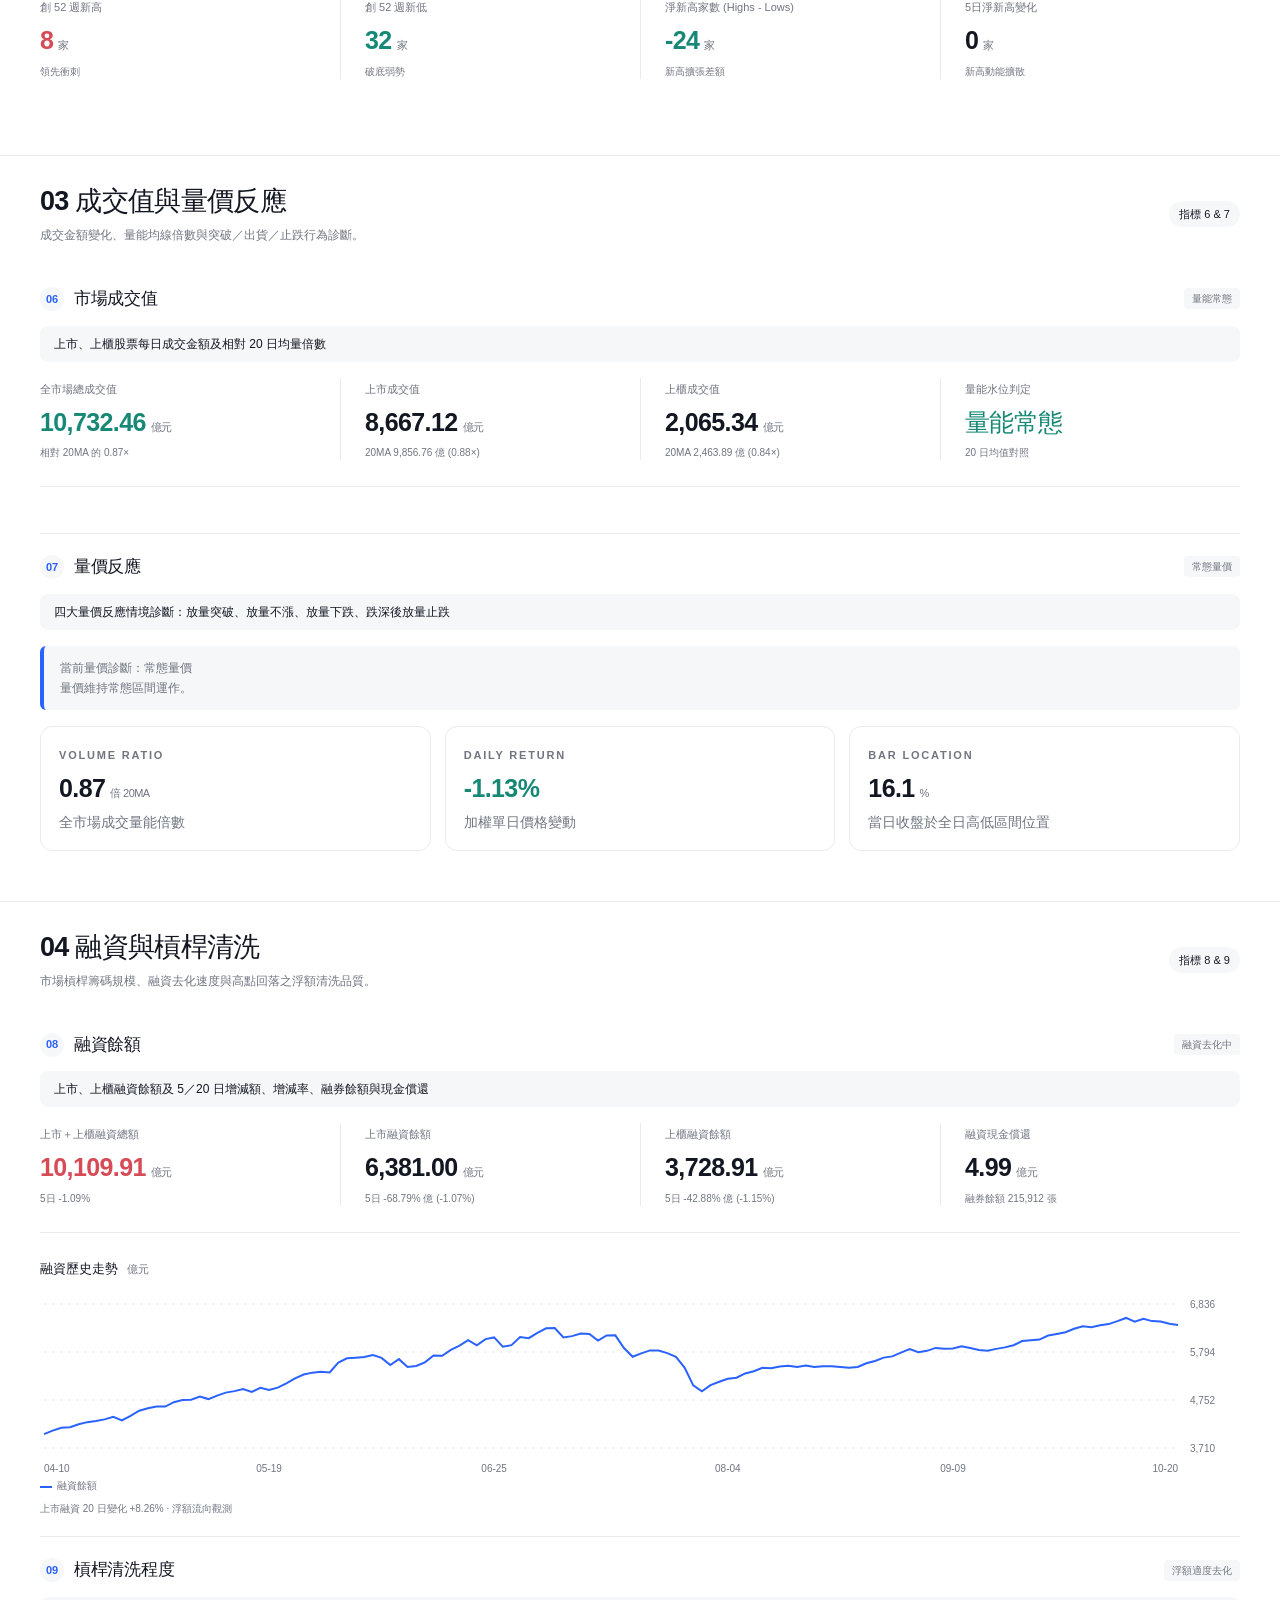
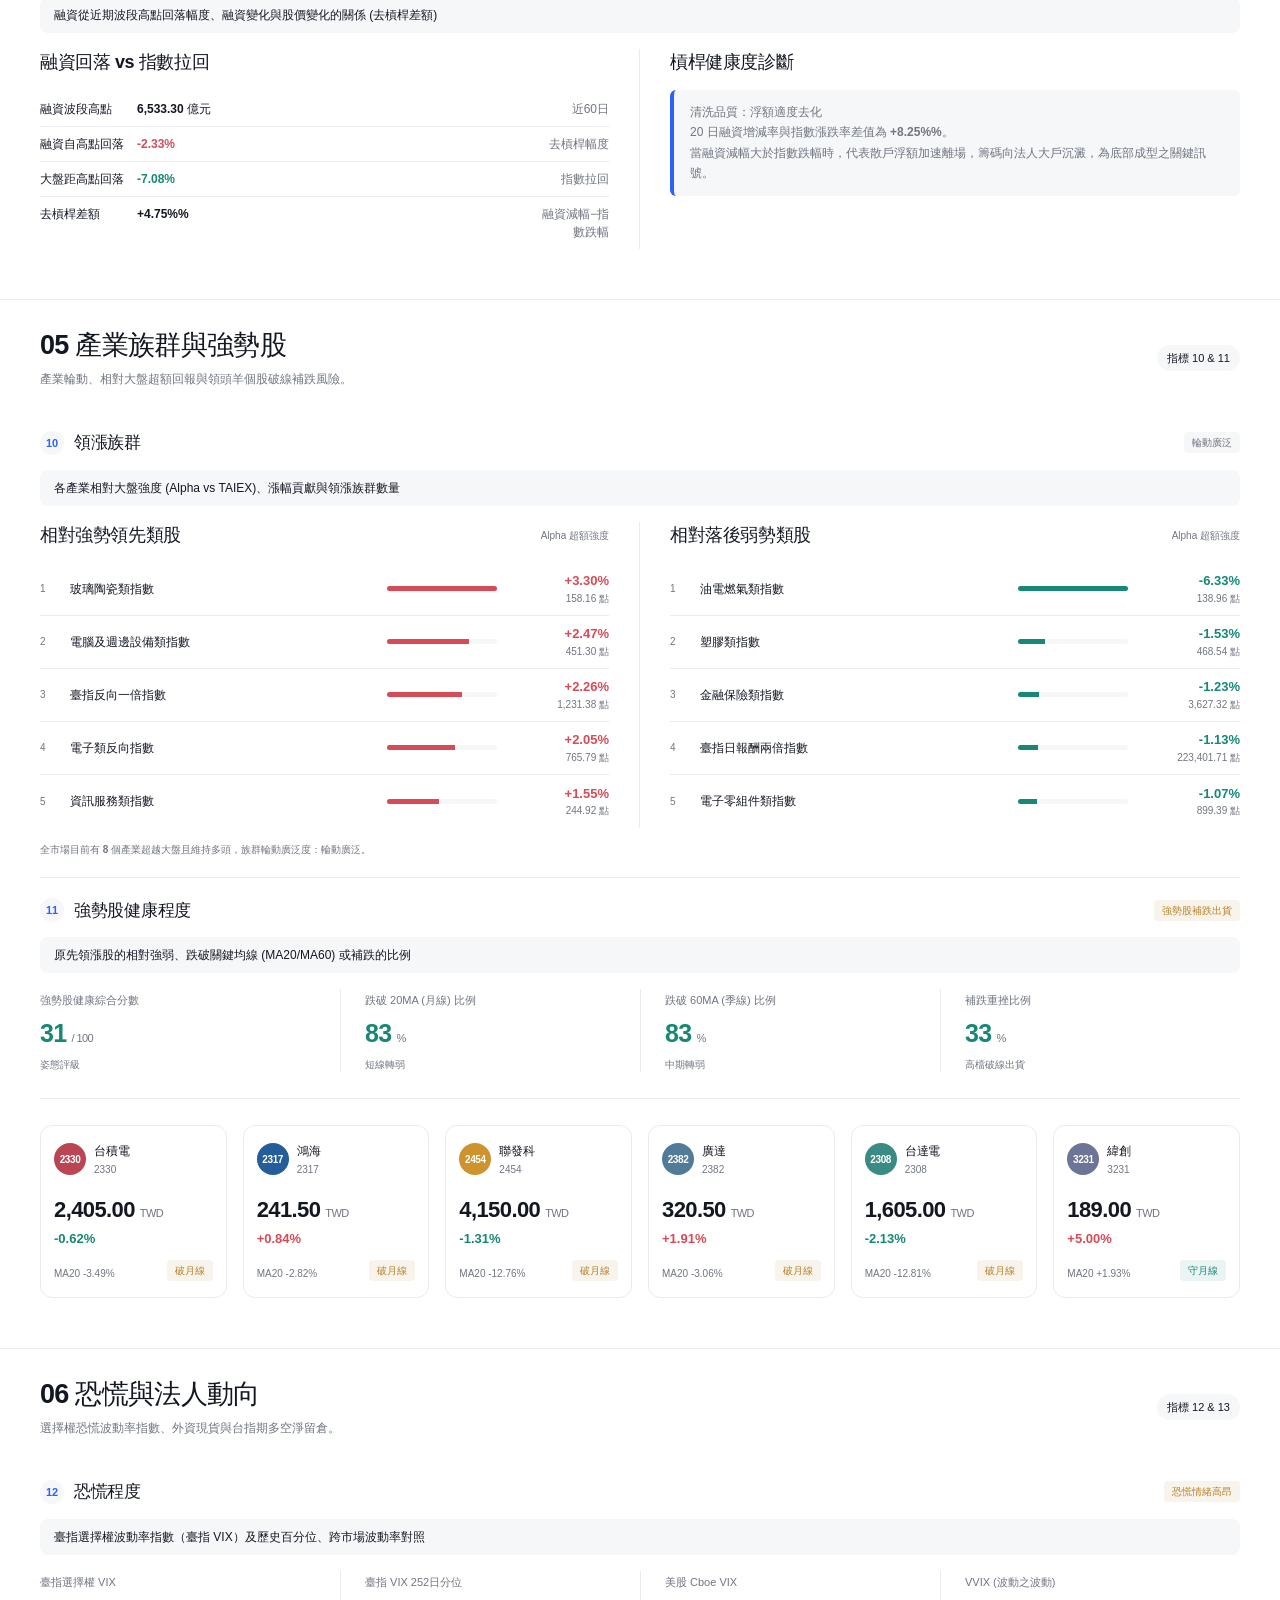
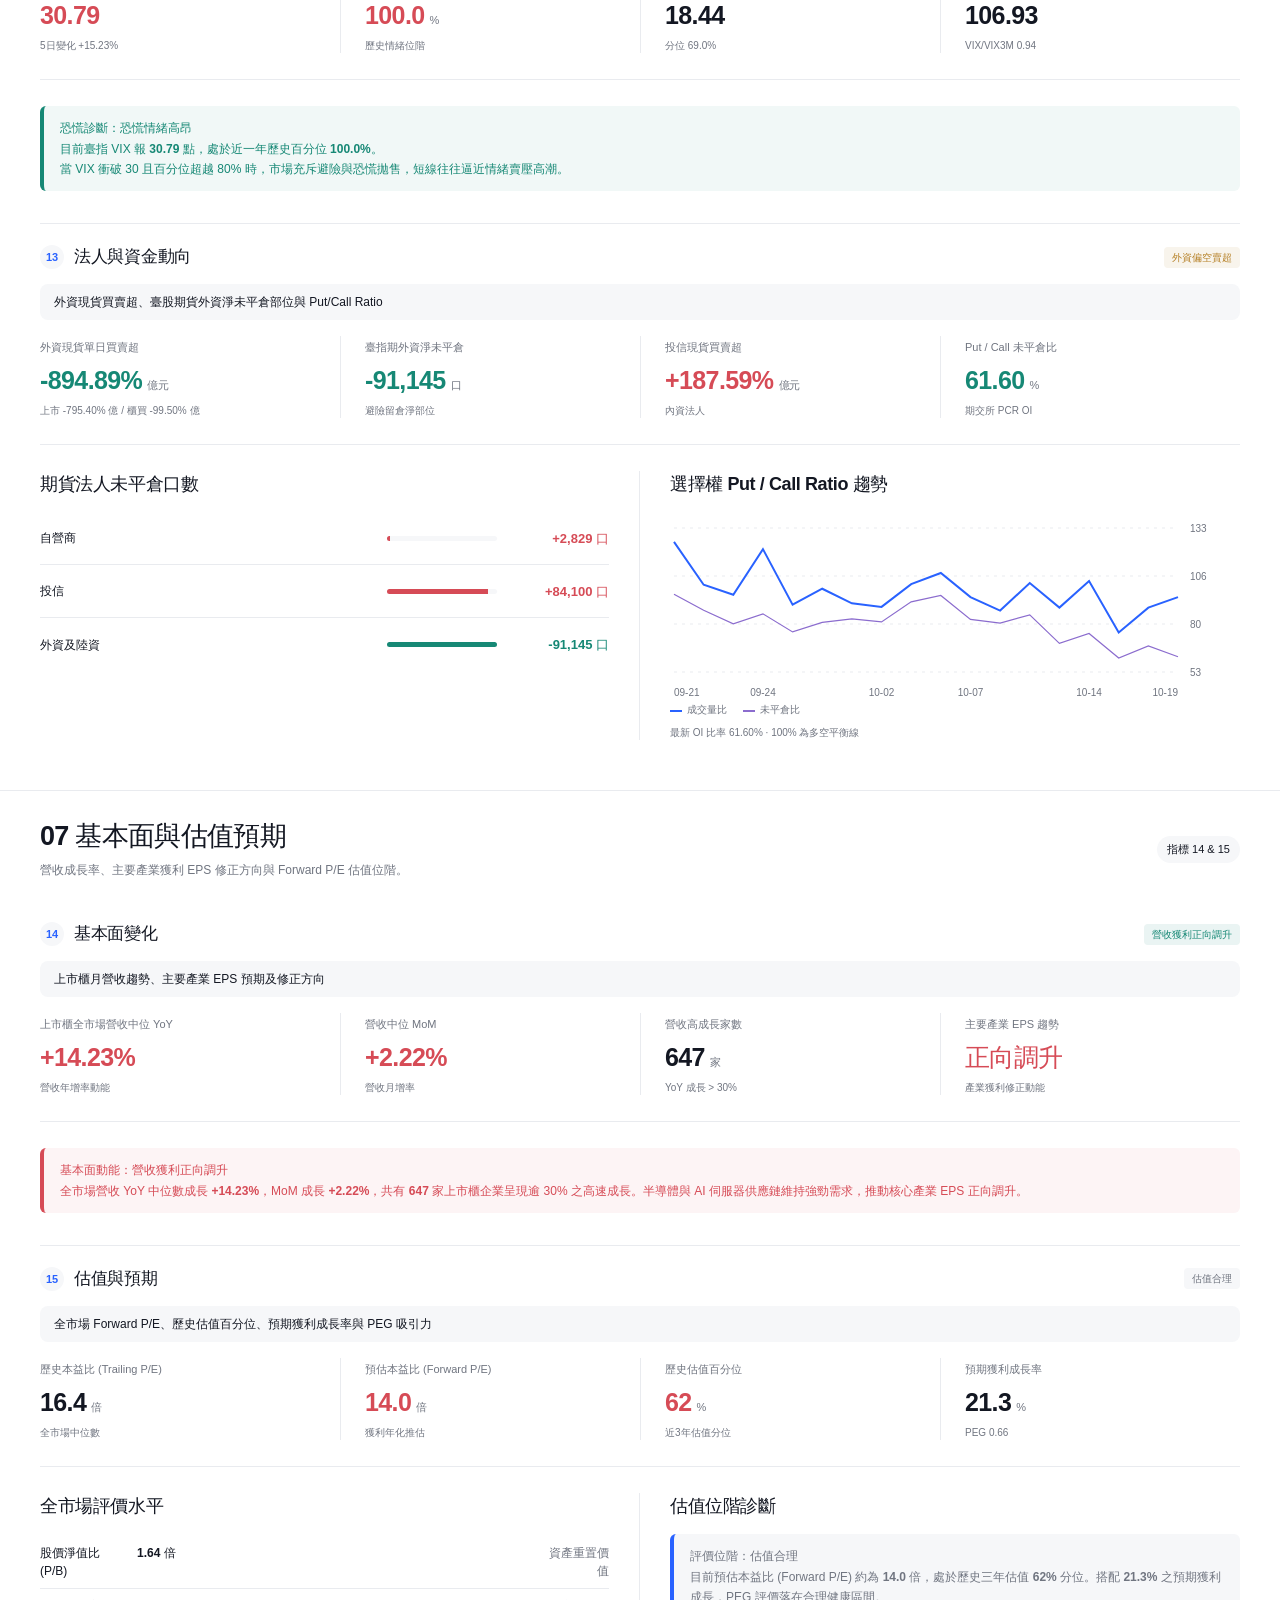
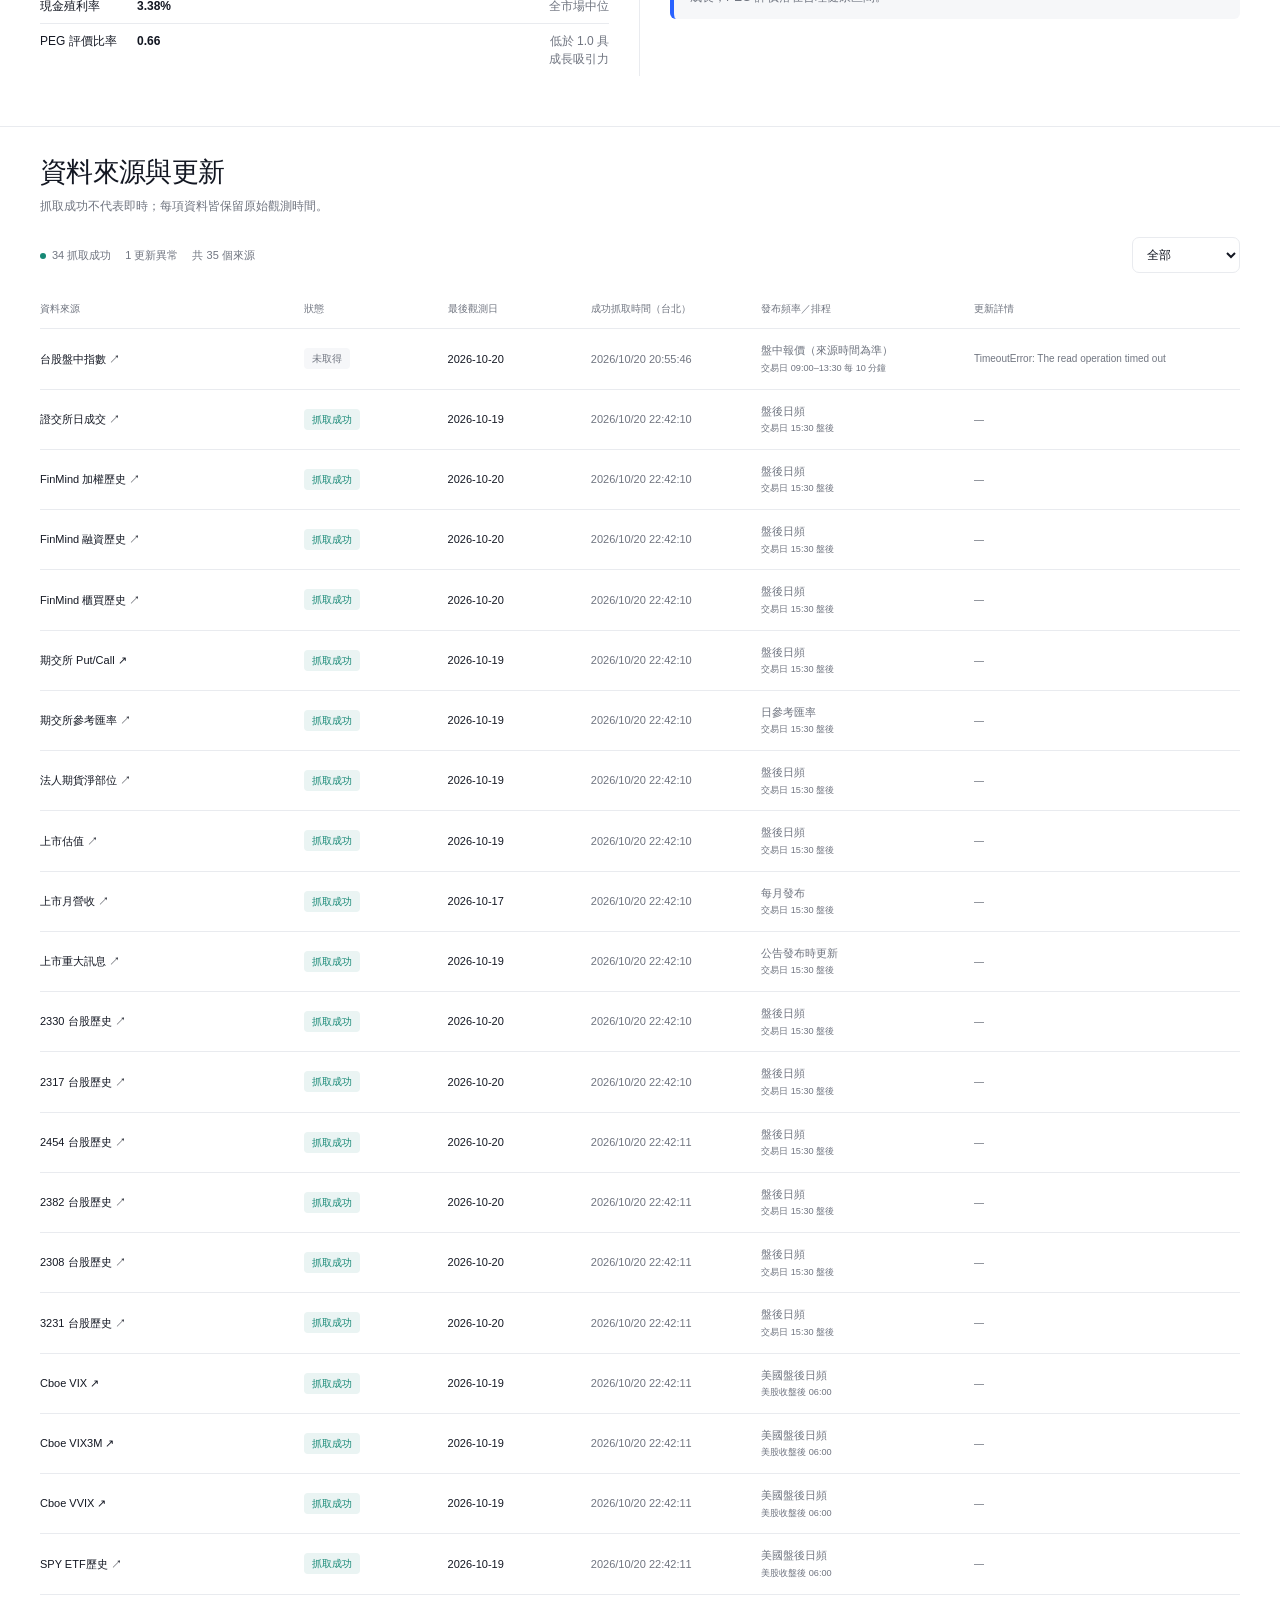
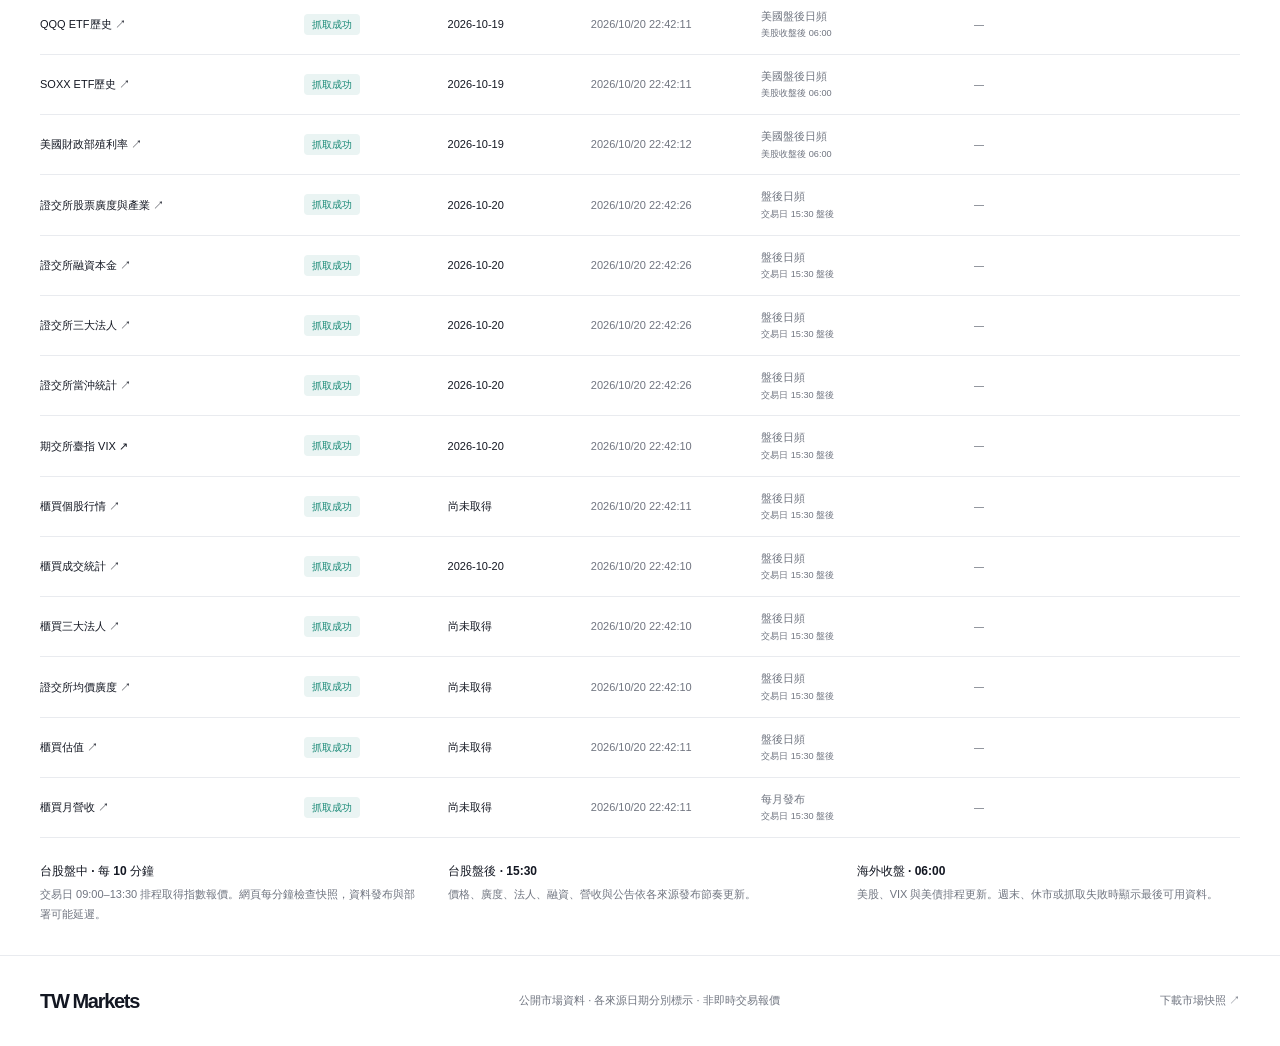
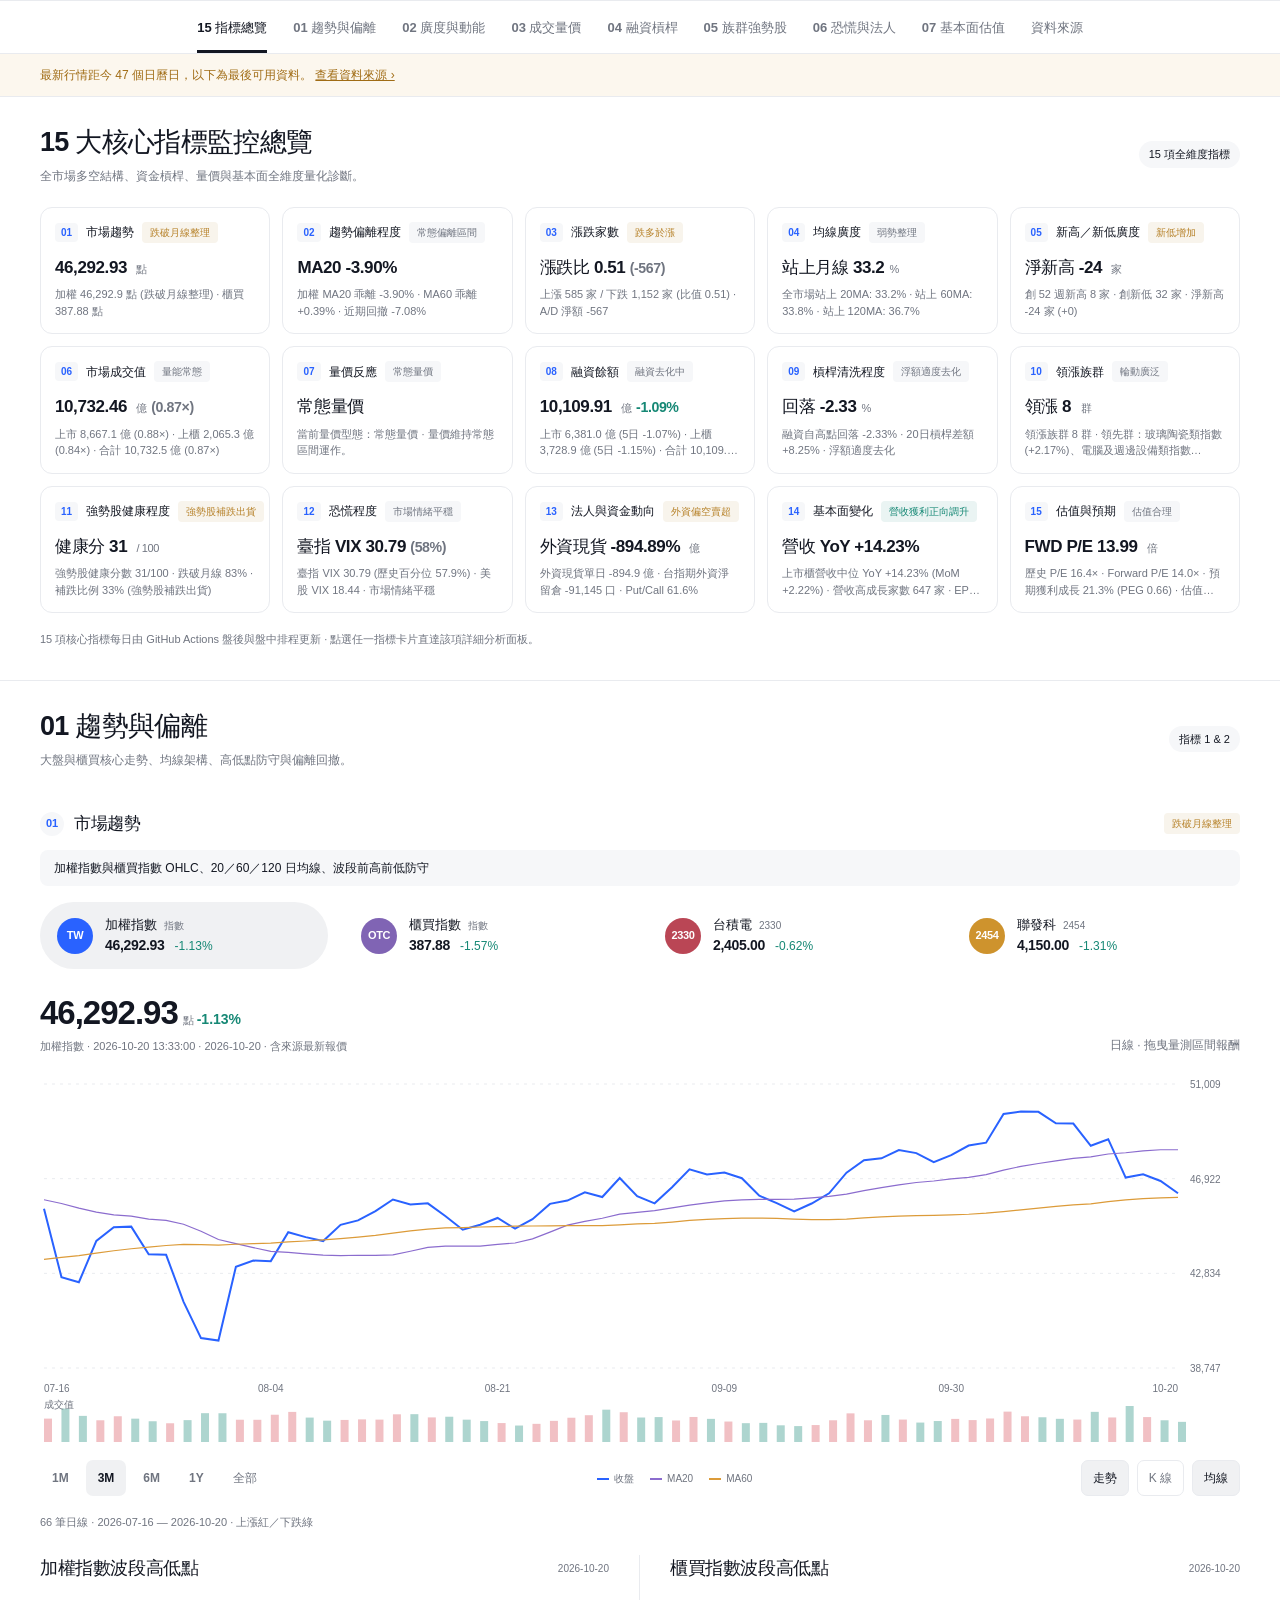
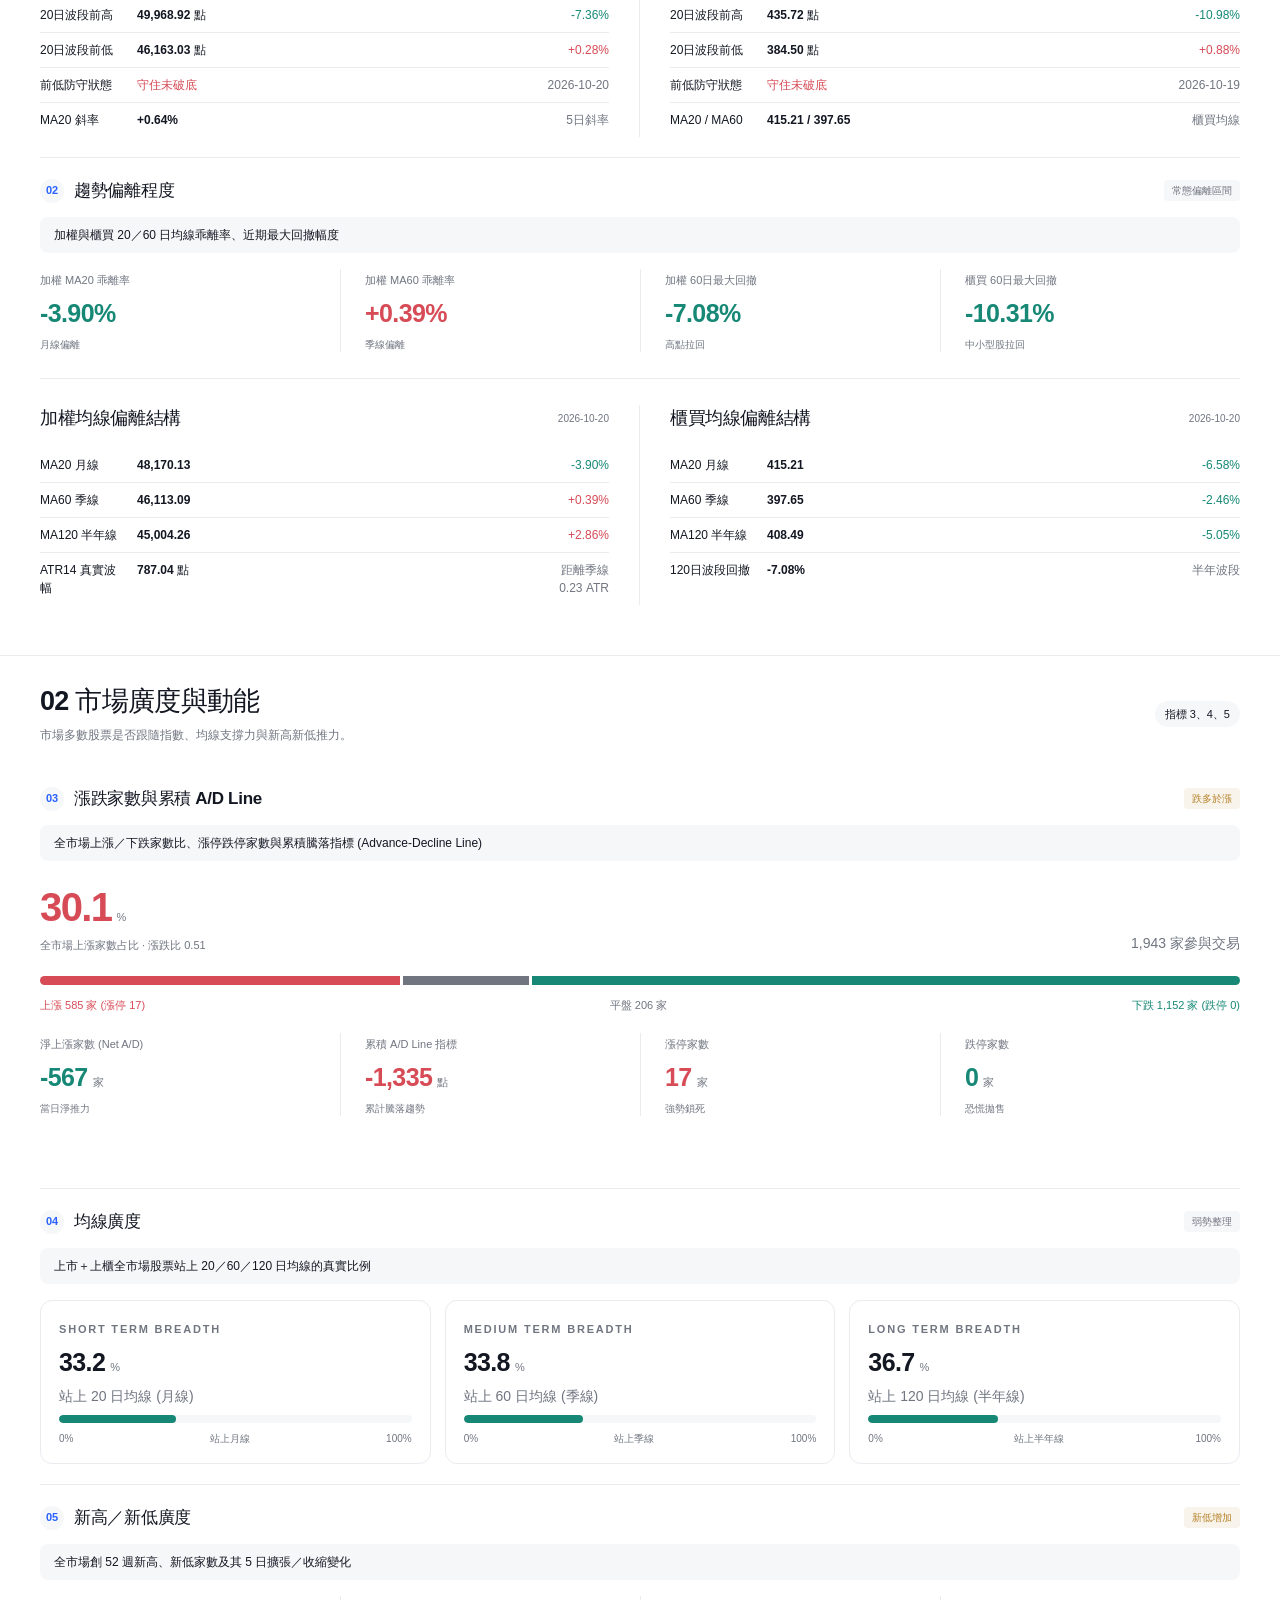
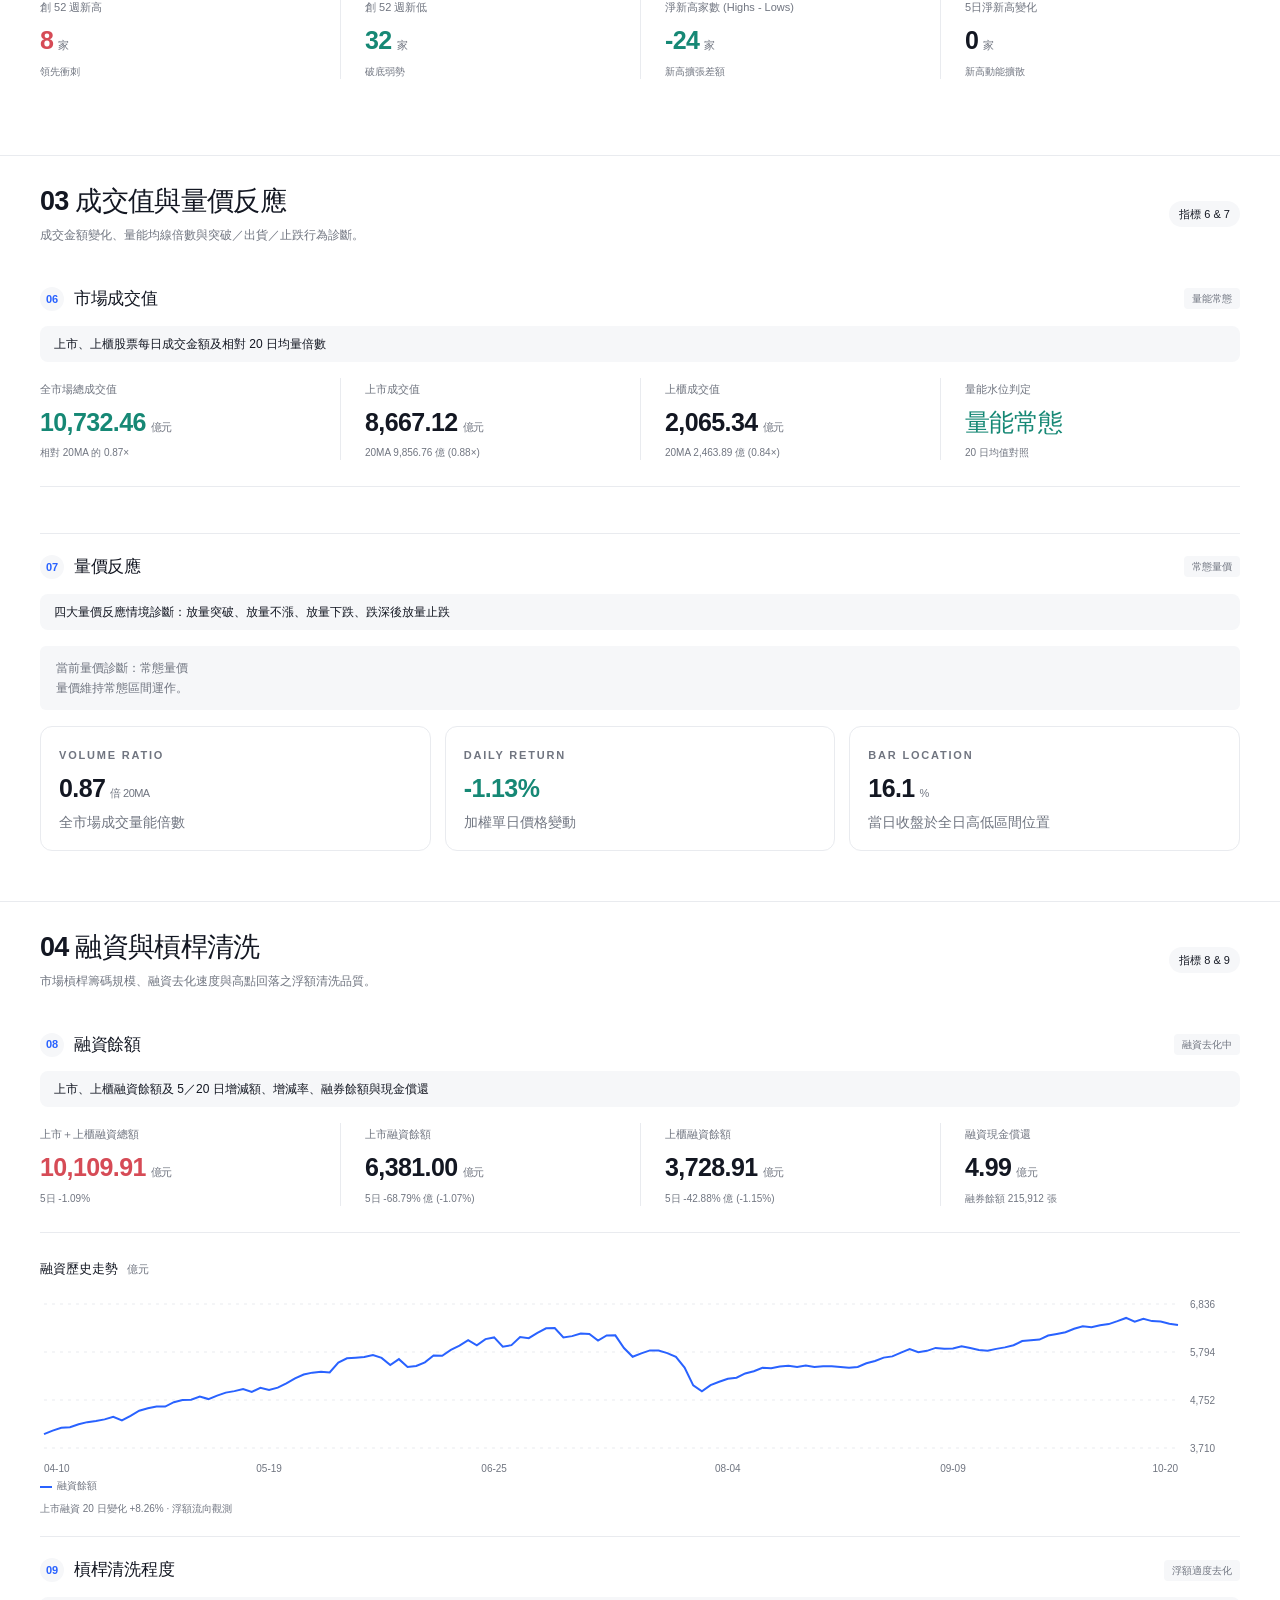
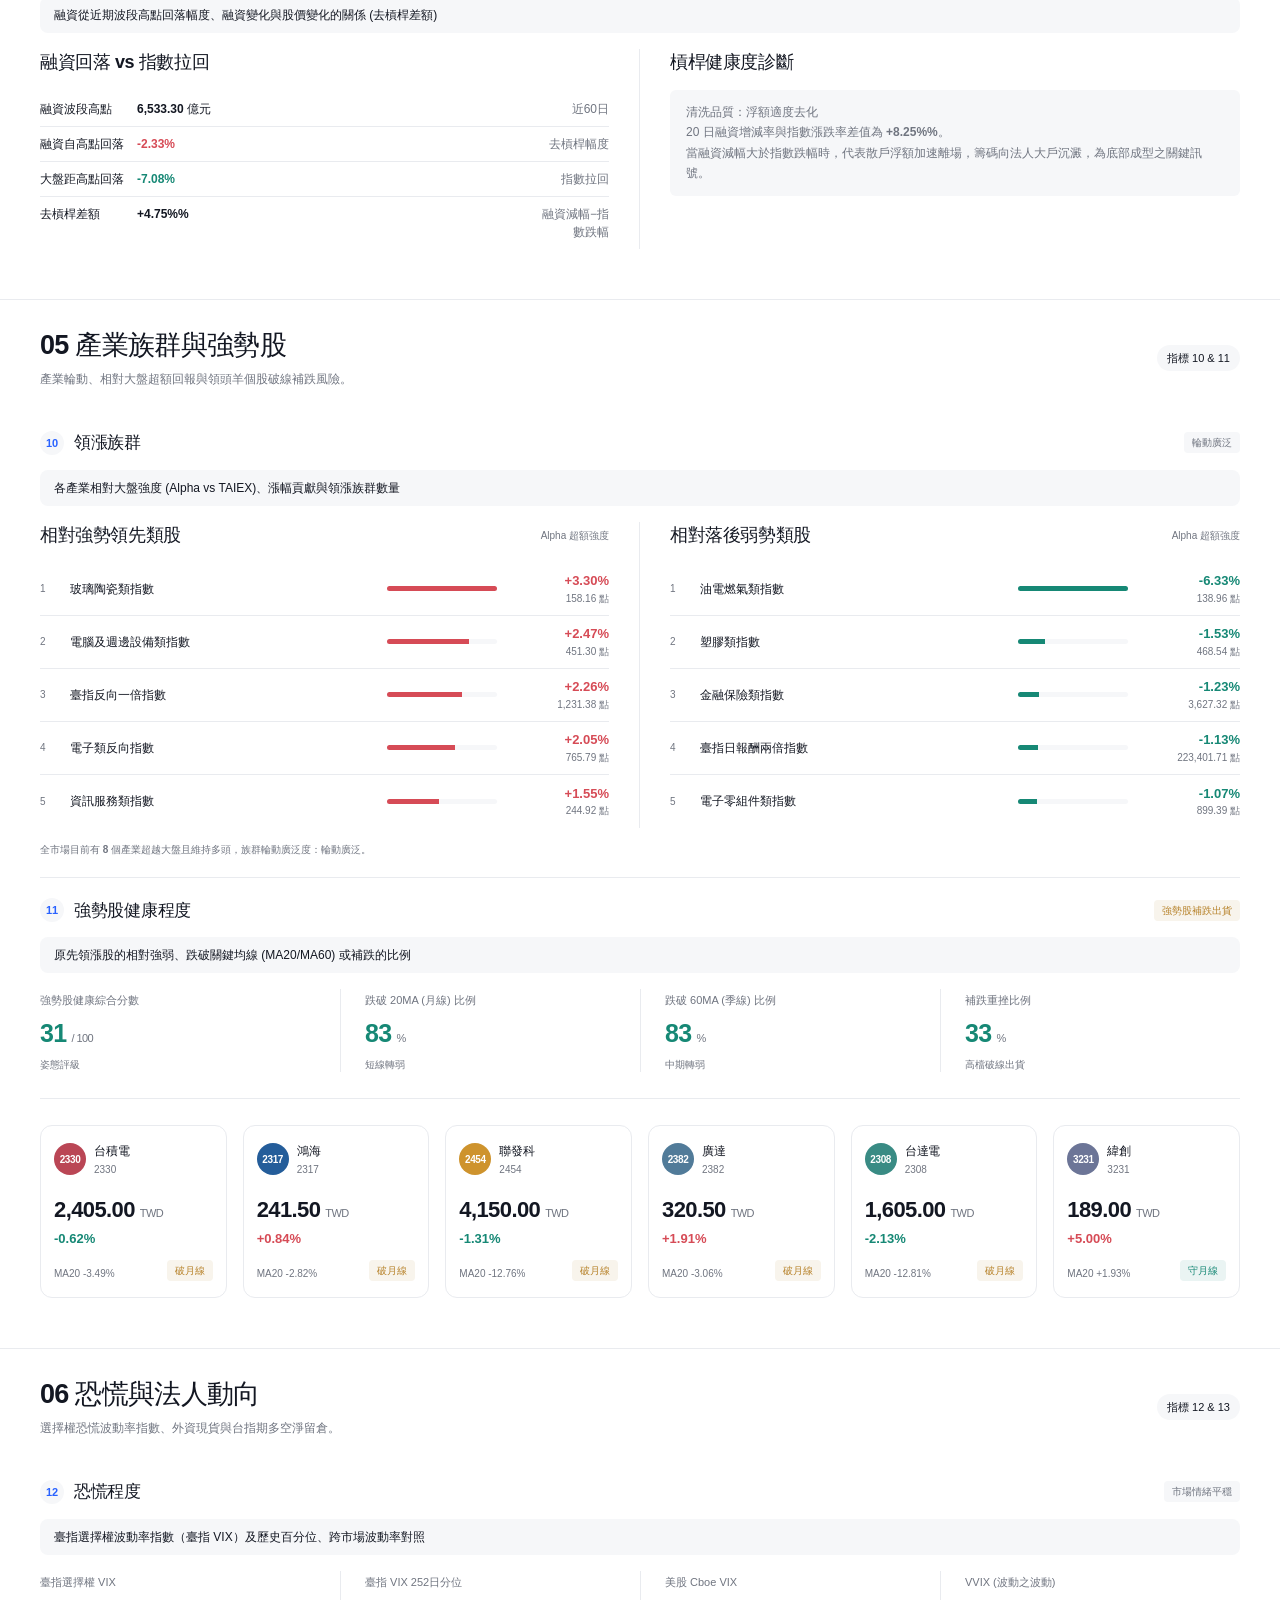
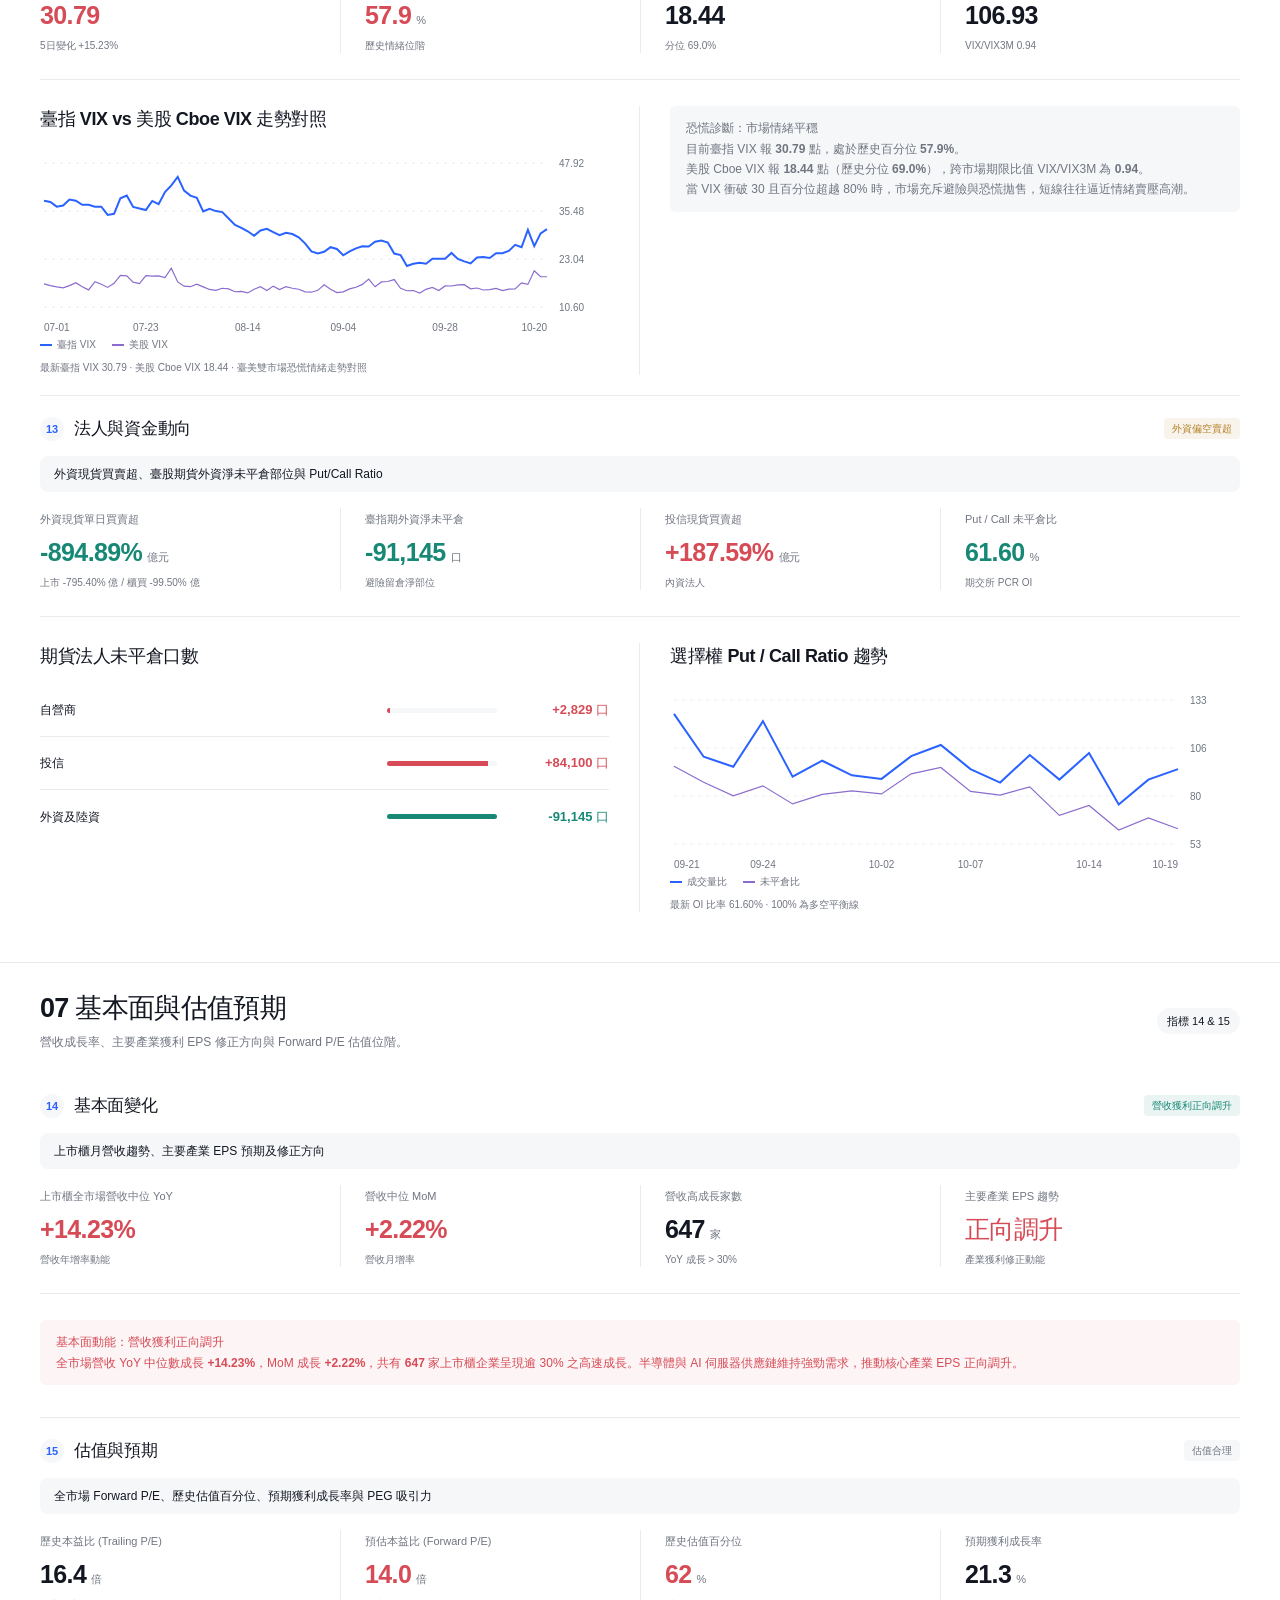
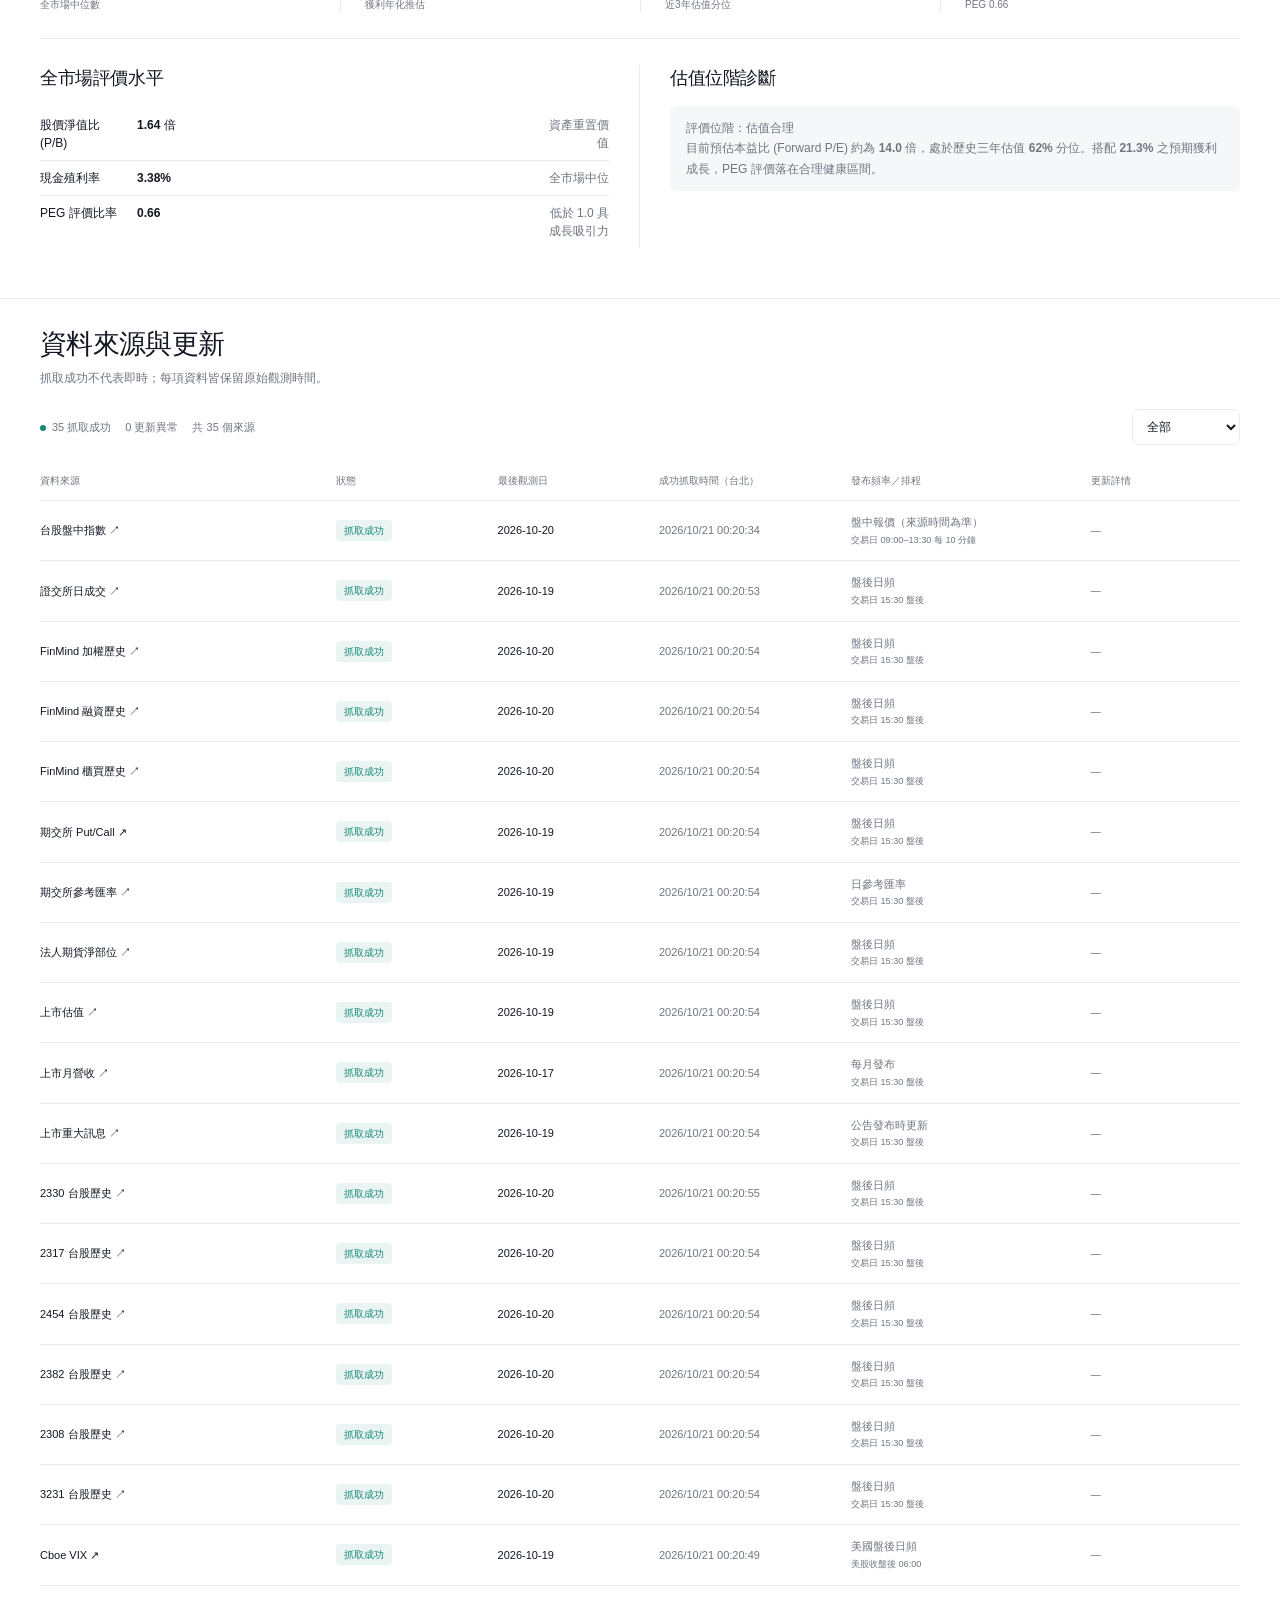
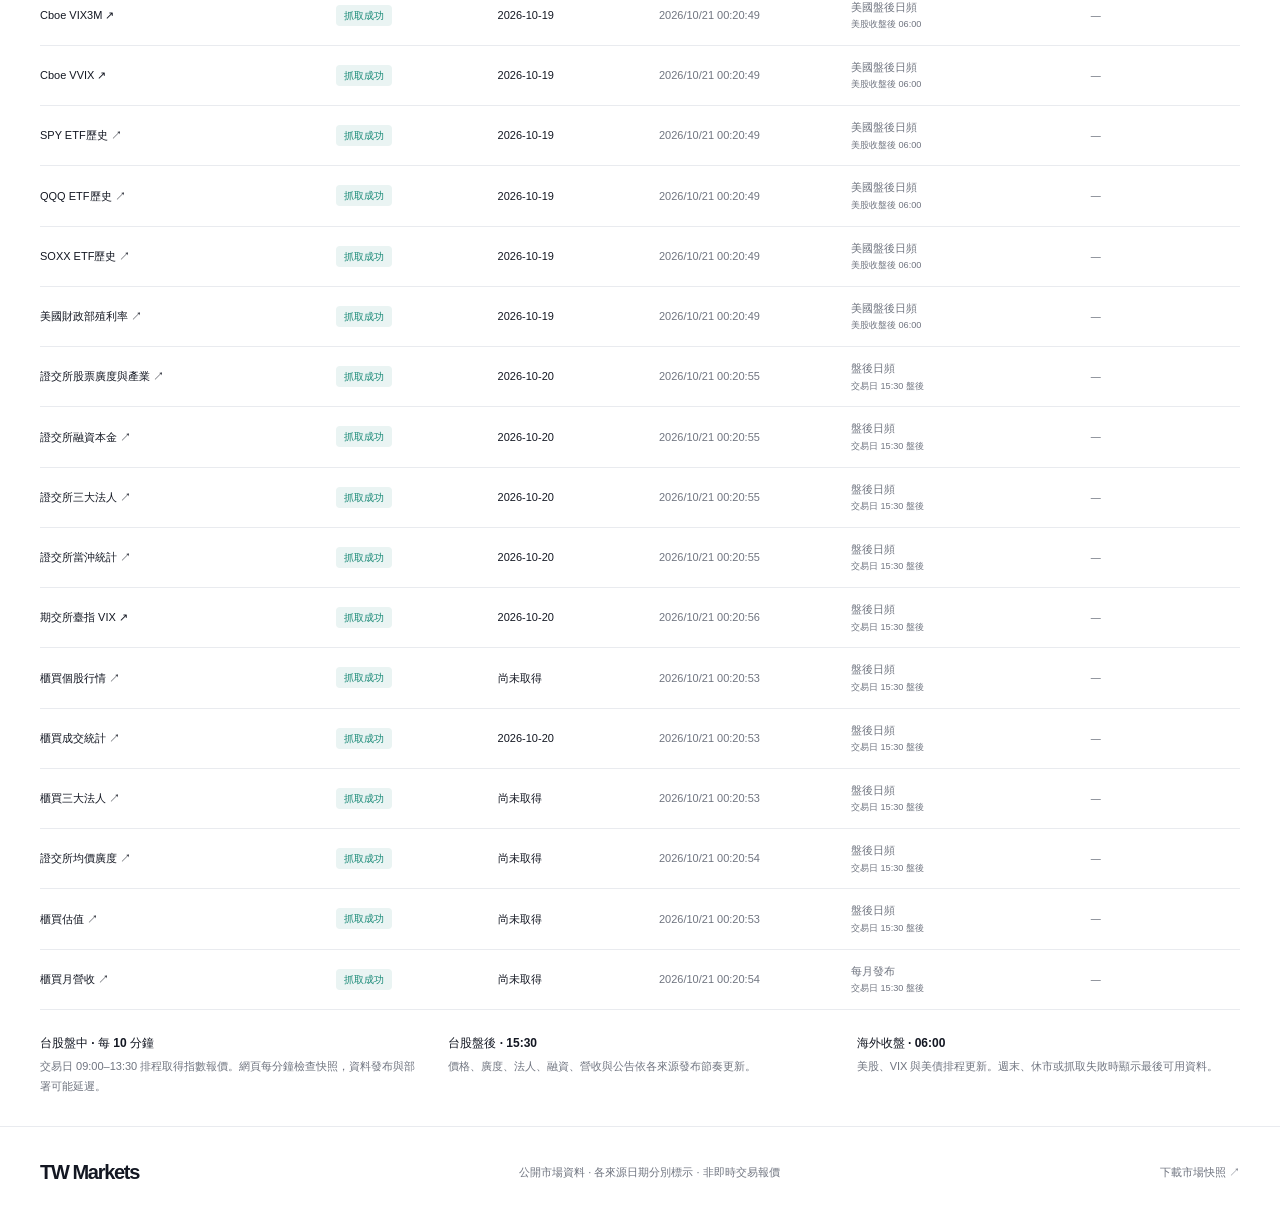
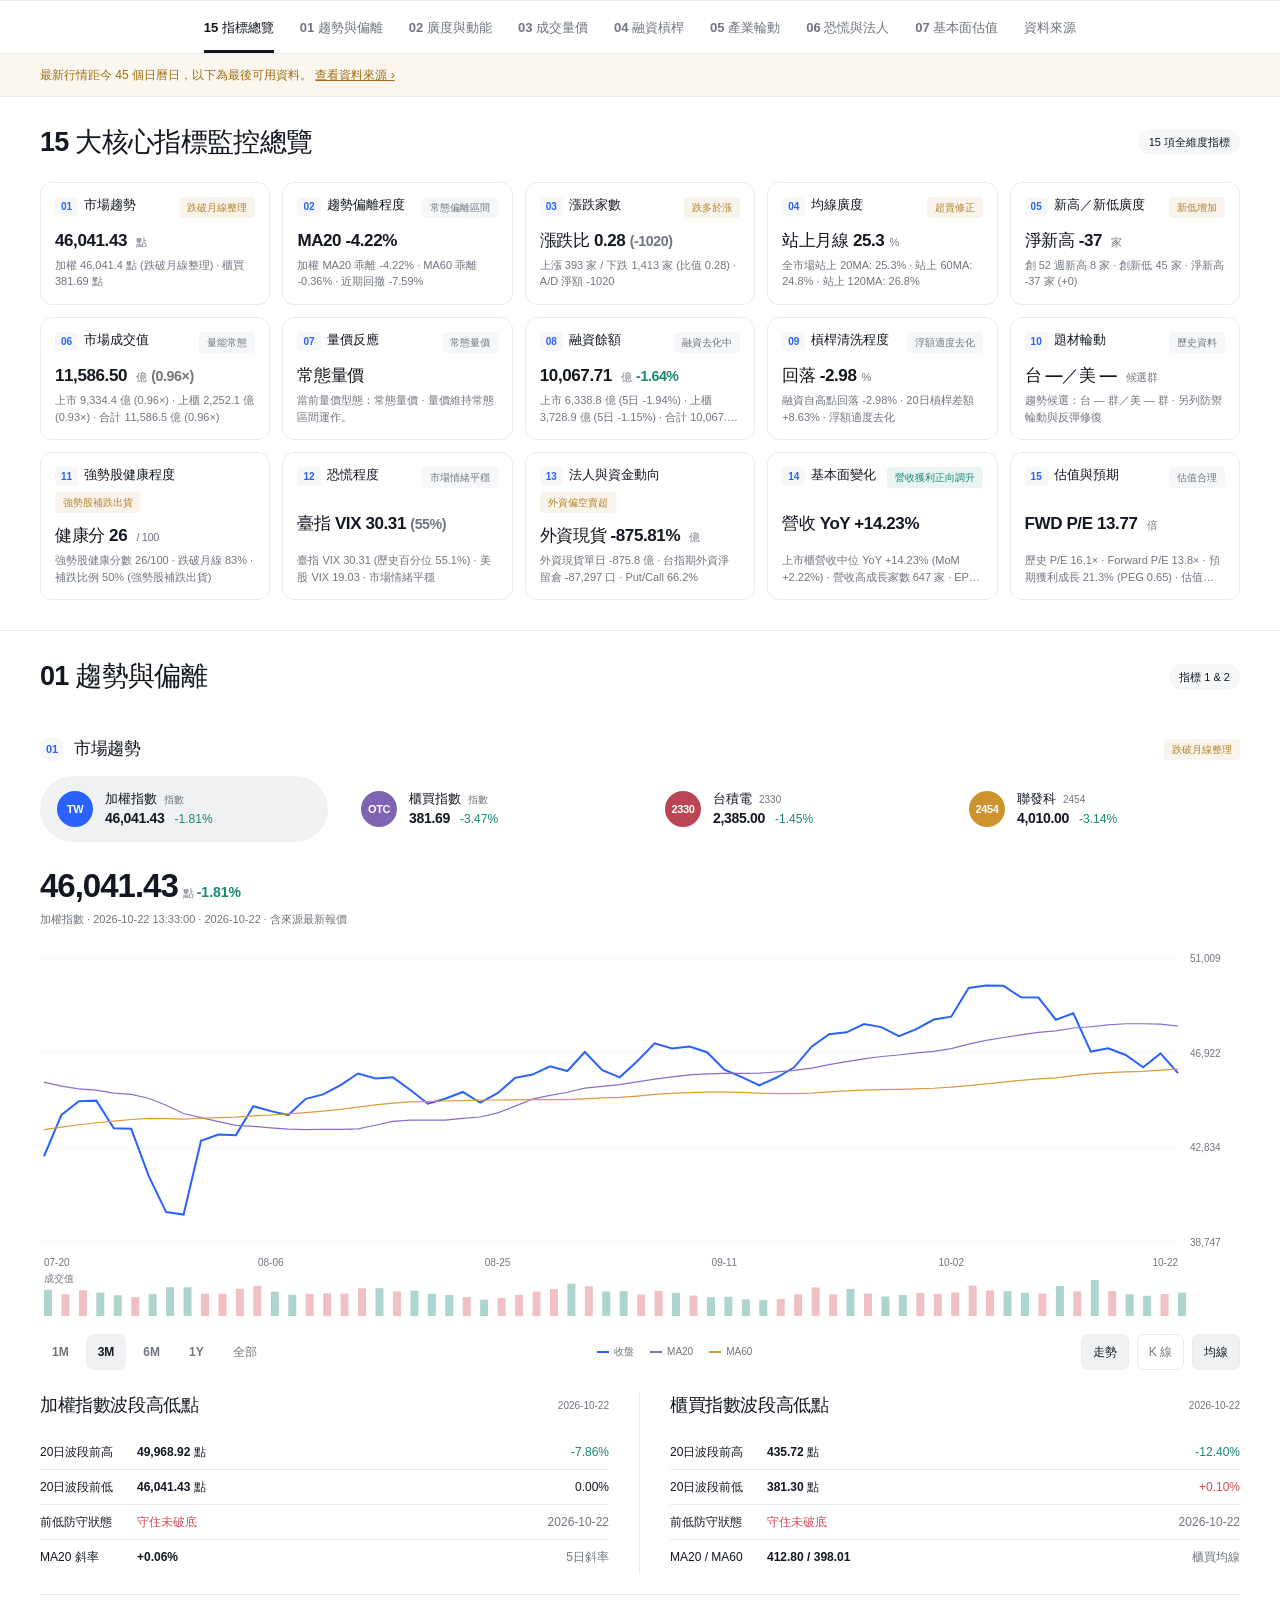
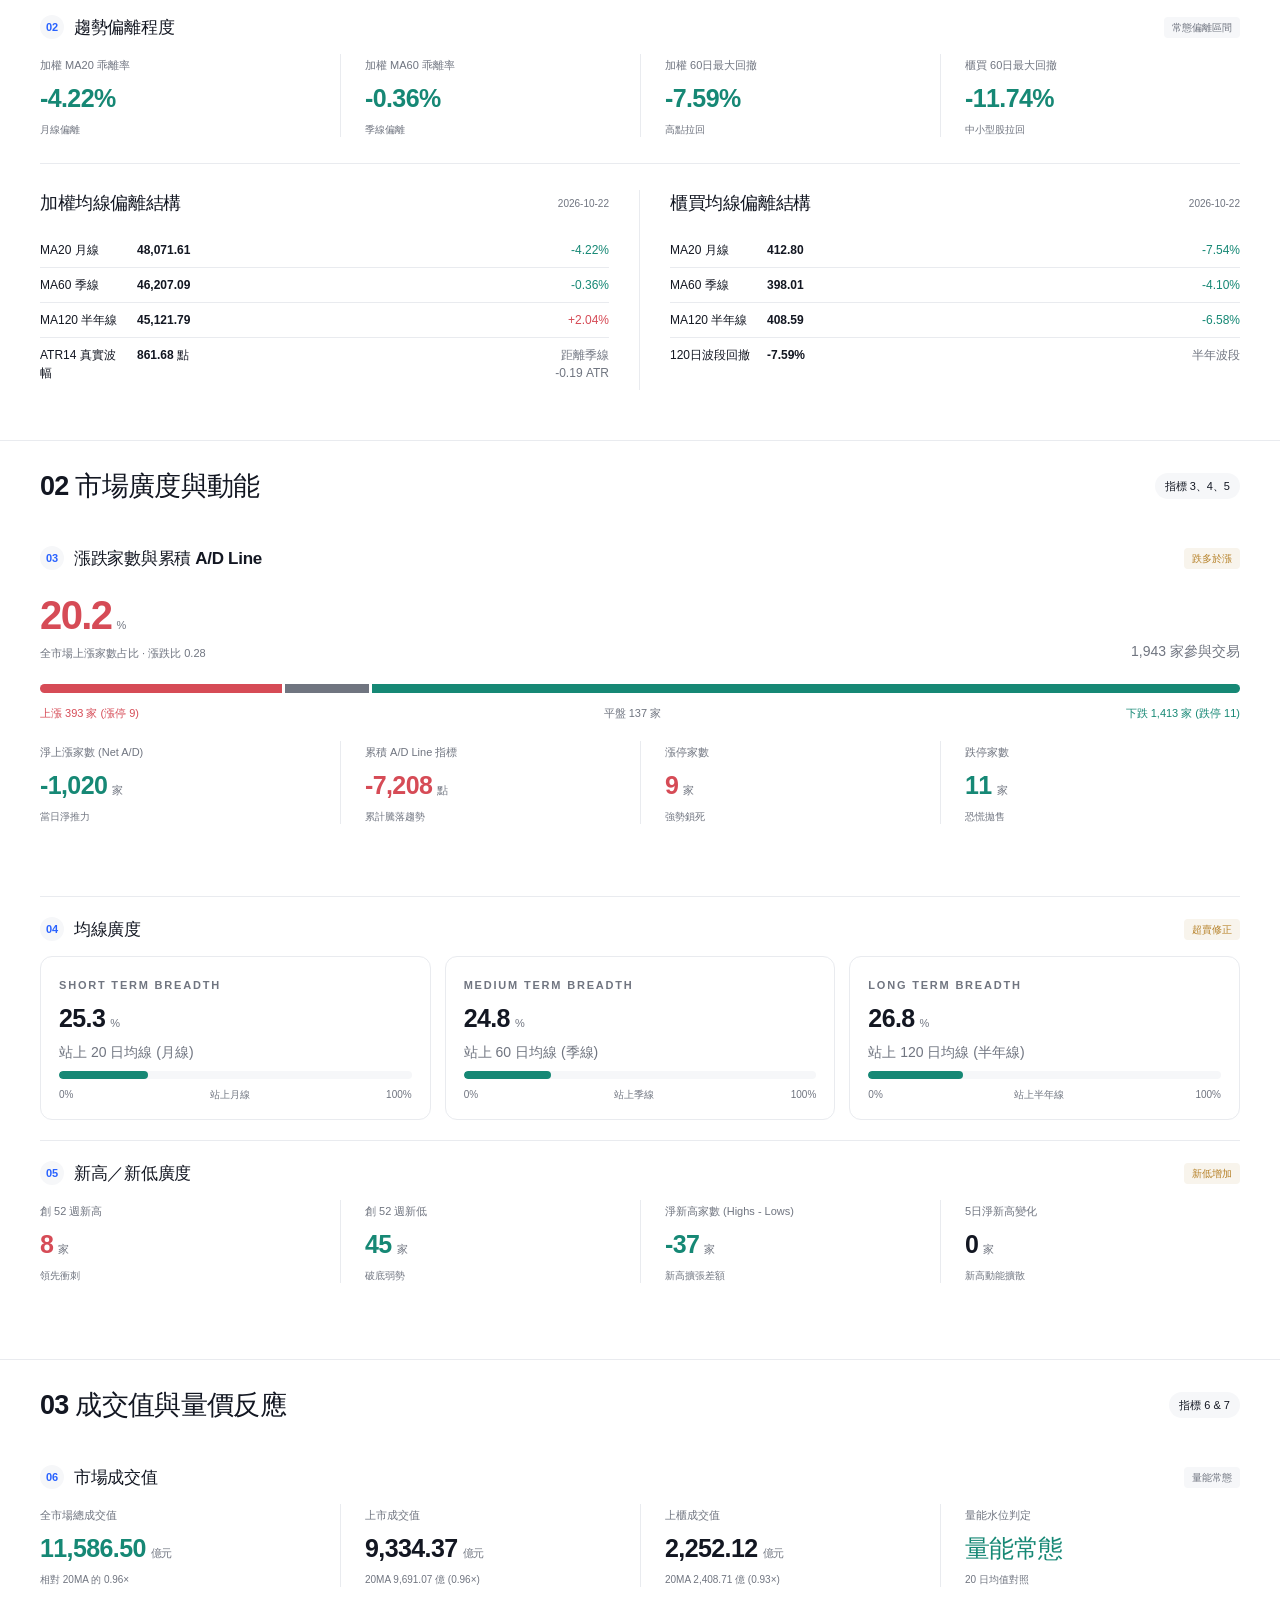
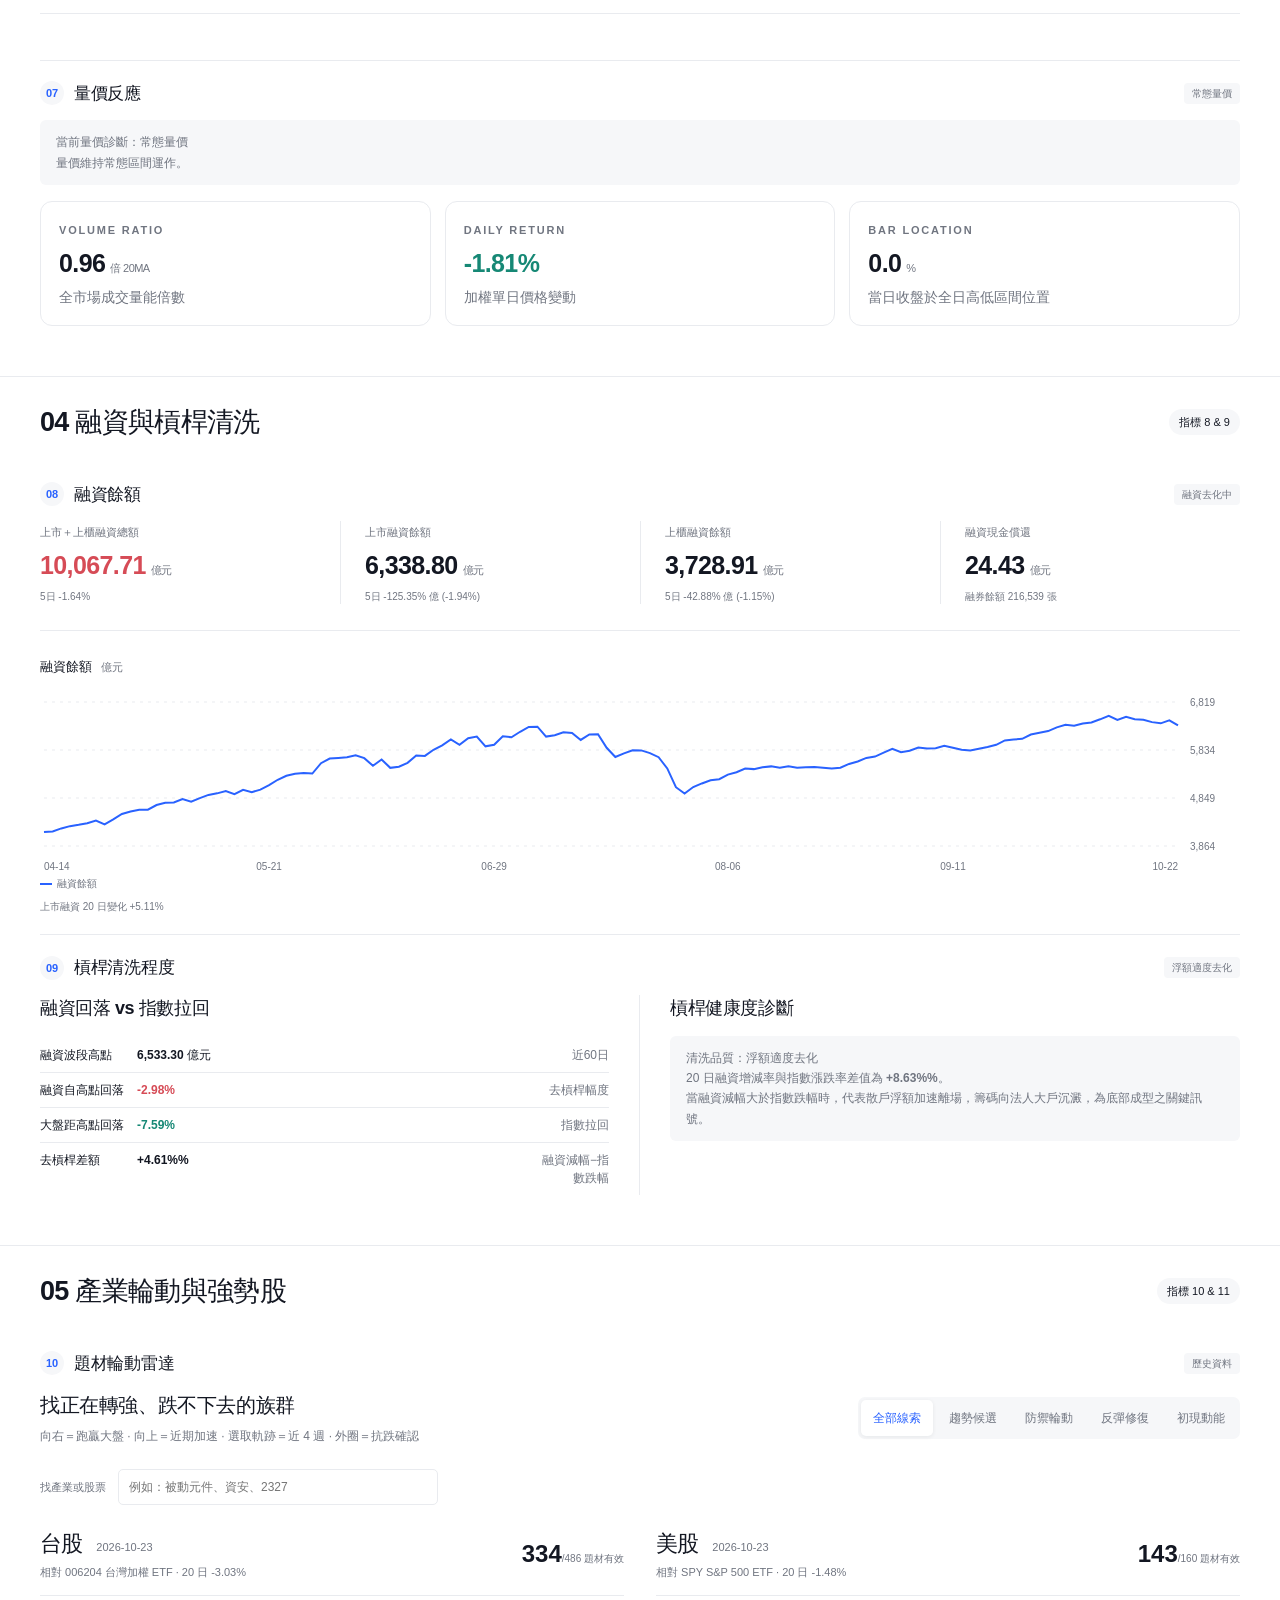
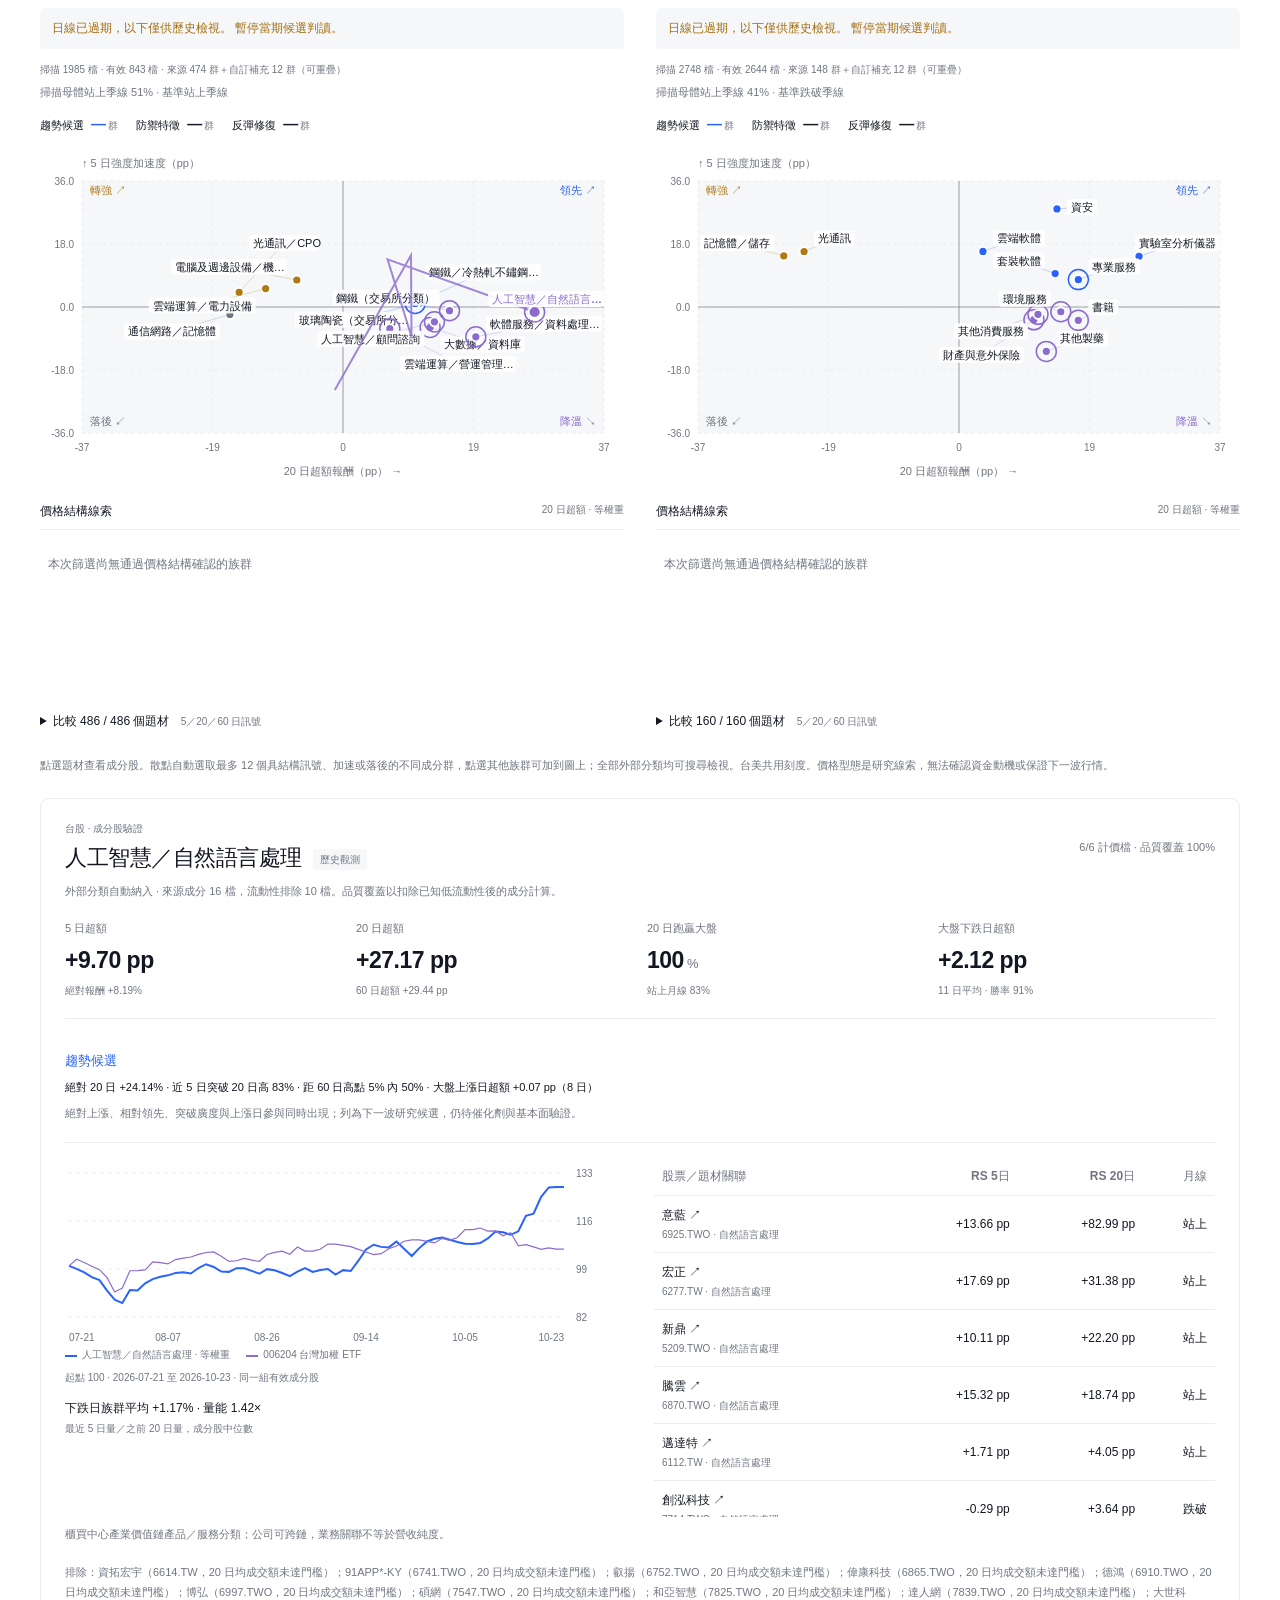
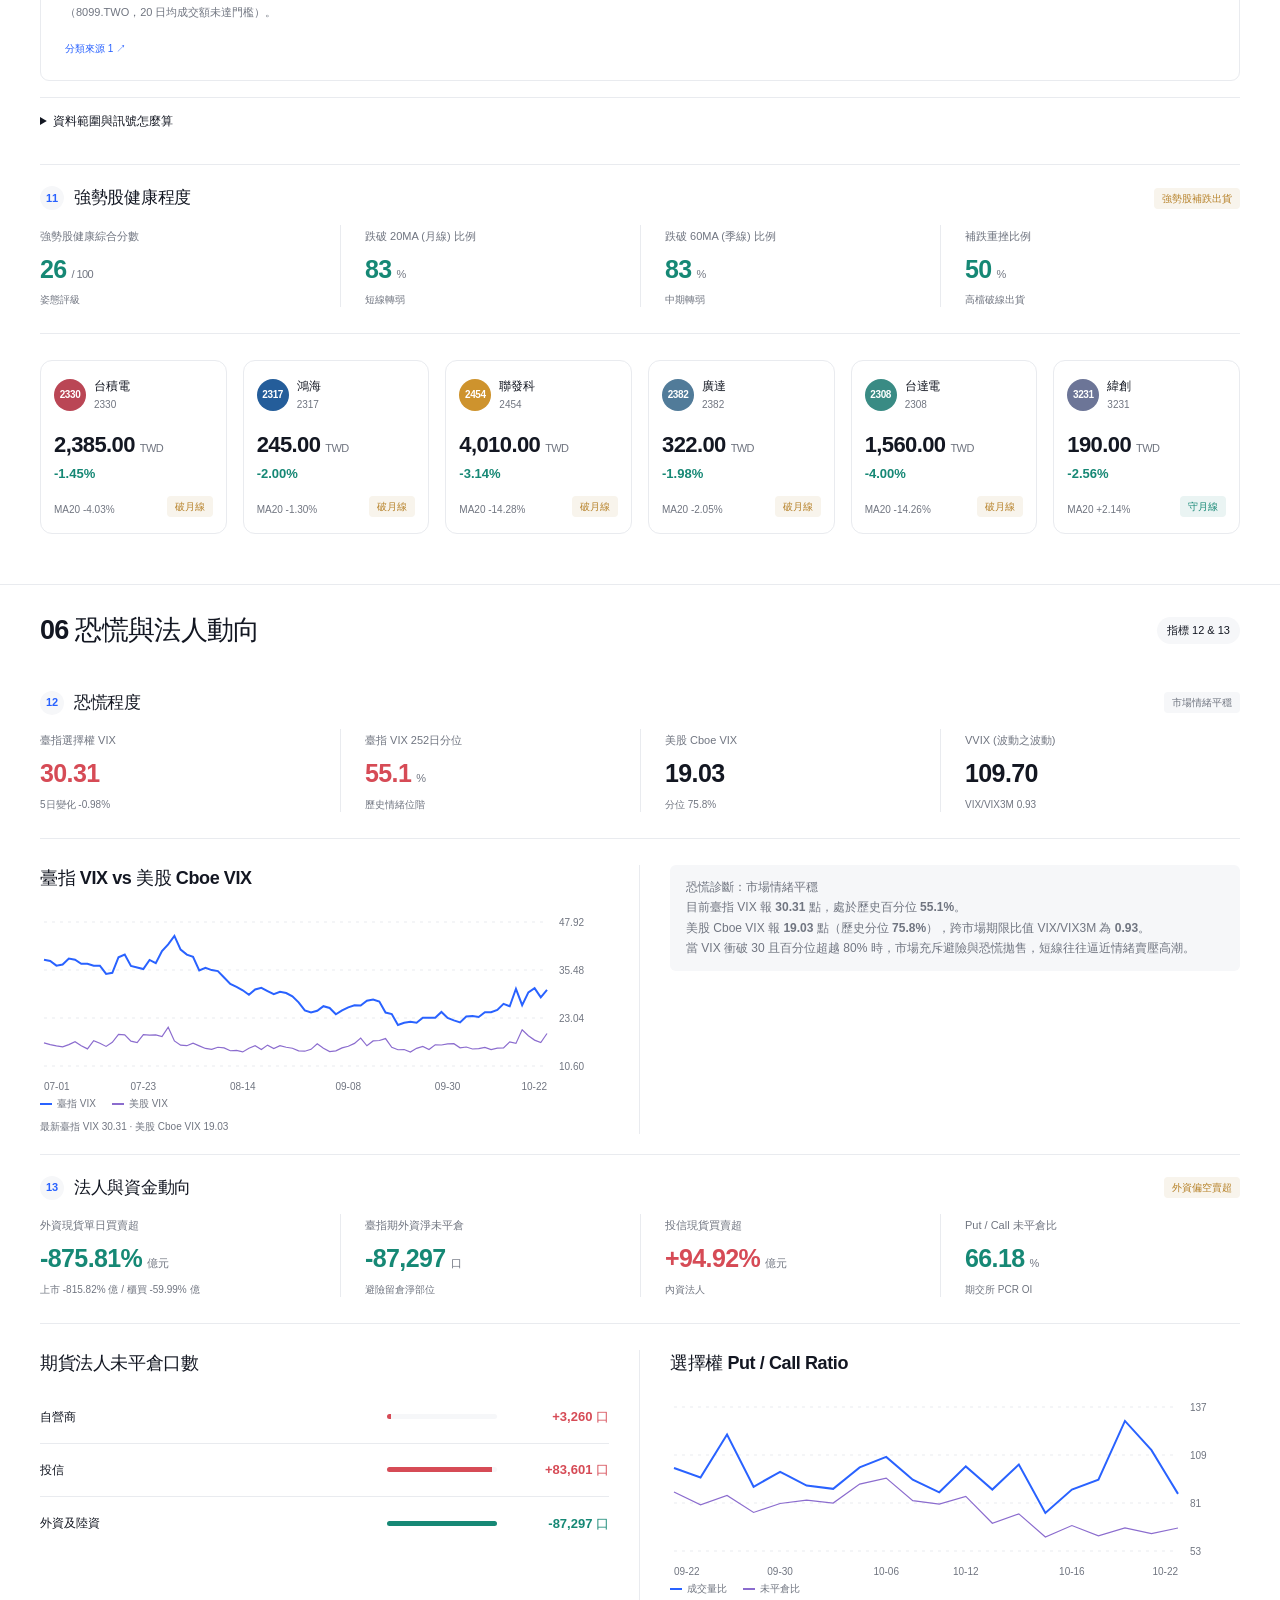
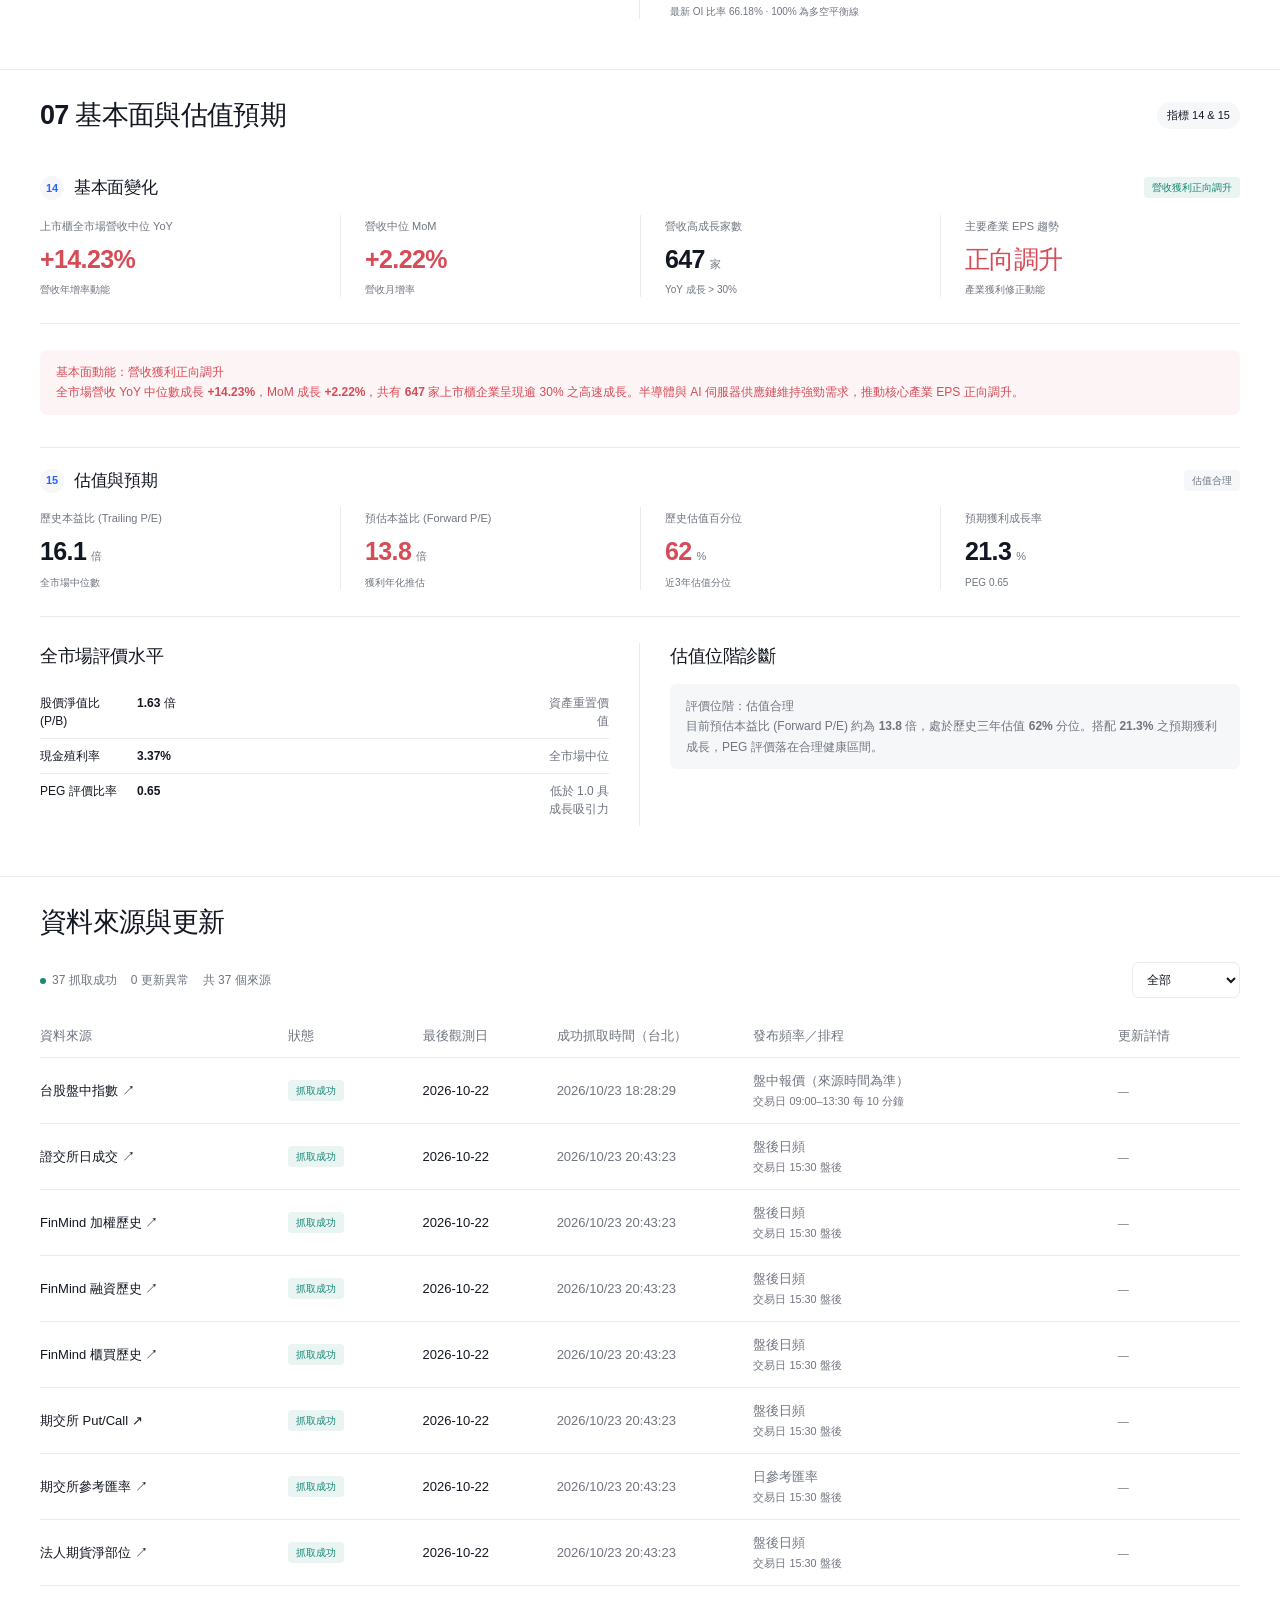
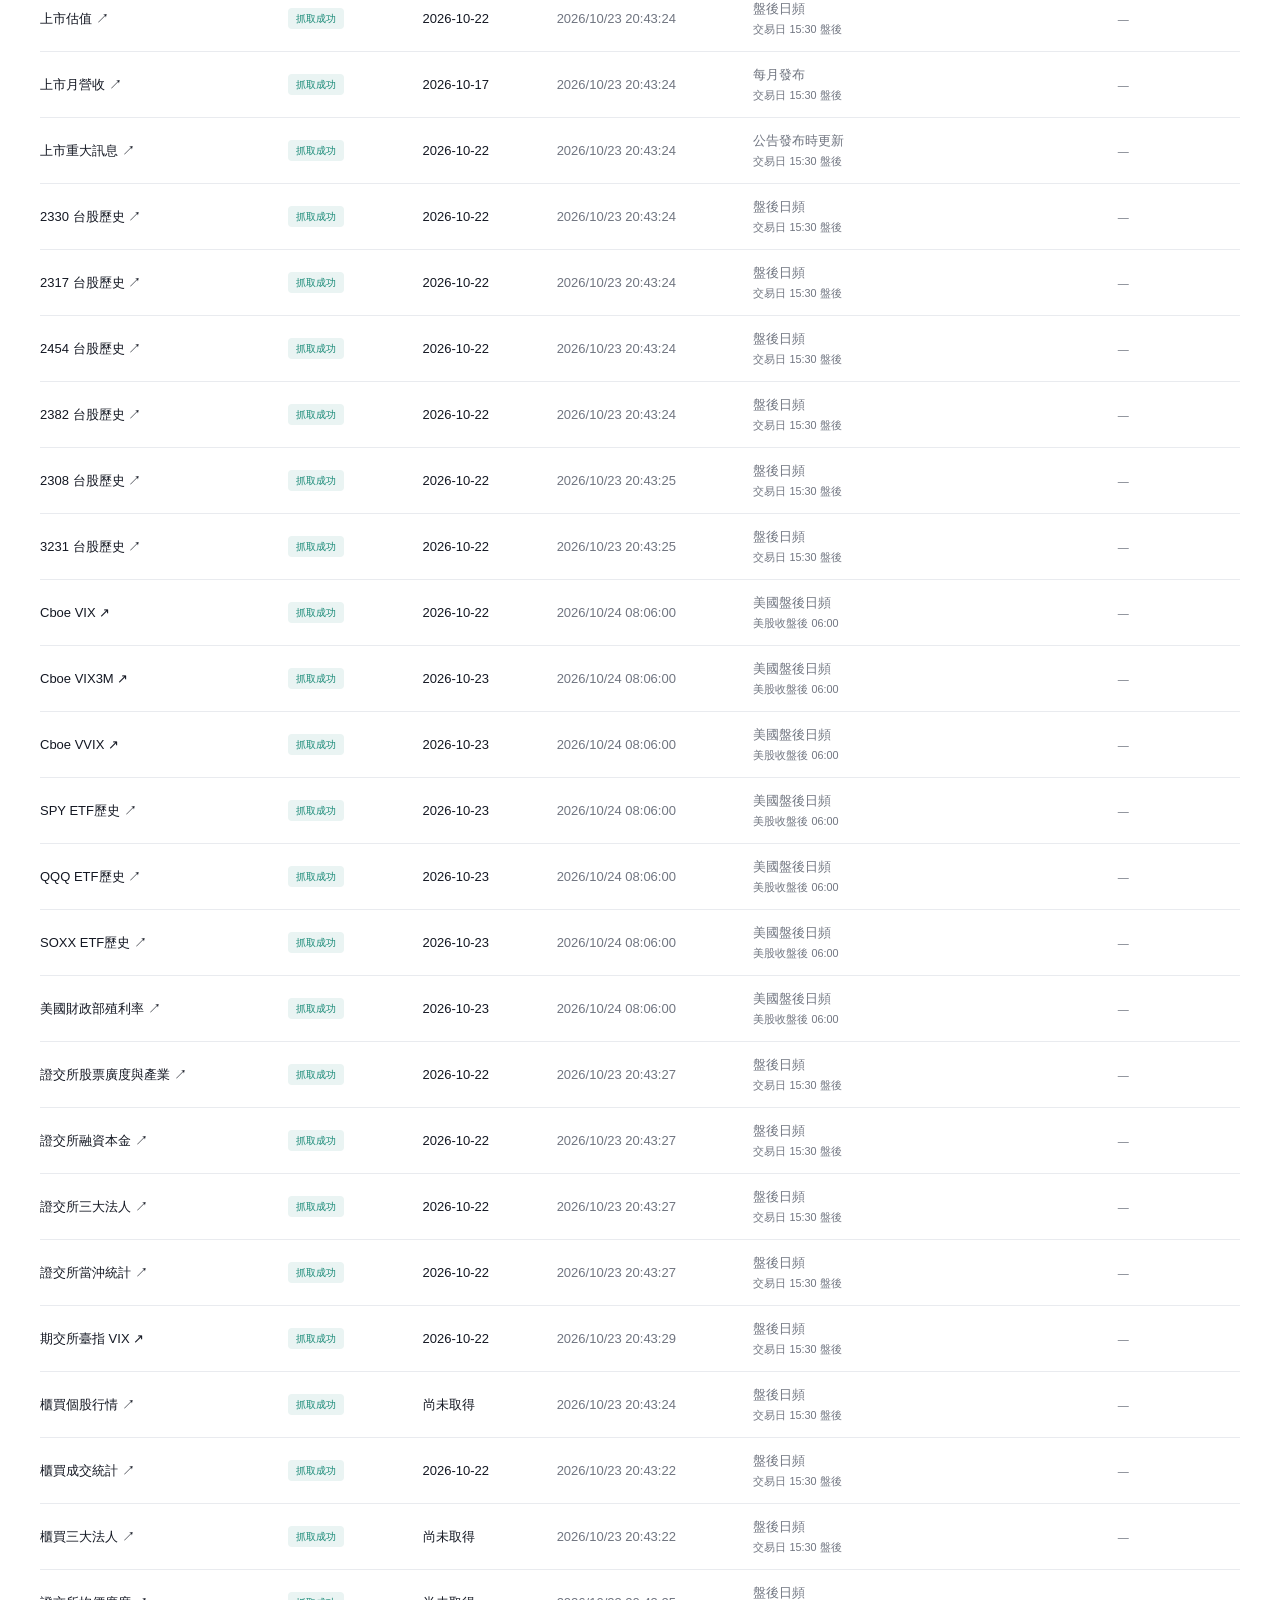
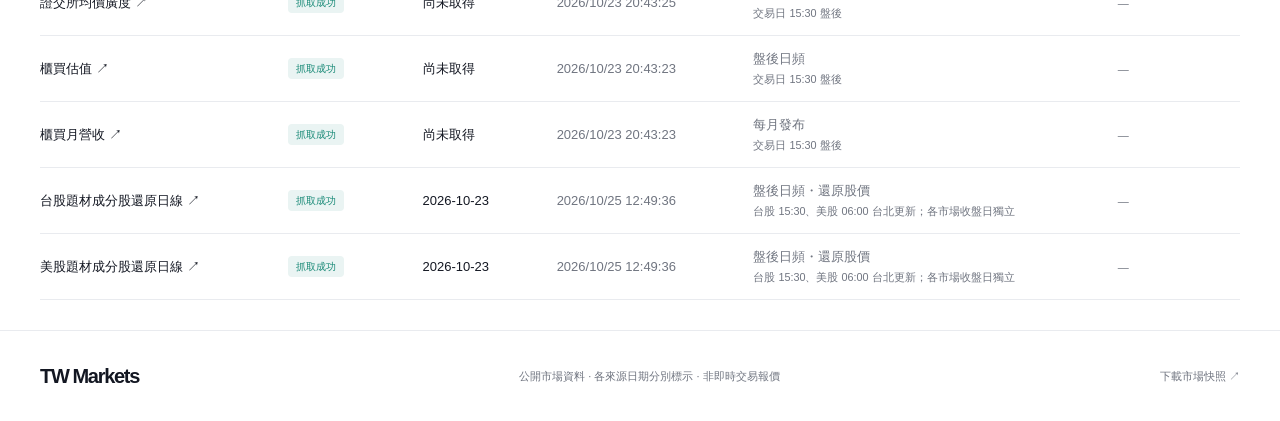
